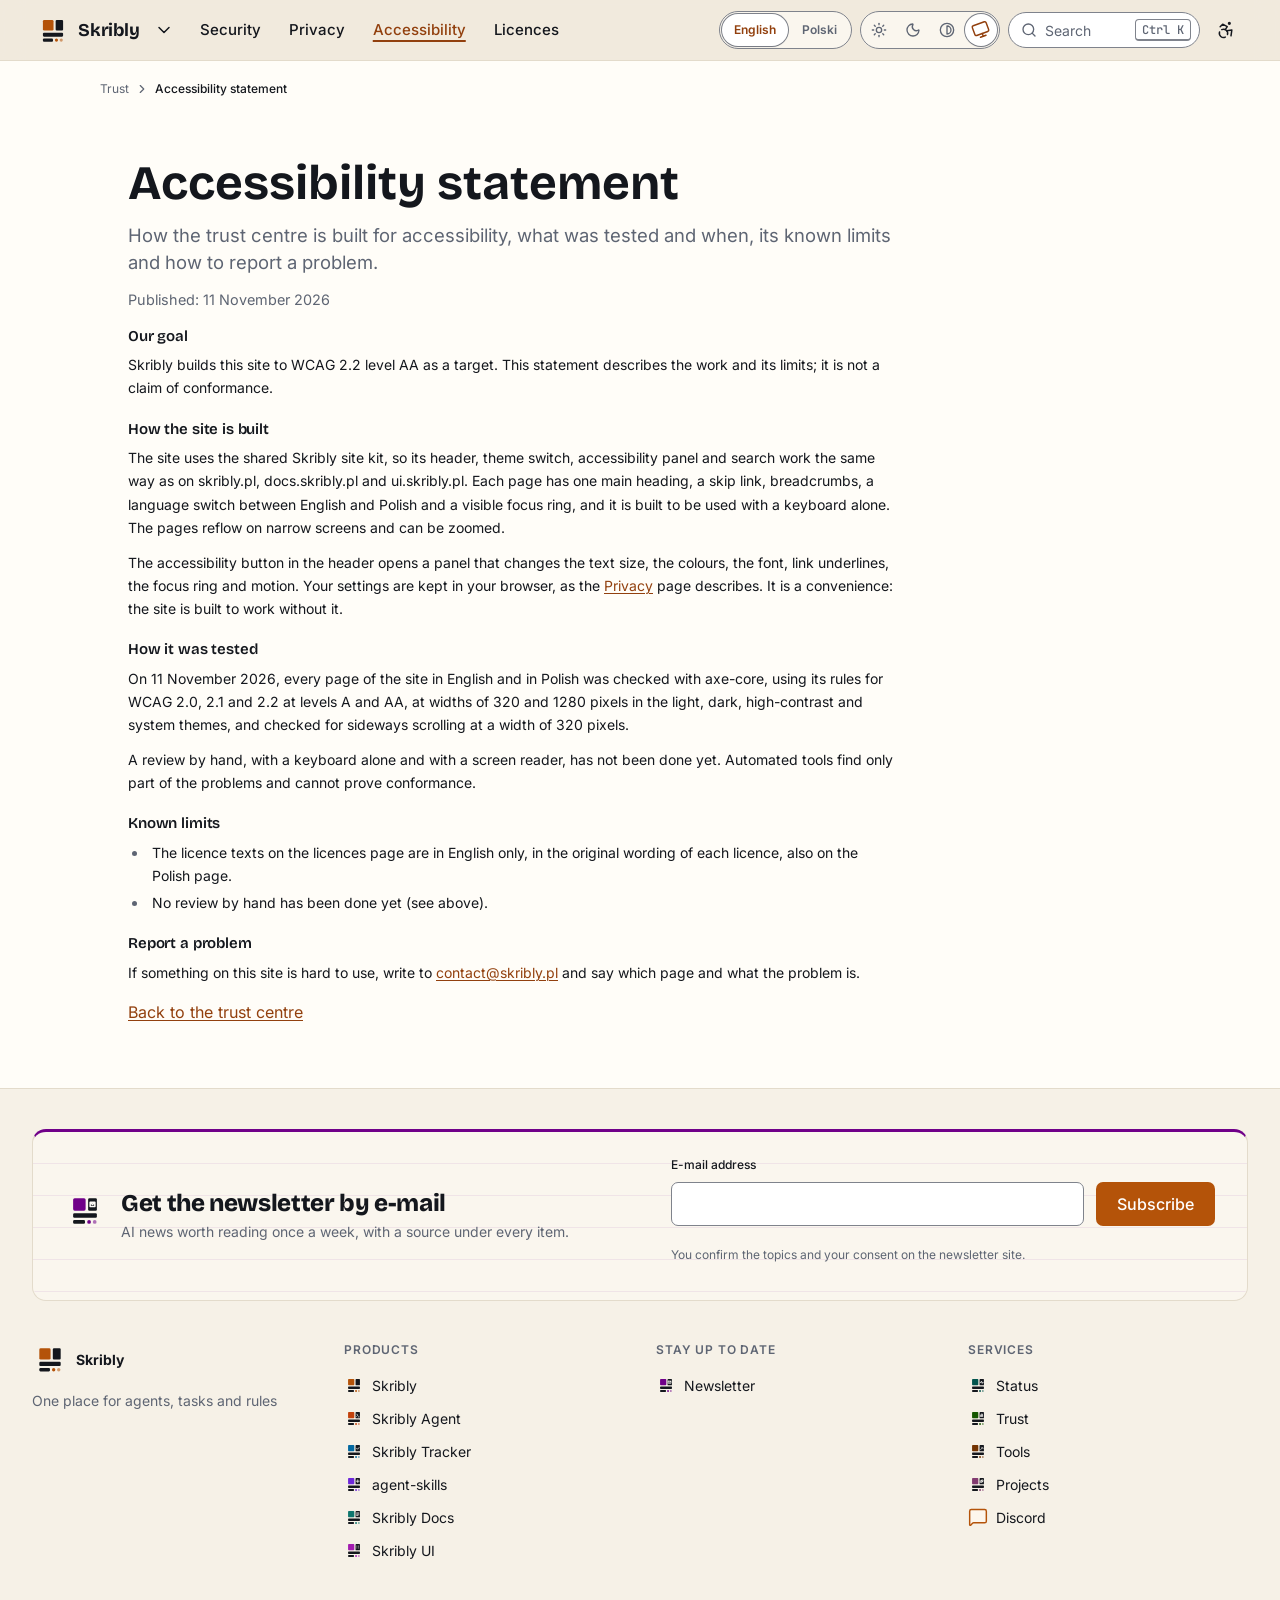
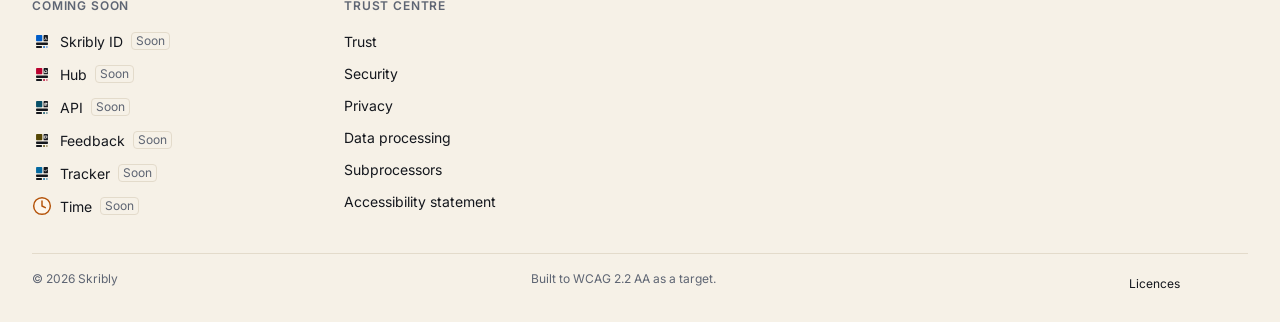
==== accessibility/index.html @ 5bcbd811 "publish: page widths and kit sync" ====
<!DOCTYPE html><html lang="en" dir="ltr"><head><meta charset="utf-8"><meta name="viewport" content="width=device-width, initial-scale=1"><title>Accessibility statement | Skribly</title><meta name="description" content="How the trust centre is built for accessibility, what was tested and when, its known limits and how to report a problem."><link rel="canonical" href="https://trust.skribly.pl/accessibility/"><link rel="alternate" hreflang="en" href="https://trust.skribly.pl/accessibility/"><link rel="alternate" hreflang="pl" href="https://trust.skribly.pl/pl/dostepnosc/"><link rel="alternate" hreflang="x-default" href="https://trust.skribly.pl/accessibility/"><script src="/_astro/prepaint.iife.DfruCCWJ.js"></script><meta name="color-scheme" content="light dark"><meta name="theme-color" media="(prefers-color-scheme: light)" content="#fffdf8"><meta name="theme-color" media="(prefers-color-scheme: dark)" content="#111318"><meta name="referrer" content="strict-origin-when-cross-origin"><link rel="preload" href="/_astro/inter-latin-wght-normal.Dx4kXJAl.woff2" as="font" type="font/woff2" crossorigin><link rel="preload" href="/_astro/bricolage-grotesque-latin-wght-normal.DLoelf7F.woff2" as="font" type="font/woff2" crossorigin><link rel="icon" href="/_astro/skribly.Zs_Yda3L.svg" type="image/svg+xml"><meta property="og:type" content="website"><meta property="og:site_name" content="Skribly"><meta property="og:locale" content="en_GB"><meta property="og:url" content="https://trust.skribly.pl/accessibility/"><meta property="og:title" content="Accessibility statement | Skribly"><meta property="og:description" content="How the trust centre is built for accessibility, what was tested and when, its known limits and how to report a problem."><meta name="twitter:card" content="summary"><meta name="twitter:title" content="Accessibility statement | Skribly"><meta name="twitter:description" content="How the trust centre is built for accessibility, what was tested and when, its known limits and how to report a problem."><script type="application/ld+json">{"@context":"https://schema.org","@graph":[{"@type":"Organization","@id":"https://skribly.pl/#organization","name":"Skribly","url":"https://skribly.pl/","logo":"https://skribly.pl/img/icons/icon-512.png","sameAs":["https://docs.skribly.pl/","https://ui.skribly.pl/"]},{"@type":"WebSite","@id":"https://trust.skribly.pl/#website","name":"Skribly","url":"https://trust.skribly.pl/","inLanguage":"en","description":"How the trust centre is built for accessibility, what was tested and when, its known limits and how to report a problem.","publisher":{"@id":"https://skribly.pl/#organization"}},{"@type":"WebPage","@id":"https://trust.skribly.pl/accessibility/#page","url":"https://trust.skribly.pl/accessibility/","name":"Accessibility statement | Skribly","description":"How the trust centre is built for accessibility, what was tested and when, its known limits and how to report a problem.","inLanguage":"en","isPartOf":{"@id":"https://trust.skribly.pl/#website"},"publisher":{"@id":"https://skribly.pl/#organization"}},{"@type":"BreadcrumbList","itemListElement":[{"@type":"ListItem","position":1,"name":"Trust","item":"https://trust.skribly.pl/"},{"@type":"ListItem","position":2,"name":"Accessibility statement","item":"https://trust.skribly.pl/accessibility/"}]}]}</script><meta http-equiv="Content-Security-Policy" content="default-src 'none'; connect-src 'self'; script-src 'self' 'wasm-unsafe-eval'; style-src 'self'; img-src 'self' data:; font-src 'self'; manifest-src 'self'; media-src 'self'; base-uri 'none'; form-action https://newsletter.skribly.pl; upgrade-insecure-requests"><link rel="stylesheet" href="/_astro/Page.hckXxE3s.css"></head><body class="sk-page"><a class="sk-skip-link" href="#content">Skip to content</a><header class="sk-site-header sk-product--skribly" data-sk-header><div class="sk-container sk-container--wide sk-site-header__bar"><div class="sk-site-header__brand"><a class="sk-site-header__home" href="/" aria-label="Skribly, home page"><svg class="sk-logo sk-logo--skribly" viewBox="0 0 64 64" width="2.125rem" height="2.125rem" focusable="false" aria-hidden="true"><rect x="13" y="13" width="20" height="20" rx="2.5" fill="var(--sk-accent)"/><rect x="37" y="13" width="14" height="20" rx="2" fill="currentColor"/><rect x="13" y="37" width="38" height="7.5" rx="2" fill="currentColor"/><rect x="13" y="48" width="19" height="6" rx="2" fill="currentColor"/><circle cx="38.5" cy="51" r="3" fill="var(--sk-accent)"/><circle cx="47.5" cy="51" r="3" fill="var(--sk-accent)" opacity="0.55"/></svg><span class="sk-site-header__name">Skribly</span></a><details class="sk-dropdown sk-ecosystem"><summary class="sk-icon-button sk-ecosystem__toggle" aria-label="Switch product" title="Switch product"><svg class="sk-icon sk-dropdown__chevron" viewBox="0 0 24 24" focusable="false" data-icon="chevron.down" aria-hidden="true"><path d="m6 9 6 6 6-6"></path></svg></summary><div class="sk-dropdown__panel"><p class="sk-ecosystem__title" id="sk-ecosystem-skribly">Skribly products</p><ul class="sk-ecosystem__list" aria-labelledby="sk-ecosystem-skribly"><li><a class="sk-ecosystem__item sk-product--skribly" href="https://skribly.pl/" aria-current="true"><svg class="sk-logo sk-logo--skribly" viewBox="0 0 64 64" width="2.25rem" height="2.25rem" focusable="false" aria-hidden="true"><rect x="13" y="13" width="20" height="20" rx="2.5" fill="var(--sk-accent)"/><rect x="37" y="13" width="14" height="20" rx="2" fill="currentColor"/><rect x="13" y="37" width="38" height="7.5" rx="2" fill="currentColor"/><rect x="13" y="48" width="19" height="6" rx="2" fill="currentColor"/><circle cx="38.5" cy="51" r="3" fill="var(--sk-accent)"/><circle cx="47.5" cy="51" r="3" fill="var(--sk-accent)" opacity="0.55"/></svg><span><strong>Skribly</strong><span>One place for agents, tasks and rules</span></span><span class="sk-ecosystem__here">You are here</span></a></li><li><a class="sk-ecosystem__item sk-product--agent" href="https://agent.skribly.pl/"><svg class="sk-logo sk-logo--agent" viewBox="0 0 64 64" width="2.25rem" height="2.25rem" focusable="false" aria-hidden="true"><rect x="13" y="13" width="20" height="20" rx="2.5" fill="var(--sk-tool-agent)"/><rect x="37" y="13" width="14" height="20" rx="2" fill="currentColor"/><path d="M40.6 19.4l3.6 3.6-3.6 3.6M45.6 28.4h2.6" fill="none" stroke="var(--sk-bg)" stroke-width="2.4" stroke-linecap="round" stroke-linejoin="round"/><rect x="13" y="37" width="38" height="7.5" rx="2" fill="currentColor"/><rect x="13" y="48" width="19" height="6" rx="2" fill="currentColor"/><circle cx="38.5" cy="51" r="3" fill="var(--sk-tool-agent)"/><circle cx="47.5" cy="51" r="3" fill="var(--sk-tool-agent)" opacity="0.55"/></svg><span><strong>Skribly Agent</strong><span>Where agents work</span></span></a></li><li><a class="sk-ecosystem__item sk-product--tracker" href="https://skribly.pl/apps/skribly-tracker/"><svg class="sk-logo sk-logo--tracker" viewBox="0 0 64 64" width="2.25rem" height="2.25rem" focusable="false" aria-hidden="true"><rect x="13" y="13" width="20" height="20" rx="2.5" fill="var(--sk-tool-tracker)"/><rect x="37" y="13" width="14" height="20" rx="2" fill="currentColor"/><path d="M40.4 23.6l2.8 2.8 4.8-5.4" fill="none" stroke="var(--sk-bg)" stroke-width="2.4" stroke-linecap="round" stroke-linejoin="round"/><rect x="13" y="37" width="38" height="7.5" rx="2" fill="currentColor"/><rect x="13" y="48" width="19" height="6" rx="2" fill="currentColor"/><circle cx="38.5" cy="51" r="3" fill="var(--sk-tool-tracker)"/><circle cx="47.5" cy="51" r="3" fill="var(--sk-tool-tracker)" opacity="0.55"/></svg><span><strong>Skribly Tracker</strong><span>Where tasks begin</span></span></a></li><li><a class="sk-ecosystem__item sk-product--skills" href="https://skribly.pl/apps/agent-skills/"><svg class="sk-logo sk-logo--skills" viewBox="0 0 64 64" width="2.25rem" height="2.25rem" focusable="false" aria-hidden="true"><rect x="13" y="13" width="20" height="20" rx="2.5" fill="var(--sk-tool-skills)"/><rect x="37" y="13" width="14" height="20" rx="2" fill="currentColor"/><path d="M44 18.6v8.8M39.6 23h8.8" fill="none" stroke="var(--sk-bg)" stroke-width="2.4" stroke-linecap="round" stroke-linejoin="round"/><rect x="13" y="37" width="38" height="7.5" rx="2" fill="currentColor"/><rect x="13" y="48" width="19" height="6" rx="2" fill="currentColor"/><circle cx="38.5" cy="51" r="3" fill="var(--sk-tool-skills)"/><circle cx="47.5" cy="51" r="3" fill="var(--sk-tool-skills)" opacity="0.55"/></svg><span><strong>agent-skills</strong><span>Where the rules live</span></span></a></li><li><a class="sk-ecosystem__item sk-product--docs" href="https://docs.skribly.pl/"><svg class="sk-logo sk-logo--docs" viewBox="0 0 64 64" width="2.25rem" height="2.25rem" focusable="false" aria-hidden="true"><rect x="13" y="13" width="20" height="20" rx="2.5" fill="var(--sk-tool-docs)"/><rect x="37" y="13" width="14" height="20" rx="2" fill="currentColor"/><path d="M40.4 19h7.2M40.4 23h7.2M40.4 27h4.4" fill="none" stroke="var(--sk-bg)" stroke-width="2.4" stroke-linecap="round" stroke-linejoin="round"/><rect x="13" y="37" width="38" height="7.5" rx="2" fill="currentColor"/><rect x="13" y="48" width="19" height="6" rx="2" fill="currentColor"/><circle cx="38.5" cy="51" r="3" fill="var(--sk-tool-docs)"/><circle cx="47.5" cy="51" r="3" fill="var(--sk-tool-docs)" opacity="0.55"/></svg><span><strong>Skribly Docs</strong><span>Guides and reference</span></span></a></li><li><a class="sk-ecosystem__item sk-product--ui" href="https://ui.skribly.pl/"><svg class="sk-logo sk-logo--ui" viewBox="0 0 64 64" width="2.25rem" height="2.25rem" focusable="false" aria-hidden="true"><rect x="13" y="13" width="20" height="20" rx="2.5" fill="var(--sk-tool-ui)"/><rect x="37" y="13" width="14" height="20" rx="2" fill="currentColor"/><path d="M41.2 19.6h.01M46.8 19.6h.01M41.2 25.4h.01M46.8 25.4h.01" fill="none" stroke="var(--sk-bg)" stroke-width="2.4" stroke-linecap="round" stroke-linejoin="round"/><rect x="13" y="37" width="38" height="7.5" rx="2" fill="currentColor"/><rect x="13" y="48" width="19" height="6" rx="2" fill="currentColor"/><circle cx="38.5" cy="51" r="3" fill="var(--sk-tool-ui)"/><circle cx="47.5" cy="51" r="3" fill="var(--sk-tool-ui)" opacity="0.55"/></svg><span><strong>Skribly UI</strong><span>Tokens and components</span></span></a></li></ul><p class="sk-ecosystem__title" id="sk-ecosystem-skribly-channels">Stay up to date</p><ul class="sk-ecosystem__list" aria-labelledby="sk-ecosystem-skribly-channels"><li><a class="sk-ecosystem__item sk-product--newsletter" href="https://newsletter.skribly.pl/"><svg class="sk-logo sk-logo--newsletter" viewBox="0 0 64 64" width="2.25rem" height="2.25rem" focusable="false" aria-hidden="true"><rect x="13" y="13" width="20" height="20" rx="2.5" fill="var(--sk-tool-newsletter)"/><rect x="37" y="13" width="14" height="20" rx="2" fill="currentColor"/><path d="M40.2 19.6h7.6v6.8h-7.6zM40.6 20.2l3.4 2.8 3.4-2.8" fill="none" stroke="var(--sk-bg)" stroke-width="2.4" stroke-linecap="round" stroke-linejoin="round"/><rect x="13" y="37" width="38" height="7.5" rx="2" fill="currentColor"/><rect x="13" y="48" width="19" height="6" rx="2" fill="currentColor"/><circle cx="38.5" cy="51" r="3" fill="var(--sk-tool-newsletter)"/><circle cx="47.5" cy="51" r="3" fill="var(--sk-tool-newsletter)" opacity="0.55"/></svg><span><strong>Skribly Newsletter</strong><span>AI news every week, each with its source</span></span></a></li></ul><p class="sk-ecosystem__title" id="sk-ecosystem-skribly-services">Services</p><ul class="sk-ecosystem__list" aria-labelledby="sk-ecosystem-skribly-services"><li><a class="sk-ecosystem__item sk-product--status" href="https://status.skribly.pl/"><svg class="sk-logo sk-logo--status" viewBox="0 0 64 64" width="2.25rem" height="2.25rem" focusable="false" aria-hidden="true"><rect x="13" y="13" width="20" height="20" rx="2.5" fill="var(--sk-tool-status)"/><rect x="37" y="13" width="14" height="20" rx="2" fill="currentColor"/><path d="M39.6 23.6h2.2l1.4-3.6 2.4 6.8 1.4-3.2h1.4" fill="none" stroke="var(--sk-bg)" stroke-width="2.4" stroke-linecap="round" stroke-linejoin="round"/><rect x="13" y="37" width="38" height="7.5" rx="2" fill="currentColor"/><rect x="13" y="48" width="19" height="6" rx="2" fill="currentColor"/><circle cx="38.5" cy="51" r="3" fill="var(--sk-tool-status)"/><circle cx="47.5" cy="51" r="3" fill="var(--sk-tool-status)" opacity="0.55"/></svg><span><strong>Skribly Status</strong><span>Is every service up</span></span></a></li><li><a class="sk-ecosystem__item sk-product--trust" href="https://trust.skribly.pl/"><svg class="sk-logo sk-logo--trust" viewBox="0 0 64 64" width="2.25rem" height="2.25rem" focusable="false" aria-hidden="true"><rect x="13" y="13" width="20" height="20" rx="2.5" fill="var(--sk-tool-trust)"/><rect x="37" y="13" width="14" height="20" rx="2" fill="currentColor"/><path d="M41.8 22.6v-3h4.4v3M40.8 24.2h6.4v2.8h-6.4z" fill="none" stroke="var(--sk-bg)" stroke-width="2.4" stroke-linecap="round" stroke-linejoin="round"/><rect x="13" y="37" width="38" height="7.5" rx="2" fill="currentColor"/><rect x="13" y="48" width="19" height="6" rx="2" fill="currentColor"/><circle cx="38.5" cy="51" r="3" fill="var(--sk-tool-trust)"/><circle cx="47.5" cy="51" r="3" fill="var(--sk-tool-trust)" opacity="0.55"/></svg><span><strong>Skribly Trust</strong><span>Security, privacy and accessibility</span></span></a></li><li><a class="sk-ecosystem__item sk-product--tools" href="https://tools.skribly.pl/"><svg class="sk-logo sk-logo--tools" viewBox="0 0 64 64" width="2.25rem" height="2.25rem" focusable="false" aria-hidden="true"><rect x="13" y="13" width="20" height="20" rx="2.5" fill="var(--sk-tool-tools)"/><rect x="37" y="13" width="14" height="20" rx="2" fill="currentColor"/><path d="M40.8 27.2L46 22M43.8 19.8l4.4 4.4" fill="none" stroke="var(--sk-bg)" stroke-width="2.4" stroke-linecap="round" stroke-linejoin="round"/><rect x="13" y="37" width="38" height="7.5" rx="2" fill="currentColor"/><rect x="13" y="48" width="19" height="6" rx="2" fill="currentColor"/><circle cx="38.5" cy="51" r="3" fill="var(--sk-tool-tools)"/><circle cx="47.5" cy="51" r="3" fill="var(--sk-tool-tools)" opacity="0.55"/></svg><span><strong>Skribly Tools</strong><span>Small tools in the browser</span></span></a></li><li><a class="sk-ecosystem__item sk-product--projects" href="https://projects.skribly.pl/"><svg class="sk-logo sk-logo--projects" viewBox="0 0 64 64" width="2.25rem" height="2.25rem" focusable="false" aria-hidden="true"><rect x="13" y="13" width="20" height="20" rx="2.5" fill="var(--sk-tool-projects)"/><rect x="37" y="13" width="14" height="20" rx="2" fill="currentColor"/><path d="M40.4 21.8h4.8v4.8h-4.8zM43 21.8v-2.6h4.8v4.8h-2.6" fill="none" stroke="var(--sk-bg)" stroke-width="2.4" stroke-linecap="round" stroke-linejoin="round"/><rect x="13" y="37" width="38" height="7.5" rx="2" fill="currentColor"/><rect x="13" y="48" width="19" height="6" rx="2" fill="currentColor"/><circle cx="38.5" cy="51" r="3" fill="var(--sk-tool-projects)"/><circle cx="47.5" cy="51" r="3" fill="var(--sk-tool-projects)" opacity="0.55"/></svg><span><strong>Skribly Projects</strong><span>Every part and how far it is</span></span></a></li><li><a class="sk-ecosystem__item sk-product--discord" href="https://dc.skribly.pl/"><svg class="sk-icon sk-icon--duo sk-ecosystem__icon" viewBox="0 0 24 24" focusable="false" data-icon="content.comment" aria-hidden="true"><g class="sk-icon__fill"><path d="M22 17a2 2 0 0 1-2 2H6.828a2 2 0 0 0-1.414.586l-2.202 2.202A.71.71 0 0 1 2 21.286V5a2 2 0 0 1 2-2h16a2 2 0 0 1 2 2z"></path></g><path d="M22 17a2 2 0 0 1-2 2H6.828a2 2 0 0 0-1.414.586l-2.202 2.202A.71.71 0 0 1 2 21.286V5a2 2 0 0 1 2-2h16a2 2 0 0 1 2 2z"></path></svg><span><strong>Discord</strong><span>Talk with the people who build Skribly</span></span></a></li></ul></div></details></div><div class="sk-site-header__quick"><button class="sk-search-button sk-site-header__wide" type="button" data-sk-search-open data-sk-needs-js aria-haspopup="dialog" aria-controls="sk-search" aria-keyshortcuts="Control+K /"><svg class="sk-icon" viewBox="0 0 24 24" focusable="false" data-icon="action.search" aria-hidden="true"><g class="sk-icon__fill"><circle cx="11" cy="11" r="8"></circle></g><path d="m21 21-4.34-4.34"></path><circle cx="11" cy="11" r="8"></circle></svg><span>Search</span><kbd class="sk-kbd" aria-hidden="true">Ctrl K</kbd></button><button class="sk-icon-button sk-site-header__narrow" type="button" data-sk-search-open data-sk-needs-js aria-label="Search" aria-haspopup="dialog" aria-controls="sk-search" aria-keyshortcuts="Control+K /"><svg class="sk-icon" viewBox="0 0 24 24" focusable="false" data-icon="action.search" aria-hidden="true"><g class="sk-icon__fill"><circle cx="11" cy="11" r="8"></circle></g><path d="m21 21-4.34-4.34"></path><circle cx="11" cy="11" r="8"></circle></svg></button><button class="sk-icon-button" type="button" data-sk-a11y-open data-sk-needs-js aria-controls="sk-a11y-panel" aria-expanded="false" aria-label="Accessibility" title="Open accessibility settings"><svg class="sk-icon" viewBox="0 0 24 24" focusable="false" data-icon="nav.accessibility" aria-hidden="true"><g class="sk-icon__fill"><circle cx="16" cy="4" r="1"></circle></g><circle cx="16" cy="4" r="1"></circle><path d="m18 19 1-7-6 1"></path><path d="m5 8 3-3 5.5 3-2.36 3.5"></path><path d="M4.24 14.5a5 5 0 0 0 6.88 6"></path><path d="M13.76 17.5a5 5 0 0 0-6.88-6"></path></svg></button><button class="sk-icon-button sk-site-header__menu-toggle" type="button" data-sk-menu-toggle data-sk-needs-js aria-expanded="false" aria-controls="sk-site-drawer-skribly" aria-label="Menu" data-open="Menu" data-close="Close menu"><span class="sk-burger" aria-hidden="true"><span></span><span></span><span></span></span></button></div><div class="sk-site-header__drawer" id="sk-site-drawer-skribly"><nav class="sk-site-nav" aria-label="Main navigation"><ul class="sk-site-nav__list"><li><a class="sk-site-nav__link" href="/security/">Security</a></li><li><a class="sk-site-nav__link" href="/privacy/">Privacy</a></li><li><a class="sk-site-nav__link" href="/accessibility/" aria-current="page">Accessibility</a></li><li><a class="sk-site-nav__link" href="/licenses/">Licences</a></li></ul></nav><div class="sk-site-header__tools"><nav class="sk-language-switch" aria-label="Language"><ul><li><span lang="en" aria-current="true">English</span></li><li><a href="/pl/dostepnosc/" lang="pl" hreflang="pl">Polski</a></li></ul></nav><fieldset class="sk-theme-switch" data-sk-theme-switch><legend class="sk-visually-hidden">Theme</legend><label title="Light"><input type="radio" name="sk-theme-gf67l8" value="light"><svg class="sk-icon" viewBox="0 0 24 24" focusable="false" data-icon="theme.light" aria-hidden="true"><g class="sk-icon__fill"><circle cx="12" cy="12" r="4"></circle></g><circle cx="12" cy="12" r="4"></circle><path d="M12 2v2"></path><path d="M12 20v2"></path><path d="m4.93 4.93 1.41 1.41"></path><path d="m17.66 17.66 1.41 1.41"></path><path d="M2 12h2"></path><path d="M20 12h2"></path><path d="m6.34 17.66-1.41 1.41"></path><path d="m19.07 4.93-1.41 1.41"></path></svg><span class="sk-visually-hidden">Light</span></label><label title="Dark"><input type="radio" name="sk-theme-gf67l8" value="dark"><svg class="sk-icon" viewBox="0 0 24 24" focusable="false" data-icon="theme.dark" aria-hidden="true"><g class="sk-icon__fill"><path d="M20.985 12.486a9 9 0 1 1-9.473-9.472c.405-.022.617.46.402.803a6 6 0 0 0 8.268 8.268c.344-.215.825-.004.803.401"></path></g><path d="M20.985 12.486a9 9 0 1 1-9.473-9.472c.405-.022.617.46.402.803a6 6 0 0 0 8.268 8.268c.344-.215.825-.004.803.401"></path></svg><span class="sk-visually-hidden">Dark</span></label><label title="High contrast"><input type="radio" name="sk-theme-gf67l8" value="contrast"><svg class="sk-icon" viewBox="0 0 24 24" focusable="false" data-icon="theme.contrast" aria-hidden="true"><g class="sk-icon__fill"><circle cx="12" cy="12" r="10"></circle><path d="M12 18a6 6 0 0 0 0-12v12z"></path></g><circle cx="12" cy="12" r="10"></circle><path d="M12 18a6 6 0 0 0 0-12v12z"></path></svg><span class="sk-visually-hidden">High contrast</span></label><label title="System"><input type="radio" name="sk-theme-gf67l8" value="system" checked><svg class="sk-icon" viewBox="0 0 24 24" focusable="false" data-icon="theme.system" aria-hidden="true"><g class="sk-icon__fill"><rect rx="2" x="2" y="3" width="20" height="14"></rect></g><rect rx="2" x="2" y="3" width="20" height="14"></rect><line x1="8" y1="21" x2="16" y2="21"></line><line x1="12" y1="17" x2="12" y2="21"></line></svg><span class="sk-visually-hidden">System</span></label></fieldset><script type="module" src="/_astro/ThemeSwitch.astro_astro_type_script_index_0_lang.CFWxGLRv.js"></script></div></div></div></header><script type="module" src="/_astro/SiteHeader.astro_astro_type_script_index_0_lang.C7ESqmu-.js"></script><main class="sk-page__main sk-page__main--default" id="content" tabindex="-1" data-pagefind-body><nav class="sk-breadcrumbs" aria-label="Breadcrumb" data-pagefind-ignore><ol><li><a href="/">Trust</a></li><li><span aria-current="page">Accessibility statement</span></li></ol></nav><div class="site-main" data-pagefind-body><article class="sk-container page-measure page-section"><header class="entry-head"><h1>Accessibility statement</h1><p class="page-lead">How the trust centre is built for accessibility, what was tested and when, its known limits and how to report a problem.</p><p class="entry-dates">Published: <time datetime="2026-11-11T00:00:00.000Z">11 November 2026</time></p></header><div class="sk-prose entry-body"><h2>Our goal</h2>
<p>Skribly builds this site to WCAG 2.2 level AA as a target. This statement describes the work and its limits; it is not a claim of conformance.</p>
<h2>How the site is built</h2>
<p>The site uses the shared Skribly site kit, so its header, theme switch, accessibility panel and search work the same way as on skribly.pl, docs.skribly.pl and ui.skribly.pl. Each page has one main heading, a skip link, breadcrumbs, a language switch between English and Polish and a visible focus ring, and it is built to be used with a keyboard alone. The pages reflow on narrow screens and can be zoomed.</p>
<p>The accessibility button in the header opens a panel that changes the text size, the colours, the font, link underlines, the focus ring and motion. Your settings are kept in your browser, as the <a href="/privacy/">Privacy</a> page describes. It is a convenience: the site is built to work without it.</p>
<h2>How it was tested</h2>
<p>On 11 November 2026, every page of the site in English and in Polish was checked with axe-core, using its rules for WCAG 2.0, 2.1 and 2.2 at levels A and AA, at widths of 320 and 1280 pixels in the light, dark, high-contrast and system themes, and checked for sideways scrolling at a width of 320 pixels.</p>
<p>A review by hand, with a keyboard alone and with a screen reader, has not been done yet. Automated tools find only part of the problems and cannot prove conformance.</p>
<h2>Known limits</h2>
<ul>
<li>The licence texts on the licences page are in English only, in the original wording of each licence, also on the Polish page.</li>
<li>No review by hand has been done yet (see above).</li>
</ul>
<h2>Report a problem</h2>
<p>If something on this site is hard to use, write to <a href="mailto:contact@skribly.pl">contact@skribly.pl</a> and say which page and what the problem is.</p></div><p><a class="sk-link" href="/">Back to the trust centre</a></p></article></div></main><footer class="sk-site-footer sk-product--skribly"><div class="sk-container sk-container--wide"><section aria-labelledby="sk-footer-newsletter-title" class="sk-band sk-band--sunken sk-pattern sk-pattern--ruled sk-product--newsletter sk-newsletter-signup sk-newsletter-signup--footer"><div class="sk-newsletter-signup__text"><svg class="sk-logo sk-logo--newsletter" viewBox="0 0 64 64" width="2.5rem" height="2.5rem" focusable="false" aria-hidden="true"><rect x="13" y="13" width="20" height="20" rx="2.5" fill="var(--sk-tool-newsletter)"/><rect x="37" y="13" width="14" height="20" rx="2" fill="currentColor"/><path d="M40.2 19.6h7.6v6.8h-7.6zM40.6 20.2l3.4 2.8 3.4-2.8" fill="none" stroke="var(--sk-bg)" stroke-width="2.4" stroke-linecap="round" stroke-linejoin="round"/><rect x="13" y="37" width="38" height="7.5" rx="2" fill="currentColor"/><rect x="13" y="48" width="19" height="6" rx="2" fill="currentColor"/><circle cx="38.5" cy="51" r="3" fill="var(--sk-tool-newsletter)"/><circle cx="47.5" cy="51" r="3" fill="var(--sk-tool-newsletter)" opacity="0.55"/></svg><h2 class="sk-newsletter-signup__title" id="sk-footer-newsletter-title">Get the newsletter by e-mail</h2><p class="sk-newsletter-signup__lead">AI news worth reading once a week, with a source under every item.</p></div><form class="sk-newsletter-signup__form" method="get" action="https://newsletter.skribly.pl/#signup" aria-labelledby="sk-footer-newsletter-title"><label class="sk-label" for="sk-footer-newsletter-email">E-mail address</label><div class="sk-newsletter-signup__row"><input class="sk-input sk-newsletter-signup__input" type="email" id="sk-footer-newsletter-email" name="email" autocomplete="email" inputmode="email" spellcheck="false" maxlength="254" required aria-describedby="sk-footer-newsletter-hint"><button class="sk-button" type="submit">Subscribe</button></div><p class="sk-hint" id="sk-footer-newsletter-hint">You confirm the topics and your consent on the newsletter site.</p></form></section><div class="sk-site-footer__grid"><div class="sk-site-footer__brand"><a href="https://skribly.pl/" aria-label="Skribly, home page"><svg class="sk-logo sk-logo--skribly" viewBox="0 0 64 64" width="2.25rem" height="2.25rem" focusable="false" aria-hidden="true"><rect x="13" y="13" width="20" height="20" rx="2.5" fill="var(--sk-accent)"/><rect x="37" y="13" width="14" height="20" rx="2" fill="currentColor"/><rect x="13" y="37" width="38" height="7.5" rx="2" fill="currentColor"/><rect x="13" y="48" width="19" height="6" rx="2" fill="currentColor"/><circle cx="38.5" cy="51" r="3" fill="var(--sk-accent)"/><circle cx="47.5" cy="51" r="3" fill="var(--sk-accent)" opacity="0.55"/></svg><strong>Skribly</strong></a><p>One place for agents, tasks and rules</p></div><nav aria-labelledby="sk-footer-products-skribly"><h2 id="sk-footer-products-skribly">Products</h2><ul><li><a href="https://skribly.pl/" aria-current="true"><svg class="sk-logo sk-logo--skribly" viewBox="0 0 64 64" width="1.25rem" height="1.25rem" focusable="false" aria-hidden="true"><rect x="13" y="13" width="20" height="20" rx="2.5" fill="var(--sk-accent)"/><rect x="37" y="13" width="14" height="20" rx="2" fill="currentColor"/><rect x="13" y="37" width="38" height="7.5" rx="2" fill="currentColor"/><rect x="13" y="48" width="19" height="6" rx="2" fill="currentColor"/><circle cx="38.5" cy="51" r="3" fill="var(--sk-accent)"/><circle cx="47.5" cy="51" r="3" fill="var(--sk-accent)" opacity="0.55"/></svg>Skribly</a></li><li><a href="https://agent.skribly.pl/"><svg class="sk-logo sk-logo--agent" viewBox="0 0 64 64" width="1.25rem" height="1.25rem" focusable="false" aria-hidden="true"><rect x="13" y="13" width="20" height="20" rx="2.5" fill="var(--sk-tool-agent)"/><rect x="37" y="13" width="14" height="20" rx="2" fill="currentColor"/><path d="M40.6 19.4l3.6 3.6-3.6 3.6M45.6 28.4h2.6" fill="none" stroke="var(--sk-bg)" stroke-width="2.4" stroke-linecap="round" stroke-linejoin="round"/><rect x="13" y="37" width="38" height="7.5" rx="2" fill="currentColor"/><rect x="13" y="48" width="19" height="6" rx="2" fill="currentColor"/><circle cx="38.5" cy="51" r="3" fill="var(--sk-tool-agent)"/><circle cx="47.5" cy="51" r="3" fill="var(--sk-tool-agent)" opacity="0.55"/></svg>Skribly Agent</a></li><li><a href="https://skribly.pl/apps/skribly-tracker/"><svg class="sk-logo sk-logo--tracker" viewBox="0 0 64 64" width="1.25rem" height="1.25rem" focusable="false" aria-hidden="true"><rect x="13" y="13" width="20" height="20" rx="2.5" fill="var(--sk-tool-tracker)"/><rect x="37" y="13" width="14" height="20" rx="2" fill="currentColor"/><path d="M40.4 23.6l2.8 2.8 4.8-5.4" fill="none" stroke="var(--sk-bg)" stroke-width="2.4" stroke-linecap="round" stroke-linejoin="round"/><rect x="13" y="37" width="38" height="7.5" rx="2" fill="currentColor"/><rect x="13" y="48" width="19" height="6" rx="2" fill="currentColor"/><circle cx="38.5" cy="51" r="3" fill="var(--sk-tool-tracker)"/><circle cx="47.5" cy="51" r="3" fill="var(--sk-tool-tracker)" opacity="0.55"/></svg>Skribly Tracker</a></li><li><a href="https://skribly.pl/apps/agent-skills/"><svg class="sk-logo sk-logo--skills" viewBox="0 0 64 64" width="1.25rem" height="1.25rem" focusable="false" aria-hidden="true"><rect x="13" y="13" width="20" height="20" rx="2.5" fill="var(--sk-tool-skills)"/><rect x="37" y="13" width="14" height="20" rx="2" fill="currentColor"/><path d="M44 18.6v8.8M39.6 23h8.8" fill="none" stroke="var(--sk-bg)" stroke-width="2.4" stroke-linecap="round" stroke-linejoin="round"/><rect x="13" y="37" width="38" height="7.5" rx="2" fill="currentColor"/><rect x="13" y="48" width="19" height="6" rx="2" fill="currentColor"/><circle cx="38.5" cy="51" r="3" fill="var(--sk-tool-skills)"/><circle cx="47.5" cy="51" r="3" fill="var(--sk-tool-skills)" opacity="0.55"/></svg>agent-skills</a></li><li><a href="https://docs.skribly.pl/"><svg class="sk-logo sk-logo--docs" viewBox="0 0 64 64" width="1.25rem" height="1.25rem" focusable="false" aria-hidden="true"><rect x="13" y="13" width="20" height="20" rx="2.5" fill="var(--sk-tool-docs)"/><rect x="37" y="13" width="14" height="20" rx="2" fill="currentColor"/><path d="M40.4 19h7.2M40.4 23h7.2M40.4 27h4.4" fill="none" stroke="var(--sk-bg)" stroke-width="2.4" stroke-linecap="round" stroke-linejoin="round"/><rect x="13" y="37" width="38" height="7.5" rx="2" fill="currentColor"/><rect x="13" y="48" width="19" height="6" rx="2" fill="currentColor"/><circle cx="38.5" cy="51" r="3" fill="var(--sk-tool-docs)"/><circle cx="47.5" cy="51" r="3" fill="var(--sk-tool-docs)" opacity="0.55"/></svg>Skribly Docs</a></li><li><a href="https://ui.skribly.pl/"><svg class="sk-logo sk-logo--ui" viewBox="0 0 64 64" width="1.25rem" height="1.25rem" focusable="false" aria-hidden="true"><rect x="13" y="13" width="20" height="20" rx="2.5" fill="var(--sk-tool-ui)"/><rect x="37" y="13" width="14" height="20" rx="2" fill="currentColor"/><path d="M41.2 19.6h.01M46.8 19.6h.01M41.2 25.4h.01M46.8 25.4h.01" fill="none" stroke="var(--sk-bg)" stroke-width="2.4" stroke-linecap="round" stroke-linejoin="round"/><rect x="13" y="37" width="38" height="7.5" rx="2" fill="currentColor"/><rect x="13" y="48" width="19" height="6" rx="2" fill="currentColor"/><circle cx="38.5" cy="51" r="3" fill="var(--sk-tool-ui)"/><circle cx="47.5" cy="51" r="3" fill="var(--sk-tool-ui)" opacity="0.55"/></svg>Skribly UI</a></li></ul></nav><nav aria-labelledby="sk-footer-channels-skribly"><h2 id="sk-footer-channels-skribly">Stay up to date</h2><ul><li><a href="https://newsletter.skribly.pl/"><svg class="sk-logo sk-logo--newsletter" viewBox="0 0 64 64" width="1.25rem" height="1.25rem" focusable="false" aria-hidden="true"><rect x="13" y="13" width="20" height="20" rx="2.5" fill="var(--sk-tool-newsletter)"/><rect x="37" y="13" width="14" height="20" rx="2" fill="currentColor"/><path d="M40.2 19.6h7.6v6.8h-7.6zM40.6 20.2l3.4 2.8 3.4-2.8" fill="none" stroke="var(--sk-bg)" stroke-width="2.4" stroke-linecap="round" stroke-linejoin="round"/><rect x="13" y="37" width="38" height="7.5" rx="2" fill="currentColor"/><rect x="13" y="48" width="19" height="6" rx="2" fill="currentColor"/><circle cx="38.5" cy="51" r="3" fill="var(--sk-tool-newsletter)"/><circle cx="47.5" cy="51" r="3" fill="var(--sk-tool-newsletter)" opacity="0.55"/></svg>Newsletter</a></li></ul></nav><nav aria-labelledby="sk-footer-services-skribly"><h2 id="sk-footer-services-skribly">Services</h2><ul><li><a href="https://status.skribly.pl/"><svg class="sk-logo sk-logo--status" viewBox="0 0 64 64" width="1.25rem" height="1.25rem" focusable="false" aria-hidden="true"><rect x="13" y="13" width="20" height="20" rx="2.5" fill="var(--sk-tool-status)"/><rect x="37" y="13" width="14" height="20" rx="2" fill="currentColor"/><path d="M39.6 23.6h2.2l1.4-3.6 2.4 6.8 1.4-3.2h1.4" fill="none" stroke="var(--sk-bg)" stroke-width="2.4" stroke-linecap="round" stroke-linejoin="round"/><rect x="13" y="37" width="38" height="7.5" rx="2" fill="currentColor"/><rect x="13" y="48" width="19" height="6" rx="2" fill="currentColor"/><circle cx="38.5" cy="51" r="3" fill="var(--sk-tool-status)"/><circle cx="47.5" cy="51" r="3" fill="var(--sk-tool-status)" opacity="0.55"/></svg>Status</a></li><li><a href="https://trust.skribly.pl/"><svg class="sk-logo sk-logo--trust" viewBox="0 0 64 64" width="1.25rem" height="1.25rem" focusable="false" aria-hidden="true"><rect x="13" y="13" width="20" height="20" rx="2.5" fill="var(--sk-tool-trust)"/><rect x="37" y="13" width="14" height="20" rx="2" fill="currentColor"/><path d="M41.8 22.6v-3h4.4v3M40.8 24.2h6.4v2.8h-6.4z" fill="none" stroke="var(--sk-bg)" stroke-width="2.4" stroke-linecap="round" stroke-linejoin="round"/><rect x="13" y="37" width="38" height="7.5" rx="2" fill="currentColor"/><rect x="13" y="48" width="19" height="6" rx="2" fill="currentColor"/><circle cx="38.5" cy="51" r="3" fill="var(--sk-tool-trust)"/><circle cx="47.5" cy="51" r="3" fill="var(--sk-tool-trust)" opacity="0.55"/></svg>Trust</a></li><li><a href="https://tools.skribly.pl/"><svg class="sk-logo sk-logo--tools" viewBox="0 0 64 64" width="1.25rem" height="1.25rem" focusable="false" aria-hidden="true"><rect x="13" y="13" width="20" height="20" rx="2.5" fill="var(--sk-tool-tools)"/><rect x="37" y="13" width="14" height="20" rx="2" fill="currentColor"/><path d="M40.8 27.2L46 22M43.8 19.8l4.4 4.4" fill="none" stroke="var(--sk-bg)" stroke-width="2.4" stroke-linecap="round" stroke-linejoin="round"/><rect x="13" y="37" width="38" height="7.5" rx="2" fill="currentColor"/><rect x="13" y="48" width="19" height="6" rx="2" fill="currentColor"/><circle cx="38.5" cy="51" r="3" fill="var(--sk-tool-tools)"/><circle cx="47.5" cy="51" r="3" fill="var(--sk-tool-tools)" opacity="0.55"/></svg>Tools</a></li><li><a href="https://projects.skribly.pl/"><svg class="sk-logo sk-logo--projects" viewBox="0 0 64 64" width="1.25rem" height="1.25rem" focusable="false" aria-hidden="true"><rect x="13" y="13" width="20" height="20" rx="2.5" fill="var(--sk-tool-projects)"/><rect x="37" y="13" width="14" height="20" rx="2" fill="currentColor"/><path d="M40.4 21.8h4.8v4.8h-4.8zM43 21.8v-2.6h4.8v4.8h-2.6" fill="none" stroke="var(--sk-bg)" stroke-width="2.4" stroke-linecap="round" stroke-linejoin="round"/><rect x="13" y="37" width="38" height="7.5" rx="2" fill="currentColor"/><rect x="13" y="48" width="19" height="6" rx="2" fill="currentColor"/><circle cx="38.5" cy="51" r="3" fill="var(--sk-tool-projects)"/><circle cx="47.5" cy="51" r="3" fill="var(--sk-tool-projects)" opacity="0.55"/></svg>Projects</a></li><li><a href="https://dc.skribly.pl/"><svg class="sk-icon sk-icon--duo sk-site-footer__icon" viewBox="0 0 24 24" focusable="false" data-icon="content.comment" aria-hidden="true"><g class="sk-icon__fill"><path d="M22 17a2 2 0 0 1-2 2H6.828a2 2 0 0 0-1.414.586l-2.202 2.202A.71.71 0 0 1 2 21.286V5a2 2 0 0 1 2-2h16a2 2 0 0 1 2 2z"></path></g><path d="M22 17a2 2 0 0 1-2 2H6.828a2 2 0 0 0-1.414.586l-2.202 2.202A.71.71 0 0 1 2 21.286V5a2 2 0 0 1 2-2h16a2 2 0 0 1 2 2z"></path></svg>Discord</a></li></ul></nav><nav aria-labelledby="sk-footer-soon-skribly"><h2 id="sk-footer-soon-skribly">Coming soon</h2><ul><li><a href="https://id.skribly.pl/"><svg class="sk-logo sk-logo--id" viewBox="0 0 64 64" width="1.25rem" height="1.25rem" focusable="false" aria-hidden="true"><rect x="13" y="13" width="20" height="20" rx="2.5" fill="var(--sk-tool-id)"/><rect x="37" y="13" width="14" height="20" rx="2" fill="currentColor"/><path d="M44 20.2h.01M40.8 27.2l1.4-2.6h3.6l1.4 2.6" fill="none" stroke="var(--sk-bg)" stroke-width="2.4" stroke-linecap="round" stroke-linejoin="round"/><rect x="13" y="37" width="38" height="7.5" rx="2" fill="currentColor"/><rect x="13" y="48" width="19" height="6" rx="2" fill="currentColor"/><circle cx="38.5" cy="51" r="3" fill="var(--sk-tool-id)"/><circle cx="47.5" cy="51" r="3" fill="var(--sk-tool-id)" opacity="0.55"/></svg>Skribly ID <span class="sk-site-footer__soon">Soon</span></a></li><li><a href="https://hub.skribly.pl/"><svg class="sk-logo sk-logo--hub" viewBox="0 0 64 64" width="1.25rem" height="1.25rem" focusable="false" aria-hidden="true"><rect x="13" y="13" width="20" height="20" rx="2.5" fill="var(--sk-tool-hub)"/><rect x="37" y="13" width="14" height="20" rx="2" fill="currentColor"/><path d="M40.4 22.6l3.6-3.6 3.6 3.6v4.8h-7.2z" fill="none" stroke="var(--sk-bg)" stroke-width="2.4" stroke-linecap="round" stroke-linejoin="round"/><rect x="13" y="37" width="38" height="7.5" rx="2" fill="currentColor"/><rect x="13" y="48" width="19" height="6" rx="2" fill="currentColor"/><circle cx="38.5" cy="51" r="3" fill="var(--sk-tool-hub)"/><circle cx="47.5" cy="51" r="3" fill="var(--sk-tool-hub)" opacity="0.55"/></svg>Hub <span class="sk-site-footer__soon">Soon</span></a></li><li><a href="https://api.skribly.pl/"><svg class="sk-logo sk-logo--api" viewBox="0 0 64 64" width="1.25rem" height="1.25rem" focusable="false" aria-hidden="true"><rect x="13" y="13" width="20" height="20" rx="2.5" fill="var(--sk-tool-api)"/><rect x="37" y="13" width="14" height="20" rx="2" fill="currentColor"/><path d="M40.4 20.6h7.2M45.6 18.6l2 2-2 2M47.6 25.4h-7.2M42.4 23.4l-2 2 2 2" fill="none" stroke="var(--sk-bg)" stroke-width="2.4" stroke-linecap="round" stroke-linejoin="round"/><rect x="13" y="37" width="38" height="7.5" rx="2" fill="currentColor"/><rect x="13" y="48" width="19" height="6" rx="2" fill="currentColor"/><circle cx="38.5" cy="51" r="3" fill="var(--sk-tool-api)"/><circle cx="47.5" cy="51" r="3" fill="var(--sk-tool-api)" opacity="0.55"/></svg>API <span class="sk-site-footer__soon">Soon</span></a></li><li><a href="https://feedback.skribly.pl/"><svg class="sk-logo sk-logo--feedback" viewBox="0 0 64 64" width="1.25rem" height="1.25rem" focusable="false" aria-hidden="true"><rect x="13" y="13" width="20" height="20" rx="2.5" fill="var(--sk-tool-feedback)"/><rect x="37" y="13" width="14" height="20" rx="2" fill="currentColor"/><path d="M40.4 19.2h7.2v5.6h-3.2l-2.6 2.6v-2.6h-1.4z" fill="none" stroke="var(--sk-bg)" stroke-width="2.4" stroke-linecap="round" stroke-linejoin="round"/><rect x="13" y="37" width="38" height="7.5" rx="2" fill="currentColor"/><rect x="13" y="48" width="19" height="6" rx="2" fill="currentColor"/><circle cx="38.5" cy="51" r="3" fill="var(--sk-tool-feedback)"/><circle cx="47.5" cy="51" r="3" fill="var(--sk-tool-feedback)" opacity="0.55"/></svg>Feedback <span class="sk-site-footer__soon">Soon</span></a></li><li><a href="https://tracker.skribly.pl/"><svg class="sk-logo sk-logo--tracker" viewBox="0 0 64 64" width="1.25rem" height="1.25rem" focusable="false" aria-hidden="true"><rect x="13" y="13" width="20" height="20" rx="2.5" fill="var(--sk-tool-tracker)"/><rect x="37" y="13" width="14" height="20" rx="2" fill="currentColor"/><path d="M40.4 23.6l2.8 2.8 4.8-5.4" fill="none" stroke="var(--sk-bg)" stroke-width="2.4" stroke-linecap="round" stroke-linejoin="round"/><rect x="13" y="37" width="38" height="7.5" rx="2" fill="currentColor"/><rect x="13" y="48" width="19" height="6" rx="2" fill="currentColor"/><circle cx="38.5" cy="51" r="3" fill="var(--sk-tool-tracker)"/><circle cx="47.5" cy="51" r="3" fill="var(--sk-tool-tracker)" opacity="0.55"/></svg>Tracker <span class="sk-site-footer__soon">Soon</span></a></li><li><a href="https://time.skribly.pl/"><svg class="sk-icon sk-icon--duo sk-site-footer__icon" viewBox="0 0 24 24" focusable="false" data-icon="time.clock" aria-hidden="true"><g class="sk-icon__fill"><circle cx="12" cy="12" r="10"></circle></g><circle cx="12" cy="12" r="10"></circle><path d="M12 6v6l4 2"></path></svg>Time <span class="sk-site-footer__soon">Soon</span></a></li></ul></nav><nav aria-labelledby="sk-footer-skribly-0"><h2 id="sk-footer-skribly-0">Trust centre</h2><ul><li><a href="/">Trust</a></li><li><a href="/security/">Security</a></li><li><a href="/privacy/">Privacy</a></li><li><a href="/data-processing/">Data processing</a></li><li><a href="/subprocessors/">Subprocessors</a></li><li><a href="/accessibility/">Accessibility statement</a></li></ul></nav></div><div class="sk-site-footer__bottom"><p>© 2026 Skribly</p><p>Built to WCAG 2.2 AA as a target.</p><p><a href="/licenses/">Licences</a></p></div></div></footer><section class="sk-a11y" id="sk-a11y-panel" aria-labelledby="sk-a11y-title" hidden data-sk-a11y-panel><div class="sk-a11y__head"><h2 class="sk-a11y__title" id="sk-a11y-title" tabindex="-1" data-sk-a11y-title>Accessibility</h2><button class="sk-icon-button" type="button" data-sk-a11y-close aria-label="Close accessibility settings"><svg class="sk-icon" viewBox="0 0 24 24" focusable="false" data-icon="action.close" aria-hidden="true"><path d="M18 6 6 18"></path><path d="m6 6 12 12"></path></svg></button></div><p class="sk-a11y__note">These settings stay on this device and apply on every Skribly site.</p><p class="sk-a11y__label" id="sk-a11y-size-label">Text size</p><div class="sk-a11y__size" role="group" aria-labelledby="sk-a11y-size-label"><button class="sk-a11y__step" type="button" data-sk-a11y-step="-1" aria-label="Smaller text">A−</button><output class="sk-a11y__value" data-sk-a11y-size aria-live="polite">100%</output><button class="sk-a11y__step" type="button" data-sk-a11y-step="1" aria-label="Larger text">A+</button></div><p class="sk-a11y__label" id="sk-a11y-display">Display</p><div class="sk-a11y__grid" role="group" aria-labelledby="sk-a11y-display"><button class="sk-a11y__option" type="button" data-sk-a11y-option="grayscale" aria-pressed="false">Grayscale</button><button class="sk-a11y__option" type="button" data-sk-a11y-option="contrast" aria-pressed="false">High contrast</button><button class="sk-a11y__option" type="button" data-sk-a11y-option="invert" aria-pressed="false">Inverted colours</button><button class="sk-a11y__option" type="button" data-sk-a11y-option="light" aria-pressed="false">Light background</button></div><p class="sk-a11y__label" id="sk-a11y-reading">Reading</p><div class="sk-a11y__grid" role="group" aria-labelledby="sk-a11y-reading"><button class="sk-a11y__option" type="button" data-sk-a11y-option="links" aria-pressed="false">Underline links</button><button class="sk-a11y__option" type="button" data-sk-a11y-option="font" aria-pressed="false">Readable font</button><button class="sk-a11y__option" type="button" data-sk-a11y-option="motion" aria-pressed="false">Stop animations</button><button class="sk-a11y__option" type="button" data-sk-a11y-option="focus" aria-pressed="false">Strong focus</button></div><button class="sk-a11y__reset" type="button" data-sk-a11y-reset>Reset all settings</button></section><script type="module" src="/_astro/AccessibilityPanel.astro_astro_type_script_index_0_lang.DPpuBYC_.js"></script><button class="sk-icon-button sk-back-to-top" type="button" data-sk-back-to-top data-sk-needs-js aria-label="Back to top" title="Back to top"><svg class="sk-icon" viewBox="0 0 24 24" focusable="false" data-icon="arrow.up" aria-hidden="true"><path d="m5 12 7-7 7 7"></path><path d="M12 19V5"></path></svg></button><script type="module" src="/_astro/BackToTop.astro_astro_type_script_index_0_lang.RMRvh-Dh.js"></script><script type="module" src="/_astro/SwipeRows.astro_astro_type_script_index_0_lang.BkJYorMU.js"></script><script type="module" src="/_astro/TableScroll.astro_astro_type_script_index_0_lang.Cq6gMylq.js"></script><script type="module" src="/_astro/Lightbox.astro_astro_type_script_index_0_lang.BR4-BFJL.js"></script><dialog class="sk-search" id="sk-search" aria-labelledby="sk-search-title" data-sk-search data-pagefind="/pagefind/pagefind.js" data-search-loading="Searching…" data-search-empty="Nothing found. Try another word." data-search-offline="Search works on the published site, after the build has made its index." data-search-one="result" data-search-few="results" data-search-many="results"><h2 class="sk-visually-hidden" id="sk-search-title">Search this site</h2><div class="sk-search__head"><svg class="sk-icon" viewBox="0 0 24 24" focusable="false" data-icon="action.search" aria-hidden="true"><g class="sk-icon__fill"><circle cx="11" cy="11" r="8"></circle></g><path d="m21 21-4.34-4.34"></path><circle cx="11" cy="11" r="8"></circle></svg><input class="sk-search__input" type="search" data-sk-search-input aria-label="Search this site" aria-describedby="sk-search-hint" placeholder="Search pages and sections" autocomplete="off" spellcheck="false" enterkeyhint="search"><button class="sk-icon-button" type="button" data-sk-search-close aria-label="Close"><svg class="sk-icon" viewBox="0 0 24 24" focusable="false" data-icon="action.close" aria-hidden="true"><path d="M18 6 6 18"></path><path d="m6 6 12 12"></path></svg></button></div><div class="sk-search__body"><p class="sk-search__status" role="status" data-sk-search-status></p><ul class="sk-search__list" aria-label="Search results" data-sk-search-results></ul></div><p class="sk-search__foot" id="sk-search-hint">Arrows move through the results, Enter opens one, Esc closes. <kbd class="sk-kbd">Ctrl K</kbd> <kbd class="sk-kbd">/</kbd></p></dialog><script type="module" src="/_astro/SearchDialog.astro_astro_type_script_index_0_lang.DG58a4iB.js"></script></body></html>
---- _astro/Page.hckXxE3s.css ----
@layer theme{:root{--sk-font-sans:"Inter", ui-sans-serif, system-ui, -apple-system, "Segoe UI", Roboto, "Helvetica Neue", Arial, sans-serif;--sk-font-mono:"JetBrains Mono", "SF Mono", ui-monospace, Menlo, Consolas, "Liberation Mono", monospace;--sk-font-display:"Bricolage Grotesque", "Inter", "Arial Narrow", Arial, sans-serif;--sk-text-label:.75rem;--sk-text-caption:.75rem;--sk-text-body:.875rem;--sk-text-title:.9375rem;--sk-text-heading:1.25rem;--sk-text-page:1.5rem;--sk-text-display:1.75rem;--sk-leading-tight:1.25;--sk-leading-body:1.5;--sk-leading-prose:1.65;--sk-tracking-tight:-.01em;--sk-tracking-label:.07em;--sk-space-1:.25rem;--sk-space-2:.5rem;--sk-space-3:.75rem;--sk-space-4:1rem;--sk-space-5:1.25rem;--sk-space-6:1.5rem;--sk-space-8:2rem;--sk-space-10:2.5rem;--sk-space-12:3rem;--sk-control-sm:2rem;--sk-control-md:2.25rem;--sk-control-lg:2.75rem;--sk-radius-sm:.25rem;--sk-radius-md:.4375rem;--sk-radius-lg:.625rem;--sk-radius-xl:.875rem;--sk-radius-full:999px;--sk-duration-fast:.12s;--sk-duration-hover:.18s;--sk-duration-base:.16s;--sk-duration-slow:.25s;--sk-ease-out:cubic-bezier(.22, 1, .36, 1);--sk-ease-in-out:cubic-bezier(.65, 0, .35, 1);--sk-focus-width:2px;--sk-focus-offset:2px;--sk-z-sticky:10;--sk-z-sidebar:40;--sk-z-modal:100;--sk-z-toast:200;--sk-z-tour:300}[data-density=compact]{--sk-control-sm:1.625rem;--sk-control-md:1.875rem;--sk-text-body:.8125rem}:root,[data-theme=light]{--sk-bg:#fffdf8;--sk-surface:#fff;--sk-sunken:#faf6ee;--sk-side:#f6f1e7;--sk-bar:#efe8da;--sk-input:#fff;--sk-hover:#f1eadb;--sk-selected:#f3e2c7;--sk-fg:#14171d;--sk-muted:#5e6573;--sk-border:#e3dbcb;--sk-border-strong:#7f838c;--sk-accent:#b45309;--sk-accent-strong:#92400e;--sk-accent-fg:#fff;--sk-accent-text:#92400e;--sk-accent-soft:#fdf6ec;--sk-accent-ring:#b4530938;--sk-danger:#b42318;--sk-danger-fg:#fff;--sk-danger-soft:#fdecea;--sk-warn:#a84207;--sk-warn-fg:#fff;--sk-warn-soft:#fef3e6;--sk-ok:#067647;--sk-ok-fg:#fff;--sk-ok-soft:#e6f4ed;--sk-info:#1d4ed8;--sk-info-fg:#fff;--sk-info-soft:#e8eefc;--sk-nav:#14171d;--sk-nav-fg:#d6d8dd;--sk-nav-muted:#a2a8b3;--sk-nav-hover:#ffffff0d;--sk-nav-active:#ffffff1a;--sk-nav-accent:#f5b653;--sk-scrim:#00000059;--sk-focus:#b45309;--sk-tool-agent:#c2410c;--sk-tool-tracker:#0369a1;--sk-tool-skills:#6d28d9;--sk-tool-docs:#0f766e;--sk-tool-ui:#a21caf;--sk-tool-core:#252fb1;--sk-tool-id:#005dc9;--sk-tool-hub:#ba022f;--sk-tool-api:#074f67;--sk-tool-status:#01544d;--sk-tool-trust:#155700;--sk-tool-tools:#733301;--sk-tool-extension:#5e6b04;--sk-tool-newsletter:#700089;--sk-tool-feedback:#554704;--sk-tool-recommend:#b1056f;--sk-tool-bot:#86013c;--sk-tool-projects:#823b70;--sk-shadow-sm:0 1px 2px #14171d14;--sk-shadow-md:0 1px 2px #14171d14, 0 6px 16px #14171d14;--sk-shadow-lg:0 2px 6px #14171d1a, 0 18px 48px #14171d33;color-scheme:light}@media (prefers-color-scheme:dark){:root:not([data-theme]){--sk-bg:#111318;--sk-surface:#16191f;--sk-sunken:#0f1115;--sk-side:#0d0f13;--sk-bar:#0a0c0f;--sk-input:#16191f;--sk-hover:#1a1d23;--sk-selected:#2a2215;--sk-fg:#ecedf0;--sk-muted:#9aa1ad;--sk-border:#252a33;--sk-border-strong:#6b7280;--sk-accent:#f5b653;--sk-accent-strong:#f8c97a;--sk-accent-fg:#14171d;--sk-accent-text:#f5b653;--sk-accent-soft:#2a2215;--sk-accent-ring:#f5b65347;--sk-danger:#f97066;--sk-danger-fg:#14171d;--sk-danger-soft:#331715;--sk-warn:#fdb022;--sk-warn-fg:#14171d;--sk-warn-soft:#2e2410;--sk-ok:#47cd89;--sk-ok-fg:#14171d;--sk-ok-soft:#122a1f;--sk-info:#7ca9ff;--sk-info-fg:#14171d;--sk-info-soft:#18233a;--sk-nav:#0a0c0f;--sk-nav-fg:#d6d8dd;--sk-nav-muted:#a2a8b3;--sk-nav-hover:#ffffff0d;--sk-nav-active:#ffffff1a;--sk-nav-accent:#f5b653;--sk-scrim:#0000008c;--sk-focus:#f5b653;--sk-tool-agent:#fb923c;--sk-tool-tracker:#38bdf8;--sk-tool-skills:#a78bfa;--sk-tool-docs:#2dd4bf;--sk-tool-ui:#e879f9;--sk-tool-core:#4157fd;--sk-tool-id:#5e9efd;--sk-tool-hub:#fe626c;--sk-tool-api:#0a7da1;--sk-tool-status:#009387;--sk-tool-trust:#298805;--sk-tool-tools:#b25201;--sk-tool-extension:#96ab0e;--sk-tool-newsletter:#a337c0;--sk-tool-feedback:#86700a;--sk-tool-recommend:#fd54ad;--sk-tool-bot:#ca1e61;--sk-tool-projects:#b669a1;--sk-shadow-sm:0 1px 2px #0006;--sk-shadow-md:0 1px 2px #0006, 0 6px 16px #00000059;--sk-shadow-lg:0 2px 6px #00000080, 0 18px 48px #0009;color-scheme:dark}}[data-theme=dark]{--sk-bg:#111318;--sk-surface:#16191f;--sk-sunken:#0f1115;--sk-side:#0d0f13;--sk-bar:#0a0c0f;--sk-input:#16191f;--sk-hover:#1a1d23;--sk-selected:#2a2215;--sk-fg:#ecedf0;--sk-muted:#9aa1ad;--sk-border:#252a33;--sk-border-strong:#6b7280;--sk-accent:#f5b653;--sk-accent-strong:#f8c97a;--sk-accent-fg:#14171d;--sk-accent-text:#f5b653;--sk-accent-soft:#2a2215;--sk-accent-ring:#f5b65347;--sk-danger:#f97066;--sk-danger-fg:#14171d;--sk-danger-soft:#331715;--sk-warn:#fdb022;--sk-warn-fg:#14171d;--sk-warn-soft:#2e2410;--sk-ok:#47cd89;--sk-ok-fg:#14171d;--sk-ok-soft:#122a1f;--sk-info:#7ca9ff;--sk-info-fg:#14171d;--sk-info-soft:#18233a;--sk-nav:#0a0c0f;--sk-nav-fg:#d6d8dd;--sk-nav-muted:#a2a8b3;--sk-nav-hover:#ffffff0d;--sk-nav-active:#ffffff1a;--sk-nav-accent:#f5b653;--sk-scrim:#0000008c;--sk-focus:#f5b653;--sk-tool-agent:#fb923c;--sk-tool-tracker:#38bdf8;--sk-tool-skills:#a78bfa;--sk-tool-docs:#2dd4bf;--sk-tool-ui:#e879f9;--sk-tool-core:#4157fd;--sk-tool-id:#5e9efd;--sk-tool-hub:#fe626c;--sk-tool-api:#0a7da1;--sk-tool-status:#009387;--sk-tool-trust:#298805;--sk-tool-tools:#b25201;--sk-tool-extension:#96ab0e;--sk-tool-newsletter:#a337c0;--sk-tool-feedback:#86700a;--sk-tool-recommend:#fd54ad;--sk-tool-bot:#ca1e61;--sk-tool-projects:#b669a1;--sk-shadow-sm:0 1px 2px #0006;--sk-shadow-md:0 1px 2px #0006, 0 6px 16px #00000059;--sk-shadow-lg:0 2px 6px #00000080, 0 18px 48px #0009;color-scheme:dark}@media (prefers-contrast:more){:root:not([data-theme]){--sk-bg:#000;--sk-surface:#000;--sk-sunken:#000;--sk-side:#000;--sk-bar:#000;--sk-input:#000;--sk-hover:#1a1a1a;--sk-selected:#3d3200;--sk-fg:#fff;--sk-muted:#e6e6e6;--sk-border:#fff;--sk-border-strong:#fff;--sk-accent:#ffd60a;--sk-accent-strong:#ffe566;--sk-accent-fg:#000;--sk-accent-text:#ffd60a;--sk-accent-soft:#3d3200;--sk-accent-ring:#ffd60a99;--sk-danger:#ff8a8a;--sk-danger-fg:#000;--sk-danger-soft:#1a1a1a;--sk-warn:#ffc247;--sk-warn-fg:#000;--sk-warn-soft:#1a1a1a;--sk-ok:#6fe3a8;--sk-ok-fg:#000;--sk-ok-soft:#1a1a1a;--sk-info:#a4c4ff;--sk-info-fg:#000;--sk-info-soft:#1a1a1a;--sk-nav:#000;--sk-nav-fg:#fff;--sk-nav-muted:#e6e6e6;--sk-nav-hover:#1a1a1a;--sk-nav-active:#3d3200;--sk-nav-accent:#ffd60a;--sk-scrim:#000c;--sk-focus:#ffd60a;--sk-tool-agent:#fdba74;--sk-tool-tracker:#7dd3fc;--sk-tool-skills:#c4b5fd;--sk-tool-docs:#5eead4;--sk-tool-ui:#f0abfc;--sk-tool-core:#6180fe;--sk-tool-id:#8bb9fd;--sk-tool-hub:#fd9696;--sk-tool-api:#009ac7;--sk-tool-status:#12a195;--sk-tool-trust:#33a803;--sk-tool-tools:#d8670e;--sk-tool-extension:#aec50a;--sk-tool-newsletter:#c44de6;--sk-tool-feedback:#a58a07;--sk-tool-recommend:#ff8cc1;--sk-tool-bot:#f2357a;--sk-tool-projects:#bf72aa;--sk-shadow-sm:0 0 0 1px #fff;--sk-shadow-md:0 0 0 1px #fff;--sk-shadow-lg:0 0 0 2px #fff;color-scheme:dark}}[data-theme=contrast]{--sk-bg:#000;--sk-surface:#000;--sk-sunken:#000;--sk-side:#000;--sk-bar:#000;--sk-input:#000;--sk-hover:#1a1a1a;--sk-selected:#3d3200;--sk-fg:#fff;--sk-muted:#e6e6e6;--sk-border:#fff;--sk-border-strong:#fff;--sk-accent:#ffd60a;--sk-accent-strong:#ffe566;--sk-accent-fg:#000;--sk-accent-text:#ffd60a;--sk-accent-soft:#3d3200;--sk-accent-ring:#ffd60a99;--sk-danger:#ff8a8a;--sk-danger-fg:#000;--sk-danger-soft:#1a1a1a;--sk-warn:#ffc247;--sk-warn-fg:#000;--sk-warn-soft:#1a1a1a;--sk-ok:#6fe3a8;--sk-ok-fg:#000;--sk-ok-soft:#1a1a1a;--sk-info:#a4c4ff;--sk-info-fg:#000;--sk-info-soft:#1a1a1a;--sk-nav:#000;--sk-nav-fg:#fff;--sk-nav-muted:#e6e6e6;--sk-nav-hover:#1a1a1a;--sk-nav-active:#3d3200;--sk-nav-accent:#ffd60a;--sk-scrim:#000c;--sk-focus:#ffd60a;--sk-tool-agent:#fdba74;--sk-tool-tracker:#7dd3fc;--sk-tool-skills:#c4b5fd;--sk-tool-docs:#5eead4;--sk-tool-ui:#f0abfc;--sk-tool-core:#6180fe;--sk-tool-id:#8bb9fd;--sk-tool-hub:#fd9696;--sk-tool-api:#009ac7;--sk-tool-status:#12a195;--sk-tool-trust:#33a803;--sk-tool-tools:#d8670e;--sk-tool-extension:#aec50a;--sk-tool-newsletter:#c44de6;--sk-tool-feedback:#a58a07;--sk-tool-recommend:#ff8cc1;--sk-tool-bot:#f2357a;--sk-tool-projects:#bf72aa;--sk-shadow-sm:0 0 0 1px #fff;--sk-shadow-md:0 0 0 1px #fff;--sk-shadow-lg:0 0 0 2px #fff;color-scheme:dark}@media (prefers-reduced-motion:reduce){:root{--sk-duration-fast:.01ms;--sk-duration-hover:.01ms;--sk-duration-base:.01ms;--sk-duration-slow:.01ms}}.a11y-reduce-motion{--sk-duration-fast:.01ms;--sk-duration-hover:.01ms;--sk-duration-base:.01ms;--sk-duration-slow:.01ms}.a11y-strong-focus{--sk-focus-width:3px}}@layer base{html{background:var(--sk-bg);color:var(--sk-fg);font-family:var(--sk-font-sans);-webkit-text-size-adjust:100%}[data-theme]{background:var(--sk-bg);color:var(--sk-fg)}::selection{background:var(--sk-selected)}:focus-visible{outline:var(--sk-focus-width) solid var(--sk-focus);outline-offset:var(--sk-focus-offset)}:focus:not(:focus-visible),:is([tabindex="-1"],dialog,[role=dialog],[role=alertdialog]):focus{outline:none!important}.sk-focus-inset:focus-visible,.sk-focus-inset [data-focus-visible],.sk-focus-inset :focus-visible{outline-offset:calc(var(--sk-focus-width) * -1)!important}:where(a,button,summary,select,input,textarea,[role=button],[role=tab],[role=link],[role=option],[role=menuitem],[role=switch],[role=checkbox],[role=radio],[class*=hover\:],:is(a,button) :is(img,svg)){transition-property:color,background-color,border-color,outline-color,text-decoration-color,text-decoration-thickness,box-shadow,opacity;transition-duration:var(--sk-duration-hover);transition-timing-function:var(--sk-ease-out)}code,kbd,pre,samp{font-family:var(--sk-font-mono)}}@layer site{.page-section{gap:var(--sk-space-4);padding-block:var(--sk-space-8) var(--sk-space-4);display:grid}.page-section h1{font-family:var(--sk-font-display);margin:0;font-size:clamp(2rem,5vw,3rem);line-height:1.1}.page-section h2{font-family:var(--sk-font-display);margin:0}.page-section p{margin:0}.page-lead{color:var(--sk-muted);font-size:1.15rem}.entry-list{gap:var(--sk-space-4);margin:0;padding:0;list-style:none;display:grid}.entry-list__item{gap:var(--sk-space-2);display:grid}.entry-list__title{margin:0;font-size:1.25rem}.entry-list__date,.entry-dates{color:var(--sk-muted);font-size:.9rem}.entry-head{gap:var(--sk-space-3);display:grid}.error-other{border-top:1px solid var(--sk-border);gap:var(--sk-space-2);margin-top:var(--sk-space-6);padding-top:var(--sk-space-6);display:grid}.page-measure>:where(h1,h2,h3,p,ul,ol,dl,blockquote,header,.sk-prose):not([class*=banner]){max-width:48rem}}@layer components{:root{--sk-glyph-check:url("data:image/svg+xml,%3Csvg xmlns='http://www.w3.org/2000/svg' viewBox='0 0 24 24' fill='none' stroke='black' stroke-width='3.5' stroke-linecap='round' stroke-linejoin='round'%3E%3Cpath d='M20 6 9 17l-5-5'/%3E%3C/svg%3E");--sk-glyph-minus:url("data:image/svg+xml,%3Csvg xmlns='http://www.w3.org/2000/svg' viewBox='0 0 24 24' fill='none' stroke='black' stroke-width='3.5' stroke-linecap='round' stroke-linejoin='round'%3E%3Cpath d='M5 12h14'/%3E%3C/svg%3E");--sk-glyph-chevron-down:url("data:image/svg+xml,%3Csvg xmlns='http://www.w3.org/2000/svg' viewBox='0 0 24 24' fill='none' stroke='black' stroke-width='2' stroke-linecap='round' stroke-linejoin='round'%3E%3Cpath d='m6 9 6 6 6-6'/%3E%3C/svg%3E");--sk-glyph-chevron-right:url("data:image/svg+xml,%3Csvg xmlns='http://www.w3.org/2000/svg' viewBox='0 0 24 24' fill='none' stroke='black' stroke-width='2' stroke-linecap='round' stroke-linejoin='round'%3E%3Cpath d='m9 18 6-6-6-6'/%3E%3C/svg%3E");--sk-glyph-sort:url("data:image/svg+xml,%3Csvg xmlns='http://www.w3.org/2000/svg' viewBox='0 0 24 24' fill='none' stroke='black' stroke-width='2' stroke-linecap='round' stroke-linejoin='round'%3E%3Cpath d='m7 15 5 5 5-5'/%3E%3Cpath d='m7 9 5-5 5 5'/%3E%3C/svg%3E");--sk-glyph-sort-up:url("data:image/svg+xml,%3Csvg xmlns='http://www.w3.org/2000/svg' viewBox='0 0 24 24' fill='none' stroke='black' stroke-width='2' stroke-linecap='round' stroke-linejoin='round'%3E%3Cpath d='m5 12 7-7 7 7'/%3E%3Cpath d='M12 19V5'/%3E%3C/svg%3E");--sk-glyph-sort-down:url("data:image/svg+xml,%3Csvg xmlns='http://www.w3.org/2000/svg' viewBox='0 0 24 24' fill='none' stroke='black' stroke-width='2' stroke-linecap='round' stroke-linejoin='round'%3E%3Cpath d='M12 5v14'/%3E%3Cpath d='m19 12-7 7-7-7'/%3E%3C/svg%3E");--sk-glyph-ok:url("data:image/svg+xml,%3Csvg xmlns='http://www.w3.org/2000/svg' viewBox='0 0 24 24' fill='none' stroke='black' stroke-width='2' stroke-linecap='round' stroke-linejoin='round'%3E%3Ccircle cx='12' cy='12' r='10'/%3E%3Cpath d='m16 9-5.5 5.5L8 12'/%3E%3C/svg%3E");--sk-glyph-info:url("data:image/svg+xml,%3Csvg xmlns='http://www.w3.org/2000/svg' viewBox='0 0 24 24' fill='none' stroke='black' stroke-width='2' stroke-linecap='round' stroke-linejoin='round'%3E%3Ccircle cx='12' cy='12' r='10'/%3E%3Cpath d='M12 16v-4'/%3E%3Cpath d='M12 8h.01'/%3E%3C/svg%3E");--sk-glyph-warn:url("data:image/svg+xml,%3Csvg xmlns='http://www.w3.org/2000/svg' viewBox='0 0 24 24' fill='none' stroke='black' stroke-width='2' stroke-linecap='round' stroke-linejoin='round'%3E%3Cpath d='m21.73 18-8-14a2 2 0 0 0-3.48 0l-8 14A2 2 0 0 0 4 21h16a2 2 0 0 0 1.73-3'/%3E%3Cpath d='M12 9v4'/%3E%3Cpath d='M12 17h.01'/%3E%3C/svg%3E");--sk-glyph-danger:url("data:image/svg+xml,%3Csvg xmlns='http://www.w3.org/2000/svg' viewBox='0 0 24 24' fill='none' stroke='black' stroke-width='2' stroke-linecap='round' stroke-linejoin='round'%3E%3Cpath d='M12 16h.01'/%3E%3Cpath d='M12 8v4'/%3E%3Cpath d='M15.312 2a2 2 0 0 1 1.414.586l4.688 4.688A2 2 0 0 1 22 8.688v6.624a2 2 0 0 1-.586 1.414l-4.688 4.688a2 2 0 0 1-1.414.586H8.688a2 2 0 0 1-1.414-.586l-4.688-4.688A2 2 0 0 1 2 15.312V8.688a2 2 0 0 1 .586-1.414l4.688-4.688A2 2 0 0 1 8.688 2z'/%3E%3C/svg%3E");--sk-glyph-error:url("data:image/svg+xml,%3Csvg xmlns='http://www.w3.org/2000/svg' viewBox='0 0 24 24' fill='none' stroke='black' stroke-width='2' stroke-linecap='round' stroke-linejoin='round'%3E%3Ccircle cx='12' cy='12' r='10'/%3E%3Cline x1='12' y1='8' x2='12' y2='12'/%3E%3Cline x1='12' y1='16' x2='12.01' y2='16'/%3E%3C/svg%3E");--sk-glyph-tip:url("data:image/svg+xml,%3Csvg xmlns='http://www.w3.org/2000/svg' viewBox='0 0 24 24' fill='none' stroke='black' stroke-width='2' stroke-linecap='round' stroke-linejoin='round'%3E%3Cpath d='M15 14c.2-1 .7-1.7 1.5-2.5 1-.9 1.5-2.2 1.5-3.5A6 6 0 0 0 6 8c0 1 .2 2.2 1.5 3.5.7.7 1.3 1.5 1.5 2.5'/%3E%3Cpath d='M9 18h6'/%3E%3Cpath d='M10 22h4'/%3E%3C/svg%3E")}:root:has(.sk-dialog:modal){overflow:hidden}.sk-button{justify-content:center;align-items:center;gap:var(--sk-space-2);box-sizing:border-box;max-width:100%;min-height:var(--sk-control-md);padding-block:var(--sk-space-1);padding-inline:var(--sk-space-3);border-radius:var(--sk-radius-md);background:var(--sk-accent);color:var(--sk-accent-fg);font:inherit;font-size:var(--sk-text-body);font-weight:500;line-height:var(--sk-leading-tight);text-align:center;overflow-wrap:break-word;cursor:pointer;user-select:none;transition:background-color var(--sk-duration-fast) var(--sk-ease-out), border-color var(--sk-duration-fast) var(--sk-ease-out), color var(--sk-duration-fast) var(--sk-ease-out), transform var(--sk-duration-fast) var(--sk-ease-out);border:1px solid #0000;text-decoration:none;display:inline-flex;position:relative}.sk-button:hover{background:var(--sk-accent-strong)}.sk-button:active:not(:disabled,[aria-disabled=true]){transform:translateY(1px)}.sk-button:disabled,.sk-button[aria-disabled=true]{cursor:not-allowed;opacity:.5}.sk-button[aria-busy=true]{cursor:progress}.sk-button[aria-busy=true]:before{content:"";box-sizing:border-box;border-radius:var(--sk-radius-full);border:2px solid;border-inline-end-color:#0000;flex:none;width:1em;height:1em;animation:.8s linear infinite sk-spin}.sk-button svg{flex:none;width:1rem;height:1rem}.sk-button--outline{border:1px solid var(--sk-border-strong);background:var(--sk-surface);color:var(--sk-fg)}.sk-button--outline:hover{background:var(--sk-hover)}.sk-button--ghost{color:var(--sk-fg);background:0 0}.sk-button--ghost:hover{background:var(--sk-hover)}:is(.sk-button--outline,.sk-button--ghost)[aria-pressed=true],:is(.sk-button--outline,.sk-button--ghost)[aria-expanded=true]{background:var(--sk-selected)}.sk-button--danger{background:var(--sk-danger);color:var(--sk-danger-fg)}.sk-button--danger:hover{background:var(--sk-danger);opacity:.9}.sk-button--sm{min-height:var(--sk-control-sm);padding-inline:var(--sk-space-2);font-size:var(--sk-text-caption)}.sk-button--lg{min-height:var(--sk-control-lg);padding-inline:var(--sk-space-4)}.sk-button--icon{width:var(--sk-control-md);padding:0}.sk-button--icon.sk-button--sm{width:var(--sk-control-sm)}.sk-button--icon.sk-button--lg{width:var(--sk-control-lg)}.sk-link{border-radius:var(--sk-radius-sm);color:var(--sk-accent-text);text-underline-offset:.15em;text-decoration:underline 1px}.sk-link:hover{text-decoration-thickness:2px}.sk-link[aria-current]:not([aria-current=false]){font-weight:600;text-decoration:none}.sk-field{gap:var(--sk-space-1);flex-direction:column;min-width:0;display:flex}.sk-field>*{margin-block:0}.sk-label{color:var(--sk-fg);font-size:var(--sk-text-caption);font-weight:500}.sk-required{color:var(--sk-danger);margin-inline-start:.125rem}.sk-optional{color:var(--sk-muted);margin-inline-start:var(--sk-space-1);font-weight:400}.sk-hint{color:var(--sk-muted);font-size:var(--sk-text-caption)}.sk-input{height:var(--sk-control-md);padding-inline:var(--sk-space-2);border:1px solid var(--sk-border-strong);border-radius:var(--sk-radius-md);background:var(--sk-input);color:var(--sk-fg);font:inherit;font-size:var(--sk-text-body)}.sk-input[aria-invalid=true]{border-color:var(--sk-danger)}.sk-input,.sk-textarea,.sk-select{box-sizing:border-box;border:1px solid var(--sk-border-strong);border-radius:var(--sk-radius-md);background-color:var(--sk-input);width:100%;min-width:0;color:var(--sk-fg);font:inherit;font-size:var(--sk-text-body);transition:border-color var(--sk-duration-fast) var(--sk-ease-out), background-color var(--sk-duration-fast) var(--sk-ease-out);margin:0}:is(.sk-input,.sk-textarea)::placeholder{color:var(--sk-muted);opacity:1}:is(.sk-input,.sk-textarea,.sk-select):hover:not(:is(:disabled,[aria-invalid=true],:user-invalid)){border-color:var(--sk-muted)}:is(.sk-input,.sk-textarea,.sk-select):is([aria-invalid=true],:user-invalid){border-color:var(--sk-danger)}:is(.sk-input,.sk-textarea):read-only:not(:disabled){background-color:var(--sk-sunken)}:is(.sk-input,.sk-textarea,.sk-select):disabled{border-color:var(--sk-border);background-color:var(--sk-sunken);color:var(--sk-muted);cursor:not-allowed}.sk-textarea{min-height:5rem;padding:var(--sk-space-2) .625rem;line-height:var(--sk-leading-prose);resize:vertical;display:block}.sk-textarea--mono{font-family:var(--sk-font-mono)}.sk-select{height:var(--sk-control-md);appearance:none;background-image:linear-gradient(45deg, transparent 50%, var(--sk-muted) 50%), linear-gradient(135deg, var(--sk-muted) 50%, transparent 50%);cursor:pointer;background-position:calc(100% - 1rem),calc(100% - .6875rem);background-repeat:no-repeat;background-size:.3125rem .3125rem;padding-block:0;padding-inline:.625rem 2rem}.sk-select:dir(rtl){background-position:.375rem,.6875rem}.sk-select:is([multiple],[size]:not([size="1"])){height:auto;padding:var(--sk-space-1);background-image:none}.sk-select option{background-color:var(--sk-surface);color:var(--sk-fg)}@media (width<=40rem){.sk-input,.sk-textarea,.sk-select{font-size:1rem}}.sk-fieldset{gap:var(--sk-space-2);border:0;flex-direction:column;min-width:0;margin:0;padding:0;display:flex}.sk-fieldset>legend{color:var(--sk-fg);font-size:var(--sk-text-caption);margin-block-end:var(--sk-space-2);padding:0;font-weight:500}.sk-checkbox,.sk-radio,.sk-switch{box-sizing:border-box;width:fit-content;max-width:100%;min-height:1.5rem;color:var(--sk-fg);font-size:var(--sk-text-body);line-height:var(--sk-leading-body);overflow-wrap:anywhere;cursor:pointer;align-items:flex-start;gap:.625rem;padding-block:.125rem;display:flex}.sk-switch{align-items:center}:is(.sk-checkbox,.sk-radio,.sk-switch):has(input:disabled){color:var(--sk-muted);cursor:not-allowed}:is(.sk-checkbox,.sk-radio,.sk-switch)>input{box-sizing:border-box;border:1px solid var(--sk-border-strong);appearance:none;cursor:inherit;transition:border-color var(--sk-duration-fast) var(--sk-ease-out), background-color var(--sk-duration-fast) var(--sk-ease-out), transform var(--sk-duration-fast) var(--sk-ease-out);flex:none;margin:0}:is(.sk-checkbox,.sk-radio)>input{background-color:var(--sk-input);place-items:center;width:1rem;height:1rem;margin-block-start:max(0px,.5lh - .5rem);display:inline-grid}:is(.sk-checkbox,.sk-radio,.sk-switch):hover>input:not(:disabled,:checked,:indeterminate,[aria-invalid=true]){border-color:var(--sk-muted)}:is(.sk-checkbox,.sk-radio,.sk-switch)>input[aria-invalid=true]{border-color:var(--sk-danger)}.sk-checkbox>input{border-radius:var(--sk-radius-sm)}.sk-checkbox>input:before{content:"";background:var(--sk-accent-fg);width:.75rem;height:.75rem;-webkit-mask:var(--sk-glyph-check) center / contain no-repeat;mask:var(--sk-glyph-check) center / contain no-repeat;transition:transform var(--sk-duration-fast) var(--sk-ease-out);transform:scale(0)}.sk-checkbox>input:is(:checked,:indeterminate){border-color:var(--sk-accent);background-color:var(--sk-accent)}.sk-checkbox>input:is(:checked,:indeterminate):before{transform:scale(1)}.sk-checkbox>input:indeterminate:before{-webkit-mask-image:var(--sk-glyph-minus);mask-image:var(--sk-glyph-minus)}.sk-checkbox>input:active:not(:disabled){transform:scale(.95)}.sk-radio>input{border-radius:var(--sk-radius-full)}.sk-radio>input:before{content:"";border-radius:var(--sk-radius-full);background:var(--sk-accent);width:.5rem;height:.5rem;transition:transform var(--sk-duration-fast) var(--sk-ease-out);transform:scale(0)}.sk-radio>input:checked{border-color:var(--sk-accent)}.sk-radio>input:checked:before{transform:scale(1)}:is(.sk-checkbox,.sk-radio)>input:disabled{border-color:var(--sk-border-strong);background-color:var(--sk-sunken);opacity:.6}.sk-checkbox>input:disabled:before,.sk-radio>input:disabled:before{background:var(--sk-muted)}.sk-switch>input{border-radius:var(--sk-radius-full);background-color:var(--sk-sunken);align-items:center;width:2.25rem;height:1.25rem;padding:.125rem;display:inline-flex;position:relative}.sk-switch>input:before{content:"";border-radius:var(--sk-radius-full);background:var(--sk-muted);width:.875rem;height:.875rem;box-shadow:var(--sk-shadow-sm);transition:margin-inline-start var(--sk-duration-base) var(--sk-ease-out), background-color var(--sk-duration-base) var(--sk-ease-out), transform var(--sk-duration-fast) var(--sk-ease-out);flex:none}.sk-switch>input:after{content:"";background:var(--sk-accent);width:.625rem;height:.625rem;-webkit-mask:var(--sk-glyph-check) center / contain no-repeat;mask:var(--sk-glyph-check) center / contain no-repeat;visibility:hidden;margin-block:auto;position:absolute;inset-block:0;inset-inline-start:1.25rem}.sk-switch>input:checked{border-color:var(--sk-accent);background-color:var(--sk-accent)}.sk-switch>input:checked:before{background:var(--sk-accent-fg);margin-inline-start:1rem}.sk-switch>input:checked:after{visibility:visible}.sk-switch>input:active:not(:disabled):before{transform:scale(.9)}.sk-switch>input:disabled{border-color:var(--sk-border);opacity:.6}.sk-field>:is(.sk-checkbox,.sk-radio)~:is(.sk-hint,.sk-error,.sk-status){padding-inline-start:1.625rem}.sk-field>.sk-switch~:is(.sk-hint,.sk-error,.sk-status){padding-inline-start:2.875rem}.sk-error,.sk-status{--sk-tone:var(--sk-danger);--sk-glyph:var(--sk-glyph-error);color:var(--sk-tone);font-size:var(--sk-text-caption);font-weight:500;line-height:var(--sk-leading-body);overflow-wrap:anywhere;align-items:flex-start;gap:.375rem;margin:0;display:flex}.sk-status{--sk-tone:var(--sk-info);--sk-glyph:var(--sk-glyph-info)}.sk-status--ok{--sk-tone:var(--sk-ok);--sk-glyph:var(--sk-glyph-ok)}.sk-status--warn{--sk-tone:var(--sk-warn);--sk-glyph:var(--sk-glyph-warn)}.sk-status--info{--sk-tone:var(--sk-info);--sk-glyph:var(--sk-glyph-info)}:is(.sk-error,.sk-status):before{content:"";background:var(--sk-tone);width:.875rem;height:.875rem;-webkit-mask:var(--sk-glyph) center / contain no-repeat;mask:var(--sk-glyph) center / contain no-repeat;flex:none;margin-block-start:max(0px,.5lh - .4375rem)}:is(.sk-error,.sk-status):empty{display:none}.sk-card{padding:var(--sk-space-4);border:1px solid var(--sk-border);border-radius:var(--sk-radius-lg);background:var(--sk-surface);color:var(--sk-fg);box-shadow:var(--sk-shadow-sm)}.sk-card--link{transition:border-color var(--sk-duration-fast) var(--sk-ease-out), box-shadow var(--sk-duration-fast) var(--sk-ease-out);position:relative}.sk-card--link:hover{border-color:var(--sk-border-strong);box-shadow:var(--sk-shadow-md)}.sk-card__link:after{content:"";border-radius:inherit;position:absolute;inset:0}.sk-card__link:focus-visible{outline:none}.sk-card--link:has(.sk-card__link:focus-visible){outline:var(--sk-focus-width) solid var(--sk-focus);outline-offset:var(--sk-focus-offset)}.sk-badge{align-items:center;gap:var(--sk-space-1);padding:.125rem var(--sk-space-2);border-radius:var(--sk-radius-full);background:var(--sk-sunken);color:var(--sk-fg);font-size:var(--sk-text-caption);font-weight:500;line-height:var(--sk-leading-body);white-space:nowrap;border:1px solid #0000;display:inline-flex}.sk-badge--accent{background:var(--sk-accent-soft);color:var(--sk-accent-text)}.sk-badge--ok{background:var(--sk-ok-soft);color:var(--sk-ok)}.sk-badge--warn{background:var(--sk-warn-soft);color:var(--sk-warn)}.sk-badge--danger{background:var(--sk-danger-soft);color:var(--sk-danger)}.sk-badge--info{background:var(--sk-info-soft);color:var(--sk-info)}.sk-alert{--sk-tone:var(--sk-info);--sk-glyph:var(--sk-glyph-info);padding:var(--sk-space-3);border:1px solid var(--sk-info);border-left:4px solid var(--sk-info);border-radius:var(--sk-radius-md);background:var(--sk-info-soft);color:var(--sk-fg);font-size:var(--sk-text-body);line-height:var(--sk-leading-body);overflow-wrap:anywhere;padding-inline-start:calc(var(--sk-space-3) * 2 + 1rem);position:relative}.sk-alert--info{--sk-tone:var(--sk-info);--sk-glyph:var(--sk-glyph-info)}.sk-alert--ok{--sk-tone:var(--sk-ok);--sk-glyph:var(--sk-glyph-ok);border-color:var(--sk-ok);background:var(--sk-ok-soft)}.sk-alert--warn{--sk-tone:var(--sk-warn);--sk-glyph:var(--sk-glyph-warn);border-color:var(--sk-warn);background:var(--sk-warn-soft)}.sk-alert--danger{--sk-tone:var(--sk-danger);--sk-glyph:var(--sk-glyph-danger);border-color:var(--sk-danger);background:var(--sk-danger-soft)}.sk-alert:dir(rtl){border-left-width:1px;border-right-width:4px}.sk-callout{--sk-tone:var(--sk-info);--sk-glyph:var(--sk-glyph-info);padding:var(--sk-space-3) var(--sk-space-4);border:1px solid var(--sk-border);border-inline-start:4px solid var(--sk-tone);border-radius:var(--sk-radius-md);background:var(--sk-sunken);color:var(--sk-fg);font-size:var(--sk-text-body);line-height:var(--sk-leading-prose);overflow-wrap:anywhere;padding-inline-start:calc(var(--sk-space-4) + 1rem + var(--sk-space-3));position:relative}.sk-callout--info{--sk-tone:var(--sk-info);--sk-glyph:var(--sk-glyph-info)}.sk-callout--tip{--sk-tone:var(--sk-accent-text);--sk-glyph:var(--sk-glyph-tip)}.sk-callout--ok{--sk-tone:var(--sk-ok);--sk-glyph:var(--sk-glyph-ok)}.sk-callout--warn{--sk-tone:var(--sk-warn);--sk-glyph:var(--sk-glyph-warn)}.sk-callout--danger{--sk-tone:var(--sk-danger);--sk-glyph:var(--sk-glyph-danger)}.sk-callout__title{color:var(--sk-tone);font-weight:600;display:block}:is(.sk-alert,.sk-callout):before{content:"";background:var(--sk-tone);width:1rem;height:1rem;-webkit-mask:var(--sk-glyph) center / contain no-repeat;mask:var(--sk-glyph) center / contain no-repeat;inset-block-start:calc(var(--sk-space-3) + .125rem);position:absolute;inset-block-start:calc(var(--sk-space-3) + max(0px, (1lh - 1rem) / 2))}.sk-alert:before{inset-inline-start:var(--sk-space-3)}.sk-callout:before{inset-inline-start:var(--sk-space-4)}.sk-alert__title{font-weight:600;display:block}:is(.sk-alert,.sk-callout)>*{margin-block:0}:is(.sk-alert,.sk-callout)>*+*{margin-block-start:var(--sk-space-1)}:is(.sk-alert,.sk-callout) a:not([class]){color:inherit;font-weight:500;text-decoration:underline}:is(.sk-alert,.sk-callout) :is(ul,ol){padding-inline-start:var(--sk-space-5)}.sk-alert__actions,.sk-callout__actions{align-items:center;gap:var(--sk-space-2);flex-wrap:wrap;display:flex}:is(.sk-alert,.sk-callout)>:is(.sk-alert__actions,.sk-callout__actions){margin-block-start:var(--sk-space-3)}.sk-table-wrap{border:1px solid var(--sk-border);border-radius:var(--sk-radius-lg);background:var(--sk-surface);overscroll-behavior-inline:contain;scrollbar-width:thin;scrollbar-color:var(--sk-border-strong) var(--sk-sunken);max-width:100%;position:relative;overflow-x:auto;container-type:inline-size}.sk-table:not(.sk-table--stack) :is(th,td){min-width:7rem}.sk-table-scroll{border:1px solid var(--sk-border);border-radius:var(--sk-radius-lg);background:var(--sk-surface);min-width:0;max-width:100%;position:relative;overflow:hidden}.sk-table-scroll:before,.sk-table-scroll:after{content:"";z-index:3;pointer-events:none;opacity:0;width:1.25rem;transition:opacity var(--sk-duration-fast,.12s) ease;position:absolute;inset-block:0}.sk-table-scroll:before{background:linear-gradient(to right, color-mix(in oklab, var(--sk-fg) 24%, transparent), transparent);inset-inline-start:0}.sk-table-scroll:after{background:linear-gradient(to left, color-mix(in oklab, var(--sk-fg) 24%, transparent), transparent);inset-inline-end:0}.sk-table-scroll:dir(rtl):before{background:linear-gradient(to left, color-mix(in oklab, var(--sk-fg) 24%, transparent), transparent)}.sk-table-scroll:dir(rtl):after{background:linear-gradient(to right, color-mix(in oklab, var(--sk-fg) 24%, transparent), transparent)}.sk-table-scroll[data-sk-table-start]:before,.sk-table-scroll[data-sk-table-end]:after{opacity:1}.sk-table-scroll>.sk-table-scroll__box{overscroll-behavior-inline:contain;scrollbar-width:thin;scrollbar-color:var(--sk-border-strong) var(--sk-sunken);background:0 0;border:0;border-radius:0;max-width:100%;margin:0;position:relative;overflow-x:auto}.sk-table-scroll__box>table{border-collapse:separate;border-spacing:0;width:100%;margin:0}.sk-table-scroll__box :is(th,td){overflow-wrap:normal;min-width:7rem}.sk-table-scroll__box td:has(>.sk-badge,>.sk-status,>time),.sk-table-scroll__box th>a{white-space:nowrap}.sk-table-scroll__box>table:not([class]) :is(th,td){padding:var(--sk-space-3) var(--sk-space-4);border-bottom:1px solid var(--sk-border);text-align:start;vertical-align:top}.sk-table-scroll__box>table>:last-child>tr:last-child>*{border-bottom:0}.sk-table-scroll__box>table[data-sk-table-sticky]>:is(thead,tbody,tfoot)>tr>:first-child{z-index:2;background:var(--sk-surface);position:sticky;inset-inline-start:0}.sk-table-scroll__box>table[data-sk-table-sticky]>thead>tr>:first-child{background:var(--sk-sunken)}.sk-table-scroll[data-sk-table-start]>.sk-table-scroll__box>table[data-sk-table-sticky]>:is(thead,tbody,tfoot)>tr>:first-child{box-shadow:1px 0 0 var(--sk-border-strong)}.sk-table-scroll__hint{margin:0 0 var(--sk-space-2);color:var(--sk-muted);font-size:var(--sk-text-caption)}.sk-table-scroll__hint[hidden]{display:none}@media (hover:hover) and (pointer:fine){.sk-table-scroll__hint{display:none}}.sk-table{border-collapse:separate;border-spacing:0;width:100%;color:var(--sk-fg);font-size:var(--sk-text-body);line-height:var(--sk-leading-body);text-align:start}.sk-table>caption{padding:var(--sk-space-3) var(--sk-space-4);border-bottom:1px solid var(--sk-border);font-size:var(--sk-text-title);text-align:start;font-weight:600}.sk-table :is(th,td){padding:var(--sk-space-3) var(--sk-space-4);border-bottom:1px solid var(--sk-border);text-align:start;vertical-align:middle;overflow-wrap:anywhere}.sk-table>thead th{background:var(--sk-sunken);color:var(--sk-muted);font-size:var(--sk-text-label);letter-spacing:var(--sk-tracking-label);text-transform:uppercase;vertical-align:bottom;overflow-wrap:normal;padding-block:.625rem;font-weight:600}.sk-table>tbody th{font-weight:500}.sk-table>tbody>tr{transition:background-color var(--sk-duration-fast) var(--sk-ease-out)}.sk-table>tbody>tr:hover{background:var(--sk-hover)}.sk-table>tbody>tr:is([aria-selected=true],[aria-current]:not([aria-current=false])){background:var(--sk-selected)}.sk-table>tbody>tr:last-child>*{border-bottom:0}.sk-table>tfoot>tr>*{border-top:1px solid var(--sk-border-strong);border-bottom:0;font-weight:600}.sk-table :is(th,td).sk-table__num{font-variant-numeric:tabular-nums;text-align:end}.sk-table :is(th,td).sk-table__actions{white-space:nowrap;text-align:end;width:1px}.sk-table--compact :is(th,td){padding-block:var(--sk-space-2)}.sk-table th[aria-sort]>button{align-items:center;gap:var(--sk-space-1);margin:calc(var(--sk-space-1) * -1);padding:var(--sk-space-1);border-radius:var(--sk-radius-sm);color:inherit;font:inherit;letter-spacing:inherit;text-transform:inherit;cursor:pointer;background:0 0;border:0;display:inline-flex}.sk-table th[aria-sort]>button:hover{background:var(--sk-hover);color:var(--sk-fg)}.sk-table th[aria-sort]>button:focus-visible{outline:var(--sk-focus-width) solid var(--sk-focus);outline-offset:calc(var(--sk-focus-width) * -1)}.sk-table th[aria-sort]>button:after{content:"";width:.875rem;height:.875rem;-webkit-mask:var(--sk-glyph-sort) center / contain no-repeat;mask:var(--sk-glyph-sort) center / contain no-repeat;opacity:.6;background:currentColor;flex:none}.sk-table th[aria-sort=ascending],.sk-table th[aria-sort=descending]{color:var(--sk-fg)}.sk-table th[aria-sort=ascending]>button:after{-webkit-mask-image:var(--sk-glyph-sort-up);mask-image:var(--sk-glyph-sort-up);opacity:1}.sk-table th[aria-sort=descending]>button:after{-webkit-mask-image:var(--sk-glyph-sort-down);mask-image:var(--sk-glyph-sort-down);opacity:1}@container (width<=40rem){.sk-table--stack,.sk-table--stack>:is(thead,tbody,tfoot),.sk-table--stack>:is(tbody,tfoot)>tr,.sk-table--stack>caption{display:block}.sk-table--stack>thead{clip-path:inset(50%);white-space:nowrap;width:1px;height:1px;position:absolute;overflow:hidden}.sk-table--stack>:is(tbody,tfoot)>tr{padding:var(--sk-space-2) var(--sk-space-4);border-bottom:1px solid var(--sk-border)}.sk-table--stack>:is(tbody,tfoot)>tr:last-child{border-bottom:0}.sk-table--stack>:is(tbody,tfoot)>tr>*{gap:var(--sk-space-3);text-align:start;border:0;grid-template-columns:minmax(0,2fr) minmax(0,3fr);padding:.375rem 0;display:grid}.sk-table--stack>:is(tbody,tfoot)>tr>.sk-table__num{text-align:start}.sk-table--stack>:is(tbody,tfoot)>tr>:not([data-label]){display:block}.sk-table--stack>:is(tbody,tfoot)>tr>[data-label]:before{content:attr(data-label);content:attr(data-label) / "";color:var(--sk-muted);font-size:var(--sk-text-caption);font-weight:500}.sk-table--stack>:is(tbody,tfoot)>tr>.sk-table__actions{justify-content:flex-end;width:auto;display:flex}}.sk-tabs{gap:var(--sk-space-1);overscroll-behavior-x:contain;border-bottom:1px solid var(--sk-border);scrollbar-width:thin;min-width:0;max-width:100%;margin:0;padding:0;list-style:none;display:flex;overflow-x:auto}.sk-tabs>li{flex:none;display:flex}.sk-tabs :is(a,button,[role=tab]){align-items:center;gap:var(--sk-space-2);box-sizing:border-box;min-width:1.5rem;height:var(--sk-control-md);padding-inline:var(--sk-space-3);border-radius:var(--sk-radius-md) var(--sk-radius-md) 0 0;color:var(--sk-muted);font:inherit;font-size:var(--sk-text-body);white-space:nowrap;cursor:pointer;transition:color var(--sk-duration-fast) var(--sk-ease-out), background-color var(--sk-duration-fast) var(--sk-ease-out);background:0 0;border:0;flex:none;margin:0;font-weight:500;text-decoration:none;display:inline-flex;position:relative}.sk-tabs :is(a,button,[role=tab]):hover{background:var(--sk-hover);color:var(--sk-fg)}.sk-tabs :is(a,button,[role=tab]):active{background:var(--sk-sunken)}.sk-tabs :is(a,button,[role=tab]):focus-visible{outline:var(--sk-focus-width) solid var(--sk-focus);outline-offset:calc(var(--sk-focus-width) * -1)}.sk-tabs :is([aria-selected=true],[aria-current]:not([aria-current=false])){color:var(--sk-fg)}.sk-tabs :is([aria-selected=true],[aria-current]:not([aria-current=false])):after{content:"";inset-inline:var(--sk-space-2);border-radius:var(--sk-radius-full);background:var(--sk-accent);height:2px;position:absolute;bottom:0}.sk-tabs :is(a,button,[role=tab]):is(:disabled,[aria-disabled=true]){color:var(--sk-muted);cursor:not-allowed;opacity:.5;background:0 0}.sk-tabs svg{flex:none;width:1rem;height:1rem}.sk-tabs--vertical{border-bottom:0;border-inline-start:1px solid var(--sk-border);flex-direction:column;gap:.125rem;overflow:visible}.sk-tabs--vertical :is(a,button,[role=tab]){width:100%;height:auto;min-height:var(--sk-control-md);text-align:start;white-space:normal;border-radius:0;border-start-end-radius:var(--sk-radius-md);border-end-end-radius:var(--sk-radius-md);justify-content:flex-start;padding-block:.375rem}.sk-tabs--vertical :is([aria-selected=true],[aria-current]:not([aria-current=false])):after{inset-block:.375rem;inset-inline:-1px auto;width:2px;height:auto;bottom:.375rem}.sk-rail{z-index:var(--sk-z-sidebar);block-size:100%;color:var(--sk-fg);font-size:var(--sk-text-body);line-height:var(--sk-leading-tight);flex-shrink:0;display:flex;position:relative}.sk-rail[data-desktop=mac]{--sk-title-bar:52px}.sk-rail:is([data-desktop=windows],[data-desktop=linux]){--sk-title-bar:32px}.sk-rail :is(ul,ol),dialog[data-rail=drawer] :is(ul,ol){margin:0;padding:0;list-style:none}.sk-rail [data-rail=drag],dialog[data-rail=drawer] [data-rail=drag]{block-size:var(--sk-title-bar);-webkit-app-region:drag;app-region:drag;flex-shrink:0}.sk-rail [data-rail=bar]{box-sizing:border-box;block-size:100%;inline-size:4.5rem;padding-block:var(--sk-space-2);border-inline-end:1px solid var(--sk-border);background:var(--sk-sunken);flex-direction:column;display:flex}.sk-rail[data-desktop] [data-rail=bar]{padding-block-start:0}.sk-rail [data-rail=top]{flex-shrink:0;justify-content:center;padding-block-end:var(--sk-space-2);padding-inline:.375rem;display:flex}.sk-rail [data-rail=nav]{min-block-size:0;padding-block:var(--sk-space-1);overscroll-behavior:contain;scrollbar-width:thin;flex:1;overflow-y:auto}.sk-rail [data-rail=nav]>ul{padding-inline:var(--sk-space-1);flex-direction:column;align-items:stretch;gap:.125rem;display:flex}.sk-rail [data-rail=bottom]{align-items:center;gap:var(--sk-space-1);border-block-start:1px solid var(--sk-border);flex-direction:column;flex-shrink:0;padding-block-start:var(--sk-space-2);padding-inline:.375rem;display:flex}.sk-rail [data-rail-item]{box-sizing:border-box;min-block-size:2.75rem;inline-size:100%;padding:var(--sk-space-1) .125rem;border-radius:var(--sk-radius-lg);color:inherit;font:inherit;cursor:pointer;background:0 0;border:0;flex-direction:column;justify-content:center;align-items:center;gap:.125rem;text-decoration:none;display:flex}.sk-rail [data-rail-item] [data-rail=icon]{border-radius:var(--sk-radius-lg);block-size:2.25rem;inline-size:2.25rem;color:var(--sk-accent-text);transition:background-color var(--sk-duration-hover) var(--sk-ease-out);flex-shrink:0;justify-content:center;align-items:center;display:flex;position:relative}.sk-rail [data-rail=icon]>svg{block-size:1.25rem;inline-size:1.25rem}.sk-rail [data-rail-item]:hover [data-rail=icon],.sk-rail [data-rail-item][aria-expanded=true] [data-rail=icon]{background:var(--sk-hover)}.sk-rail [data-rail-item][data-current] [data-rail=icon]{background:var(--sk-accent-soft);color:var(--sk-accent);box-shadow:0 0 0 1px var(--sk-accent)}.sk-rail [data-rail-item][data-current] [data-rail=icon] .sk-icon{--sk-icon-fill:var(--sk-icon-soft,var(--sk-accent-soft))}.sk-rail [data-rail=label]{max-inline-size:100%;color:var(--sk-muted);font-size:var(--sk-text-label);font-weight:500;line-height:var(--sk-leading-tight);text-align:center;overflow-wrap:break-word;hyphens:auto}.sk-rail [data-rail-item]:hover [data-rail=label]{color:var(--sk-fg)}.sk-rail [data-rail-item][data-current] [data-rail=label]{color:var(--sk-fg);font-weight:600}.sk-rail [data-rail=count]{box-sizing:border-box;block-size:1rem;min-inline-size:1rem;padding-inline:var(--sk-space-1);border-radius:var(--sk-radius-full);background:var(--sk-accent);box-shadow:0 0 0 2px var(--sk-sunken);color:var(--sk-accent-fg);font-variant-numeric:tabular-nums;justify-content:center;align-items:center;font-size:.625rem;font-weight:600;line-height:1;display:inline-flex;position:absolute;inset-block-start:-.25rem;inset-inline-end:-.375rem}.sk-rail [data-rail=dock]{block-size:100%;inline-size:0;transition:inline-size var(--sk-duration-hover) ease-out;flex-shrink:0}.sk-rail[data-docked=true]:not([data-open=""]) [data-rail=dock]{inline-size:15rem}.sk-rail [data-rail=panel]{box-sizing:border-box;border:1px solid var(--sk-border);background:var(--sk-surface);min-block-size:0;inline-size:15rem;box-shadow:var(--sk-shadow-lg);visibility:visible;opacity:1;transition:opacity var(--sk-duration-hover) ease-out, translate var(--sk-duration-hover) ease-out, visibility var(--sk-duration-hover) ease-out, box-shadow var(--sk-duration-hover) ease-out, inset-block var(--sk-duration-hover) ease-out, border-radius var(--sk-duration-hover) ease-out;border-start-end-radius:var(--sk-radius-xl);border-end-end-radius:var(--sk-radius-xl);flex-direction:column;display:flex;position:absolute;inset-block:.5rem;inset-inline-start:calc(4.5rem - 1px);translate:0}.sk-rail [data-rail=panel][hidden]{display:none}.sk-rail[data-docked=true] [data-rail=panel]{box-shadow:none;border-block:0;border-inline-start:0;border-radius:0;inset-block:0}.sk-rail[data-open=""] [data-rail=panel]{visibility:hidden;opacity:0;translate:-.5rem}.sk-rail[data-open=""]:dir(rtl) [data-rail=panel]{translate:.5rem}.sk-rail [data-rail=edge]{z-index:2;border:1px solid var(--sk-border);background:var(--sk-surface);block-size:1.5rem;inline-size:1.5rem;color:var(--sk-muted);box-shadow:var(--sk-shadow-sm);cursor:pointer;transition:inset-inline-start var(--sk-duration-hover) ease-out, color var(--sk-duration-fast) ease-out;border-radius:999px;justify-content:center;align-items:center;padding:0;display:flex;position:absolute;inset-block-start:1rem;inset-inline-start:3.75rem}.sk-rail [data-rail=edge]:before{content:"";position:absolute;inset:-.625rem}.sk-rail [data-rail=edge]:hover{color:var(--sk-fg)}.sk-rail:not([data-open=""]) [data-rail=edge]{inset-inline-start:18.75rem}.sk-rail [data-rail=edge][aria-expanded=true]>*,.sk-rail:dir(rtl) [data-rail=edge]>*{rotate:180deg}.sk-rail:dir(rtl) [data-rail=edge][aria-expanded=true]>*{rotate:0deg}.sk-rail[data-desktop] [data-rail=panel]{padding-block-start:0}.sk-rail [data-rail=panel]>:has(>[data-rail=title]),dialog[data-rail=drawer] [data-rail=drawer-screen]>:has(>[data-rail=title]){align-items:center;gap:var(--sk-space-2);padding-block:var(--sk-space-3) var(--sk-space-2);padding-inline:var(--sk-space-3);display:flex}dialog[data-rail=drawer] [data-rail=drawer-screen]>:has(>[data-rail=title]){padding-block-start:var(--sk-space-1)}.sk-rail [data-rail=title],dialog[data-rail=drawer] [data-rail=title]{min-inline-size:0;color:var(--sk-fg);font-size:var(--sk-text-title);overflow-wrap:anywhere;flex:1;margin:0;padding-inline-start:var(--sk-space-1);font-weight:600}.sk-rail [data-rail=pin],dialog[data-rail=drawer] [data-rail=pin],dialog[data-rail=drawer] [data-rail=close],dialog[data-rail=drawer] [data-rail=back]{box-sizing:border-box;border-radius:var(--sk-radius-md);color:var(--sk-muted);font:inherit;cursor:pointer;background:0 0;border:1px solid #0000;flex-shrink:0;justify-content:center;align-items:center;display:inline-flex}.sk-rail [data-rail=pin],dialog[data-rail=drawer] [data-rail=pin]{inline-size:var(--sk-control-sm);block-size:var(--sk-control-sm)}.sk-rail [data-rail=pin]:hover,dialog[data-rail=drawer] [data-rail=pin]:hover,dialog[data-rail=drawer] [data-rail=close]:hover,dialog[data-rail=drawer] [data-rail=back]:hover{background:var(--sk-hover);color:var(--sk-fg)}.sk-rail [data-rail=pin][aria-pressed=true],dialog[data-rail=drawer] [data-rail=pin][aria-pressed=true]{border-color:var(--sk-border);background:var(--sk-selected);color:var(--sk-accent-text)}.sk-rail [data-rail=filter],dialog[data-rail=drawer] [data-rail=filter]{box-sizing:border-box;block-size:var(--sk-control-sm);margin-inline:var(--sk-space-3);padding-inline:var(--sk-space-2);border:1px solid var(--sk-border);border-radius:var(--sk-radius-md);background:var(--sk-input);color:var(--sk-fg);align-items:center;gap:.375rem;margin-block-end:var(--sk-space-2);display:flex}.sk-rail [data-rail=filter]:has(input:focus-visible),dialog[data-rail=drawer] [data-rail=filter]:has(input:focus-visible){outline:var(--sk-focus-width) solid var(--sk-focus);outline-offset:var(--sk-focus-offset)}.sk-rail [data-rail=filter]>svg,dialog[data-rail=drawer] [data-rail=filter]>svg{block-size:.875rem;inline-size:.875rem;color:var(--sk-muted);flex-shrink:0}.sk-rail [data-rail=filter] input,dialog[data-rail=drawer] [data-rail=filter] input{block-size:100%;min-inline-size:0;color:var(--sk-fg);font:inherit;font-size:var(--sk-text-body);appearance:none;background:0 0;border:0;flex:1;padding:0}.sk-rail [data-rail=filter] input:focus-visible,dialog[data-rail=drawer] [data-rail=filter] input:focus-visible{outline:none}.sk-rail [data-rail=filter] input::placeholder,dialog[data-rail=drawer] [data-rail=filter] input::placeholder{color:var(--sk-muted)}.sk-rail [data-rail=filter] input::-webkit-search-cancel-button,dialog[data-rail=drawer] [data-rail=filter] input::-webkit-search-cancel-button{display:none}.sk-rail [data-rail=links],dialog[data-rail=drawer] [data-rail=links]{min-block-size:0;padding-inline:var(--sk-space-2);padding-block:var(--sk-space-1) var(--sk-space-3);overscroll-behavior:contain;flex:1;overflow-y:auto}.sk-rail [data-rail=links] ul,dialog[data-rail=drawer] [data-rail=links] ul,.sk-rail [data-rail=flyout-links],dialog[data-rail=drawer] [data-rail=flyout-links],dialog[data-rail=drawer] [data-rail=drawer-screen] nav ul{flex-direction:column;gap:.125rem;display:flex}.sk-rail [data-rail=links]>div,dialog[data-rail=drawer] [data-rail=links]>div{gap:var(--sk-space-3);flex-direction:column;display:flex}.sk-rail [data-rail=links]>p,dialog[data-rail=drawer] [data-rail=links]>p{padding:var(--sk-space-2) var(--sk-space-3);color:var(--sk-muted);margin:0}.sk-rail [data-rail=heading],dialog[data-rail=drawer] [data-rail=heading]{padding-block-end:var(--sk-space-1);padding-inline:var(--sk-space-3);color:var(--sk-muted);font-size:var(--sk-text-label);letter-spacing:.09em;text-transform:uppercase;align-items:center;gap:.375rem;margin:0;font-weight:600;display:flex}.sk-rail [data-rail=heading]:has(~ul :is([aria-current=page],[data-current-path])),dialog[data-rail=drawer] [data-rail=heading]:has(~ul :is([aria-current=page],[data-current-path])){color:var(--sk-accent-text)}.sk-rail [data-rail=heading]:has(~ul :is([aria-current=page],[data-current-path])):before,dialog[data-rail=drawer] [data-rail=heading]:has(~ul :is([aria-current=page],[data-current-path])):before{content:"";border-radius:var(--sk-radius-full);background:var(--sk-accent);flex-shrink:0;block-size:.375rem;inline-size:.375rem}.sk-rail [data-rail=links] a,.sk-rail [data-rail=flyout-links] a,.sk-rail [data-rail=parent],.sk-rail a[data-rail=flyout-title],dialog[data-rail=drawer] [data-rail=links] a,dialog[data-rail=drawer] [data-rail=flyout-links] a,dialog[data-rail=drawer] [data-rail=parent],dialog[data-rail=drawer] a[data-rail=flyout-title],dialog[data-rail=drawer] [data-rail=drawer-screen] nav a,dialog[data-rail=drawer] [data-drawer-item]{box-sizing:border-box;min-block-size:2.75rem;inline-size:100%;padding:.375rem var(--sk-space-3);align-items:center;gap:var(--sk-space-3);border-radius:var(--sk-radius-lg);color:var(--sk-fg);font:inherit;text-align:start;cursor:pointer;transition:color var(--sk-duration-fast) var(--sk-ease-out), background-color var(--sk-duration-fast) var(--sk-ease-out);background:0 0;border:0;text-decoration:none;display:flex;position:relative}.sk-rail [data-rail=links] a:hover,.sk-rail [data-rail=flyout-links] a:hover,.sk-rail [data-rail=parent]:hover,.sk-rail a[data-rail=flyout-title]:hover,dialog[data-rail=drawer] [data-rail=links] a:hover,dialog[data-rail=drawer] [data-rail=flyout-links] a:hover,dialog[data-rail=drawer] [data-rail=parent]:hover,dialog[data-rail=drawer] a[data-rail=flyout-title]:hover,dialog[data-rail=drawer] [data-rail=drawer-screen] nav a:hover,dialog[data-rail=drawer] [data-drawer-item]:hover,.sk-rail [data-rail=parent][aria-expanded=true],dialog[data-rail=drawer] [data-rail=parent][aria-expanded=true]{background:var(--sk-hover);color:var(--sk-fg)}.sk-rail [data-rail=links] a:active,.sk-rail [data-rail=flyout-links] a:active,.sk-rail [data-rail=parent]:active,.sk-rail a[data-rail=flyout-title]:active,dialog[data-rail=drawer] [data-rail=links] a:active,dialog[data-rail=drawer] [data-rail=flyout-links] a:active,dialog[data-rail=drawer] [data-rail=parent]:active,dialog[data-rail=drawer] a[data-rail=flyout-title]:active,dialog[data-rail=drawer] [data-rail=drawer-screen] nav a:active,dialog[data-rail=drawer] [data-drawer-item]:active{background:var(--sk-selected)}.sk-rail [data-rail=links] a[aria-current=page],.sk-rail [data-rail=flyout-links] a[aria-current=page],.sk-rail [data-rail=parent][aria-current=page],.sk-rail a[data-rail=flyout-title][aria-current=page],dialog[data-rail=drawer] [data-rail=links] a[aria-current=page],dialog[data-rail=drawer] [data-rail=flyout-links] a[aria-current=page],dialog[data-rail=drawer] [data-rail=parent][aria-current=page],dialog[data-rail=drawer] a[data-rail=flyout-title][aria-current=page],dialog[data-rail=drawer] [data-rail=drawer-screen] nav a[aria-current=page],dialog[data-rail=drawer] [data-drawer-item][aria-current=page]{background:var(--sk-accent-soft);color:var(--sk-accent-text);font-weight:500}.sk-rail [data-rail=links] a[aria-current=page]:active,.sk-rail [data-rail=flyout-links] a[aria-current=page]:active,.sk-rail [data-rail=parent][aria-current=page]:active,.sk-rail a[data-rail=flyout-title][aria-current=page]:active,dialog[data-rail=drawer] [data-rail=links] a[aria-current=page]:active,dialog[data-rail=drawer] [data-rail=flyout-links] a[aria-current=page]:active,dialog[data-rail=drawer] [data-rail=parent][aria-current=page]:active,dialog[data-rail=drawer] a[data-rail=flyout-title][aria-current=page]:active,dialog[data-rail=drawer] [data-rail=drawer-screen] nav a[aria-current=page]:active,dialog[data-rail=drawer] [data-drawer-item][aria-current=page]:active{background:var(--sk-accent-soft)}.sk-rail [data-rail=parent][data-current-path],dialog[data-rail=drawer] [data-rail=parent][data-current-path]{color:var(--sk-accent-text);font-weight:500}.sk-rail [data-rail=links] a>svg,.sk-rail [data-rail=flyout-links] a>svg,.sk-rail [data-rail=parent]>svg,.sk-rail a[data-rail=flyout-title]>svg,dialog[data-rail=drawer] [data-rail=links] a>svg,dialog[data-rail=drawer] [data-rail=flyout-links] a>svg,dialog[data-rail=drawer] [data-rail=parent]>svg,dialog[data-rail=drawer] a[data-rail=flyout-title]>svg,dialog[data-rail=drawer] [data-rail=drawer-screen] nav a>svg,dialog[data-rail=drawer] [data-drawer-item]>svg{block-size:1.125rem;inline-size:1.125rem;color:var(--sk-muted);flex-shrink:0}.sk-rail [data-rail=links] a:hover>svg,.sk-rail [data-rail=flyout-links] a:hover>svg,.sk-rail [data-rail=parent]:hover>svg,.sk-rail a[data-rail=flyout-title]:hover>svg,dialog[data-rail=drawer] [data-rail=links] a:hover>svg,dialog[data-rail=drawer] [data-rail=flyout-links] a:hover>svg,dialog[data-rail=drawer] [data-rail=parent]:hover>svg,dialog[data-rail=drawer] a[data-rail=flyout-title]:hover>svg,dialog[data-rail=drawer] [data-rail=drawer-screen] nav a:hover>svg,dialog[data-rail=drawer] [data-drawer-item]:hover>svg{color:var(--sk-fg)}.sk-rail [data-rail=links] a[aria-current=page]>svg,.sk-rail [data-rail=flyout-links] a[aria-current=page]>svg,.sk-rail [data-rail=parent][aria-current=page]>svg,.sk-rail a[data-rail=flyout-title][aria-current=page]>svg,dialog[data-rail=drawer] [data-rail=links] a[aria-current=page]>svg,dialog[data-rail=drawer] [data-rail=flyout-links] a[aria-current=page]>svg,dialog[data-rail=drawer] [data-rail=parent][aria-current=page]>svg,dialog[data-rail=drawer] a[data-rail=flyout-title][aria-current=page]>svg,dialog[data-rail=drawer] [data-rail=drawer-screen] nav a[aria-current=page]>svg,dialog[data-rail=drawer] [data-drawer-item][aria-current=page]>svg,.sk-rail [data-rail=parent][data-current-path]>svg,dialog[data-rail=drawer] [data-rail=parent][data-current-path]>svg{color:var(--sk-accent)}.sk-rail [data-rail=links] a .sk-badge,dialog[data-rail=drawer] [data-rail=links] a .sk-badge,.sk-rail [data-rail=flyout-links] a .sk-badge,dialog[data-rail=drawer] [data-rail=flyout-links] a .sk-badge,.sk-rail [data-rail=parent] .sk-badge,dialog[data-rail=drawer] [data-rail=parent] .sk-badge,dialog[data-rail=drawer] [data-rail=drawer-screen] nav a .sk-badge{box-sizing:border-box;border-radius:var(--sk-radius-full);background:var(--sk-sunken);block-size:1.25rem;min-inline-size:1.25rem;color:var(--sk-muted);font-size:var(--sk-text-label);font-variant-numeric:tabular-nums;border:0;flex-shrink:0;justify-content:center;align-items:center;margin-inline-start:auto;padding-inline:.375rem;font-weight:600;display:inline-flex}.sk-rail [data-rail=links] a[aria-current=page] .sk-badge,dialog[data-rail=drawer] [data-rail=links] a[aria-current=page] .sk-badge,.sk-rail [data-rail=flyout-links] a[aria-current=page] .sk-badge,dialog[data-rail=drawer] [data-rail=flyout-links] a[aria-current=page] .sk-badge,dialog[data-rail=drawer] [data-rail=drawer-screen] nav a[aria-current=page] .sk-badge{background:var(--sk-surface);color:var(--sk-accent-text)}.sk-rail [data-rail=links] a small,dialog[data-rail=drawer] [data-rail=links] a small,.sk-rail [data-rail=flyout-links] a small,dialog[data-rail=drawer] [data-rail=flyout-links] a small{color:var(--sk-muted);font-size:var(--sk-text-caption);margin-inline-start:.375rem;font-weight:400}.sk-rail [data-rail=chevron],dialog[data-rail=drawer] [data-rail=chevron]{color:var(--sk-muted);flex-shrink:0;margin-inline-start:auto;display:flex}.sk-rail [data-rail=chevron]:dir(rtl),dialog[data-rail=drawer] [data-rail=chevron]:dir(rtl){scale:-1 1}.sk-rail [data-rail=chevron]>svg,dialog[data-rail=drawer] [data-rail=chevron]>svg{block-size:1rem;inline-size:1rem}.sk-rail .sk-badge+[data-rail=chevron],dialog[data-rail=drawer] .sk-badge+[data-rail=chevron]{margin-inline-start:0}.sk-rail [data-rail=flyout]{z-index:1;box-sizing:border-box;overscroll-behavior:contain;scrollbar-width:thin;border:1px solid var(--sk-border);background:var(--sk-surface);max-block-size:calc(100% - 1rem);inline-size:15rem;box-shadow:var(--sk-shadow-lg);transition:opacity var(--sk-duration-hover) ease-out, translate var(--sk-duration-hover) ease-out;border-start-end-radius:var(--sk-radius-xl);border-end-end-radius:var(--sk-radius-xl);flex-direction:column;padding-block-end:var(--sk-space-2);display:flex;position:absolute;inset-block-start:.5rem;inset-inline-start:calc(19.5rem - 2px);overflow-y:auto}.sk-rail [data-rail=flyout][data-level="3"]{inset-inline-start:calc(34.5rem - 3px)}.sk-rail [data-rail=flyout][hidden]{display:none}@starting-style{.sk-rail [data-rail=flyout]{opacity:0;translate:-.5rem}}@starting-style{.sk-rail:dir(rtl) [data-rail=flyout]{translate:.5rem}}.sk-rail [data-rail=flyout]>:has(>[data-rail=flyout-title]),dialog[data-rail=drawer] [data-rail=drawer-screen]>:has(>[data-rail=flyout-title]){padding-block:var(--sk-space-2) var(--sk-space-1);padding-inline:var(--sk-space-2)}dialog[data-rail=drawer] [data-rail=drawer-screen]>:has(>[data-rail=flyout-title]){padding-block-start:0}.sk-rail p[data-rail=flyout-title],dialog[data-rail=drawer] p[data-rail=flyout-title]{padding:var(--sk-space-2) var(--sk-space-3);color:var(--sk-fg);margin:0;font-weight:600}.sk-rail a[data-rail=flyout-title],dialog[data-rail=drawer] a[data-rail=flyout-title]{font-weight:600}dialog[data-rail=drawer] [data-rail=flyout-title]{font-size:var(--sk-text-title)}.sk-rail [data-rail=flyout-links]{padding-inline:var(--sk-space-2)}dialog[data-rail=drawer]{box-sizing:border-box;border:0;border-inline-end:1px solid var(--sk-border);background:var(--sk-sunken);block-size:100dvh;max-block-size:none;inline-size:20rem;max-inline-size:calc(100% - 3rem);color:var(--sk-fg);box-shadow:var(--sk-shadow-lg);font-size:var(--sk-text-body);line-height:var(--sk-leading-tight);margin:0;padding:0;position:fixed;inset-block:0;inset-inline:0 auto;overflow:hidden}dialog[data-rail=drawer][open]{animation:sk-rail-slide var(--sk-duration-base) var(--sk-ease-out);flex-direction:column;display:flex}dialog[data-rail=drawer]::backdrop{background:var(--sk-scrim);animation:sk-fade var(--sk-duration-base) var(--sk-ease-out)}dialog[data-rail=drawer]>div{flex-direction:column;flex:1;min-block-size:0;display:flex;position:relative}dialog[data-rail=drawer] [data-rail=drawer-screen]{flex-direction:column;min-block-size:0;display:flex}dialog[data-rail=drawer] [data-rail=drawer-screen][hidden]{display:none}dialog[data-rail=drawer] [data-rail=drawer-screen][data-level="0"]{block-size:100%}dialog[data-rail=drawer] [data-rail=drawer-screen]:not([data-level="0"]){background:var(--sk-surface);transition:translate var(--sk-duration-hover) ease-out;position:absolute;inset:0}@starting-style{dialog[data-rail=drawer] [data-rail=drawer-screen]:not([data-level="0"]){translate:100%}}@starting-style{dialog[data-rail=drawer]:dir(rtl) [data-rail=drawer-screen]:not([data-level="0"]){translate:-100%}}dialog[data-rail=drawer] [data-rail=drawer-screen]>nav{min-block-size:0;padding-inline:var(--sk-space-2);padding-block:var(--sk-space-1) var(--sk-space-3);overscroll-behavior:contain;flex:1;overflow-y:auto}dialog[data-rail=drawer] [data-rail=drawer-screen]>p{padding:0 var(--sk-space-4) var(--sk-space-2);color:var(--sk-fg);font-size:var(--sk-text-title);margin:0;font-weight:600}dialog[data-rail=drawer] [data-rail=drawer-screen][data-level="0"]>:not(nav){align-items:center;gap:var(--sk-space-2);padding:var(--sk-space-2) var(--sk-space-3);flex-shrink:0;display:flex}dialog[data-rail=drawer] [data-rail=drawer-screen][data-level="0"]>:last-child:not(nav){border-block-start:1px solid var(--sk-border)}dialog[data-rail=drawer] [data-rail=drawer-screen][data-level="0"]>:first-child>:first-child:not([data-rail=close]){flex:1;min-inline-size:0}dialog[data-rail=drawer] [data-drawer-item] [data-rail=icon]{border-radius:var(--sk-radius-lg);block-size:2rem;inline-size:2rem;color:var(--sk-accent-text);flex-shrink:0;justify-content:center;align-items:center;display:flex}dialog[data-rail=drawer] [data-drawer-item] [data-rail=icon]>svg{block-size:1.25rem;inline-size:1.25rem}dialog[data-rail=drawer] [data-drawer-item][data-current] [data-rail=icon]{background:var(--sk-accent-soft);color:var(--sk-accent)}dialog[data-rail=drawer] [data-drawer-item] [data-rail=label]{min-inline-size:0;color:inherit;font-size:inherit;font-weight:inherit;text-align:start;overflow-wrap:anywhere;flex:1}dialog[data-rail=drawer] [data-drawer-item][data-current] [data-rail=label]{font-weight:600}dialog[data-rail=drawer] [data-drawer-item] [data-rail=count]{border-radius:var(--sk-radius-full);background:var(--sk-accent);block-size:1.25rem;min-inline-size:1.25rem;color:var(--sk-accent-fg);font-size:var(--sk-text-label);font-variant-numeric:tabular-nums;justify-content:center;align-items:center;padding-inline:.375rem;font-weight:600;display:inline-flex}dialog[data-rail=drawer] [data-drawer-item] [data-rail=count]+[data-rail=chevron]{margin-inline-start:0}dialog[data-rail=drawer] [data-rail=drawer-screen]>:has(>[data-rail=back]){align-items:center;gap:var(--sk-space-1);padding:var(--sk-space-2) var(--sk-space-1);flex-shrink:0;display:flex}dialog[data-rail=drawer] [data-rail=back]{gap:var(--sk-space-1);min-block-size:2.75rem;padding-inline:var(--sk-space-2);font-size:var(--sk-text-body)}dialog[data-rail=drawer] [data-rail=back]>svg:first-child{flex-shrink:0}dialog[data-rail=drawer] [data-rail=back]:dir(rtl)>svg:first-child{rotate:180deg}dialog[data-rail=drawer] [data-rail=close]{block-size:2.75rem;inline-size:2.75rem}dialog[data-rail=drawer] [data-rail=drawer-screen] [data-rail=filter]{block-size:2.75rem}@keyframes sk-rail-slide{0%{translate:-100%}to{translate:0}}@media (width<=47.999rem){.sk-rail{display:none}}@media (width>=48rem){dialog[data-rail=drawer]{display:none}}@media (prefers-reduced-motion:reduce){.sk-rail [data-rail=icon],.sk-rail [data-rail=dock],.sk-rail [data-rail=edge],.sk-rail [data-rail=panel],.sk-rail [data-rail=flyout],dialog[data-rail=drawer] [data-rail=drawer-screen]{transition:none}dialog[data-rail=drawer][open],dialog[data-rail=drawer]::backdrop{animation:none}}.sk-rail:where(.a11y-reduce-motion *) [data-rail=icon],.sk-rail:where(.a11y-reduce-motion *) [data-rail=dock],.sk-rail:where(.a11y-reduce-motion *) [data-rail=edge],.sk-rail:where(.a11y-reduce-motion *) [data-rail=panel],.sk-rail:where(.a11y-reduce-motion *) [data-rail=flyout],dialog[data-rail=drawer]:where(.a11y-reduce-motion *) [data-rail=drawer-screen]{transition:none}dialog[data-rail=drawer]:where(.a11y-reduce-motion *)[open],dialog[data-rail=drawer]:where(.a11y-reduce-motion *)::backdrop{animation:none}@media (forced-colors:active){.sk-rail [data-rail=bar],.sk-rail [data-rail=edge],.sk-rail [data-rail=panel],.sk-rail [data-rail=flyout],dialog[data-rail=drawer]{border-color:canvastext}.sk-rail [data-rail=flyout]{box-shadow:none}.sk-rail [data-rail-item][data-current] [data-rail=icon]{box-shadow:none;outline-offset:-2px;outline:2px solid highlight}.sk-rail [data-rail=count]{box-shadow:none;border:1px solid canvastext}.sk-rail [data-rail=pin][aria-pressed=true],dialog[data-rail=drawer] [data-rail=pin][aria-pressed=true]{border-color:highlight}.sk-rail [data-rail=links] a[aria-current=page],.sk-rail [data-rail=flyout-links] a[aria-current=page],.sk-rail [data-rail=parent][aria-current=page],.sk-rail a[data-rail=flyout-title][aria-current=page],dialog[data-rail=drawer] [data-rail=links] a[aria-current=page],dialog[data-rail=drawer] [data-rail=flyout-links] a[aria-current=page],dialog[data-rail=drawer] [data-rail=parent][aria-current=page],dialog[data-rail=drawer] a[data-rail=flyout-title][aria-current=page],dialog[data-rail=drawer] [data-rail=drawer-screen] nav a[aria-current=page],dialog[data-rail=drawer] [data-drawer-item][aria-current=page]{color:highlighttext;background:highlight}.sk-rail [data-rail=links] a[aria-current=page]>svg,.sk-rail [data-rail=flyout-links] a[aria-current=page]>svg,.sk-rail [data-rail=parent][aria-current=page]>svg,.sk-rail a[data-rail=flyout-title][aria-current=page]>svg,dialog[data-rail=drawer] [data-rail=links] a[aria-current=page]>svg,dialog[data-rail=drawer] [data-rail=flyout-links] a[aria-current=page]>svg,dialog[data-rail=drawer] [data-rail=parent][aria-current=page]>svg,dialog[data-rail=drawer] a[data-rail=flyout-title][aria-current=page]>svg,dialog[data-rail=drawer] [data-rail=drawer-screen] nav a[aria-current=page]>svg,dialog[data-rail=drawer] [data-drawer-item][aria-current=page]>svg,.sk-rail [data-rail=links] a[aria-current=page] .sk-badge,dialog[data-rail=drawer] [data-rail=links] a[aria-current=page] .sk-badge,.sk-rail [data-rail=flyout-links] a[aria-current=page] .sk-badge,dialog[data-rail=drawer] [data-rail=flyout-links] a[aria-current=page] .sk-badge,dialog[data-rail=drawer] [data-rail=drawer-screen] nav a[aria-current=page] .sk-badge{color:highlighttext}.sk-rail [data-rail=parent][data-current-path],dialog[data-rail=drawer] [data-rail=parent][data-current-path]{text-decoration:underline}.sk-rail [data-rail=heading]:has(~ul :is([aria-current=page],[data-current-path])):before,dialog[data-rail=drawer] [data-rail=heading]:has(~ul :is([aria-current=page],[data-current-path])):before{forced-color-adjust:none;background:highlight}}.sk-flynav{z-index:calc(var(--sk-z-sidebar) + 1);min-inline-size:0;font-size:var(--sk-text-body);line-height:var(--sk-leading-tight);position:relative}@media (width>=64rem) and (height>=46rem){.sk-flynav{align-self:start;position:sticky;inset-block-start:5rem}}@media (width<=63.99rem){.sk-flynav{overflow-x:clip}}.sk-flynav :is(ul,p){margin:0;padding:0;list-style:none}.sk-flynav [data-fly=heading]{padding-inline:var(--sk-space-3);color:var(--sk-muted);font-size:var(--sk-text-label);text-transform:uppercase;margin-block-end:var(--sk-space-2);font-weight:600}.sk-flynav [data-fly=list]{flex-direction:column;gap:1px;display:flex}.sk-flynav [data-fly-item]{align-items:center;min-inline-size:0;display:flex}.sk-flynav :is([data-fly=link],[data-fly=toggle],[data-fly=back],[data-fly=title],[data-fly=panel] li a){box-sizing:border-box;align-items:center;gap:var(--sk-space-2);border-radius:var(--sk-radius-md);min-block-size:2rem;color:var(--sk-muted);font:inherit;text-align:start;cursor:pointer;transition:color var(--sk-duration-fast) var(--sk-ease-out), background-color var(--sk-duration-fast) var(--sk-ease-out);background:0 0;border:0;text-decoration:none;display:flex;position:relative}@media (pointer:coarse),(width<=63.99rem){.sk-flynav :is([data-fly=link],[data-fly=toggle],[data-fly=back],[data-fly=title],[data-fly=panel] li a){min-block-size:2.75rem}}.sk-flynav :is([data-fly=link],[data-fly=title],[data-fly=panel] li a){min-inline-size:0;padding:.25rem var(--sk-space-3);flex:1}.sk-flynav :is([data-fly=link],[data-fly=toggle],[data-fly=back],[data-fly=title],[data-fly=panel] li a):hover,.sk-flynav [data-fly-item][data-open]>:is([data-fly=link],[data-fly=toggle]){background:var(--sk-hover);color:var(--sk-fg)}.sk-flynav :is([data-fly=link],[data-fly=title],[data-fly=panel] li a):active{background:var(--sk-selected)}.sk-flynav [data-fly=link][data-current-path]{color:var(--sk-accent-text);font-weight:500}.sk-flynav :is([data-fly=link],[data-fly=title],[data-fly=panel] li a)[aria-current=page]{background:var(--sk-accent-soft);color:var(--sk-accent-text);font-weight:600}.sk-flynav :is([data-fly=link],[data-fly=panel] li a):is([aria-current=page],[data-current-path]):before{content:"";border-radius:var(--sk-radius-full);background:var(--sk-accent);inline-size:.1875rem;position:absolute;inset-block:.375rem;inset-inline-start:0}.sk-flynav [data-fly=name]{text-overflow:ellipsis;white-space:nowrap;flex:1;min-inline-size:0;overflow:hidden}.sk-flynav [data-fly=panel] li a{overflow-wrap:anywhere}.sk-flynav [data-fly=count]{color:var(--sk-muted);font-size:var(--sk-text-caption);font-variant-numeric:tabular-nums}.sk-flynav [data-fly=toggle]{flex-shrink:0;justify-content:center;inline-size:2rem;padding:0}@media (pointer:coarse),(width<=63.99rem){.sk-flynav [data-fly=toggle]{inline-size:2.75rem}}.sk-flynav [data-fly=toggle]>svg,.sk-flynav [data-fly=back]>svg{fill:none;stroke:currentColor;stroke-width:2px;stroke-linecap:round;stroke-linejoin:round;flex-shrink:0;block-size:1rem;inline-size:1rem}.sk-flynav :is([data-fly=toggle],[data-fly=back])>svg:dir(rtl){scale:-1 1}.sk-flynav [data-fly=panel]{z-index:calc(var(--sk-z-sidebar) + 1);box-sizing:border-box;max-block-size:calc(100dvh - 4.75rem);inline-size:16.5rem;padding:var(--sk-space-2);overscroll-behavior:contain;scrollbar-width:thin;border:1px solid var(--sk-border);background:var(--sk-surface);box-shadow:var(--sk-shadow-lg);visibility:hidden;opacity:0;transition:opacity var(--sk-duration-hover) ease-out, translate var(--sk-duration-hover) ease-out, visibility var(--sk-duration-hover) ease-out;border-start-end-radius:var(--sk-radius-xl);border-end-end-radius:var(--sk-radius-xl);flex-direction:column;display:flex;position:absolute;inset-block-start:var(--sk-fly-top,0);inset-inline-start:calc(100% + .5rem);overflow-y:auto;translate:-.5rem}.sk-flynav [data-fly-item][data-open]>[data-fly=panel]{visibility:visible;opacity:1;transition:opacity var(--sk-duration-hover) ease-out, translate var(--sk-duration-hover) ease-out, visibility 0s;translate:0}.sk-flynav:dir(rtl) [data-fly=panel]{translate:.5rem}.sk-flynav:dir(rtl) [data-fly-item][data-open]>[data-fly=panel]{translate:0}.sk-flynav [data-fly=panel]>ul{flex-direction:column;gap:1px;display:flex}.sk-flynav [data-fly=panel]>[data-fly=title]{color:var(--sk-fg);flex:none;margin-block-end:var(--sk-space-1);font-weight:600}.sk-flynav [data-fly=panel]>[data-fly=back]{padding-inline:var(--sk-space-2) var(--sk-space-3);display:none}@media (width<=63.99rem){.sk-flynav [data-fly=panel]{border-radius:var(--sk-radius-lg);min-block-size:100%;max-block-size:none;inline-size:auto;box-shadow:none;border-inline:0;inset-block-start:0;inset-inline:0;overflow-y:visible;translate:100%}.sk-flynav:dir(rtl) [data-fly=panel]{translate:-100%}.sk-flynav [data-fly=panel]>[data-fly=back]{display:flex}.sk-flynav [data-fly-item][data-open]>:is([data-fly=link],[data-fly=toggle]),.sk-flynav[data-screen]>[data-fly=heading],.sk-flynav[data-screen] [data-fly-item]:not([data-open]){visibility:hidden}}@media (prefers-reduced-motion:reduce){.sk-flynav [data-fly=panel],.sk-flynav [data-fly-item][data-open]>[data-fly=panel]{transition:none}}.sk-flynav:where(.a11y-reduce-motion *) [data-fly=panel],.sk-flynav:where(.a11y-reduce-motion *) [data-fly-item][data-open]>[data-fly=panel]{transition:none}@media (forced-colors:active){.sk-flynav [data-fly=panel]{box-shadow:none;border-color:canvastext}.sk-flynav :is([data-fly=link],[data-fly=title],[data-fly=panel] li a)[aria-current=page]{color:highlighttext;background:highlight}.sk-flynav [data-fly=link][data-current-path]{text-decoration:underline}.sk-flynav :is([data-fly=link],[data-fly=panel] li a):is([aria-current=page],[data-current-path]):before{forced-color-adjust:none;background:highlight}.sk-flynav :is([data-fly=link],[data-fly=panel] li a)[aria-current=page]:before{background:highlighttext}}.sk-nav{min-width:0;font-size:var(--sk-text-body)}.sk-nav :is(ul,ol){gap:var(--sk-space-1);flex-wrap:wrap;margin:0;padding:0;list-style:none;display:flex}.sk-nav a{align-items:center;gap:var(--sk-space-2);box-sizing:border-box;min-height:var(--sk-control-md);padding:.375rem var(--sk-space-3);border-radius:var(--sk-radius-md);color:var(--sk-muted);transition:color var(--sk-duration-fast) var(--sk-ease-out), background-color var(--sk-duration-fast) var(--sk-ease-out);font-weight:500;text-decoration:none;display:flex;position:relative}.sk-nav a:hover{background:var(--sk-hover);color:var(--sk-fg)}.sk-nav a:focus-visible{outline:var(--sk-focus-width) solid var(--sk-focus);outline-offset:calc(var(--sk-focus-width) * -1)}.sk-nav a[aria-current]:not([aria-current=false]){color:var(--sk-fg)}.sk-nav a[aria-current]:not([aria-current=false]):after{content:"";inset-inline:var(--sk-space-3);border-radius:var(--sk-radius-full);background:var(--sk-accent);height:2px;position:absolute;bottom:0}.sk-nav a[aria-disabled=true]{cursor:not-allowed;opacity:.5;background:0 0}.sk-nav svg{flex:none;width:1.125rem;height:1.125rem}.sk-nav--vertical :is(ul,ol){flex-flow:column;gap:.125rem}.sk-nav--vertical a[aria-current]:not([aria-current=false]){background:var(--sk-selected)}.sk-nav--vertical a[aria-current]:not([aria-current=false]):after{inset-block:var(--sk-space-1);inset-inline:0 auto;bottom:var(--sk-space-1);width:3px;height:auto}.sk-nav--dark{padding:var(--sk-space-2);background:var(--sk-nav);color:var(--sk-nav-fg)}.sk-nav--dark a{color:var(--sk-nav-fg)}.sk-nav--dark a:hover{background:var(--sk-nav-hover);color:var(--sk-nav-fg)}.sk-nav--dark a[aria-current]:not([aria-current=false]){background:var(--sk-nav-active);color:var(--sk-nav-fg)}.sk-nav--dark a[aria-current]:not([aria-current=false]):after{background:var(--sk-nav-accent)}.sk-breadcrumbs{min-width:0;font-size:var(--sk-text-caption)}.sk-breadcrumbs :is(ol,ul){align-items:center;row-gap:var(--sk-space-1);flex-wrap:wrap;margin:0;padding:0;list-style:none;display:flex}.sk-breadcrumbs li{align-items:center;min-width:0;display:flex}.sk-breadcrumbs li+li:before{content:"";background:var(--sk-muted);width:.875rem;height:.875rem;-webkit-mask:var(--sk-glyph-chevron-right) center / contain no-repeat;mask:var(--sk-glyph-chevron-right) center / contain no-repeat;flex:none;margin-inline:.125rem}.sk-breadcrumbs li+li:dir(rtl):before{transform:scaleX(-1)}.sk-breadcrumbs :is(a,[aria-current=page]){max-width:min(16rem,100%);padding-inline:var(--sk-space-1);border-radius:var(--sk-radius-sm);color:var(--sk-muted);text-overflow:ellipsis;text-underline-offset:2px;white-space:nowrap;vertical-align:middle;transition:color var(--sk-duration-fast) var(--sk-ease-out);line-height:1.5rem;text-decoration:none;display:inline-block;overflow:hidden}.sk-breadcrumbs a:hover{color:var(--sk-fg);text-decoration:underline}.sk-breadcrumbs [aria-current=page]{color:var(--sk-fg);cursor:default;font-weight:500;text-decoration:none}.sk-pagination{justify-content:space-between;align-items:center;gap:var(--sk-space-2) var(--sk-space-4);min-width:0;font-size:var(--sk-text-caption);flex-wrap:wrap;display:flex;container-type:inline-size}.sk-pagination :is(ul,ol){align-items:center;gap:var(--sk-space-1);flex-wrap:wrap;margin:0;padding:0;list-style:none;display:flex}.sk-pagination li{display:flex}.sk-pagination :is(a,button){justify-content:center;align-items:center;gap:var(--sk-space-1);box-sizing:border-box;min-width:var(--sk-control-sm);height:var(--sk-control-sm);padding-inline:var(--sk-space-2);border:1px solid var(--sk-border-strong);border-radius:var(--sk-radius-md);background:var(--sk-surface);color:var(--sk-fg);font:inherit;font-variant-numeric:tabular-nums;cursor:pointer;transition:background-color var(--sk-duration-fast) var(--sk-ease-out), border-color var(--sk-duration-fast) var(--sk-ease-out);margin:0;font-weight:500;text-decoration:none;display:inline-flex}.sk-pagination :is(a,button):hover:not(:disabled,[aria-disabled=true],[aria-current=page]){background:var(--sk-hover)}.sk-pagination :is(a,button):active:not(:disabled,[aria-disabled=true],[aria-current=page]){background:var(--sk-sunken)}.sk-pagination [aria-current=page]{border-color:var(--sk-accent);background:var(--sk-accent);color:var(--sk-accent-fg);font-weight:600}.sk-pagination :is(a,button):is(:disabled,[aria-disabled=true]){cursor:not-allowed;opacity:.5}.sk-pagination [rel=prev]:before,.sk-pagination [rel=next]:after{content:"";width:1rem;height:1rem;-webkit-mask:var(--sk-glyph-chevron-right) center / contain no-repeat;mask:var(--sk-glyph-chevron-right) center / contain no-repeat;background:currentColor;flex:none}.sk-pagination [rel=prev]:before{transform:scaleX(-1)}.sk-pagination [rel=prev]:dir(rtl):before{transform:none}.sk-pagination [rel=next]:dir(rtl):after{transform:scaleX(-1)}.sk-pagination__gap{min-width:1.5rem;color:var(--sk-muted);place-items:center;display:inline-grid}.sk-pagination__summary{color:var(--sk-muted);margin:0}@container (width<=30rem){.sk-pagination li:not(:has(>[aria-current=page],>[rel=prev],>[rel=next])){display:none}}.sk-pagination li.sk-pagination__narrow{display:none}@container (width<=30rem){.sk-pagination.sk-pagination--ends li{display:flex}.sk-pagination.sk-pagination--ends li.sk-pagination__wide{display:none}}@container (width<=24rem){.sk-pagination__word{clip-path:inset(50%);white-space:nowrap;width:1px;height:1px;position:absolute;overflow:hidden}}@media (pointer:coarse){.sk-pagination :is(a,button){min-width:44px;height:44px}}.sk-kbd{box-sizing:border-box;border:1px solid var(--sk-border-strong);border-radius:var(--sk-radius-sm);background:var(--sk-surface);min-width:1.375rem;height:1.375rem;color:var(--sk-muted);font-family:var(--sk-font-mono);font-size:var(--sk-text-caption);white-space:nowrap;vertical-align:middle;border-bottom-width:2px;flex:none;justify-content:center;align-items:center;padding-inline:.375rem;font-weight:500;line-height:1;display:inline-flex}.sk-kbd+.sk-kbd{margin-inline-start:var(--sk-space-1)}.sk-divider{box-sizing:border-box;border:0;border-top:1px solid var(--sk-border);flex:none;width:100%;height:0;margin:0}.sk-divider--vertical{width:0;height:auto;min-height:1em;margin-inline:var(--sk-space-1);border-top:0;border-inline-start:1px solid var(--sk-border);align-self:stretch}.sk-divider--label{align-items:center;gap:var(--sk-space-3);height:auto;color:var(--sk-muted);font-size:var(--sk-text-label);letter-spacing:var(--sk-tracking-label);text-align:center;text-transform:uppercase;border-top:0;font-weight:600;display:flex}.sk-divider--label:before,.sk-divider--label:after{content:"";border-top:1px solid var(--sk-border);flex:1 1 0;min-width:1rem}.sk-skip-link{z-index:var(--sk-z-tour);box-sizing:border-box;min-height:var(--sk-control-lg);padding:var(--sk-space-2) var(--sk-space-4);border:2px solid var(--sk-accent);border-radius:var(--sk-radius-md);background:var(--sk-surface);color:var(--sk-fg);font-size:var(--sk-text-body);box-shadow:var(--sk-shadow-lg);align-items:center;font-weight:600;text-decoration:none;display:inline-flex;position:fixed;inset-block-start:var(--sk-space-3);inset-inline-start:var(--sk-space-3)}.sk-skip-link:not(:focus,:focus-within),.sk-visually-hidden:not(.sk-visually-hidden--focusable:focus-within){clip-path:inset(50%);white-space:nowrap;border:0;width:1px;height:1px;margin:-1px;padding:0;position:absolute;overflow:hidden}.sk-tooltip{vertical-align:middle;display:inline-flex;position:relative}.sk-tooltip__content{bottom:calc(100% + var(--sk-space-2));z-index:var(--sk-z-toast);box-sizing:border-box;border:1px solid var(--sk-border);border-radius:var(--sk-radius-md);background:var(--sk-surface);width:max-content;max-width:min(18rem,100vw - 1.5rem);color:var(--sk-fg);box-shadow:var(--sk-shadow-md);font-size:var(--sk-text-caption);font-weight:500;line-height:var(--sk-leading-body);text-align:start;white-space:normal;overflow-wrap:anywhere;opacity:0;visibility:hidden;transition:opacity var(--sk-duration-base) var(--sk-ease-out), translate var(--sk-duration-base) var(--sk-ease-out), visibility 0s linear var(--sk-duration-base);padding:.375rem .625rem;position:absolute;left:50%;translate:-50% .25rem}.sk-tooltip__content:before{content:"";border:solid var(--sk-border);background:var(--sk-surface);border-width:0 1px 1px 0;width:.5rem;height:.5rem;position:absolute;top:100%;left:50%;transform:translate(-50%,-50%)rotate(45deg)}.sk-tooltip__content:after{content:"";height:var(--sk-space-2);top:100%;position:absolute;inset-inline:0}.sk-tooltip:hover>.sk-tooltip__content,.sk-tooltip:focus-within>.sk-tooltip__content{opacity:1;visibility:visible;transition:opacity var(--sk-duration-base) var(--sk-ease-out) .3s, translate var(--sk-duration-base) var(--sk-ease-out) .3s, visibility 0s linear .3s;translate:-50%}.sk-tooltip:focus-within>.sk-tooltip__content{transition-delay:0s}.sk-tooltip[data-dismissed]>.sk-tooltip__content{opacity:0;visibility:hidden}.sk-tooltip--bottom>.sk-tooltip__content{top:calc(100% + var(--sk-space-2));bottom:auto;translate:-50% -.25rem}.sk-tooltip--bottom>.sk-tooltip__content:before{border-width:1px 0 0 1px;top:auto;bottom:100%;transform:translate(-50%,50%)rotate(45deg)}.sk-tooltip--bottom>.sk-tooltip__content:after{top:auto;bottom:100%}.sk-dialog{box-sizing:border-box;width:min(40rem, calc(100% - var(--sk-space-8)));max-width:100%;max-height:min(80dvh, calc(100% - var(--sk-space-8)));border:1px solid var(--sk-border);border-radius:var(--sk-radius-xl);background:var(--sk-surface);color:var(--sk-fg);box-shadow:var(--sk-shadow-lg);font-size:var(--sk-text-body);line-height:var(--sk-leading-body);overflow-wrap:anywhere;margin:10vh auto auto;padding:0;overflow:hidden}.sk-dialog[open]{animation:sk-rise var(--sk-duration-base) var(--sk-ease-out);flex-direction:column;display:flex}.sk-dialog::backdrop{background:var(--sk-scrim);animation:sk-fade var(--sk-duration-base) var(--sk-ease-out)}.sk-dialog--sm{width:min(28rem, calc(100% - var(--sk-space-8)))}.sk-dialog--lg{width:min(56rem, calc(100% - var(--sk-space-8)))}.sk-dialog__header{align-items:flex-start;gap:var(--sk-space-3);padding:var(--sk-space-4) var(--sk-space-5) var(--sk-space-3);flex:none;display:flex}.sk-dialog__header>:first-child{flex:1;min-width:0}.sk-dialog__title{color:var(--sk-fg);font-size:var(--sk-text-title);font-weight:600;line-height:var(--sk-leading-tight);margin:0}.sk-dialog__description{margin:var(--sk-space-1) 0 0;color:var(--sk-muted)}.sk-dialog__close{flex:none;margin-block-start:calc(var(--sk-space-1) * -1);margin-inline-end:calc(var(--sk-space-1) * -1)}.sk-dialog__body{gap:var(--sk-space-3);min-height:0;padding:0 var(--sk-space-5) var(--sk-space-4);flex-direction:column;flex:1;display:flex;overflow-y:auto}.sk-dialog__body>*{margin-block:0}.sk-dialog__footer{justify-content:flex-end;gap:var(--sk-space-2);padding:var(--sk-space-3) var(--sk-space-5);border-top:1px solid var(--sk-border);background:var(--sk-sunken);flex-wrap:wrap;flex:none;display:flex}.sk-dialog>form{display:contents}@media (width<=40rem){.sk-dialog,.sk-dialog--sm,.sk-dialog--lg{border-radius:var(--sk-radius-xl) var(--sk-radius-xl) 0 0;border-bottom:0;width:100%;max-height:92dvh;margin:auto 0 0}.sk-dialog__header,.sk-dialog__body{padding-inline:var(--sk-space-4)}.sk-dialog__footer{padding-inline:var(--sk-space-4);padding-bottom:max(var(--sk-space-3), env(safe-area-inset-bottom));flex-direction:column-reverse}.sk-dialog__footer>*{width:100%}}.sk-details{border:1px solid var(--sk-border);border-radius:var(--sk-radius-lg);background:var(--sk-surface);color:var(--sk-fg)}.sk-details+.sk-details{margin-block-start:var(--sk-space-2)}.sk-details>summary{justify-content:space-between;align-items:center;gap:var(--sk-space-3);box-sizing:border-box;min-height:var(--sk-control-lg);padding:var(--sk-space-2) var(--sk-space-4);border-radius:calc(var(--sk-radius-lg) - 1px);font-size:var(--sk-text-body);cursor:pointer;transition:background-color var(--sk-duration-fast) var(--sk-ease-out);font-weight:600;list-style:none;display:flex}.sk-details>summary::-webkit-details-marker{display:none}.sk-details>summary:after{content:"";background:var(--sk-muted);width:1rem;height:1rem;-webkit-mask:var(--sk-glyph-chevron-down) center / contain no-repeat;mask:var(--sk-glyph-chevron-down) center / contain no-repeat;transition:rotate var(--sk-duration-base) var(--sk-ease-out);flex:none}.sk-details>summary:hover{background:var(--sk-hover)}.sk-details>summary:focus-visible{outline:var(--sk-focus-width) solid var(--sk-focus);outline-offset:calc(var(--sk-focus-width) * -1)}.sk-details[open]>summary{border-bottom:1px solid var(--sk-border);border-end-end-radius:0;border-end-start-radius:0}.sk-details[open]>summary:after{rotate:180deg}.sk-details__body{padding:var(--sk-space-3) var(--sk-space-4) var(--sk-space-4);font-size:var(--sk-text-body);line-height:var(--sk-leading-prose)}.sk-details__body>*{margin-block:0}.sk-details__body>*+*{margin-block-start:var(--sk-space-3)}@supports (interpolate-size:allow-keywords){.sk-details{interpolate-size:allow-keywords}.sk-details::details-content{height:0;transition:height var(--sk-duration-base) var(--sk-ease-out), content-visibility var(--sk-duration-base) allow-discrete;overflow:clip}.sk-details[open]::details-content{height:auto}}.sk-code{padding:.0625rem var(--sk-space-1);border:1px solid var(--sk-border);border-radius:var(--sk-radius-sm);background:var(--sk-sunken);color:var(--sk-fg);font-family:var(--sk-font-mono);overflow-wrap:anywhere;font-size:.875em}pre.sk-code{max-width:100%;padding:var(--sk-space-3);border-radius:var(--sk-radius-lg);font-size:var(--sk-text-caption);white-space:pre;overflow-wrap:normal;tab-size:2;margin:0;line-height:1.625;display:block;overflow:auto}pre.sk-code>code{color:inherit;font:inherit;background:0 0;border:0;padding:0}.sk-code--wrap,pre.sk-code--wrap{white-space:pre-wrap;overflow-wrap:anywhere}.sk-prose{min-width:0;color:var(--sk-fg);font-size:var(--sk-text-body);line-height:var(--sk-leading-prose);overflow-wrap:anywhere}:where(.sk-prose)>*{margin-block:0}:where(.sk-prose)>*+*{margin-block-start:var(--sk-space-3)}:where(.sk-prose) :is(h1,h2,h3,h4,h5,h6){color:var(--sk-fg);font-weight:600;line-height:var(--sk-leading-tight);letter-spacing:var(--sk-tracking-tight);text-wrap:balance;scroll-margin-block-start:var(--sk-space-12)}:where(.sk-prose)>:is(h1,h2,h3,h4,h5,h6){margin-block-start:var(--sk-space-5)}:where(.sk-prose)>:is(h1,h2,h3,h4,h5,h6)+*{margin-block-start:var(--sk-space-2)}:where(.sk-prose)>:first-child{margin-block-start:0}:where(.sk-prose) h1{font-size:var(--sk-text-heading)}:where(.sk-prose) h2{font-size:var(--sk-text-title)}:where(.sk-prose) :is(h3,h4,h5,h6){font-size:var(--sk-text-body)}.sk-prose--lg{font-size:var(--sk-text-title)}:where(.sk-prose--lg) h1{font-size:var(--sk-text-page)}:where(.sk-prose--lg) h2{font-size:var(--sk-text-heading)}:where(.sk-prose--lg) h3{font-size:var(--sk-text-title)}:where(.sk-prose) :is(strong,b){font-weight:600}:where(.sk-prose) a{border-radius:var(--sk-radius-sm);color:var(--sk-accent-text);text-underline-offset:2px;text-decoration:underline 1px}:where(.sk-prose) a:hover{text-decoration-thickness:2px}:where(.sk-prose) :is(ul,ol){padding-inline-start:var(--sk-space-5)}:where(.sk-prose) ul{list-style:outside}:where(.sk-prose) ol{list-style:decimal}:where(.sk-prose) li{padding-inline-start:var(--sk-space-1)}:where(.sk-prose) li+li,:where(.sk-prose) li>:is(ul,ol){margin-block-start:var(--sk-space-1)}:where(.sk-prose) li>p{margin-block:0}:where(.sk-prose) li>p+p{margin-block-start:var(--sk-space-2)}:where(.sk-prose) li::marker{color:var(--sk-muted)}:where(.sk-prose) input[type=checkbox]{width:1rem;height:1rem;accent-color:var(--sk-accent);vertical-align:-.125rem;margin:0;margin-inline-end:var(--sk-space-2)}:where(.sk-prose) blockquote{border-inline-start:4px solid var(--sk-border-strong);color:var(--sk-muted);margin-inline:0;padding-inline-start:var(--sk-space-3)}:where(.sk-prose) blockquote>*{margin-block:0}:where(.sk-prose) blockquote>*+*{margin-block-start:var(--sk-space-2)}:where(.sk-prose) :not(pre)>code{padding:.0625rem var(--sk-space-1);border:1px solid var(--sk-border);border-radius:var(--sk-radius-sm);background:var(--sk-sunken);font-family:var(--sk-font-mono);font-size:.875em}:where(.sk-prose) pre{max-width:100%;padding:var(--sk-space-3);border:1px solid var(--sk-border);border-radius:var(--sk-radius-md);background:var(--sk-sunken);font-family:var(--sk-font-mono);font-size:var(--sk-text-caption);white-space:pre;overflow-wrap:normal;line-height:1.625;overflow-x:auto}:where(.sk-prose) pre>code{font:inherit}:where(.sk-prose) kbd{padding-inline:var(--sk-space-1);border:1px solid var(--sk-border-strong);border-radius:var(--sk-radius-sm);background:var(--sk-surface);box-shadow:var(--sk-shadow-sm);font-family:var(--sk-font-mono);font-size:.8125em}:where(.sk-prose) :is([data-scroll],.sk-table-wrap){border:1px solid var(--sk-border);border-radius:var(--sk-radius-md);max-width:100%;overflow-x:auto}:where(.sk-prose) table{border-collapse:collapse;text-align:start;overflow-wrap:normal;width:100%}:where(.sk-prose) :is(th,td){padding:.375rem var(--sk-space-3);border-bottom:1px solid var(--sk-border);text-align:start;vertical-align:top}:where(.sk-prose) th{background:var(--sk-sunken);font-weight:600}:where(.sk-prose) tr:last-child>td{border-bottom:0}:where(.sk-prose)>table{border:1px solid var(--sk-border)}:where(.sk-prose) hr{margin-block:var(--sk-space-5);border:0;border-top:1px solid var(--sk-border)}:where(.sk-prose) :is(img,video,svg){max-width:100%;height:auto}:where(.sk-prose) :is(img,video){border-radius:var(--sk-radius-md)}:where(.sk-prose) figure{margin-inline:0}:where(.sk-prose) figcaption{color:var(--sk-muted);font-size:var(--sk-text-caption);margin-block-start:var(--sk-space-2)}:where(.sk-prose) mark{border-radius:var(--sk-radius-sm);background:var(--sk-accent-soft);color:var(--sk-fg);padding-inline:.125rem}:where(.sk-prose) dt{font-weight:600}:where(.sk-prose) dd{margin-inline-start:var(--sk-space-4)}:where(.sk-prose) abbr[title]{cursor:help;text-decoration:underline dotted}:where(.sk-prose) small{font-size:var(--sk-text-caption)}.sk-container{box-sizing:border-box;width:100%;max-width:72rem;padding-inline:clamp(var(--sk-space-4), 4vw, var(--sk-space-8));margin-inline:auto}.sk-container--narrow{max-width:45rem}.sk-container--wide{max-width:90rem}.sk-stack{gap:var(--sk-space-4);flex-direction:column;min-width:0;display:flex}.sk-stack>*{margin-block:0}.sk-stack--sm{gap:var(--sk-space-2)}.sk-stack--lg{gap:var(--sk-space-6)}.sk-stack--xl{gap:var(--sk-space-10)}.sk-cluster{align-items:center;gap:var(--sk-space-2);flex-wrap:wrap;min-width:0;display:flex}.sk-cluster>*{margin:0}.sk-cluster--lg{gap:var(--sk-space-4)}.sk-cluster--between{justify-content:space-between}.sk-cluster--end{justify-content:flex-end}.sk-grid{--sk-grid-min:16rem;--sk-grid-cols:12;--sk-grid-gap:var(--sk-space-4);grid-template-columns:repeat(auto-fit, minmax(min(100%, max(var(--sk-grid-min), (100% - (var(--sk-grid-cols) - 1) * var(--sk-grid-gap)) / var(--sk-grid-cols))), 1fr));gap:var(--sk-grid-gap);min-width:0;display:grid}.sk-grid--2{--sk-grid-cols:2}.sk-grid--3{--sk-grid-cols:3}.sk-grid--4{--sk-grid-cols:4;--sk-grid-min:12rem}.sk-hero{align-items:center;gap:var(--sk-space-6);box-sizing:border-box;min-width:0;padding:clamp(var(--sk-space-5), 4vw, var(--sk-space-8));border:1px solid var(--sk-border);border-radius:var(--sk-radius-xl);background:linear-gradient(135deg, var(--sk-accent-soft), var(--sk-side) 60%);color:var(--sk-fg);flex-wrap:wrap;display:flex;position:relative;overflow:hidden;container-type:inline-size}.sk-hero__body{flex:20rem;min-width:0}.sk-hero__eyebrow{margin:0 0 var(--sk-space-1);color:var(--sk-muted);font-size:var(--sk-text-caption);font-weight:500}.sk-hero__title{color:var(--sk-fg);font-size:var(--sk-text-page);font-weight:600;line-height:var(--sk-leading-tight);letter-spacing:var(--sk-tracking-tight);text-wrap:balance;overflow-wrap:break-word;margin:0}.sk-hero__lead{max-width:65ch;margin:var(--sk-space-2) 0 0;color:var(--sk-muted);font-size:var(--sk-text-body);line-height:var(--sk-leading-prose)}.sk-hero__actions{align-items:center;gap:var(--sk-space-2);flex-wrap:wrap;margin-block-start:var(--sk-space-5);display:flex}.sk-hero__art{flex:none;display:none}.sk-hero--display .sk-hero__title{font-family:var(--sk-font-display);font-size:clamp(var(--sk-text-display), 4cqi + 1rem, 3.25rem)}.sk-hero--display .sk-hero__lead{font-size:var(--sk-text-title)}@container (width>=32rem){.sk-hero__title{font-size:var(--sk-text-display)}}@container (width>=48rem){.sk-hero__art{display:block}}.sk-spinner{align-items:center;gap:var(--sk-space-2);max-width:100%;color:var(--sk-muted);font-size:var(--sk-text-body);vertical-align:middle;display:inline-flex}.sk-spinner:before{content:"";box-sizing:border-box;border:.125rem solid color-mix(in srgb, var(--sk-accent-text) 25%, transparent);border-top-color:var(--sk-accent-text);border-radius:var(--sk-radius-full);flex:none;width:1rem;height:1rem;animation:.8s linear infinite sk-spin}.sk-spinner--sm:before{width:.875rem;height:.875rem}.sk-spinner--lg:before{border-width:.1875rem;width:1.5rem;height:1.5rem}.sk-progress{box-sizing:border-box;border-radius:var(--sk-radius-full);appearance:none;background:var(--sk-hover);width:100%;height:.5rem;color:var(--sk-accent);border:1px solid #0000;margin:0;display:block;overflow:hidden}.sk-progress::-webkit-progress-bar{background:0 0}.sk-progress::-webkit-progress-value{border-radius:var(--sk-radius-full);transition:width var(--sk-duration-slow) var(--sk-ease-out);background:currentColor}.sk-progress::-moz-progress-bar{border-radius:var(--sk-radius-full);background:currentColor}.sk-progress:indeterminate{background:linear-gradient(90deg, transparent 35%, currentColor 35% 65%, transparent 65%) 0 0 / 250% 100% no-repeat, var(--sk-hover);animation:sk-progress 1.4s var(--sk-ease-in-out) infinite}.sk-progress:indeterminate::-moz-progress-bar{background:0 0}.sk-progress--sm{height:.375rem}.sk-progress--ok{color:var(--sk-ok)}.sk-progress--warn{color:var(--sk-warn)}.sk-progress--danger{color:var(--sk-danger)}.sk-progress--info{color:var(--sk-info)}.sk-avatar{--sk-avatar-color:var(--sk-muted);box-sizing:border-box;border:1px solid var(--sk-avatar-color);border-radius:var(--sk-radius-full);background:color-mix(in srgb, var(--sk-avatar-color) 24%, var(--sk-surface));width:1.5rem;height:1.5rem;color:var(--sk-fg);object-fit:cover;user-select:none;vertical-align:middle;flex:none;place-items:center;font-size:.5625rem;font-weight:700;line-height:1;display:inline-grid;overflow:hidden}.sk-avatar>img{object-fit:cover;width:100%;height:100%}.sk-avatar--xs{width:1.25rem;height:1.25rem;font-size:.5rem}.sk-avatar--md{width:2rem;height:2rem;font-size:.75rem}.sk-avatar--lg{width:2.5rem;height:2.5rem;font-size:.9375rem}.sk-avatar--xl{width:3.5rem;height:3.5rem;font-size:1.3125rem}.sk-avatar--square{border-radius:28%}.sk-avatar--empty{border-style:dashed;border-color:var(--sk-border-strong);background:0 0}@keyframes sk-spin{to{transform:rotate(360deg)}}@keyframes sk-fade{0%{opacity:0}}@keyframes sk-rise{0%{opacity:0;transform:translateY(8px)scale(.98)}}@keyframes sk-progress{0%{background-position:150% 0,0 0}to{background-position:-50% 0,0 0}}@media (prefers-reduced-motion:reduce){.sk-spinner:before,.sk-button[aria-busy=true]:before{animation-duration:2.4s}.sk-progress:indeterminate{background-position:50% 0,0 0;animation:none}}.a11y-reduce-motion .sk-spinner:before,.a11y-reduce-motion .sk-button[aria-busy=true]:before{animation-duration:2.4s}.a11y-reduce-motion .sk-progress:indeterminate{background-position:50% 0,0 0;animation:none}@media (forced-colors:active){.sk-select,.sk-progress{appearance:auto}:is(.sk-checkbox,.sk-radio,.sk-switch)>input,:is(.sk-checkbox,.sk-radio,.sk-switch)>input:before,:is(.sk-checkbox,.sk-radio,.sk-switch)>input:after,:is(.sk-alert,.sk-callout,.sk-error,.sk-status):before,.sk-spinner:before,.sk-tabs :is([aria-selected=true],[aria-current]):after,.sk-nav a[aria-current]:after,.sk-breadcrumbs li+li:before,.sk-pagination [rel=prev]:before,.sk-pagination [rel=next]:after,.sk-details>summary:after,.sk-table th[aria-sort]>button:after{forced-color-adjust:none}:is(.sk-checkbox,.sk-radio,.sk-switch)>input{background-color:canvas;border-color:canvastext}.sk-checkbox>input:is(:checked,:indeterminate),.sk-switch>input:checked{background-color:highlight;border-color:highlight}.sk-checkbox>input:before,.sk-switch>input:checked:before{background:highlighttext}.sk-radio>input:checked{border-color:highlight}.sk-radio>input:before,.sk-switch>input:after{background:highlight}.sk-switch>input:before{background:canvastext}:is(.sk-checkbox,.sk-radio,.sk-switch)>input:disabled{border-color:graytext}:is(.sk-checkbox,.sk-radio)>input:disabled:before{background:graytext}:is(.sk-alert,.sk-callout,.sk-error,.sk-status):before,.sk-breadcrumbs li+li:before,.sk-details>summary:after{background:canvastext}.sk-pagination [rel=prev]:before,.sk-pagination [rel=next]:after,.sk-table th[aria-sort]>button:after{background:buttontext}.sk-spinner:before{border-color:highlight graytext graytext}.sk-tabs :is([aria-selected=true],[aria-current]):after,.sk-nav a[aria-current]:after{background:highlight}.sk-nav a[aria-current]:not([aria-current=false]){text-decoration:underline}.sk-pagination [aria-current=page]{border:2px solid highlight}.sk-button:disabled,.sk-button[aria-disabled=true]{color:graytext;opacity:1;border-color:graytext}}.sk-ai-note{align-items:center;gap:var(--sk-space-1) var(--sk-space-2);color:var(--sk-muted);font-size:var(--sk-text-caption);flex-wrap:wrap;margin:0;display:flex}.sk-ai-note__badge{padding:0 var(--sk-space-2);border:1px solid var(--sk-border-strong);border-radius:var(--sk-radius-full);background:var(--sk-sunken);color:var(--sk-fg);font-weight:600}.sk-ai-note__link{color:var(--sk-accent-text);text-decoration:underline}.sk-icon{fill:none;stroke:currentColor;stroke-width:1.75px;stroke-linecap:round;stroke-linejoin:round;vertical-align:-.25em;flex:none;block-size:1.25em;inline-size:1.25em}.sk-icon__fill{fill:var(--sk-icon-fill,none);stroke:none}.sk-icon--brand,.sk-icon--duo{color:var(--sk-icon-accent,var(--sk-accent))}.sk-icon--duo{--sk-icon-fill:var(--sk-icon-soft,var(--sk-accent-soft))}.sk-icon--sm{block-size:1rem;inline-size:1rem}.sk-icon--md{block-size:1.25rem;inline-size:1.25rem}.sk-icon--lg{block-size:1.5rem;inline-size:1.5rem}@media (forced-colors:active){.sk-icon{--sk-icon-fill:none}}.sk-pattern{--sk-pattern-tint:var(--sk-product,var(--sk-accent));--sk-pattern-alpha:7%;--sk-pattern-alpha-dark:14%;--sk-pattern-size:1.5rem;--sk-pattern-repeat:repeat;--sk-pattern-position:0 0;isolation:isolate;position:relative}.sk-pattern:before{z-index:-1;background-color:light-dark(color-mix(in srgb, var(--sk-pattern-tint) var(--sk-pattern-alpha), transparent),color-mix(in srgb, var(--sk-pattern-tint) var(--sk-pattern-alpha-dark), transparent));content:"";mask-image:var(--sk-pattern-image);mask-position:var(--sk-pattern-position);mask-repeat:var(--sk-pattern-repeat);mask-size:var(--sk-pattern-size);pointer-events:none;position:absolute;inset:0}.sk-pattern--grid{--sk-pattern-size:1.5rem;--sk-pattern-image:url(data:image/svg+xml,%3Csvg%20xmlns%3D%22http%3A%2F%2Fwww.w3.org%2F2000%2Fsvg%22%20viewBox%3D%220%200%2024%2024%22%20width%3D%2224%22%20height%3D%2224%22%3E%3Cpath%20d%3D%22M0%20.5h24M.5%200v24%22%20fill%3D%22none%22%20stroke%3D%22%23000%22%2F%3E%3Crect%20x%3D%220%22%20y%3D%220%22%20width%3D%222%22%20height%3D%222%22%20rx%3D%22.5%22%2F%3E%3C%2Fsvg%3E)}.sk-pattern--dots{--sk-pattern-size:1rem;--sk-pattern-image:url(data:image/svg+xml,%3Csvg%20xmlns%3D%22http%3A%2F%2Fwww.w3.org%2F2000%2Fsvg%22%20viewBox%3D%220%200%2016%2016%22%20width%3D%2216%22%20height%3D%2216%22%3E%3Ccircle%20cx%3D%228%22%20cy%3D%228%22%20r%3D%221.5%22%2F%3E%3C%2Fsvg%3E)}.sk-pattern--dots:before{inline-size:min(100%, var(--sk-pattern-margin,3rem));inset-inline-end:auto}.sk-pattern--mosaic{--sk-pattern-size:8rem;--sk-pattern-image:url(data:image/svg+xml,%3Csvg%20xmlns%3D%22http%3A%2F%2Fwww.w3.org%2F2000%2Fsvg%22%20viewBox%3D%220%200%20128%20128%22%20width%3D%22128%22%20height%3D%22128%22%3E%3Crect%20x%3D%2213%22%20y%3D%2213%22%20width%3D%2220%22%20height%3D%2220%22%20rx%3D%222.5%22%2F%3E%3Crect%20x%3D%2237%22%20y%3D%2213%22%20width%3D%2214%22%20height%3D%2220%22%20rx%3D%222%22%2F%3E%3Crect%20x%3D%2213%22%20y%3D%2237%22%20width%3D%2238%22%20height%3D%227.5%22%20rx%3D%222%22%2F%3E%3Crect%20x%3D%2213%22%20y%3D%2248%22%20width%3D%2219%22%20height%3D%226%22%20rx%3D%222%22%2F%3E%3Ccircle%20cx%3D%2238.5%22%20cy%3D%2251%22%20r%3D%223%22%2F%3E%3Ccircle%20cx%3D%2247.5%22%20cy%3D%2251%22%20r%3D%223%22%20opacity%3D%22.55%22%2F%3E%3Crect%20x%3D%2277%22%20y%3D%2277%22%20width%3D%2214%22%20height%3D%2220%22%20rx%3D%222%22%2F%3E%3Crect%20x%3D%2295%22%20y%3D%2277%22%20width%3D%2220%22%20height%3D%2220%22%20rx%3D%222.5%22%20opacity%3D%22.55%22%2F%3E%3Crect%20x%3D%2277%22%20y%3D%22101%22%20width%3D%2238%22%20height%3D%227.5%22%20rx%3D%222%22%2F%3E%3Ccircle%20cx%3D%2283%22%20cy%3D%22116%22%20r%3D%223%22%2F%3E%3Crect%20x%3D%2277%22%20y%3D%2213%22%20width%3D%2238%22%20height%3D%226%22%20rx%3D%222%22%20opacity%3D%22.55%22%2F%3E%3Ccircle%20cx%3D%2221%22%20cy%3D%22101%22%20r%3D%223%22%2F%3E%3Ccircle%20cx%3D%2230%22%20cy%3D%22101%22%20r%3D%223%22%20opacity%3D%22.55%22%2F%3E%3C%2Fsvg%3E)}.sk-pattern--ruled{--sk-pattern-size:2rem;--sk-pattern-image:url(data:image/svg+xml,%3Csvg%20xmlns%3D%22http%3A%2F%2Fwww.w3.org%2F2000%2Fsvg%22%20viewBox%3D%220%200%2032%2032%22%20width%3D%2232%22%20height%3D%2232%22%3E%3Cpath%20d%3D%22M0%2031.5h32%22%20fill%3D%22none%22%20stroke%3D%22%23000%22%2F%3E%3C%2Fsvg%3E)}.sk-pattern--hero{--sk-pattern-size:16rem;--sk-pattern-image:url(data:image/svg+xml,%3Csvg%20xmlns%3D%22http%3A%2F%2Fwww.w3.org%2F2000%2Fsvg%22%20viewBox%3D%220%200%20256%20256%22%20width%3D%22256%22%20height%3D%22256%22%3E%3Crect%20x%3D%2220%22%20y%3D%2224%22%20width%3D%2220%22%20height%3D%2220%22%20rx%3D%222.5%22%2F%3E%3Crect%20x%3D%2244%22%20y%3D%2224%22%20width%3D%2214%22%20height%3D%2220%22%20rx%3D%222%22%20opacity%3D%22.55%22%2F%3E%3Crect%20x%3D%2220%22%20y%3D%2248%22%20width%3D%2238%22%20height%3D%227.5%22%20rx%3D%222%22%20opacity%3D%22.55%22%2F%3E%3Ccircle%20cx%3D%22150%22%20cy%3D%2240%22%20r%3D%223%22%2F%3E%3Ccircle%20cx%3D%22159%22%20cy%3D%2240%22%20r%3D%223%22%20opacity%3D%22.55%22%2F%3E%3Crect%20x%3D%22176%22%20y%3D%2296%22%20width%3D%2256%22%20height%3D%227.5%22%20rx%3D%222%22%20opacity%3D%22.55%22%2F%3E%3Crect%20x%3D%22176%22%20y%3D%22108%22%20width%3D%2228%22%20height%3D%226%22%20rx%3D%222%22%20opacity%3D%22.55%22%2F%3E%3Crect%20x%3D%2296%22%20y%3D%22150%22%20width%3D%2214%22%20height%3D%2220%22%20rx%3D%222%22%2F%3E%3Ccircle%20cx%3D%2240%22%20cy%3D%22190%22%20r%3D%223%22%20opacity%3D%22.55%22%2F%3E%3Ccircle%20cx%3D%2249%22%20cy%3D%22190%22%20r%3D%223%22%2F%3E%3Crect%20x%3D%22180%22%20y%3D%22200%22%20width%3D%2220%22%20height%3D%2220%22%20rx%3D%222.5%22%20opacity%3D%22.55%22%2F%3E%3Ccircle%20cx%3D%22110%22%20cy%3D%2296%22%20r%3D%223%22%20opacity%3D%22.55%22%2F%3E%3C%2Fsvg%3E)}.sk-pattern--hero:before{mask-image:var(--sk-pattern-image), linear-gradient(to bottom, black 30%, transparent);mask-repeat:repeat,no-repeat;mask-composite:intersect;mask-size:var(--sk-pattern-size), 100% 100%}.sk-pattern--empty{--sk-pattern-alpha:60%;--sk-pattern-alpha-dark:60%;--sk-pattern-size:contain;--sk-pattern-repeat:no-repeat;--sk-pattern-position:center;--sk-pattern-image:url(data:image/svg+xml,%3Csvg%20xmlns%3D%22http%3A%2F%2Fwww.w3.org%2F2000%2Fsvg%22%20viewBox%3D%220%200%20160%20120%22%20width%3D%22160%22%20height%3D%22120%22%3E%3Crect%20x%3D%2224%22%20y%3D%2212%22%20width%3D%22112%22%20height%3D%2296%22%20rx%3D%226%22%20fill%3D%22none%22%20stroke%3D%22%23000%22%20stroke-width%3D%222.4%22%2F%3E%3Cpath%20d%3D%22M80%2012v96%22%20fill%3D%22none%22%20stroke%3D%22%23000%22%20stroke-width%3D%221.2%22%20opacity%3D%22.55%22%2F%3E%3Crect%20x%3D%2234%22%20y%3D%2224%22%20width%3D%2220%22%20height%3D%2220%22%20rx%3D%222.5%22%2F%3E%3Crect%20x%3D%2258%22%20y%3D%2224%22%20width%3D%2214%22%20height%3D%2220%22%20rx%3D%222%22%20opacity%3D%22.55%22%2F%3E%3Crect%20x%3D%2234%22%20y%3D%2252%22%20width%3D%2238%22%20height%3D%226%22%20rx%3D%222%22%20opacity%3D%22.55%22%2F%3E%3Crect%20x%3D%2234%22%20y%3D%2264%22%20width%3D%2230%22%20height%3D%226%22%20rx%3D%222%22%20opacity%3D%22.55%22%2F%3E%3Crect%20x%3D%2234%22%20y%3D%2276%22%20width%3D%2234%22%20height%3D%226%22%20rx%3D%222%22%20opacity%3D%22.55%22%2F%3E%3Cpath%20d%3D%22M90%2030h36M90%2044h36M90%2058h36M90%2072h36M90%2086h24%22%20fill%3D%22none%22%20stroke%3D%22%23000%22%20stroke-width%3D%221.2%22%20stroke-dasharray%3D%221%205%22%20stroke-linecap%3D%22round%22%2F%3E%3Ccircle%20cx%3D%2241%22%20cy%3D%2296%22%20r%3D%223%22%2F%3E%3Ccircle%20cx%3D%2250%22%20cy%3D%2296%22%20r%3D%223%22%20opacity%3D%22.55%22%2F%3E%3C%2Fsvg%3E);aspect-ratio:4/3;inline-size:min(100%,10rem);margin-inline:auto;display:block}@media (forced-colors:active){.sk-pattern:before{display:none}}@media print{.sk-pattern:before{display:none}}:root{--sk-frame:90rem;--sk-gutter:clamp(var(--sk-space-4), 4vw, var(--sk-space-8));--sk-frame-inset:max(var(--sk-gutter), calc((100vw - var(--sk-frame)) / 2 + var(--sk-gutter)))}:root,[data-theme=light]{--sk-sky-sun:1;--sk-sky-moon:0}@media (prefers-color-scheme:dark){:root:not([data-theme]){--sk-sky-sun:0;--sk-sky-moon:1}}@media (prefers-contrast:more){:root:not([data-theme]){--sk-sky-sun:0;--sk-sky-moon:1}}[data-theme=dark],[data-theme=contrast]{--sk-sky-sun:0;--sk-sky-moon:1}.sk-sky{pointer-events:none;display:block;overflow:visible}.sk-sky__sun,.sk-sky__moon{transition:opacity .5s var(--sk-ease-out), translate .7s var(--sk-ease-out)}.sk-sky__sun{opacity:var(--sk-sky-sun);translate:0 calc((1 - var(--sk-sky-sun)) * .75rem)}.sk-sky__moon{opacity:var(--sk-sky-moon);translate:0 calc((1 - var(--sk-sky-moon)) * .75rem)}.sk-sky__disc{fill:var(--sk-nav-accent)}.sk-sky__halo{fill:color-mix(in oklab, var(--sk-nav-accent) 14%, transparent)}.sk-sky__glow{fill:color-mix(in oklab, var(--sk-info) 12%, transparent)}.sk-sky__crescent{fill:color-mix(in oklab, var(--sk-fg) 90%, var(--sk-bg))}.sk-sky__stars{fill:var(--sk-fg)}.sk-hero__backdrop{z-index:-1;pointer-events:none;position:absolute;inset:0;overflow:hidden}.sk-hero.sk-hero--notebook:after{z-index:-2}.sk-hero-ground.sk-pattern{position:absolute;inset:0}.sk-hero-sky{block-size:3.5rem;inline-size:3.5rem;position:absolute;inset-block-start:var(--sk-hero-pad,var(--sk-space-6));inset-inline-end:0}.sk-hero-code{display:none}@media (width>=48rem){.sk-hero--notebook .sk-hero-sky{inline-size:calc(var(--sk-hero-margin) - var(--sk-space-4));block-size:5.5rem;inset-block-start:calc(var(--sk-hero-pad) + 6rem);inset-inline:0 auto}.sk-hero--notebook .sk-hero-code{inset-block:calc(var(--sk-hero-pad) + 13rem) var(--sk-space-4);inline-size:calc(var(--sk-hero-margin) - var(--sk-space-4) - 2 * var(--sk-space-3));display:block;position:absolute;inset-inline-start:var(--sk-space-3);mask-image:linear-gradient(#0000,#000 22% 78%,#0000)}}.sk-code-page{overflow:hidden}.sk-code-page__sheet{block-size:auto;inline-size:100%;max-inline-size:none;display:block}.sk-code-page__ink{fill:color-mix(in oklab, var(--sk-fg) 15%, transparent)}.sk-code-page__rubric{fill:color-mix(in oklab, var(--sk-product,var(--sk-accent)) 78%, transparent)}.sk-agents-stage{min-block-size:clamp(16rem,30vw,24rem);position:relative}.sk-agents-stage>.sk-code-page{position:absolute;inset:0;mask-image:linear-gradient(90deg,#0000,#000 30%)}.sk-agents-stage>.sk-agents{inline-size:min(17rem,92%);position:absolute;inset-block-start:12%;inset-inline-end:4%}.sk-agents-stage>.sk-motion-toggle{position:absolute;inset-block-end:0;inset-inline-start:0}.sk-agents{color:var(--sk-fg);font-family:var(--sk-font-display)}.sk-agents__title{align-items:center;gap:var(--sk-space-2);margin:0;font-weight:700;display:flex}.sk-agents__list{margin:0;padding:0;list-style:none}.sk-agents__row{justify-content:space-between;align-items:center;gap:var(--sk-space-2);font-weight:600;display:flex}.sk-agents__states{flex:none;display:inline-grid}.sk-agents__state{min-block-size:1.5rem;padding-inline:var(--sk-space-2);border-radius:var(--sk-radius-full);font-size:var(--sk-text-body);opacity:0;grid-area:1/1;justify-content:center;align-items:center;display:inline-flex}.sk-agents__state--k0{opacity:1}.sk-agents__state--0{background:var(--sk-fg);color:var(--sk-bg)}.sk-agents__state--1{background:var(--sk-accent-strong);color:var(--sk-accent-fg)}.sk-agents__state--2{box-shadow:inset 0 0 0 2px var(--sk-fg);color:var(--sk-fg)}.sk-agents--panel{box-sizing:border-box;padding:var(--sk-space-3) var(--sk-space-4);border:2px solid var(--sk-fg);border-radius:var(--sk-radius-lg);background:var(--sk-bg);box-shadow:var(--sk-shadow-lg)}.sk-agents--panel .sk-agents__title{margin-block-end:var(--sk-space-2);font-size:1rem}.sk-agents--panel .sk-agents__row{padding-block:var(--sk-space-2);border-block-start:1px solid var(--sk-border-strong);font-size:.9375rem}.sk-agents--strip{align-items:center;gap:var(--sk-space-2) var(--sk-space-4);padding:var(--sk-space-2) var(--sk-space-3);border:1px solid var(--sk-border);border-radius:var(--sk-radius-lg);background:var(--sk-surface);font-size:var(--sk-text-body);flex-wrap:wrap;display:flex}.sk-agents--strip .sk-agents__list{gap:var(--sk-space-2) var(--sk-space-4);flex-wrap:wrap;display:flex}.sk-agents-line{align-items:center;gap:var(--sk-space-3);flex-wrap:wrap;flex:100%;margin-block-start:var(--sk-space-2);display:flex}.sk-motion-toggle{align-items:center;gap:var(--sk-space-2);box-sizing:border-box;min-block-size:var(--sk-control-lg);padding:0 var(--sk-space-4);border:1px solid var(--sk-border-strong);border-radius:var(--sk-radius-full);background:var(--sk-bg);color:var(--sk-fg);font:inherit;font-size:var(--sk-text-body);cursor:pointer;font-weight:600;display:inline-flex}.sk-motion-toggle:is(:hover,:focus-visible){border-color:var(--sk-fg);background:var(--sk-hover)}.sk-motion-toggle__icon{box-sizing:border-box;border-inline:.25rem solid;block-size:.75rem;inline-size:.75rem}.sk-motion-toggle__labels{display:inline-grid}.sk-motion-toggle__labels>*{grid-area:1/1}.sk-motion-toggle__play,[data-sk-motion=paused] .sk-motion-toggle__pause{visibility:hidden}[data-sk-motion=paused] .sk-motion-toggle__play{visibility:visible}[data-sk-motion=paused] .sk-motion-toggle__icon{border-block:.375rem solid #0000;border-inline-width:.75rem 0}html.a11y-reduce-motion .sk-motion-toggle{visibility:hidden}@media (prefers-reduced-motion:reduce){.sk-motion-toggle{visibility:hidden}}@media (prefers-reduced-motion:no-preference){html.sk-js:not(.a11y-reduce-motion) .sk-code-page__sheet{animation:48s linear infinite sk-code-scroll}html.sk-js:not(.a11y-reduce-motion) .sk-agents--panel{animation:sk-agents-float 7s var(--sk-ease-in-out) infinite}html.sk-js:not(.a11y-reduce-motion) .sk-agents__state{animation:9s step-end infinite sk-agents-state}html.sk-js:not(.a11y-reduce-motion) .sk-agents__state--k1{animation-delay:-3s}html.sk-js:not(.a11y-reduce-motion) .sk-agents__state--k2{animation-delay:-6s}}html[data-sk-motion=paused] :is(.sk-code-page__sheet,.sk-agents--panel,.sk-agents__state,.sk-site-hero__logo .sk-logo){animation-play-state:paused}@keyframes sk-code-scroll{to{transform:translateY(-50%)}}@keyframes sk-agents-float{50%{transform:translateY(-.5rem)}}@keyframes sk-agents-state{0%{opacity:1}33.333%,to{opacity:0}}.sk-band{isolation:isolate;box-sizing:border-box;padding:clamp(var(--sk-space-6), 4vw, var(--sk-space-10));border:1px solid var(--sk-border);border-block-start:3px solid var(--sk-product,var(--sk-accent));border-radius:var(--sk-radius-xl);position:relative}.sk-newsletter-signup{gap:var(--sk-space-6) clamp(var(--sk-space-6), 4vw, var(--sk-space-12));align-items:center;display:grid}.sk-newsletter-signup__text{gap:var(--sk-space-3);justify-items:start;display:grid}.sk-newsletter-signup__title{font-family:var(--sk-font-display);letter-spacing:-.02em;text-wrap:balance;margin:0;font-size:clamp(1.5rem,3vw,2.25rem);font-weight:800;line-height:1.1}.sk-newsletter-signup__lead{max-width:36rem;color:var(--sk-muted);margin:0;font-size:1.0625rem}.sk-newsletter-signup__form{gap:var(--sk-space-2);min-width:0;display:grid}.sk-newsletter-signup__row{gap:var(--sk-space-3);flex-wrap:wrap;display:flex}.sk-newsletter-signup__input{min-block-size:3.5rem;min-inline-size:0;padding-inline:var(--sk-space-4);flex:15rem;font-size:1.125rem}.sk-newsletter-signup__row .sk-button{flex:none;min-block-size:3.5rem}@media (width>=48rem){.sk-newsletter-signup{grid-template-columns:minmax(0,1fr) minmax(0,1.1fr)}}.sk-newsletter-signup--footer{gap:var(--sk-space-4) clamp(var(--sk-space-6), 4vw, var(--sk-space-10));padding:clamp(var(--sk-space-4), 3vw, var(--sk-space-6)) clamp(var(--sk-space-4), 3vw, var(--sk-space-8));background-color:var(--sk-surface);margin-block-end:var(--sk-space-10)}.sk-newsletter-signup--footer .sk-newsletter-signup__text{gap:var(--sk-space-1) var(--sk-space-4);grid-template-columns:auto minmax(0,1fr);align-items:center}.sk-newsletter-signup--footer .sk-newsletter-signup__text>svg{grid-row:span 2;align-self:start}.sk-site-footer .sk-newsletter-signup--footer .sk-newsletter-signup__title,.sk-newsletter-signup--footer .sk-newsletter-signup__title{color:var(--sk-fg);font-family:var(--sk-font-display);letter-spacing:-.015em;text-transform:none;margin:0;font-size:clamp(1.25rem,2.2vw,1.5rem);font-weight:800;line-height:1.15}.sk-newsletter-signup--footer .sk-newsletter-signup__lead{max-width:42rem;font-size:var(--sk-text-body)}.sk-newsletter-signup--footer .sk-newsletter-signup__row{flex-wrap:nowrap}.sk-newsletter-signup--footer .sk-newsletter-signup__input,.sk-newsletter-signup--footer .sk-newsletter-signup__row .sk-button{min-block-size:var(--sk-control-lg);font-size:1rem}.sk-newsletter-signup--footer .sk-newsletter-signup__row .sk-button{padding-inline:var(--sk-space-5)}@media (width>=64rem){.sk-newsletter-signup--footer{grid-template-columns:minmax(0,1fr) minmax(24rem,34rem)}}@media (width<=29.99rem){.sk-newsletter-signup--footer .sk-newsletter-signup__row{grid-template-columns:minmax(0,1fr);display:grid}.sk-newsletter-signup--footer .sk-newsletter-signup__row .sk-button{inline-size:100%}}@media (prefers-reduced-motion:reduce){.sk-newsletter-signup :is(.sk-input,.sk-button){transition:none}}html.a11y-reduce-motion .sk-newsletter-signup :is(.sk-input,.sk-button){transition:none}.sk-band--sunken{background-color:var(--sk-sunken)}.sk-band.sk-pattern:before{border-radius:inherit}.sk-band.sk-pattern--dots:before{inline-size:auto;inset-inline-end:0}.sk-hero.sk-hero--page.sk-pattern{isolation:isolate;position:relative}.sk-hero--page.sk-pattern:before{mask-image:var(--sk-pattern-image), linear-gradient(to right, transparent, black 65%);mask-repeat:repeat,no-repeat;mask-composite:intersect;mask-size:var(--sk-pattern-size), 100% 100%;inset-inline-start:35%}[data-theme=contrast] :is(.sk-band,.sk-hero--page):before,[data-theme=contrast] :is(.sk-hero-ground,.sk-code-page,.sk-sky__halo,.sk-sky__glow){display:none}[data-theme=contrast] :is(.sk-sky__disc,.sk-sky__crescent){fill:none;stroke:var(--sk-fg);stroke-width:2.5px}@media (prefers-contrast:more){:root:not([data-theme]) :is(.sk-band,.sk-hero--page):before,:root:not([data-theme]) :is(.sk-hero-ground,.sk-code-page,.sk-sky__halo,.sk-sky__glow){display:none}:root:not([data-theme]) :is(.sk-sky__disc,.sk-sky__crescent){fill:none;stroke:var(--sk-fg);stroke-width:2.5px}}@media (forced-colors:active){:is(.sk-hero-ground,.sk-code-page,.sk-hero--notebook .sk-hero-code,.sk-sky__halo,.sk-sky__glow){display:none}:is(.sk-sky__disc,.sk-sky__crescent){fill:none;stroke:canvastext;stroke-width:2.5px}.sk-sky__stars{fill:canvastext}.sk-band{border-color:canvastext}}@media print{:is(.sk-hero__backdrop,.sk-agents-stage,.sk-agents-line,.sk-motion-toggle){display:none!important}}.sk-corner-link{z-index:var(--sk-z-sidebar);position:fixed;inset-block-end:calc(max(var(--sk-space-4), env(safe-area-inset-bottom)) + var(--sk-float-lift,0px) + var(--sk-control-lg) + var(--sk-space-2));inset-inline-end:max(var(--sk-space-4), env(safe-area-inset-right))}.sk-corner-link--static{display:inline-block;position:relative;inset:auto}.sk-corner-link__link{box-sizing:border-box;border:2px solid var(--sk-accent-strong);border-radius:var(--sk-radius-md);background:var(--sk-accent-strong);block-size:2.75rem;inline-size:2.75rem;box-shadow:var(--sk-shadow-lg);color:var(--sk-accent-fg);place-items:center;padding:0;text-decoration:none;display:inline-grid;position:relative}.sk-corner-link__link .sk-icon{block-size:1.375rem;inline-size:1.375rem}.sk-corner-link__link{transition-property:color,background-color,border-color,box-shadow,transform;transition-duration:var(--sk-duration-hover);transition-timing-function:var(--sk-ease-out)}.sk-corner-link__link:is(:hover,:focus-visible){border-color:var(--sk-fg);transform:translateY(-2px)}.sk-corner-link__tip{clip-path:inset(50%);white-space:nowrap;border:0;block-size:1px;inline-size:1px;margin:-1px;padding:0;position:absolute;overflow:hidden}.sk-corner-link:not([data-sk-tip=off]) .sk-corner-link__link:is(:hover,:focus-visible) .sk-corner-link__tip{block-size:auto;inline-size:auto;padding:var(--sk-space-1) var(--sk-space-3);border-radius:var(--sk-radius-md);background:var(--sk-fg);box-shadow:var(--sk-shadow-md);color:var(--sk-bg);clip-path:none;font-size:var(--sk-text-label);border:1px solid #0000;margin:0;font-weight:600;line-height:1.4;inset-block-start:50%;inset-inline-end:calc(100% + var(--sk-space-3));overflow:visible;translate:0 -50%}.sk-corner-link__close{box-sizing:border-box;border:1px solid var(--sk-border-strong);border-radius:var(--sk-radius-full);background:var(--sk-bg);block-size:1.5rem;inline-size:1.5rem;color:var(--sk-fg);cursor:pointer;place-items:center;padding:0;display:grid;position:absolute;inset-block-start:calc(-1 * var(--sk-space-3));inset-inline-start:calc(-1 * var(--sk-space-3))}.sk-corner-link__close .sk-icon{block-size:.875rem;inline-size:.875rem}[data-sk-corner=hidden] .sk-corner-link:not(.sk-corner-link--static){display:none}@media (width<=47.99rem){body:has(>.sk-back-to-top) .sk-site-footer{padding-block-end:calc(var(--sk-space-6) + 2.75rem + var(--sk-space-4))}body:has(>.sk-corner-link:not(.sk-corner-link--static)) .sk-site-footer{padding-block-end:calc(var(--sk-space-6) + 2 * 2.75rem + var(--sk-space-2) + var(--sk-space-4))}[data-sk-corner=hidden] body:has(>.sk-corner-link) .sk-site-footer{padding-block-end:calc(var(--sk-space-6) + 2.75rem + var(--sk-space-4))}}@media (width>=48rem){body:has(>:is(.sk-back-to-top,.sk-corner-link:not(.sk-corner-link--static))) .sk-site-footer__bottom{padding-inline-end:calc(2.75rem + var(--sk-space-6))}}@media (prefers-reduced-motion:no-preference){html:not(.a11y-reduce-motion) .sk-corner-link:not(.sk-corner-link--static){animation:sk-corner-in var(--sk-duration-slow) var(--sk-ease-out) .4s both}}@keyframes sk-corner-in{0%{opacity:0;transform:translateY(var(--sk-space-2))}}@media print{.sk-corner-link{display:none!important}}.sk-hero.sk-hero--specimen[data-sk-reinked]{box-shadow:0 0 0 var(--sk-space-4) var(--sk-bg);padding-inline-end:0}.sk-specimen .sk-specimen__choices span,.sk-specimen .sk-specimen__choices input:checked+span{font-weight:600}.sk-a11y .sk-a11y__option[aria-pressed]:before{content:"✓ ";content:"✓ " / "";visibility:hidden}.sk-a11y .sk-a11y__option[aria-pressed=true]:before{visibility:visible}html.a11y-reduce-motion::view-transition-group(*),html.a11y-reduce-motion::view-transition-old(*),html.a11y-reduce-motion::view-transition-new(*){animation:none}::view-transition-old(root),::view-transition-new(root){animation-duration:var(--sk-duration-slow)}html.sk-theme-switching::view-transition-old(root),html.sk-theme-switching::view-transition-new(root){mix-blend-mode:normal;animation:none}.sk-page{background:var(--sk-bg);min-height:100dvh;color:var(--sk-fg);font-family:var(--sk-font-sans);font-size:1rem;line-height:var(--sk-leading-body);flex-direction:column;margin:0;display:flex}.sk-page__main{box-sizing:border-box;width:100%;min-width:0;max-width:72rem;padding-block:var(--sk-space-6) var(--sk-space-12);padding-inline:clamp(var(--sk-space-4), 4vw, var(--sk-space-8));flex:1 0 auto;margin-inline:auto}.sk-page__main--narrow{max-width:45rem}.sk-page__main--wide{max-width:90rem}.sk-page__main--full{max-width:none;padding-inline:0}.sk-page__main:has(>.sk-breadcrumbs){padding-block-start:var(--sk-space-4)}.sk-page__main>.sk-breadcrumbs{margin-block-end:var(--sk-space-6)}.sk-page__main--full>.sk-breadcrumbs{box-sizing:border-box;width:100%;max-width:72rem;padding-inline:clamp(var(--sk-space-4), 4vw, var(--sk-space-8));margin-inline:auto}.sk-hero--page{padding:0 0 var(--sk-space-8);border:0;border-block-end:1px solid var(--sk-border);background:0 0;border-radius:0;margin-block-end:var(--sk-space-10);display:block;overflow:visible}.sk-hero--page .sk-hero__eyebrow{color:var(--sk-accent-text);font-size:var(--sk-text-label);text-transform:uppercase;margin-block-end:var(--sk-space-3);font-weight:600}.sk-hero--page .sk-hero__title{font-family:var(--sk-font-display);overflow-wrap:anywhere;font-size:clamp(2rem,5vw,2.875rem);font-weight:700;line-height:1.05}.sk-hero--page .sk-hero__lead{max-width:62ch;margin-block-start:var(--sk-space-4);font-size:1.0625rem}.sk-hero--page .sk-site-hero__logo{margin-block-end:var(--sk-space-3)}:root{--sk-scroll-offset:calc(3.75rem + var(--sk-space-4))}:is([id],a[href],button,input,select,textarea,summary,[tabindex]){scroll-margin-block-start:var(--sk-scroll-offset)}@media (prefers-reduced-motion:no-preference){html:not(.a11y-reduce-motion,.sk-a11y-motion){scroll-behavior:smooth}}.sk-site-header{z-index:var(--sk-z-sticky);border-block-end:1px solid var(--sk-border);background:color-mix(in oklab, var(--sk-bar) 88%, transparent);backdrop-filter:saturate(1.4)blur(12px);view-transition-name:sk-site-header;transition:box-shadow var(--sk-duration-base) var(--sk-ease-out);position:sticky;inset-block-start:0}.sk-site-header[data-scrolled]{box-shadow:var(--sk-shadow-md)}.sk-site-header__bar{align-items:center;column-gap:var(--sk-space-2);flex-wrap:wrap;row-gap:0;min-height:3.75rem;display:flex}.sk-site-header__brand{align-items:center;gap:var(--sk-space-1);flex:0 auto;min-width:0;min-height:3.75rem;display:flex}.sk-site-header__name{text-overflow:ellipsis;min-width:0;overflow:hidden}@media (width<=23.75rem){.sk-site-header__name{clip-path:inset(50%);white-space:nowrap;width:1px;height:1px;position:absolute;overflow:hidden}}@media (width<=27rem){.sk-site-header--long-name .sk-site-header__prefix{display:none}}.sk-site-header__home{align-items:center;gap:var(--sk-space-2);min-height:var(--sk-control-lg);padding-inline:var(--sk-space-1);border-radius:var(--sk-radius-md);color:var(--sk-fg);font-family:var(--sk-font-display);letter-spacing:var(--sk-tracking-tight);white-space:nowrap;min-width:0;font-size:1.125rem;font-weight:700;text-decoration:none;display:inline-flex}.sk-site-header__home:hover .sk-logo{transform:rotate(-6deg)scale(1.06)}.sk-site-header__home .sk-logo{transition:transform var(--sk-duration-base) var(--sk-ease-out)}.sk-site-header__quick{align-items:center;gap:var(--sk-space-1);flex:none;min-height:3.75rem;margin-inline-start:auto;display:flex}@media (width<=63.999rem){.sk-site-header[data-open],html:not(.sk-js) .sk-site-header{background:var(--sk-bar);backdrop-filter:none}}.sk-site-header__drawer{display:none}.sk-site-header[data-open] .sk-site-header__drawer,html:not(.sk-js) .sk-site-header__drawer{gap:var(--sk-space-4);max-height:calc(100dvh - 3.75rem);padding-block:var(--sk-space-4) var(--sk-space-6);border-block-start:1px solid var(--sk-border);animation:sk-site-drop var(--sk-duration-base) var(--sk-ease-out);flex-direction:column;flex:1 0 100%;display:flex;overflow-y:auto}.sk-site-header__tools{align-items:center;gap:var(--sk-space-2);flex-wrap:wrap;display:flex}.sk-site-header .sk-site-header__wide{display:none}@media (width>=64rem){.sk-site-header__bar{flex-wrap:nowrap}.sk-site-header__drawer,.sk-site-header[data-open] .sk-site-header__drawer,html:not(.sk-js) .sk-site-header__drawer{align-items:center;gap:var(--sk-space-3);border:0;flex-direction:row;flex:auto;min-width:0;max-height:none;padding:0;animation:none;display:flex;overflow:visible}.sk-site-header__drawer>nav{flex:auto;min-width:0}.sk-site-header__quick{order:3;margin-inline-start:0}.sk-site-header .sk-site-header__menu-toggle,.sk-site-header .sk-site-header__narrow{display:none}.sk-site-header .sk-site-header__wide{display:inline-flex}}@keyframes sk-site-drop{0%{opacity:0;transform:translateY(-.5rem)}}.sk-icon-button{box-sizing:border-box;width:var(--sk-control-lg);height:var(--sk-control-lg);border-radius:var(--sk-radius-md);color:var(--sk-fg);cursor:pointer;transition:background-color var(--sk-duration-fast) var(--sk-ease-out), border-color var(--sk-duration-fast) var(--sk-ease-out);background:0 0;border:1px solid #0000;place-items:center;padding:0;display:inline-grid}.sk-icon-button:hover,.sk-icon-button[aria-expanded=true]{border-color:var(--sk-border);background:var(--sk-hover)}.sk-icon-button svg{fill:none;stroke:currentColor;stroke-width:1.8px;stroke-linecap:round;stroke-linejoin:round;width:1.25rem;height:1.25rem}.sk-icon-button svg.sk-icon--fill{fill:currentColor;stroke:none}html:not(.sk-js) [data-sk-needs-js]{display:none}html:has(.sk-assistant-button){--sk-float-lift:calc(var(--sk-control-lg) + var(--sk-space-2))}.sk-swipe-bar{display:none}@media (width<=47.99rem){[data-sk-swipe-ready]{gap:var(--sk-space-3);box-sizing:border-box;max-width:100%;padding-block:var(--sk-space-1);overscroll-behavior-inline:contain;scroll-snap-type:x mandatory;scrollbar-width:none;margin-block:0;padding-inline:0;scroll-padding-inline:0;list-style:none;flex-wrap:nowrap!important;display:flex!important;overflow-x:auto!important}[data-sk-swipe-ready]::-webkit-scrollbar{display:none}[data-sk-swipe-ready]>*{scroll-snap-align:start;min-width:0;max-width:min(85%,22rem);flex:0 0 min(85%,22rem)!important}.sk-swipe-bar{justify-content:flex-end;align-items:center;gap:var(--sk-space-1);flex-wrap:wrap;margin-block-start:var(--sk-space-2);display:flex}.sk-swipe-bar .sk-icon-button{border-color:var(--sk-border);background:var(--sk-surface)}.sk-swipe-bar .sk-icon-button:hover:not(:disabled){background:var(--sk-hover)}.sk-swipe-bar .sk-icon-button:disabled{opacity:.4;cursor:default}.sk-swipe-bar__previous svg,.sk-swipe-bar:dir(rtl) .sk-swipe-bar__next svg{rotate:180deg}.sk-swipe-bar:dir(rtl) .sk-swipe-bar__previous svg{rotate:0deg}.sk-swipe-bar__position{min-width:3.5rem;color:var(--sk-muted);font-size:var(--sk-text-caption);font-variant-numeric:tabular-nums;text-align:center}.sk-swipe-bar__hint{color:var(--sk-muted);font-size:var(--sk-text-caption);flex:auto;order:-1;margin:0}.sk-swipe-bar[data-sk-swipe-moved] .sk-swipe-bar__hint{visibility:hidden}}@media (width<=47.99rem) and (prefers-reduced-motion:no-preference){[data-sk-swipe-ready]{scroll-behavior:smooth}}:where(.a11y-reduce-motion) [data-sk-swipe-ready]{scroll-behavior:auto}.sk-back-to-top{z-index:var(--sk-z-sidebar);border-color:var(--sk-border-strong);background:var(--sk-surface);box-shadow:var(--sk-shadow-md);position:fixed;inset-block-end:calc(max(var(--sk-space-4), env(safe-area-inset-bottom)) + var(--sk-float-lift,0px));inset-inline-end:max(var(--sk-space-4), env(safe-area-inset-right))}.sk-back-to-top:not([data-visible]){visibility:hidden;opacity:0;transform:translateY(var(--sk-space-2))}.sk-back-to-top:hover{border-color:var(--sk-fg)}@media (prefers-reduced-motion:no-preference){html:not(.a11y-reduce-motion) .sk-back-to-top{transition:opacity var(--sk-duration-base) var(--sk-ease-out), transform var(--sk-duration-base) var(--sk-ease-out), visibility var(--sk-duration-base) var(--sk-ease-out), background-color var(--sk-duration-fast) var(--sk-ease-out), border-color var(--sk-duration-fast) var(--sk-ease-out)}}.sk-burger{width:1.125rem;height:.875rem;display:block;position:relative}.sk-burger span{border-radius:var(--sk-radius-full);height:2px;transition:transform var(--sk-duration-base) var(--sk-ease-out), opacity var(--sk-duration-fast) linear;background:currentColor;position:absolute;inset-inline:0}.sk-burger span:first-child{inset-block-start:0}.sk-burger span:nth-child(2){inset-block-start:calc(50% - 1px)}.sk-burger span:nth-child(3){inset-block-end:0}[aria-expanded=true]>.sk-burger span:first-child{transform:translateY(.375rem)rotate(45deg)}[aria-expanded=true]>.sk-burger span:nth-child(2){opacity:0}[aria-expanded=true]>.sk-burger span:nth-child(3){transform:translateY(-.375rem)rotate(-45deg)}.sk-dropdown{position:relative}.sk-dropdown>summary{cursor:pointer;list-style:none}.sk-dropdown>summary::-webkit-details-marker{display:none}.sk-dropdown__chevron{fill:none;stroke:currentColor;stroke-width:2px;stroke-linecap:round;stroke-linejoin:round;width:.875rem;height:.875rem;transition:transform var(--sk-duration-base) var(--sk-ease-out)}.sk-dropdown[open]>summary .sk-dropdown__chevron{transform:rotate(180deg)}.sk-dropdown__panel{box-sizing:border-box;padding:var(--sk-space-2);border:1px solid var(--sk-border);border-radius:var(--sk-radius-lg);background:var(--sk-surface);color:var(--sk-fg);box-shadow:var(--sk-shadow-lg)}.sk-dropdown[open]>.sk-dropdown__panel{animation:sk-site-drop var(--sk-duration-base) var(--sk-ease-out)}@media (width>=64rem){.sk-dropdown__panel{z-index:var(--sk-z-modal);width:max-content;max-width:min(40rem,100vw - 2rem);position:absolute;inset-block-start:calc(100% + var(--sk-space-2));inset-inline-start:0}.sk-dropdown__panel--end{inset-inline:auto 0}}.sk-ecosystem__toggle{width:2rem}.sk-ecosystem .sk-dropdown__panel{z-index:var(--sk-z-modal);width:min(36rem,100vw - 2rem);max-height:calc(100dvh - 5rem);position:absolute;inset-block-start:calc(100% + var(--sk-space-2));inset-inline-start:0;overflow-y:auto}@media (width<=40rem){.sk-ecosystem{position:static}.sk-ecosystem .sk-dropdown__panel{inset-block-start:4rem;inset-inline:var(--sk-space-4);width:auto;max-height:calc(100dvh - 5rem);position:fixed;overflow-y:auto}}.sk-ecosystem__title{margin:var(--sk-space-1) var(--sk-space-2) var(--sk-space-2);color:var(--sk-muted);font-size:var(--sk-text-label);letter-spacing:var(--sk-tracking-label);text-transform:uppercase;font-weight:600}.sk-ecosystem__list+.sk-ecosystem__title{margin-block-start:var(--sk-space-4)}.sk-ecosystem__list{gap:var(--sk-space-1);grid-template-columns:repeat(auto-fill,minmax(min(100%,15rem),1fr));margin:0;padding:0;list-style:none;display:grid}.sk-ecosystem__item{--sk-product:var(--sk-accent);align-items:center;gap:var(--sk-space-3);min-height:3.5rem;padding:var(--sk-space-2) var(--sk-space-3);border-radius:var(--sk-radius-md);color:var(--sk-fg);transition:background-color var(--sk-duration-fast) var(--sk-ease-out), border-color var(--sk-duration-fast) var(--sk-ease-out), transform var(--sk-duration-fast) var(--sk-ease-out);border:1px solid #0000;text-decoration:none;display:flex;position:relative}.sk-ecosystem__item:hover{border-color:var(--sk-product);background:var(--sk-hover);transform:translateY(-1px)}.sk-ecosystem__item[aria-current=true]{border-color:var(--sk-border);background:var(--sk-sunken)}.sk-ecosystem__item strong{font-size:var(--sk-text-title);line-height:var(--sk-leading-tight);display:block}.sk-ecosystem__item span span{color:var(--sk-muted);font-size:var(--sk-text-caption);display:block}.sk-ecosystem__here{padding:0 var(--sk-space-2);border:1px solid var(--sk-border-strong);border-radius:var(--sk-radius-full);color:var(--sk-fg);font-size:var(--sk-text-label);white-space:nowrap;margin-inline-start:auto;font-weight:600}.sk-product--skribly{--sk-product:var(--sk-accent)}.sk-product--agent{--sk-product:var(--sk-tool-agent)}.sk-product--tracker{--sk-product:var(--sk-tool-tracker)}.sk-product--skills{--sk-product:var(--sk-tool-skills)}.sk-product--docs{--sk-product:var(--sk-tool-docs)}.sk-product--ui{--sk-product:var(--sk-tool-ui)}.sk-product--core{--sk-product:var(--sk-tool-core)}.sk-product--id{--sk-product:var(--sk-tool-id)}.sk-product--hub{--sk-product:var(--sk-tool-hub)}.sk-product--api{--sk-product:var(--sk-tool-api)}.sk-product--status{--sk-product:var(--sk-tool-status)}.sk-product--trust{--sk-product:var(--sk-tool-trust)}.sk-product--tools{--sk-product:var(--sk-tool-tools)}.sk-product--extension{--sk-product:var(--sk-tool-extension)}.sk-product--newsletter{--sk-product:var(--sk-tool-newsletter)}.sk-product--feedback{--sk-product:var(--sk-tool-feedback)}.sk-product--recommend{--sk-product:var(--sk-tool-recommend)}.sk-product--bot{--sk-product:var(--sk-tool-bot)}.sk-product--projects{--sk-product:var(--sk-tool-projects)}.sk-site-nav__list{gap:var(--sk-space-1);flex-direction:column;margin:0;padding:0;list-style:none;display:flex}.sk-site-nav__link,.sk-site-nav .sk-dropdown>summary{align-items:center;gap:var(--sk-space-1);box-sizing:border-box;min-height:var(--sk-control-lg);padding:var(--sk-space-1) var(--sk-space-3);border-radius:var(--sk-radius-md);color:var(--sk-fg);font-size:var(--sk-text-title);transition:background-color var(--sk-duration-fast) var(--sk-ease-out);font-weight:500;text-decoration:none;display:flex}.sk-site-nav__link:hover,.sk-site-nav .sk-dropdown>summary:hover{background:var(--sk-hover)}.sk-site-nav__link[aria-current=page],.sk-site-nav .sk-dropdown>summary[data-current]{color:var(--sk-accent-text);text-underline-offset:.35em;text-decoration:underline 2px}.sk-site-nav__sub{gap:var(--sk-space-1);margin:0;padding:0;list-style:none;display:grid}.sk-site-nav__sub a{padding:var(--sk-space-2) var(--sk-space-3);border-radius:var(--sk-radius-md);color:var(--sk-fg);text-decoration:none;display:block}.sk-site-nav__sub a:hover{background:var(--sk-hover)}.sk-site-nav__sub a[aria-current=page]{background:var(--sk-selected)}.sk-site-nav__sub strong{font-size:var(--sk-text-body);display:block}.sk-site-nav__sub span{color:var(--sk-muted);font-size:var(--sk-text-caption);display:block}.sk-site-nav__all{margin:var(--sk-space-2) 0 0;padding-top:var(--sk-space-2);border-top:1px solid var(--sk-border)}.sk-site-nav__all a{align-items:center;gap:var(--sk-space-2);padding:var(--sk-space-2) var(--sk-space-3);border-radius:var(--sk-radius-md);color:var(--sk-accent-text);font-size:var(--sk-text-body);font-weight:600;text-decoration:none;display:flex}.sk-site-nav__all a:hover{background:var(--sk-hover)}.sk-site-nav__all a[aria-current=page]{background:var(--sk-selected)}.sk-site-nav__all-hint{color:var(--sk-muted);font-size:var(--sk-text-caption);margin-inline-start:auto;font-weight:500}.sk-site-nav__all svg{fill:none;stroke:currentColor;stroke-width:1.75px;stroke-linecap:round;stroke-linejoin:round;flex:none;width:1.125rem;height:1.125rem}@media (width>=64rem){.sk-site-nav__list{flex-flow:wrap;align-items:center}.sk-site-nav__sub--cols{grid-template-columns:repeat(2,minmax(14rem,1fr))}}.sk-search-button{align-items:center;gap:var(--sk-space-2);box-sizing:border-box;min-width:12rem;min-height:var(--sk-control-md);padding:0 var(--sk-space-2) 0 var(--sk-space-3);border:1px solid var(--sk-border-strong);border-radius:var(--sk-radius-full);background:var(--sk-input);color:var(--sk-muted);font:inherit;font-size:var(--sk-text-body);cursor:pointer;transition:border-color var(--sk-duration-fast) var(--sk-ease-out);display:inline-flex}.sk-search-button:hover{border-color:var(--sk-accent);color:var(--sk-fg)}.sk-search-button svg{fill:none;stroke:currentColor;stroke-width:2px;stroke-linecap:round;width:1rem;height:1rem}.sk-search-button .sk-kbd{margin-inline-start:auto}.sk-theme-switch{border:1px solid var(--sk-border-strong);border-radius:var(--sk-radius-full);background:var(--sk-sunken);gap:2px;margin:0;padding:2px;display:inline-flex}.sk-theme-switch legend{padding:0}.sk-theme-switch label{border-radius:var(--sk-radius-full);width:2rem;height:2rem;color:var(--sk-muted);cursor:pointer;transition:background-color var(--sk-duration-fast) var(--sk-ease-out), color var(--sk-duration-fast) var(--sk-ease-out);place-items:center;display:inline-grid;position:relative}.sk-theme-switch label:hover{color:var(--sk-fg)}.sk-theme-switch input{opacity:0;cursor:pointer;width:100%;height:100%;margin:0;position:absolute;inset:0}.sk-theme-switch label:has(input:checked){background:var(--sk-surface);color:var(--sk-accent-text);box-shadow:var(--sk-shadow-sm), 0 0 0 1px var(--sk-border-strong)}.sk-theme-switch label:has(input:focus-visible){outline:var(--sk-focus-width) solid var(--sk-focus);outline-offset:var(--sk-focus-offset)}.sk-theme-switch svg{fill:none;stroke:currentColor;stroke-width:2px;stroke-linecap:round;stroke-linejoin:round;width:1rem;height:1rem;transition:transform var(--sk-duration-base) var(--sk-ease-out)}.sk-theme-switch label:has(input:checked) svg{transform:rotate(-20deg)scale(1.1)}.sk-theme-switch--labelled label{width:auto;padding-inline:var(--sk-space-3);gap:var(--sk-space-1);font-size:var(--sk-text-caption);grid-auto-flow:column;font-weight:600}.sk-language-switch ul{border:1px solid var(--sk-border-strong);border-radius:var(--sk-radius-full);background:var(--sk-sunken);gap:2px;margin:0;padding:2px;list-style:none;display:inline-flex}.sk-language-switch :is(a,span){box-sizing:border-box;min-width:2.5rem;min-height:2rem;padding-inline:var(--sk-space-3);border-radius:var(--sk-radius-full);color:var(--sk-muted);font-size:var(--sk-text-caption);justify-content:center;align-items:center;font-weight:600;text-decoration:none;display:inline-flex}.sk-language-switch a:hover{background:var(--sk-hover);color:var(--sk-fg)}.sk-language-switch [aria-current]{background:var(--sk-surface);color:var(--sk-accent-text);box-shadow:var(--sk-shadow-sm), 0 0 0 1px var(--sk-border-strong)}.sk-a11y{z-index:var(--sk-z-modal);box-sizing:border-box;width:min(22rem,100vw - 2rem);max-height:calc(100dvh - 5.5rem);padding:var(--sk-space-4);border:1px solid var(--sk-border-strong);border-radius:var(--sk-radius-lg);background:var(--sk-surface);color:var(--sk-fg);font-family:var(--sk-font-sans);box-shadow:var(--sk-shadow-lg);animation:sk-site-drop var(--sk-duration-base) var(--sk-ease-out);font-size:1rem;position:fixed;inset-block-start:4.25rem;inset-inline-end:var(--sk-space-4);overflow-y:auto}.sk-a11y[hidden]{display:none}.sk-a11y__head{justify-content:space-between;align-items:center;gap:var(--sk-space-2);display:flex}.sk-a11y__title{font-size:var(--sk-text-heading);font-weight:700;line-height:var(--sk-leading-tight);margin:0}.sk-a11y__note{margin:var(--sk-space-1) 0 var(--sk-space-2);color:var(--sk-muted);font-size:var(--sk-text-body)}.sk-a11y__label{margin:var(--sk-space-3) 0 var(--sk-space-2);font-size:var(--sk-text-body);font-weight:700}.sk-a11y__size{align-items:center;gap:var(--sk-space-2);grid-template-columns:3.5rem 1fr 3.5rem;display:grid}.sk-a11y__value{text-align:center;font-weight:700}.sk-a11y__grid{gap:var(--sk-space-2);grid-template-columns:repeat(2,minmax(0,1fr));display:grid}.sk-a11y__option,.sk-a11y__step,.sk-a11y__reset{box-sizing:border-box;min-height:2.75rem;padding:var(--sk-space-1) var(--sk-space-2);border:2px solid var(--sk-border-strong);border-radius:var(--sk-radius-md);background:var(--sk-surface);color:var(--sk-fg);font:inherit;font-size:var(--sk-text-body);cursor:pointer;transition:background-color var(--sk-duration-fast) var(--sk-ease-out), border-color var(--sk-duration-fast) var(--sk-ease-out);font-weight:600}.sk-a11y__option:hover,.sk-a11y__step:not(:disabled):hover,.sk-a11y__reset:hover{border-color:var(--sk-accent);background:var(--sk-hover)}.sk-a11y__option[aria-pressed=true]{border-color:var(--sk-accent-strong);background:var(--sk-accent-strong);color:var(--sk-accent-fg)}.sk-a11y__option[aria-pressed=true]:before{content:"✓ "}.sk-a11y__step:disabled{border-color:var(--sk-border);color:var(--sk-muted);cursor:not-allowed}.sk-a11y__reset{width:100%;margin-block-start:var(--sk-space-4)}.sk-search{box-sizing:border-box;border:1px solid var(--sk-border-strong);border-radius:var(--sk-radius-xl);background:var(--sk-surface);width:min(40rem,100vw - 2rem);max-height:min(36rem,100dvh - 4rem);color:var(--sk-fg);box-shadow:var(--sk-shadow-lg);margin:10vh auto auto;padding:0;overflow:hidden}.sk-search[open]{animation:sk-rise var(--sk-duration-base) var(--sk-ease-out);flex-direction:column;display:flex}.sk-search::backdrop{background:var(--sk-scrim);backdrop-filter:blur(2px)}.sk-search__head{align-items:center;gap:var(--sk-space-2);padding:var(--sk-space-3);border-block-end:1px solid var(--sk-border);display:flex}.sk-search__head svg{fill:none;width:1.25rem;height:1.25rem;stroke:var(--sk-muted);stroke-width:2px;stroke-linecap:round;flex:none}.sk-search__input{min-width:0;min-height:var(--sk-control-lg);color:var(--sk-fg);font:inherit;background:0 0;border:0;flex:auto;font-size:1.0625rem}.sk-search__input:focus{outline:none}.sk-search__input::-webkit-search-cancel-button{appearance:none}.sk-search__head:focus-within{box-shadow:inset 0 -2px 0 var(--sk-focus)}.sk-search__body{padding:var(--sk-space-2);flex:auto;overflow-y:auto}.sk-search__status{margin:var(--sk-space-1) var(--sk-space-2);color:var(--sk-muted);font-size:var(--sk-text-caption)}.sk-search__status:empty{display:none}.sk-search__list{gap:var(--sk-space-1);margin:0;padding:0;list-style:none;display:grid}.sk-search__hit{padding:var(--sk-space-2) var(--sk-space-3);border-radius:var(--sk-radius-md);color:var(--sk-fg);border:1px solid #0000;text-decoration:none;display:block}.sk-search__hit:hover,.sk-search__hit:focus-visible{border-color:var(--sk-accent);background:var(--sk-hover)}.sk-search__title{font-weight:600;display:block}.sk-search__excerpt{color:var(--sk-muted);font-size:var(--sk-text-body);display:block}.sk-search__excerpt mark{background:var(--sk-accent-soft);color:var(--sk-accent-text);font-weight:600}.sk-search__foot{padding:var(--sk-space-2) var(--sk-space-4);border-block-start:1px solid var(--sk-border);color:var(--sk-muted);font-size:var(--sk-text-caption);margin:0}.sk-site-footer{padding-block:var(--sk-space-10) var(--sk-space-6);border-block-start:1px solid var(--sk-border);background:var(--sk-side);color:var(--sk-fg);font-size:var(--sk-text-body);margin-block-start:auto}.sk-site-footer__grid{gap:var(--sk-space-8);grid-template-columns:repeat(auto-fit,minmax(min(100%,14rem),1fr));display:grid}@media (width>=22.5rem) and (width<=47.99rem){.sk-site-footer__grid{gap:var(--sk-space-6) var(--sk-space-4);grid-template-columns:repeat(2,minmax(0,1fr))}.sk-site-footer__brand{grid-column:1/-1}.sk-site-footer a{overflow-wrap:anywhere;min-width:0}}.sk-site-footer__brand p{max-width:32ch;margin:var(--sk-space-2) 0 0;color:var(--sk-muted)}.sk-site-footer h2{margin:0 0 var(--sk-space-3);color:var(--sk-muted);font-size:var(--sk-text-label);letter-spacing:var(--sk-tracking-label);text-transform:uppercase;font-weight:600}.sk-site-footer ul{gap:var(--sk-space-1);margin:0;padding:0;list-style:none;display:grid}.sk-site-footer a{align-items:center;gap:var(--sk-space-2);min-height:1.75rem;color:var(--sk-fg);text-decoration:none;display:inline-flex}.sk-site-footer a:hover{color:var(--sk-accent-text);text-underline-offset:.25em;text-decoration:underline}.sk-site-footer__icon{flex:none;width:1.25rem;height:1.25rem}.sk-site-footer__soon{padding:0 var(--sk-space-1);border:1px solid var(--sk-border);border-radius:var(--sk-radius-sm);color:var(--sk-muted);font-size:var(--sk-text-caption);line-height:1.4}.sk-site-footer__bottom{justify-content:space-between;gap:var(--sk-space-2) var(--sk-space-6);border-block-start:1px solid var(--sk-border);color:var(--sk-muted);font-size:var(--sk-text-caption);flex-wrap:wrap;margin-block-start:var(--sk-space-8);padding-block-start:var(--sk-space-4);display:flex}.sk-site-footer__bottom p{margin:0}.sk-licenses__list{gap:var(--sk-space-4);margin:var(--sk-space-6) 0 0;padding:0;list-style:none;display:grid}.sk-licenses>.sk-pagination{margin-block-start:var(--sk-space-8)}.sk-licenses__item{border-block-end:1px solid var(--sk-border);padding-block-end:var(--sk-space-4)}.sk-licenses__item h2{font-size:var(--sk-text-body);overflow-wrap:anywhere;margin:0}.sk-licenses__item p{margin:var(--sk-space-1) 0;color:var(--sk-muted)}.sk-licenses__item summary{cursor:pointer}.sk-licenses__item h3{margin:var(--sk-space-3) 0 var(--sk-space-1);font-size:var(--sk-text-caption)}.sk-licenses__item pre{max-height:24rem;padding:var(--sk-space-3);border:1px solid var(--sk-border);border-radius:var(--sk-radius-md);background:var(--sk-side);font-size:var(--sk-text-caption);white-space:pre-wrap;overflow-wrap:anywhere;margin:0;overflow:auto}:where(.sk-site-hero){--sk-product:var(--sk-accent)}.sk-site-hero{isolation:isolate;background:radial-gradient(60rem 24rem at 100% 0%, color-mix(in oklab, var(--sk-product) 18%, transparent), transparent 70%), linear-gradient(135deg, var(--sk-accent-soft), var(--sk-side) 60%)}.sk-site-hero__logo{color:var(--sk-fg);margin-block-end:var(--sk-space-3);display:inline-flex}.sk-site-hero .sk-hero__art{flex:22rem;min-width:0;display:block}.sk-site-hero .sk-hero__body>*{animation:sk-rise var(--sk-duration-slow) var(--sk-ease-out) both}.sk-site-hero .sk-hero__body>:nth-child(2){animation-delay:60ms}.sk-site-hero .sk-hero__body>:nth-child(3){animation-delay:.12s}.sk-site-hero .sk-hero__body>:nth-child(n+4){animation-delay:.18s}.sk-site-hero__logo .sk-logo{animation:sk-site-float 6s var(--sk-ease-in-out) infinite}@keyframes sk-site-float{50%{transform:translateY(-4px)rotate(-3deg)}}html.a11y-reduce-motion .sk-site-hero .sk-hero__body>*,html.a11y-reduce-motion .sk-site-hero__logo .sk-logo,html.a11y-reduce-motion [data-sk-reveal]{animation:none!important}@media (prefers-reduced-motion:reduce){.sk-site-hero .sk-hero__body>*,.sk-site-hero__logo .sk-logo,[data-sk-reveal]{animation:none!important}}.sk-hero--themed{--sk-hero-gap:clamp(var(--sk-space-6), 4vw, var(--sk-space-12));--sk-hero-margin:var(--sk-space-4);--sk-hero-pad:clamp(var(--sk-space-6), 6vw, var(--sk-space-12));align-items:start;gap:var(--sk-space-8) var(--sk-hero-gap);isolation:isolate;padding:var(--sk-hero-pad) 0;background:0 0;border:0;border-radius:0;grid-template-columns:minmax(0,1fr);display:grid;overflow:visible}.sk-hero--themed .sk-hero__body,.sk-hero--themed .sk-hero__art{min-width:0}.sk-hero--themed .sk-hero__art{display:block}.sk-hero--themed .sk-site-hero__logo{color:var(--sk-fg);margin-block-end:var(--sk-space-4);display:inline-flex}.sk-hero--themed .sk-hero__eyebrow{color:var(--sk-fg);font-family:var(--sk-font-display);font-size:var(--sk-text-heading);font-weight:700;line-height:var(--sk-leading-tight);margin-block-end:var(--sk-space-3)}.sk-hero--themed .sk-hero__title{max-width:20ch;font-family:var(--sk-font-display);letter-spacing:-.025em;font-size:clamp(2.125rem,1.25rem + 3.2vw,3.75rem);font-weight:700;line-height:1.04}.sk-hero--themed .sk-hero__lead{text-wrap:pretty;max-width:58ch;margin-block-start:var(--sk-space-5);font-size:clamp(1rem,.94rem + .3vw,1.125rem)}.sk-hero--themed .sk-hero__actions{gap:var(--sk-space-3) var(--sk-space-6);margin-block-start:var(--sk-space-8)}.sk-hero--themed .sk-hero__actions a:not(.sk-button){min-height:var(--sk-control-lg);color:var(--sk-fg);text-decoration:underline;text-decoration-color:var(--sk-product,var(--sk-accent));text-underline-offset:.3em;align-items:center;font-weight:600;text-decoration-thickness:2px;display:inline-flex}.sk-hero--themed .sk-hero__actions a:not(.sk-button):hover{text-decoration-thickness:3px}.sk-hero--notebook{padding-inline-start:calc(var(--sk-hero-margin) + 2px + var(--sk-hero-gap))}.sk-hero--notebook:before{background:var(--sk-product,var(--sk-accent));content:"";transform-origin:top;width:2px;animation:sk-hero-rule .6s var(--sk-ease-out) both;position:absolute;inset-block:0;inset-inline-start:var(--sk-hero-margin)}@media (width>=48rem){.sk-hero--notebook{--sk-hero-margin:8.5rem}.sk-hero--notebook:after{z-index:-1;width:calc(var(--sk-hero-margin) - var(--sk-space-4));background-image:radial-gradient(circle, color-mix(in oklab, var(--sk-border) 70%, var(--sk-bg)) 1px, transparent 1.5px);content:"";background-size:1rem 1rem;position:absolute;inset-block:0;inset-inline-start:0}.sk-hero--notebook .sk-site-hero__logo{box-sizing:border-box;width:calc(var(--sk-hero-margin) - var(--sk-space-4));padding-block:var(--sk-space-2);background:var(--sk-bg);justify-content:center;margin:0;position:absolute;inset-block-start:var(--sk-hero-pad);inset-inline-start:0}}@media (width>=64rem){.sk-hero--themed{grid-template-columns:minmax(0,6fr) minmax(0,5fr)}.sk-hero--notebook{align-items:center}}.sk-hero--ink{--sk-ink-pad:clamp(var(--sk-space-5), 4vw, var(--sk-space-10));--sk-ink-square:clamp(2.5rem, 7vw, 5rem)}.sk-hero--ink .sk-hero__body{--sk-ink-paper:var(--sk-bg);--sk-ink-ink:var(--sk-fg);--sk-focus:var(--sk-bg);isolation:isolate;padding:var(--sk-ink-pad) calc(var(--sk-ink-square) + var(--sk-space-4)) var(--sk-ink-pad) var(--sk-ink-pad);border-radius:var(--sk-radius-lg);background:var(--sk-fg);color:var(--sk-bg);position:relative}.sk-hero--ink .sk-hero__body:after{width:var(--sk-ink-square);aspect-ratio:1;background:var(--sk-product,var(--sk-accent));content:"";transform-origin:100% 0;animation:sk-hero-square .5s .15s var(--sk-ease-out) both;border-start-end-radius:var(--sk-radius-lg);border-end-start-radius:var(--sk-radius-lg);position:absolute;inset-block-start:0;inset-inline-end:0}.sk-hero--ink :is(.sk-site-hero__logo,.sk-hero__eyebrow,.sk-hero__title,.sk-hero__lead){color:var(--sk-ink-paper)}.sk-hero--ink .sk-site-hero__logo .sk-logo{--sk-bg:var(--sk-ink-ink);color:var(--sk-ink-paper)}.sk-hero--ink .sk-hero__actions :is(a:not(.sk-button),.sk-button--outline){border-color:var(--sk-ink-paper);color:var(--sk-ink-paper);background:0 0}.sk-hero--ink .sk-hero__actions .sk-button--outline:hover{background:color-mix(in oklab, var(--sk-ink-paper) 14%, transparent)}.sk-hero--specimen[data-sk-reinked]{border-radius:var(--sk-radius-xl);background:var(--sk-bg);color:var(--sk-fg);padding-inline-end:clamp(var(--sk-space-4), 3vw, var(--sk-space-8))}@keyframes sk-hero-rule{0%{transform:scaleY(0)}}@keyframes sk-hero-square{0%{transform:scale(.4)}}@keyframes sk-hero-type{0%{clip-path:inset(0 100% 0 0)}}.sk-specimen{gap:var(--sk-space-4);min-width:0;display:grid;container-type:inline-size}.sk-specimen__figure{margin:0}.sk-specimen__board{gap:var(--sk-space-5);padding:var(--sk-space-5);border:1px solid var(--sk-border);border-radius:var(--sk-radius-lg);background:var(--sk-surface);color:var(--sk-fg);grid-template-columns:minmax(0,1fr) minmax(0,1fr);display:grid}.sk-specimen__type{justify-content:space-between;align-items:baseline;gap:var(--sk-space-3);border-block-end:1px solid var(--sk-border);font-family:var(--sk-font-display);flex-wrap:wrap;grid-column:1/-1;padding-block-end:var(--sk-space-3);display:flex}.sk-specimen__glyph{letter-spacing:-.04em;font-size:clamp(3.5rem,18cqi,6.5rem);font-weight:800;line-height:.9}.sk-specimen__scale{align-items:baseline;gap:var(--sk-space-3);color:var(--sk-muted);font-weight:700;display:flex}.sk-specimen__scale>:first-child{font-size:var(--sk-text-display)}.sk-specimen__scale>:nth-child(2){font-size:var(--sk-text-heading)}.sk-specimen__scale>:nth-child(3){font-size:var(--sk-text-body)}.sk-specimen__swatches{align-content:start;gap:var(--sk-space-3) var(--sk-space-2);grid-template-columns:repeat(3,minmax(0,1fr));margin:0;padding:0;list-style:none;display:grid}.sk-specimen__swatches li{gap:var(--sk-space-1);min-width:0;color:var(--sk-muted);font-size:var(--sk-text-caption);flex-direction:column;display:flex}.sk-specimen__swatches li:before{border:1px solid var(--sk-border);border-radius:var(--sk-radius-md);background:var(--sk-swatch);content:"";height:2.25rem;display:block}.sk-specimen__swatches code{font-family:var(--sk-font-mono);overflow-wrap:anywhere}.sk-specimen__swatch--accent{--sk-swatch:var(--sk-accent)}.sk-specimen__swatch--product{--sk-swatch:var(--sk-product,var(--sk-accent))}.sk-specimen__swatch--fg{--sk-swatch:var(--sk-fg)}.sk-specimen__swatch--muted{--sk-swatch:var(--sk-muted)}.sk-specimen__swatch--ok{--sk-swatch:var(--sk-ok)}.sk-specimen__swatch--danger{--sk-swatch:var(--sk-danger)}.sk-specimen__parts{align-content:start;gap:var(--sk-space-3);min-width:0;display:grid}.sk-specimen__row{align-items:center;gap:var(--sk-space-2) var(--sk-space-3);flex-wrap:wrap;margin:0;display:flex}.sk-specimen__parts .sk-progress{width:100%}.sk-specimen__caption{color:var(--sk-muted);font-size:var(--sk-text-caption);margin-block-start:var(--sk-space-2)}.sk-specimen__controls{align-items:end;gap:var(--sk-space-3) var(--sk-space-6);font-size:var(--sk-text-caption);flex-wrap:wrap;display:flex}.sk-specimen__controls fieldset{border:0;min-width:0;margin:0;padding:0}.sk-specimen__controls legend,.sk-specimen__colour .sk-label{color:var(--sk-muted);font-size:var(--sk-text-caption);margin-block-end:var(--sk-space-1);padding:0;font-weight:600}.sk-specimen__choices{border:1px solid var(--sk-border-strong);border-radius:var(--sk-radius-md);background:var(--sk-surface);flex-wrap:wrap;display:inline-flex}.sk-specimen__choices label{display:inline-flex;position:relative}.sk-specimen__choices input{opacity:0;cursor:pointer;width:100%;height:100%;margin:0;position:absolute;inset:0}.sk-specimen__choices span{min-height:var(--sk-control-md);padding:0 var(--sk-space-3);border-radius:var(--sk-radius-sm);color:var(--sk-fg);font-size:var(--sk-text-body);align-items:center;display:inline-flex}.sk-specimen__choices input:checked+span{background:var(--sk-fg);color:var(--sk-bg);font-weight:700}.sk-specimen__choices input:focus-visible+span{outline:var(--sk-focus-width) solid var(--sk-focus);outline-offset:var(--sk-focus-offset)}.sk-specimen__colour{margin:0;display:grid}@container (width<=26rem){.sk-specimen__board{grid-template-columns:minmax(0,1fr)}}.sk-hero-search{min-width:0;position:relative}.sk-hero-search__tabs ul{gap:var(--sk-space-1);padding:0 var(--sk-space-3);flex-wrap:wrap;margin:0;list-style:none;display:flex}.sk-hero-search__tabs a{align-items:center;gap:var(--sk-space-2);min-height:2.5rem;padding:var(--sk-space-1) var(--sk-space-3);border:1px solid var(--sk-border);background:var(--sk-sunken);box-shadow:inset 0 3px 0 var(--sk-product,var(--sk-accent));color:var(--sk-fg);font-size:var(--sk-text-caption);border-block-end:0;border-start-start-radius:var(--sk-radius-md);border-start-end-radius:var(--sk-radius-md);font-weight:600;text-decoration:none;display:inline-flex}.sk-hero-search__tabs a:hover,.sk-hero-search__tabs a[aria-current=page]{background:var(--sk-surface)}.sk-hero-search__tabs a[aria-current=page] span{text-underline-offset:.25em;text-decoration:underline 2px}.sk-hero-search__page{padding:var(--sk-space-5);border:1px solid var(--sk-border);border-radius:var(--sk-radius-lg);background-color:var(--sk-surface);background-image:linear-gradient(to bottom, transparent calc(2rem - 1px), color-mix(in oklab, var(--sk-border) 45%, transparent) calc(2rem - 1px));background-size:100% 2rem}.sk-hero-search__form{position:relative}.sk-hero-search__label{color:var(--sk-fg);font-family:var(--sk-font-display);font-size:var(--sk-text-heading);margin-block-end:var(--sk-space-2);font-weight:700;display:block}.sk-hero-search__row{gap:var(--sk-space-2);flex-wrap:wrap;display:flex}.sk-hero-search__input{min-width:0;min-height:var(--sk-control-lg);flex:14rem;font-size:1.0625rem}.sk-hero-search__status{min-height:1.25rem;margin:var(--sk-space-1) 0 0;color:var(--sk-muted);font-size:var(--sk-text-caption)}.sk-hero-search__results{z-index:5;padding:var(--sk-space-1);border:1px solid var(--sk-border-strong);border-radius:var(--sk-radius-md);background:var(--sk-surface);box-shadow:var(--sk-shadow-lg);margin:0;list-style:none;position:absolute;inset-block-start:100%;inset-inline:0}.sk-hero-search__results[hidden]{display:none}.sk-hero-search__hit{padding:var(--sk-space-2) var(--sk-space-3);border-radius:var(--sk-radius-sm);color:var(--sk-fg);text-decoration:none;display:block}.sk-hero-search__hit:hover,.sk-hero-search__hit:focus-visible{background:var(--sk-hover)}.sk-hero-search__hit-title{font-weight:600;display:block}.sk-hero-search__hit-text{color:var(--sk-muted);font-size:var(--sk-text-caption);display:block}.sk-hero-search__command{gap:var(--sk-space-1);margin:var(--sk-space-4) 0 0;color:var(--sk-muted);font-size:var(--sk-text-caption);display:grid}.sk-hero-search__command-row{align-items:center;gap:var(--sk-space-2);flex-wrap:wrap;display:flex}.sk-hero-search__command code{min-width:0;padding:var(--sk-space-2) var(--sk-space-3);border:1px solid var(--sk-border);border-radius:var(--sk-radius-md);background:var(--sk-sunken);color:var(--sk-fg);font-family:var(--sk-font-mono);font-size:var(--sk-text-body);overflow-wrap:anywhere;flex:14rem}.sk-hero-search__command code>span{display:inline-block}@media (prefers-reduced-motion:no-preference){html.sk-js:not(.a11y-reduce-motion) .sk-hero-search__command code>span{animation:1.2s steps(28,end) .3s both sk-hero-type}}.sk-hero-search__copied{color:var(--sk-fg);font-weight:600}.sk-hero-search__recent{margin-block-start:var(--sk-space-5)}.sk-hero-search__recent-title{margin:0 0 var(--sk-space-1);color:var(--sk-fg);font-family:var(--sk-font-display);font-size:var(--sk-text-title);font-weight:700}.sk-hero-search__recent ul{margin:0;padding:0;list-style:none}.sk-hero-search__recent li{justify-content:space-between;align-items:baseline;gap:0 var(--sk-space-3);padding-block:var(--sk-space-2);border-block-end:1px solid var(--sk-border);flex-wrap:wrap;display:flex}.sk-hero-search__recent a{color:var(--sk-fg);text-decoration-color:var(--sk-product,var(--sk-accent));text-underline-offset:.25em;font-weight:600;text-decoration-thickness:2px}.sk-hero-search__recent time{color:var(--sk-muted);font-size:var(--sk-text-caption);font-variant-numeric:tabular-nums;flex:none}.sk-scene{min-width:0;margin:0;container-type:inline-size}.sk-scene__steps{gap:var(--sk-space-3);padding:var(--sk-space-4);border:1px solid var(--sk-border);border-radius:var(--sk-radius-lg);background-color:var(--sk-sunken);background-image:radial-gradient(circle, color-mix(in oklab, var(--sk-border) 70%, var(--sk-sunken)) 1px, transparent 1.5px);background-size:1rem 1rem;grid-template-columns:repeat(2,minmax(0,1fr));margin:0;list-style:none;display:grid}.sk-scene__step{min-width:0}.sk-scene__step--wide{grid-column:1/-1}.sk-scene__card{gap:var(--sk-space-1);box-sizing:border-box;height:100%;padding:var(--sk-space-3);border:1px solid var(--sk-border);border-block-start:3px solid var(--sk-product,var(--sk-accent));border-radius:var(--sk-radius-md);background:var(--sk-surface);color:var(--sk-fg);transition:border-color var(--sk-duration-hover) var(--sk-ease-out), background-color var(--sk-duration-hover) var(--sk-ease-out), transform var(--sk-duration-hover) var(--sk-ease-out);flex-direction:column;text-decoration:none;display:flex}.sk-scene__name{align-items:center;gap:var(--sk-space-2);color:var(--sk-muted);font-size:var(--sk-text-caption);font-weight:600;display:flex}.sk-scene__name .sk-logo{flex:none}.sk-scene__title{color:var(--sk-fg);font-family:var(--sk-font-mono);font-size:var(--sk-text-caption);overflow-wrap:anywhere;font-weight:600}.sk-scene__lines,.sk-scene__pane{color:var(--sk-muted);font-family:var(--sk-font-mono);font-size:var(--sk-text-caption);line-height:var(--sk-leading-body);overflow-wrap:anywhere;flex-direction:column;display:flex}.sk-scene__panes{gap:var(--sk-space-2);grid-template-columns:repeat(auto-fit,minmax(7rem,1fr));margin-block-start:var(--sk-space-1);display:grid}.sk-scene__pane{padding:var(--sk-space-2);border:1px solid var(--sk-border);border-radius:var(--sk-radius-sm);background:var(--sk-sunken)}.sk-scene__step:is(:hover,:focus-within) .sk-scene__card,.sk-scene[data-sk-at="1"] .sk-scene__step:first-child .sk-scene__card,.sk-scene[data-sk-at="2"] .sk-scene__step:nth-child(2) .sk-scene__card,.sk-scene[data-sk-at="3"] .sk-scene__step:nth-child(3) .sk-scene__card,.sk-scene[data-sk-at="4"] .sk-scene__step:nth-child(4) .sk-scene__card,.sk-scene[data-sk-at="5"] .sk-scene__step:nth-child(5) .sk-scene__card,.sk-scene[data-sk-at="6"] .sk-scene__step:nth-child(6) .sk-scene__card{border-color:var(--sk-product,var(--sk-accent));background:color-mix(in oklab, var(--sk-product,var(--sk-accent)) 8%, var(--sk-surface));transform:translateY(-2px)}.sk-scene__caption{gap:var(--sk-space-1);font-size:var(--sk-text-body);line-height:var(--sk-leading-body);margin-block-start:var(--sk-space-3);display:grid}.sk-scene__label{color:var(--sk-fg);font-weight:600}.sk-scene__tips{color:var(--sk-muted);display:grid}.sk-scene__tip{opacity:0;transition:opacity var(--sk-duration-base) var(--sk-ease-out);grid-area:1/1}.sk-scene__tip:first-child{opacity:1}.sk-scene:has(.sk-scene__step:is(:hover,:focus-within)) .sk-scene__tip:first-child,.sk-scene[data-sk-at] .sk-scene__tip:first-child{opacity:0}.sk-scene:has(.sk-scene__step:first-child:is(:hover,:focus-within)) .sk-scene__tip:nth-child(2),.sk-scene:has(.sk-scene__step:nth-child(2):is(:hover,:focus-within)) .sk-scene__tip:nth-child(3),.sk-scene:has(.sk-scene__step:nth-child(3):is(:hover,:focus-within)) .sk-scene__tip:nth-child(4),.sk-scene:has(.sk-scene__step:nth-child(4):is(:hover,:focus-within)) .sk-scene__tip:nth-child(5),.sk-scene:has(.sk-scene__step:nth-child(5):is(:hover,:focus-within)) .sk-scene__tip:nth-child(6),.sk-scene:has(.sk-scene__step:nth-child(6):is(:hover,:focus-within)) .sk-scene__tip:nth-child(7),.sk-scene[data-sk-at="1"] .sk-scene__tip:nth-child(2),.sk-scene[data-sk-at="2"] .sk-scene__tip:nth-child(3),.sk-scene[data-sk-at="3"] .sk-scene__tip:nth-child(4),.sk-scene[data-sk-at="4"] .sk-scene__tip:nth-child(5),.sk-scene[data-sk-at="5"] .sk-scene__tip:nth-child(6),.sk-scene[data-sk-at="6"] .sk-scene__tip:nth-child(7){opacity:1}@container (width<=22rem){.sk-scene__steps{padding:var(--sk-space-2)}.sk-scene__lines,.sk-scene__panes{display:none}}html.a11y-reduce-motion :is(.sk-hero--themed,.sk-hero--themed *),html.a11y-reduce-motion :is(.sk-hero--themed,.sk-hero--themed *):before,html.a11y-reduce-motion :is(.sk-hero--themed,.sk-hero--themed *):after{transition:none!important;animation:none!important}@media (prefers-reduced-motion:reduce){:is(.sk-hero--themed,.sk-hero--themed *),:is(.sk-hero--themed,.sk-hero--themed *):before,:is(.sk-hero--themed,.sk-hero--themed *):after{transition:none!important;animation:none!important}.sk-scene__step:is(:hover,:focus-within) .sk-scene__card,.sk-scene[data-sk-at] .sk-scene__card{transform:none}}html.a11y-reduce-motion .sk-scene .sk-scene__card{transform:none}@media (forced-colors:active){.sk-hero--notebook:after{display:none}.sk-hero--notebook:before,.sk-hero--ink .sk-hero__body:after{background:canvastext}.sk-hero--ink .sk-hero__body{background:canvas;border:2px solid canvastext}.sk-hero--ink :is(.sk-site-hero__logo,.sk-hero__eyebrow,.sk-hero__title,.sk-hero__lead){color:canvastext}.sk-specimen__choices input:checked+span{forced-color-adjust:none;color:highlighttext;background:highlight}.sk-scene__card{border-block-start-color:canvastext}}.sk-home-hero{--sk-home-gap:clamp(var(--sk-space-6), 4vw, var(--sk-space-12));gap:var(--sk-space-6) var(--sk-home-gap);isolation:isolate;padding-block:clamp(var(--sk-space-6), 6vw, var(--sk-space-12));color:var(--sk-fg);grid-template-columns:minmax(0,1fr);display:grid;position:relative}.sk-home-hero__product{align-items:center;gap:var(--sk-space-3);font-family:var(--sk-font-display);font-size:var(--sk-text-heading);font-weight:700;line-height:var(--sk-leading-tight);letter-spacing:var(--sk-tracking-tight);margin:0;display:flex}.sk-home-hero__product .sk-logo{flex:none}.sk-home-hero__main{min-width:0}.sk-home-hero__title{max-width:20ch;font-family:var(--sk-font-display);letter-spacing:-.025em;text-wrap:balance;overflow-wrap:break-word;margin:0;font-size:clamp(2.125rem,1.25rem + 3.2vw,4rem);font-weight:700;line-height:1.04}.sk-home-hero__lead{max-width:58ch;margin:var(--sk-space-5) 0 0;color:var(--sk-muted);font-size:clamp(1rem,.94rem + .3vw,1.125rem);line-height:var(--sk-leading-prose);text-wrap:pretty}.sk-home-hero__actions{align-items:center;gap:var(--sk-space-3) var(--sk-space-6);margin:var(--sk-space-8) 0 0;flex-wrap:wrap;display:flex}.sk-home-hero__link{min-height:var(--sk-control-lg);color:var(--sk-fg);text-decoration:underline;text-decoration-color:var(--sk-product,var(--sk-accent));text-underline-offset:.3em;align-items:center;font-weight:600;text-decoration-thickness:2px;display:inline-flex}.sk-home-hero__link:hover{text-decoration-thickness:3px}.sk-home-hero__aside{min-width:0}.sk-home-hero__index-title{margin:0 0 var(--sk-space-2);color:var(--sk-fg);font-family:var(--sk-font-display);font-size:var(--sk-text-title);font-weight:700;line-height:var(--sk-leading-tight)}.sk-home-hero__index{margin:0;padding:0;list-style:none}.sk-home-hero__index a{padding-block:var(--sk-space-3);border-block-end:1px solid var(--sk-border);color:var(--sk-fg);text-decoration:none;display:block}.sk-home-hero__index-name{text-underline-offset:.25em;transition:text-decoration-color var(--sk-duration-base) var(--sk-ease-out);font-weight:600;text-decoration:underline 2px #0000;display:block}.sk-home-hero__index a:hover .sk-home-hero__index-name,.sk-home-hero__index a:focus-visible .sk-home-hero__index-name{text-decoration-color:var(--sk-product,var(--sk-accent))}.sk-home-hero__index-text{color:var(--sk-muted);font-size:var(--sk-text-body);line-height:var(--sk-leading-body);margin-block-start:var(--sk-space-1);display:block}.sk-home-hero__command{gap:var(--sk-space-1);margin:var(--sk-space-5) 0 0;color:var(--sk-muted);font-size:var(--sk-text-caption);flex-direction:column;display:flex}.sk-home-hero__command code{padding:var(--sk-space-2) var(--sk-space-3);border:1px solid var(--sk-border);border-radius:var(--sk-radius-md);background:var(--sk-sunken);color:var(--sk-fg);font-family:var(--sk-font-mono);font-size:var(--sk-text-body);white-space:pre-wrap;overflow-wrap:anywhere;display:block}.sk-home-hero--notebook{--sk-home-margin:var(--sk-space-4);padding-inline-start:calc(var(--sk-home-margin) + 2px + var(--sk-home-gap))}.sk-home-hero--notebook .sk-home-hero__block{background:var(--sk-product,var(--sk-accent));transform-origin:top;width:2px;animation:sk-home-rule .6s var(--sk-ease-out) both;position:absolute;inset-block:0;inset-inline-start:var(--sk-home-margin)}.sk-home-hero--notebook .sk-home-hero__aside{border-block-start:2px solid var(--sk-fg);padding-block-start:var(--sk-space-4)}@media (width>=48rem){.sk-home-hero--notebook{--sk-home-margin:8.5rem}.sk-home-hero--notebook:before{z-index:-1;width:calc(var(--sk-home-margin) - var(--sk-space-4));background-image:radial-gradient(circle, color-mix(in oklab, var(--sk-border) 70%, var(--sk-bg)) 1px, transparent 1.5px);content:"";background-size:1rem 1rem;position:absolute;inset-block:0;inset-inline-start:0}.sk-home-hero--notebook .sk-home-hero__product{align-items:flex-start;gap:var(--sk-space-2);box-sizing:border-box;width:calc(var(--sk-home-margin) - var(--sk-space-4));padding-block:var(--sk-space-2);background:var(--sk-bg);font-size:var(--sk-text-title);flex-direction:column;position:absolute;inset-block-start:clamp(var(--sk-space-6), 6vw, var(--sk-space-12));inset-inline-start:0}}@media (width>=64rem){.sk-home-hero--notebook{grid-template-columns:minmax(0,7fr) minmax(16rem,4fr);align-items:end}}.sk-home-hero--ink{--sk-home-pad:clamp(var(--sk-space-5), 4vw, var(--sk-space-10));--sk-home-square:clamp(2.5rem, 7vw, 5.5rem);row-gap:0;padding-block-start:0}.sk-home-hero--ink .sk-home-hero__main{display:contents}.sk-home-hero--ink .sk-home-hero__block{z-index:-1;border-radius:var(--sk-radius-lg);background:var(--sk-fg);grid-area:1/1/span 3;position:relative}.sk-home-hero--ink .sk-home-hero__block:after{width:var(--sk-home-square);aspect-ratio:1;background:var(--sk-product,var(--sk-accent));content:"";transform-origin:100% 0;animation:sk-home-square .5s .15s var(--sk-ease-out) both;border-start-end-radius:var(--sk-radius-lg);border-end-start-radius:var(--sk-radius-lg);position:absolute;inset-block-start:0;inset-inline-end:0}.sk-home-hero--ink .sk-home-hero__product{--sk-home-paper:var(--sk-bg);--sk-home-ink:var(--sk-fg);padding:var(--sk-home-pad) calc(var(--sk-home-square) + var(--sk-space-4)) 0 var(--sk-home-pad);color:var(--sk-bg);grid-area:1/1}.sk-home-hero--ink .sk-home-hero__product .sk-logo{--sk-bg:var(--sk-home-ink);color:var(--sk-home-paper)}.sk-home-hero--ink .sk-home-hero__title{max-width:17ch;padding:var(--sk-space-8) var(--sk-home-pad) 0;color:var(--sk-bg);letter-spacing:-.035em;grid-area:2/1;font-size:clamp(2.25rem,1.1rem + 4.2vw,4.75rem);font-weight:800;line-height:.98}.sk-home-hero--ink .sk-home-hero__lead{max-width:52ch;padding:var(--sk-space-6) var(--sk-home-pad) var(--sk-home-pad);color:var(--sk-bg);grid-area:3/1;margin:0}.sk-home-hero--ink .sk-home-hero__actions{grid-area:4/1;margin-block-start:var(--sk-space-6)}.sk-home-hero--ink .sk-home-hero__aside{border-block-start:2px solid var(--sk-fg);grid-area:5/1;margin-block-start:var(--sk-space-10);padding-block-start:var(--sk-space-3)}@media (width>=48rem){.sk-home-hero--ink .sk-home-hero__index{column-gap:var(--sk-space-6);grid-template-columns:repeat(auto-fit,minmax(13rem,1fr));display:grid}.sk-home-hero--ink .sk-home-hero__index a{box-sizing:border-box;height:100%}.sk-home-hero--ink .sk-home-hero__command{align-items:baseline;gap:var(--sk-space-3);flex-direction:row}}@media (width>=64rem){.sk-home-hero--ink{grid-template-columns:minmax(0,7fr) minmax(0,5fr)}.sk-home-hero--ink .sk-home-hero__block{grid-area:1/1/span 2/-1}.sk-home-hero--ink .sk-home-hero__title{padding-block-end:var(--sk-home-pad)}.sk-home-hero--ink .sk-home-hero__lead{grid-area:2/2;align-self:end;padding-inline-start:0}.sk-home-hero--ink .sk-home-hero__actions{grid-row:3}.sk-home-hero--ink .sk-home-hero__aside{grid-area:4/1/auto/-1}}@keyframes sk-home-rule{0%{transform:scaleY(0)}}@keyframes sk-home-square{0%{transform:scale(.4)}}html.a11y-reduce-motion .sk-home-hero *,html.a11y-reduce-motion .sk-home-hero__block:after{animation:none!important}@media (prefers-reduced-motion:reduce){.sk-home-hero *,.sk-home-hero__block:after{animation:none!important}}@media (forced-colors:active){.sk-home-hero--notebook:before{display:none}.sk-home-hero--ink .sk-home-hero__block{background:canvas;border:2px solid canvastext}.sk-home-hero--ink .sk-home-hero__product,.sk-home-hero--ink .sk-home-hero__title{color:canvastext}}.sk-features{margin:0;padding:0;list-style:none}.sk-feature{--sk-product:var(--sk-accent);gap:var(--sk-space-2);box-sizing:border-box;height:100%;padding:var(--sk-space-5);border:1px solid var(--sk-border);border-radius:var(--sk-radius-lg);background:var(--sk-surface);transition:transform var(--sk-duration-hover) var(--sk-ease-out), border-color var(--sk-duration-hover) var(--sk-ease-out), box-shadow var(--sk-duration-hover) var(--sk-ease-out);flex-direction:column;display:flex;position:relative}.sk-feature:hover,.sk-feature:focus-within{border-color:var(--sk-product);box-shadow:var(--sk-shadow-md);transform:translateY(-2px)}.sk-feature__icon{border-radius:var(--sk-radius-md);background:color-mix(in oklab, var(--sk-product) 14%, var(--sk-surface));width:2.5rem;height:2.5rem;color:var(--sk-fg);place-items:center;display:inline-grid}.sk-feature__title{font-size:var(--sk-text-title);font-weight:650;line-height:var(--sk-leading-tight);margin:0}.sk-feature__text{color:var(--sk-muted);font-size:var(--sk-text-body);line-height:var(--sk-leading-prose);margin:0}.sk-feature__link{color:var(--sk-fg);text-decoration:none}.sk-feature__link:after{content:"";border-radius:inherit;position:absolute;inset:0}.sk-feature__link:focus-visible{outline:none}.sk-feature:has(.sk-feature__link:focus-visible){outline:var(--sk-focus-width) solid var(--sk-focus);outline-offset:var(--sk-focus-offset)}@supports (animation-timeline:view()){@media (prefers-reduced-motion:no-preference){html:not(.a11y-reduce-motion,.sk-a11y-motion) [data-sk-reveal]{animation-name:sk-site-reveal;animation-timing-function:linear;animation-fill-mode:both;animation-timeline:view();animation-range:entry var(--sk-reveal-start,0%) entry calc(var(--sk-reveal-start,0%) + 60%)}}}@keyframes sk-site-reveal{0%{opacity:0;transform:translateY(1.25rem)scale(.98)}}@supports not (animation-timeline:view()){@media (prefers-reduced-motion:no-preference){html:not(.a11y-reduce-motion,.sk-a11y-motion) [data-sk-reveal][data-sk-reveal-state]{transition:opacity var(--sk-duration-slow) var(--sk-ease-out), transform var(--sk-duration-slow) var(--sk-ease-out)}html:not(.a11y-reduce-motion,.sk-a11y-motion) [data-sk-reveal][data-sk-reveal-state=pending]{opacity:0;transform:translateY(1.25rem)scale(.98)}}}.sk-preview{margin:0;position:relative}.sk-preview__frame{border:1px solid var(--sk-border);border-radius:var(--sk-radius-lg);background:var(--sk-sunken);box-shadow:var(--sk-shadow-md);position:relative;overflow:hidden}.sk-preview video{width:100%;height:auto;display:block}.sk-preview__toggle{align-items:center;gap:var(--sk-space-2);min-height:var(--sk-control-md);padding:0 var(--sk-space-3);border:1px solid var(--sk-border-strong);border-radius:var(--sk-radius-full);background:var(--sk-surface);color:var(--sk-fg);font:inherit;font-size:var(--sk-text-caption);cursor:pointer;box-shadow:var(--sk-shadow-sm);font-weight:600;display:inline-flex;position:absolute;inset-block-end:var(--sk-space-3);inset-inline-end:var(--sk-space-3)}.sk-preview__toggle svg{fill:currentColor;width:.875rem;height:.875rem}.sk-preview__toggle .sk-preview__pause,.sk-preview[data-state=paused] .sk-preview__toggle .sk-preview__play{display:inline}.sk-preview__toggle .sk-preview__play,.sk-preview[data-state=paused] .sk-preview__toggle .sk-preview__pause{display:none}.sk-preview figcaption{color:var(--sk-muted);font-size:var(--sk-text-caption);margin-block-start:var(--sk-space-2)}.sk-logo{color:var(--sk-fg);flex:none}.sk-not-found{justify-items:center;gap:var(--sk-space-4);padding-block:var(--sk-space-12);text-align:center;display:grid}.sk-not-found__code{color:var(--sk-accent-text);font-family:var(--sk-font-display);letter-spacing:var(--sk-tracking-tight);margin:0;font-size:clamp(4rem,14vw,8rem);font-weight:800;line-height:1}.sk-not-found h1{font-family:var(--sk-font-display);font-size:var(--sk-text-display);margin:0}.sk-not-found p{max-width:48ch;color:var(--sk-muted);margin:0}html{--sk-a11y-black:#000;--sk-a11y-white:#fff;--sk-a11y-yellow:#ff0;--sk-a11y-link:#0000b8}html.sk-a11y-size-110{font-size:110%}html.sk-a11y-size-120{font-size:120%}html.sk-a11y-size-130{font-size:130%}html.sk-a11y-size-140{font-size:140%}html.sk-a11y-grayscale{filter:grayscale()}html.sk-a11y-invert,html.sk-a11y-invert :is(img,video,picture){filter:invert()hue-rotate(180deg)}html.sk-a11y-contrast body,html.sk-a11y-contrast body :not(svg,svg *,img,video){border-color:var(--sk-a11y-white)!important;background-color:var(--sk-a11y-black)!important;box-shadow:none!important;color:var(--sk-a11y-white)!important;text-shadow:none!important;background-image:none!important}html.sk-a11y-contrast :is(a,a *){color:var(--sk-a11y-yellow)!important}html.sk-a11y-light body,html.sk-a11y-light body :not(svg,svg *,img,video){background-color:var(--sk-a11y-white)!important;color:var(--sk-a11y-black)!important;text-shadow:none!important;background-image:none!important}html.sk-a11y-light :is(a,a *){color:var(--sk-a11y-link)!important}html.sk-a11y-links a{text-underline-offset:3px!important;text-decoration:underline 2px!important}html.sk-a11y-font body,html.sk-a11y-font body :not(svg,svg *){letter-spacing:.02em!important;font-family:Verdana,Arial,Helvetica,sans-serif!important}html.sk-a11y-motion *,html.sk-a11y-motion :before,html.sk-a11y-motion :after{scroll-behavior:auto!important;transition:none!important;animation:none!important}.sk-assistant-button{z-index:var(--sk-z-sidebar);border-color:var(--sk-border-strong);background:var(--sk-surface);box-shadow:var(--sk-shadow-md);position:fixed;inset-block-end:max(var(--sk-space-4), env(safe-area-inset-bottom));inset-inline-end:max(var(--sk-space-4), env(safe-area-inset-right))}.sk-assistant-button:hover{border-color:var(--sk-fg)}.sk-assistant-host--inline .sk-assistant-button{position:static}.sk-assistant{box-sizing:border-box;border:1px solid var(--sk-border-strong);border-radius:var(--sk-radius-xl);background:var(--sk-surface);width:min(26rem,100vw - 2rem);max-height:min(40rem,100dvh - 2rem);color:var(--sk-fg);box-shadow:var(--sk-shadow-lg);margin:auto 1rem 1rem auto;padding:0;overflow:hidden}.sk-assistant[open]{gap:var(--sk-space-3);padding:var(--sk-space-3);flex-direction:column;display:flex}.sk-assistant::backdrop{background:var(--sk-scrim)}.sk-assistant__head{justify-content:space-between;align-items:center;gap:var(--sk-space-2);display:flex}.sk-assistant__title{font-size:var(--sk-text-title);margin:0}.sk-assistant__log{gap:var(--sk-space-3);min-height:6rem;padding:var(--sk-space-2);border:1px solid var(--sk-border);border-radius:var(--sk-radius-md);background:var(--sk-sunken);flex-direction:column;display:flex;overflow-y:auto}.sk-assistant__text{white-space:pre-wrap;margin:0}.sk-assistant__sources{margin:var(--sk-space-1) 0 0;font-size:var(--sk-text-caption);padding-inline-start:var(--sk-space-4)}.sk-assistant__privacy,.sk-assistant__hint,.sk-assistant__status{color:var(--sk-muted);font-size:var(--sk-text-caption);margin:0}.sk-assistant__status:not(:empty){color:var(--sk-fg);font-weight:600}.sk-assistant__form{gap:var(--sk-space-2);flex-direction:column;display:flex}.sk-assistant__label{font-weight:600}.sk-assistant__input{box-sizing:border-box;width:100%;padding:var(--sk-space-2);border:1px solid var(--sk-border-strong);border-radius:var(--sk-radius-md);background:var(--sk-input);color:var(--sk-fg);font:inherit;resize:vertical}.sk-assistant__input[aria-invalid=true]{border-width:2px}.sk-assistant__send{min-height:var(--sk-control-lg);padding:0 var(--sk-space-4);border:1px solid var(--sk-accent);border-radius:var(--sk-radius-md);background:var(--sk-accent);color:var(--sk-accent-fg);font:inherit;cursor:pointer;align-self:flex-end;font-weight:600}.sk-assistant__send[aria-disabled=true]{opacity:.7;cursor:progress}@media (prefers-reduced-motion:no-preference){html:not(.a11y-reduce-motion,.sk-a11y-motion) .sk-assistant[open]{animation:sk-rise var(--sk-duration-base) var(--sk-ease-out)}}img[data-sk-lightbox-ready]{cursor:zoom-in}html.sk-lightbox-open{overflow:hidden}.sk-lightbox{box-sizing:border-box;background:color-mix(in srgb, var(--sk-bg) 94%, transparent);width:100vw;max-width:none;height:100dvh;max-height:none;color:var(--sk-fg);border:0;margin:0;padding:0}.sk-lightbox[open]{flex-direction:column;display:flex}.sk-lightbox::backdrop{background:var(--sk-scrim)}.sk-lightbox__bar{align-items:center;gap:var(--sk-space-2);padding:var(--sk-space-2) var(--sk-space-3);border-block-end:1px solid var(--sk-border);background:var(--sk-surface);padding-block-start:max(var(--sk-space-2), env(safe-area-inset-top));display:flex}.sk-lightbox__position{min-width:0;color:var(--sk-muted);font-variant-numeric:tabular-nums;flex:auto;margin:0}.sk-lightbox__button{border-color:var(--sk-border);background:var(--sk-surface)}.sk-lightbox__button:disabled{opacity:.4;cursor:default}.sk-lightbox__middle{flex:auto;min-height:0;position:relative}.sk-lightbox__stage{touch-action:none;user-select:none;cursor:zoom-in;justify-content:center;align-items:center;display:flex;position:absolute;inset:0;overflow:hidden}.sk-lightbox[data-zoomed] .sk-lightbox__stage{cursor:grab}.sk-lightbox__image{object-fit:contain;will-change:transform;max-width:100%;max-height:100%}.sk-lightbox[data-motion=on] .sk-lightbox__image{transition:transform var(--sk-duration-fast) var(--sk-ease-out)}.sk-lightbox__previous,.sk-lightbox__next{position:absolute;inset-block-start:50%;translate:0 -50%}.sk-lightbox__previous{inset-inline-start:var(--sk-space-2)}.sk-lightbox__next{inset-inline-end:var(--sk-space-2)}.sk-lightbox__caption{padding:var(--sk-space-2) var(--sk-space-4);border-block-start:1px solid var(--sk-border);background:var(--sk-surface);text-align:center;margin:0}.sk-lightbox__thumbs{border-block-start:1px solid var(--sk-border);background:var(--sk-surface);padding-block-end:env(safe-area-inset-bottom)}.sk-lightbox__thumbs ul{gap:var(--sk-space-2);padding:var(--sk-space-2);margin:0;list-style:none;display:flex;overflow-x:auto}.sk-lightbox__thumbs li{flex:none}.sk-lightbox__thumbs button{border:2px solid var(--sk-border);border-radius:var(--sk-radius-md);background:var(--sk-sunken);cursor:pointer;opacity:.8;width:5rem;height:3.5rem;padding:0;display:block;overflow:hidden}.sk-lightbox__thumbs button:hover{opacity:1}.sk-lightbox__thumbs button[aria-current=true]{border-color:var(--sk-accent);opacity:1}.sk-lightbox__thumbs img{object-fit:cover;width:100%;height:100%}@media (prefers-reduced-motion:no-preference){html:not(.a11y-reduce-motion,.sk-a11y-motion) .sk-lightbox[open]{animation:sk-fade var(--sk-duration-base) var(--sk-ease-out)}}@media print{.sk-site-header,.sk-back-to-top,.sk-assistant-button,.sk-assistant,.sk-a11y,.sk-search,.sk-lightbox,.sk-preview__toggle{display:none}}}@media (prefers-reduced-motion:reduce){html{scroll-behavior:auto}}@font-face{font-family:Inter;font-style:normal;font-weight:100 900;font-display:swap;src:url(/_astro/inter-latin-ext-wght-normal.DO1Apj_S.woff2)format("woff2");unicode-range:U+100-2BA,U+2BD-2C5,U+2C7-2CC,U+2CE-2D7,U+2DD-2FF,U+304,U+308,U+329,U+1D00-1DBF,U+1E00-1E9F,U+1EF2-1EFF,U+2020,U+20A0-20AB,U+20AD-20C0,U+2113,U+2C60-2C7F,U+A720-A7FF}@font-face{font-family:Inter;font-style:normal;font-weight:100 900;font-display:swap;src:url(/_astro/inter-latin-wght-normal.Dx4kXJAl.woff2)format("woff2");unicode-range:U+??,U+131,U+152-153,U+2BB-2BC,U+2C6,U+2DA,U+2DC,U+304,U+308,U+329,U+2000-206F,U+20AC,U+2122,U+2191,U+2193,U+2212,U+2215,U+FEFF,U+FFFD}@font-face{font-family:JetBrains Mono;font-style:normal;font-weight:100 800;font-display:swap;src:url(/_astro/jetbrains-mono-latin-ext-wght-normal.DBQx-q_a.woff2)format("woff2");unicode-range:U+100-2BA,U+2BD-2C5,U+2C7-2CC,U+2CE-2D7,U+2DD-2FF,U+304,U+308,U+329,U+1D00-1DBF,U+1E00-1E9F,U+1EF2-1EFF,U+2020,U+20A0-20AB,U+20AD-20C0,U+2113,U+2C60-2C7F,U+A720-A7FF}@font-face{font-family:JetBrains Mono;font-style:normal;font-weight:100 800;font-display:swap;src:url(/_astro/jetbrains-mono-latin-wght-normal.B9CIFXIH.woff2)format("woff2");unicode-range:U+??,U+131,U+152-153,U+2BB-2BC,U+2C6,U+2DA,U+2DC,U+304,U+308,U+329,U+2000-206F,U+20AC,U+2122,U+2191,U+2193,U+2212,U+2215,U+FEFF,U+FFFD}@font-face{font-family:Bricolage Grotesque;font-style:normal;font-weight:200 800;font-display:swap;src:url(/_astro/bricolage-grotesque-latin-ext-wght-normal.CcLUaPy7.woff2)format("woff2");unicode-range:U+100-2BA,U+2BD-2C5,U+2C7-2CC,U+2CE-2D7,U+2DD-2FF,U+304,U+308,U+329,U+1D00-1DBF,U+1E00-1E9F,U+1EF2-1EFF,U+2020,U+20A0-20AB,U+20AD-20C0,U+2113,U+2C60-2C7F,U+A720-A7FF}@font-face{font-family:Bricolage Grotesque;font-style:normal;font-weight:200 800;font-display:swap;src:url(/_astro/bricolage-grotesque-latin-wght-normal.DLoelf7F.woff2)format("woff2");unicode-range:U+??,U+131,U+152-153,U+2BB-2BC,U+2C6,U+2DA,U+2DC,U+304,U+308,U+329,U+2000-206F,U+20AC,U+2122,U+2191,U+2193,U+2212,U+2215,U+FEFF,U+FFFD}@media (prefers-reduced-motion:no-preference){@view-transition{navigation:auto}}
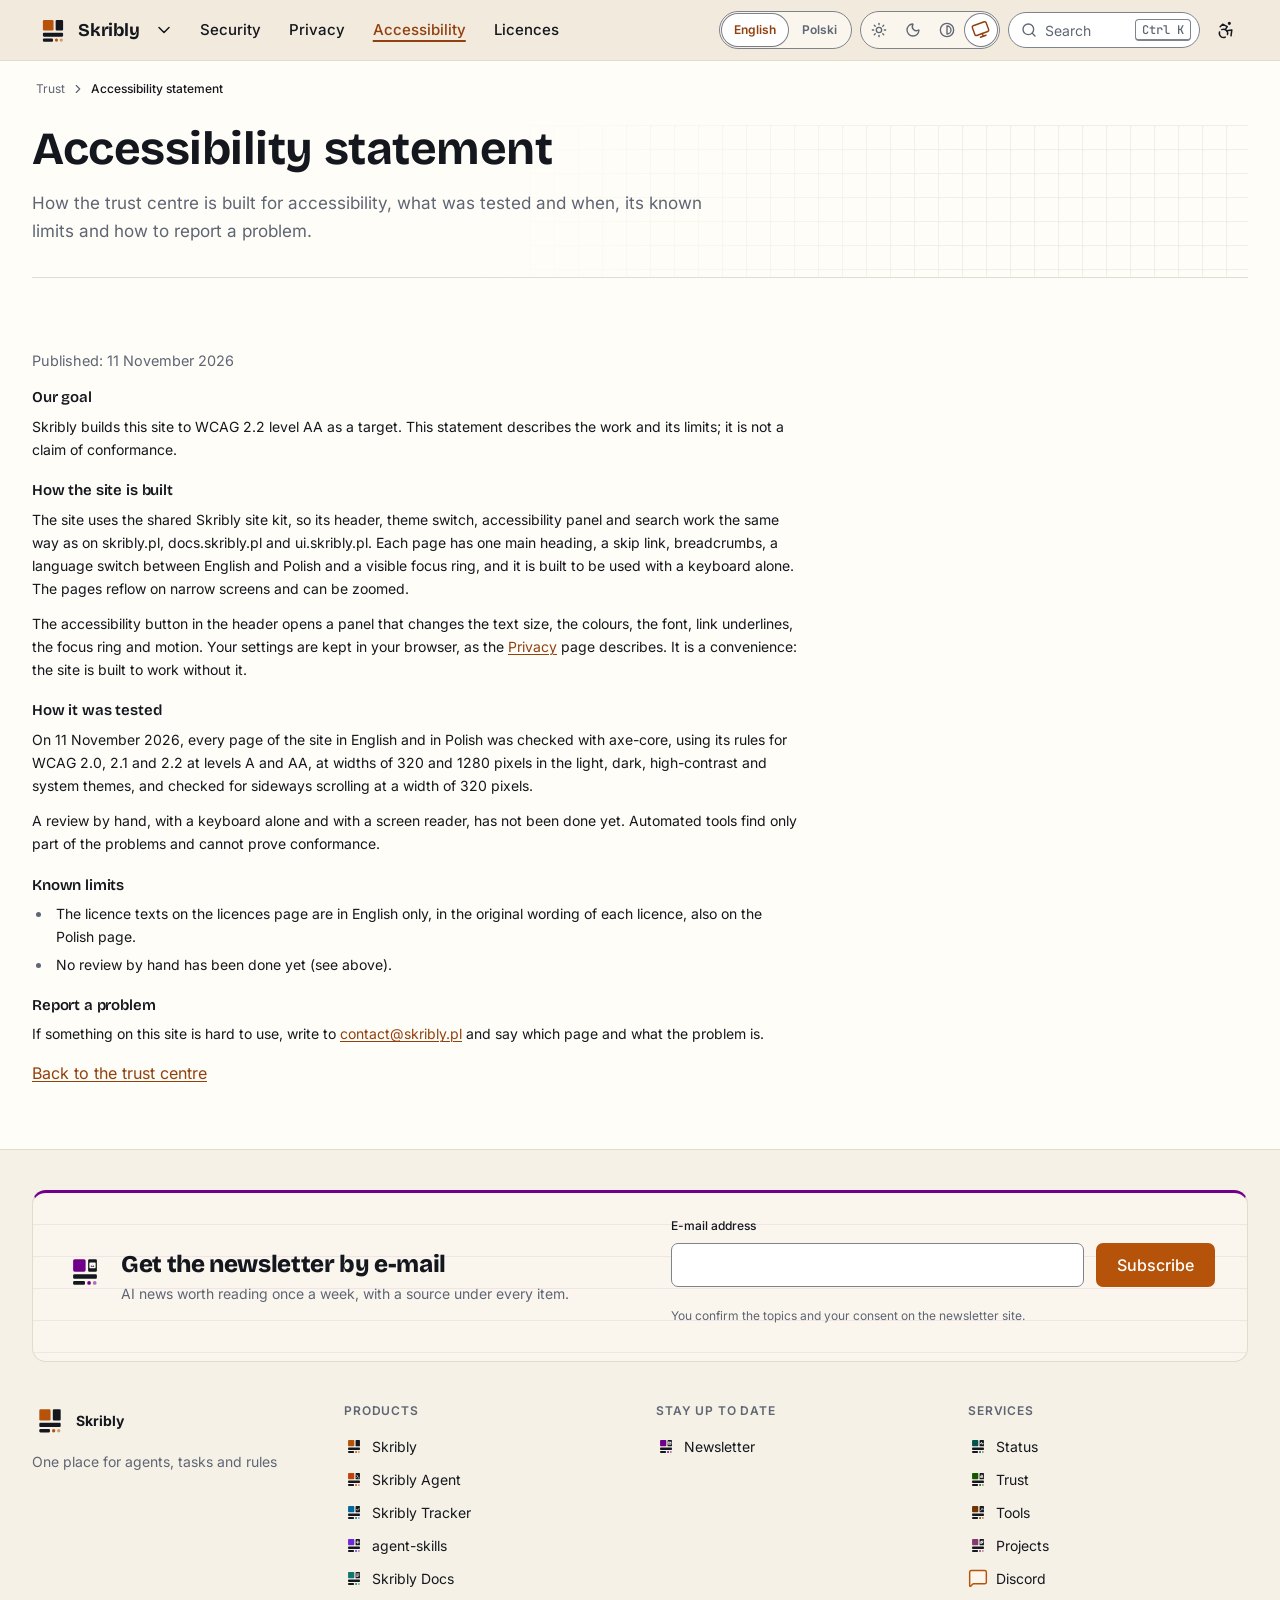
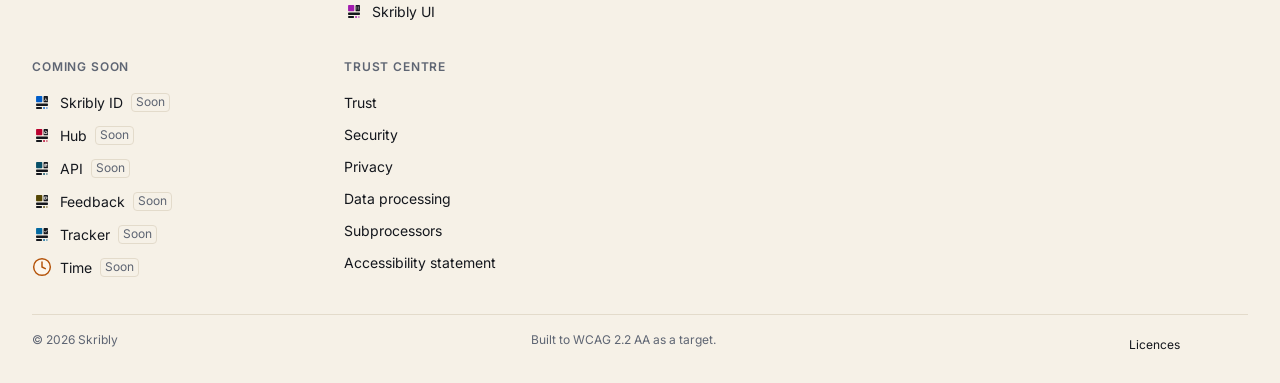
==== commit 3597ae72: "publish: wide layout and page heroes" ====
--- a/accessibility/index.html
+++ b/accessibility/index.html
@@ -1,4 +1,4 @@
-<!DOCTYPE html><html lang="en" dir="ltr"><head><meta charset="utf-8"><meta name="viewport" content="width=device-width, initial-scale=1"><title>Accessibility statement | Skribly</title><meta name="description" content="How the trust centre is built for accessibility, what was tested and when, its known limits and how to report a problem."><link rel="canonical" href="https://trust.skribly.pl/accessibility/"><link rel="alternate" hreflang="en" href="https://trust.skribly.pl/accessibility/"><link rel="alternate" hreflang="pl" href="https://trust.skribly.pl/pl/dostepnosc/"><link rel="alternate" hreflang="x-default" href="https://trust.skribly.pl/accessibility/"><script src="/_astro/prepaint.iife.DfruCCWJ.js"></script><meta name="color-scheme" content="light dark"><meta name="theme-color" media="(prefers-color-scheme: light)" content="#fffdf8"><meta name="theme-color" media="(prefers-color-scheme: dark)" content="#111318"><meta name="referrer" content="strict-origin-when-cross-origin"><link rel="preload" href="/_astro/inter-latin-wght-normal.Dx4kXJAl.woff2" as="font" type="font/woff2" crossorigin><link rel="preload" href="/_astro/bricolage-grotesque-latin-wght-normal.DLoelf7F.woff2" as="font" type="font/woff2" crossorigin><link rel="icon" href="/_astro/skribly.Zs_Yda3L.svg" type="image/svg+xml"><meta property="og:type" content="website"><meta property="og:site_name" content="Skribly"><meta property="og:locale" content="en_GB"><meta property="og:url" content="https://trust.skribly.pl/accessibility/"><meta property="og:title" content="Accessibility statement | Skribly"><meta property="og:description" content="How the trust centre is built for accessibility, what was tested and when, its known limits and how to report a problem."><meta name="twitter:card" content="summary"><meta name="twitter:title" content="Accessibility statement | Skribly"><meta name="twitter:description" content="How the trust centre is built for accessibility, what was tested and when, its known limits and how to report a problem."><script type="application/ld+json">{"@context":"https://schema.org","@graph":[{"@type":"Organization","@id":"https://skribly.pl/#organization","name":"Skribly","url":"https://skribly.pl/","logo":"https://skribly.pl/img/icons/icon-512.png","sameAs":["https://docs.skribly.pl/","https://ui.skribly.pl/"]},{"@type":"WebSite","@id":"https://trust.skribly.pl/#website","name":"Skribly","url":"https://trust.skribly.pl/","inLanguage":"en","description":"How the trust centre is built for accessibility, what was tested and when, its known limits and how to report a problem.","publisher":{"@id":"https://skribly.pl/#organization"}},{"@type":"WebPage","@id":"https://trust.skribly.pl/accessibility/#page","url":"https://trust.skribly.pl/accessibility/","name":"Accessibility statement | Skribly","description":"How the trust centre is built for accessibility, what was tested and when, its known limits and how to report a problem.","inLanguage":"en","isPartOf":{"@id":"https://trust.skribly.pl/#website"},"publisher":{"@id":"https://skribly.pl/#organization"}},{"@type":"BreadcrumbList","itemListElement":[{"@type":"ListItem","position":1,"name":"Trust","item":"https://trust.skribly.pl/"},{"@type":"ListItem","position":2,"name":"Accessibility statement","item":"https://trust.skribly.pl/accessibility/"}]}]}</script><meta http-equiv="Content-Security-Policy" content="default-src 'none'; connect-src 'self'; script-src 'self' 'wasm-unsafe-eval'; style-src 'self'; img-src 'self' data:; font-src 'self'; manifest-src 'self'; media-src 'self'; base-uri 'none'; form-action https://newsletter.skribly.pl; upgrade-insecure-requests"><link rel="stylesheet" href="/_astro/Page.hckXxE3s.css"></head><body class="sk-page"><a class="sk-skip-link" href="#content">Skip to content</a><header class="sk-site-header sk-product--skribly" data-sk-header><div class="sk-container sk-container--wide sk-site-header__bar"><div class="sk-site-header__brand"><a class="sk-site-header__home" href="/" aria-label="Skribly, home page"><svg class="sk-logo sk-logo--skribly" viewBox="0 0 64 64" width="2.125rem" height="2.125rem" focusable="false" aria-hidden="true"><rect x="13" y="13" width="20" height="20" rx="2.5" fill="var(--sk-accent)"/><rect x="37" y="13" width="14" height="20" rx="2" fill="currentColor"/><rect x="13" y="37" width="38" height="7.5" rx="2" fill="currentColor"/><rect x="13" y="48" width="19" height="6" rx="2" fill="currentColor"/><circle cx="38.5" cy="51" r="3" fill="var(--sk-accent)"/><circle cx="47.5" cy="51" r="3" fill="var(--sk-accent)" opacity="0.55"/></svg><span class="sk-site-header__name">Skribly</span></a><details class="sk-dropdown sk-ecosystem"><summary class="sk-icon-button sk-ecosystem__toggle" aria-label="Switch product" title="Switch product"><svg class="sk-icon sk-dropdown__chevron" viewBox="0 0 24 24" focusable="false" data-icon="chevron.down" aria-hidden="true"><path d="m6 9 6 6 6-6"></path></svg></summary><div class="sk-dropdown__panel"><p class="sk-ecosystem__title" id="sk-ecosystem-skribly">Skribly products</p><ul class="sk-ecosystem__list" aria-labelledby="sk-ecosystem-skribly"><li><a class="sk-ecosystem__item sk-product--skribly" href="https://skribly.pl/" aria-current="true"><svg class="sk-logo sk-logo--skribly" viewBox="0 0 64 64" width="2.25rem" height="2.25rem" focusable="false" aria-hidden="true"><rect x="13" y="13" width="20" height="20" rx="2.5" fill="var(--sk-accent)"/><rect x="37" y="13" width="14" height="20" rx="2" fill="currentColor"/><rect x="13" y="37" width="38" height="7.5" rx="2" fill="currentColor"/><rect x="13" y="48" width="19" height="6" rx="2" fill="currentColor"/><circle cx="38.5" cy="51" r="3" fill="var(--sk-accent)"/><circle cx="47.5" cy="51" r="3" fill="var(--sk-accent)" opacity="0.55"/></svg><span><strong>Skribly</strong><span>One place for agents, tasks and rules</span></span><span class="sk-ecosystem__here">You are here</span></a></li><li><a class="sk-ecosystem__item sk-product--agent" href="https://agent.skribly.pl/"><svg class="sk-logo sk-logo--agent" viewBox="0 0 64 64" width="2.25rem" height="2.25rem" focusable="false" aria-hidden="true"><rect x="13" y="13" width="20" height="20" rx="2.5" fill="var(--sk-tool-agent)"/><rect x="37" y="13" width="14" height="20" rx="2" fill="currentColor"/><path d="M40.6 19.4l3.6 3.6-3.6 3.6M45.6 28.4h2.6" fill="none" stroke="var(--sk-bg)" stroke-width="2.4" stroke-linecap="round" stroke-linejoin="round"/><rect x="13" y="37" width="38" height="7.5" rx="2" fill="currentColor"/><rect x="13" y="48" width="19" height="6" rx="2" fill="currentColor"/><circle cx="38.5" cy="51" r="3" fill="var(--sk-tool-agent)"/><circle cx="47.5" cy="51" r="3" fill="var(--sk-tool-agent)" opacity="0.55"/></svg><span><strong>Skribly Agent</strong><span>Where agents work</span></span></a></li><li><a class="sk-ecosystem__item sk-product--tracker" href="https://skribly.pl/apps/skribly-tracker/"><svg class="sk-logo sk-logo--tracker" viewBox="0 0 64 64" width="2.25rem" height="2.25rem" focusable="false" aria-hidden="true"><rect x="13" y="13" width="20" height="20" rx="2.5" fill="var(--sk-tool-tracker)"/><rect x="37" y="13" width="14" height="20" rx="2" fill="currentColor"/><path d="M40.4 23.6l2.8 2.8 4.8-5.4" fill="none" stroke="var(--sk-bg)" stroke-width="2.4" stroke-linecap="round" stroke-linejoin="round"/><rect x="13" y="37" width="38" height="7.5" rx="2" fill="currentColor"/><rect x="13" y="48" width="19" height="6" rx="2" fill="currentColor"/><circle cx="38.5" cy="51" r="3" fill="var(--sk-tool-tracker)"/><circle cx="47.5" cy="51" r="3" fill="var(--sk-tool-tracker)" opacity="0.55"/></svg><span><strong>Skribly Tracker</strong><span>Where tasks begin</span></span></a></li><li><a class="sk-ecosystem__item sk-product--skills" href="https://skribly.pl/apps/agent-skills/"><svg class="sk-logo sk-logo--skills" viewBox="0 0 64 64" width="2.25rem" height="2.25rem" focusable="false" aria-hidden="true"><rect x="13" y="13" width="20" height="20" rx="2.5" fill="var(--sk-tool-skills)"/><rect x="37" y="13" width="14" height="20" rx="2" fill="currentColor"/><path d="M44 18.6v8.8M39.6 23h8.8" fill="none" stroke="var(--sk-bg)" stroke-width="2.4" stroke-linecap="round" stroke-linejoin="round"/><rect x="13" y="37" width="38" height="7.5" rx="2" fill="currentColor"/><rect x="13" y="48" width="19" height="6" rx="2" fill="currentColor"/><circle cx="38.5" cy="51" r="3" fill="var(--sk-tool-skills)"/><circle cx="47.5" cy="51" r="3" fill="var(--sk-tool-skills)" opacity="0.55"/></svg><span><strong>agent-skills</strong><span>Where the rules live</span></span></a></li><li><a class="sk-ecosystem__item sk-product--docs" href="https://docs.skribly.pl/"><svg class="sk-logo sk-logo--docs" viewBox="0 0 64 64" width="2.25rem" height="2.25rem" focusable="false" aria-hidden="true"><rect x="13" y="13" width="20" height="20" rx="2.5" fill="var(--sk-tool-docs)"/><rect x="37" y="13" width="14" height="20" rx="2" fill="currentColor"/><path d="M40.4 19h7.2M40.4 23h7.2M40.4 27h4.4" fill="none" stroke="var(--sk-bg)" stroke-width="2.4" stroke-linecap="round" stroke-linejoin="round"/><rect x="13" y="37" width="38" height="7.5" rx="2" fill="currentColor"/><rect x="13" y="48" width="19" height="6" rx="2" fill="currentColor"/><circle cx="38.5" cy="51" r="3" fill="var(--sk-tool-docs)"/><circle cx="47.5" cy="51" r="3" fill="var(--sk-tool-docs)" opacity="0.55"/></svg><span><strong>Skribly Docs</strong><span>Guides and reference</span></span></a></li><li><a class="sk-ecosystem__item sk-product--ui" href="https://ui.skribly.pl/"><svg class="sk-logo sk-logo--ui" viewBox="0 0 64 64" width="2.25rem" height="2.25rem" focusable="false" aria-hidden="true"><rect x="13" y="13" width="20" height="20" rx="2.5" fill="var(--sk-tool-ui)"/><rect x="37" y="13" width="14" height="20" rx="2" fill="currentColor"/><path d="M41.2 19.6h.01M46.8 19.6h.01M41.2 25.4h.01M46.8 25.4h.01" fill="none" stroke="var(--sk-bg)" stroke-width="2.4" stroke-linecap="round" stroke-linejoin="round"/><rect x="13" y="37" width="38" height="7.5" rx="2" fill="currentColor"/><rect x="13" y="48" width="19" height="6" rx="2" fill="currentColor"/><circle cx="38.5" cy="51" r="3" fill="var(--sk-tool-ui)"/><circle cx="47.5" cy="51" r="3" fill="var(--sk-tool-ui)" opacity="0.55"/></svg><span><strong>Skribly UI</strong><span>Tokens and components</span></span></a></li></ul><p class="sk-ecosystem__title" id="sk-ecosystem-skribly-channels">Stay up to date</p><ul class="sk-ecosystem__list" aria-labelledby="sk-ecosystem-skribly-channels"><li><a class="sk-ecosystem__item sk-product--newsletter" href="https://newsletter.skribly.pl/"><svg class="sk-logo sk-logo--newsletter" viewBox="0 0 64 64" width="2.25rem" height="2.25rem" focusable="false" aria-hidden="true"><rect x="13" y="13" width="20" height="20" rx="2.5" fill="var(--sk-tool-newsletter)"/><rect x="37" y="13" width="14" height="20" rx="2" fill="currentColor"/><path d="M40.2 19.6h7.6v6.8h-7.6zM40.6 20.2l3.4 2.8 3.4-2.8" fill="none" stroke="var(--sk-bg)" stroke-width="2.4" stroke-linecap="round" stroke-linejoin="round"/><rect x="13" y="37" width="38" height="7.5" rx="2" fill="currentColor"/><rect x="13" y="48" width="19" height="6" rx="2" fill="currentColor"/><circle cx="38.5" cy="51" r="3" fill="var(--sk-tool-newsletter)"/><circle cx="47.5" cy="51" r="3" fill="var(--sk-tool-newsletter)" opacity="0.55"/></svg><span><strong>Skribly Newsletter</strong><span>AI news every week, each with its source</span></span></a></li></ul><p class="sk-ecosystem__title" id="sk-ecosystem-skribly-services">Services</p><ul class="sk-ecosystem__list" aria-labelledby="sk-ecosystem-skribly-services"><li><a class="sk-ecosystem__item sk-product--status" href="https://status.skribly.pl/"><svg class="sk-logo sk-logo--status" viewBox="0 0 64 64" width="2.25rem" height="2.25rem" focusable="false" aria-hidden="true"><rect x="13" y="13" width="20" height="20" rx="2.5" fill="var(--sk-tool-status)"/><rect x="37" y="13" width="14" height="20" rx="2" fill="currentColor"/><path d="M39.6 23.6h2.2l1.4-3.6 2.4 6.8 1.4-3.2h1.4" fill="none" stroke="var(--sk-bg)" stroke-width="2.4" stroke-linecap="round" stroke-linejoin="round"/><rect x="13" y="37" width="38" height="7.5" rx="2" fill="currentColor"/><rect x="13" y="48" width="19" height="6" rx="2" fill="currentColor"/><circle cx="38.5" cy="51" r="3" fill="var(--sk-tool-status)"/><circle cx="47.5" cy="51" r="3" fill="var(--sk-tool-status)" opacity="0.55"/></svg><span><strong>Skribly Status</strong><span>Is every service up</span></span></a></li><li><a class="sk-ecosystem__item sk-product--trust" href="https://trust.skribly.pl/"><svg class="sk-logo sk-logo--trust" viewBox="0 0 64 64" width="2.25rem" height="2.25rem" focusable="false" aria-hidden="true"><rect x="13" y="13" width="20" height="20" rx="2.5" fill="var(--sk-tool-trust)"/><rect x="37" y="13" width="14" height="20" rx="2" fill="currentColor"/><path d="M41.8 22.6v-3h4.4v3M40.8 24.2h6.4v2.8h-6.4z" fill="none" stroke="var(--sk-bg)" stroke-width="2.4" stroke-linecap="round" stroke-linejoin="round"/><rect x="13" y="37" width="38" height="7.5" rx="2" fill="currentColor"/><rect x="13" y="48" width="19" height="6" rx="2" fill="currentColor"/><circle cx="38.5" cy="51" r="3" fill="var(--sk-tool-trust)"/><circle cx="47.5" cy="51" r="3" fill="var(--sk-tool-trust)" opacity="0.55"/></svg><span><strong>Skribly Trust</strong><span>Security, privacy and accessibility</span></span></a></li><li><a class="sk-ecosystem__item sk-product--tools" href="https://tools.skribly.pl/"><svg class="sk-logo sk-logo--tools" viewBox="0 0 64 64" width="2.25rem" height="2.25rem" focusable="false" aria-hidden="true"><rect x="13" y="13" width="20" height="20" rx="2.5" fill="var(--sk-tool-tools)"/><rect x="37" y="13" width="14" height="20" rx="2" fill="currentColor"/><path d="M40.8 27.2L46 22M43.8 19.8l4.4 4.4" fill="none" stroke="var(--sk-bg)" stroke-width="2.4" stroke-linecap="round" stroke-linejoin="round"/><rect x="13" y="37" width="38" height="7.5" rx="2" fill="currentColor"/><rect x="13" y="48" width="19" height="6" rx="2" fill="currentColor"/><circle cx="38.5" cy="51" r="3" fill="var(--sk-tool-tools)"/><circle cx="47.5" cy="51" r="3" fill="var(--sk-tool-tools)" opacity="0.55"/></svg><span><strong>Skribly Tools</strong><span>Small tools in the browser</span></span></a></li><li><a class="sk-ecosystem__item sk-product--projects" href="https://projects.skribly.pl/"><svg class="sk-logo sk-logo--projects" viewBox="0 0 64 64" width="2.25rem" height="2.25rem" focusable="false" aria-hidden="true"><rect x="13" y="13" width="20" height="20" rx="2.5" fill="var(--sk-tool-projects)"/><rect x="37" y="13" width="14" height="20" rx="2" fill="currentColor"/><path d="M40.4 21.8h4.8v4.8h-4.8zM43 21.8v-2.6h4.8v4.8h-2.6" fill="none" stroke="var(--sk-bg)" stroke-width="2.4" stroke-linecap="round" stroke-linejoin="round"/><rect x="13" y="37" width="38" height="7.5" rx="2" fill="currentColor"/><rect x="13" y="48" width="19" height="6" rx="2" fill="currentColor"/><circle cx="38.5" cy="51" r="3" fill="var(--sk-tool-projects)"/><circle cx="47.5" cy="51" r="3" fill="var(--sk-tool-projects)" opacity="0.55"/></svg><span><strong>Skribly Projects</strong><span>Every part and how far it is</span></span></a></li><li><a class="sk-ecosystem__item sk-product--discord" href="https://dc.skribly.pl/"><svg class="sk-icon sk-icon--duo sk-ecosystem__icon" viewBox="0 0 24 24" focusable="false" data-icon="content.comment" aria-hidden="true"><g class="sk-icon__fill"><path d="M22 17a2 2 0 0 1-2 2H6.828a2 2 0 0 0-1.414.586l-2.202 2.202A.71.71 0 0 1 2 21.286V5a2 2 0 0 1 2-2h16a2 2 0 0 1 2 2z"></path></g><path d="M22 17a2 2 0 0 1-2 2H6.828a2 2 0 0 0-1.414.586l-2.202 2.202A.71.71 0 0 1 2 21.286V5a2 2 0 0 1 2-2h16a2 2 0 0 1 2 2z"></path></svg><span><strong>Discord</strong><span>Talk with the people who build Skribly</span></span></a></li></ul></div></details></div><div class="sk-site-header__quick"><button class="sk-search-button sk-site-header__wide" type="button" data-sk-search-open data-sk-needs-js aria-haspopup="dialog" aria-controls="sk-search" aria-keyshortcuts="Control+K /"><svg class="sk-icon" viewBox="0 0 24 24" focusable="false" data-icon="action.search" aria-hidden="true"><g class="sk-icon__fill"><circle cx="11" cy="11" r="8"></circle></g><path d="m21 21-4.34-4.34"></path><circle cx="11" cy="11" r="8"></circle></svg><span>Search</span><kbd class="sk-kbd" aria-hidden="true">Ctrl K</kbd></button><button class="sk-icon-button sk-site-header__narrow" type="button" data-sk-search-open data-sk-needs-js aria-label="Search" aria-haspopup="dialog" aria-controls="sk-search" aria-keyshortcuts="Control+K /"><svg class="sk-icon" viewBox="0 0 24 24" focusable="false" data-icon="action.search" aria-hidden="true"><g class="sk-icon__fill"><circle cx="11" cy="11" r="8"></circle></g><path d="m21 21-4.34-4.34"></path><circle cx="11" cy="11" r="8"></circle></svg></button><button class="sk-icon-button" type="button" data-sk-a11y-open data-sk-needs-js aria-controls="sk-a11y-panel" aria-expanded="false" aria-label="Accessibility" title="Open accessibility settings"><svg class="sk-icon" viewBox="0 0 24 24" focusable="false" data-icon="nav.accessibility" aria-hidden="true"><g class="sk-icon__fill"><circle cx="16" cy="4" r="1"></circle></g><circle cx="16" cy="4" r="1"></circle><path d="m18 19 1-7-6 1"></path><path d="m5 8 3-3 5.5 3-2.36 3.5"></path><path d="M4.24 14.5a5 5 0 0 0 6.88 6"></path><path d="M13.76 17.5a5 5 0 0 0-6.88-6"></path></svg></button><button class="sk-icon-button sk-site-header__menu-toggle" type="button" data-sk-menu-toggle data-sk-needs-js aria-expanded="false" aria-controls="sk-site-drawer-skribly" aria-label="Menu" data-open="Menu" data-close="Close menu"><span class="sk-burger" aria-hidden="true"><span></span><span></span><span></span></span></button></div><div class="sk-site-header__drawer" id="sk-site-drawer-skribly"><nav class="sk-site-nav" aria-label="Main navigation"><ul class="sk-site-nav__list"><li><a class="sk-site-nav__link" href="/security/">Security</a></li><li><a class="sk-site-nav__link" href="/privacy/">Privacy</a></li><li><a class="sk-site-nav__link" href="/accessibility/" aria-current="page">Accessibility</a></li><li><a class="sk-site-nav__link" href="/licenses/">Licences</a></li></ul></nav><div class="sk-site-header__tools"><nav class="sk-language-switch" aria-label="Language"><ul><li><span lang="en" aria-current="true">English</span></li><li><a href="/pl/dostepnosc/" lang="pl" hreflang="pl">Polski</a></li></ul></nav><fieldset class="sk-theme-switch" data-sk-theme-switch><legend class="sk-visually-hidden">Theme</legend><label title="Light"><input type="radio" name="sk-theme-gf67l8" value="light"><svg class="sk-icon" viewBox="0 0 24 24" focusable="false" data-icon="theme.light" aria-hidden="true"><g class="sk-icon__fill"><circle cx="12" cy="12" r="4"></circle></g><circle cx="12" cy="12" r="4"></circle><path d="M12 2v2"></path><path d="M12 20v2"></path><path d="m4.93 4.93 1.41 1.41"></path><path d="m17.66 17.66 1.41 1.41"></path><path d="M2 12h2"></path><path d="M20 12h2"></path><path d="m6.34 17.66-1.41 1.41"></path><path d="m19.07 4.93-1.41 1.41"></path></svg><span class="sk-visually-hidden">Light</span></label><label title="Dark"><input type="radio" name="sk-theme-gf67l8" value="dark"><svg class="sk-icon" viewBox="0 0 24 24" focusable="false" data-icon="theme.dark" aria-hidden="true"><g class="sk-icon__fill"><path d="M20.985 12.486a9 9 0 1 1-9.473-9.472c.405-.022.617.46.402.803a6 6 0 0 0 8.268 8.268c.344-.215.825-.004.803.401"></path></g><path d="M20.985 12.486a9 9 0 1 1-9.473-9.472c.405-.022.617.46.402.803a6 6 0 0 0 8.268 8.268c.344-.215.825-.004.803.401"></path></svg><span class="sk-visually-hidden">Dark</span></label><label title="High contrast"><input type="radio" name="sk-theme-gf67l8" value="contrast"><svg class="sk-icon" viewBox="0 0 24 24" focusable="false" data-icon="theme.contrast" aria-hidden="true"><g class="sk-icon__fill"><circle cx="12" cy="12" r="10"></circle><path d="M12 18a6 6 0 0 0 0-12v12z"></path></g><circle cx="12" cy="12" r="10"></circle><path d="M12 18a6 6 0 0 0 0-12v12z"></path></svg><span class="sk-visually-hidden">High contrast</span></label><label title="System"><input type="radio" name="sk-theme-gf67l8" value="system" checked><svg class="sk-icon" viewBox="0 0 24 24" focusable="false" data-icon="theme.system" aria-hidden="true"><g class="sk-icon__fill"><rect rx="2" x="2" y="3" width="20" height="14"></rect></g><rect rx="2" x="2" y="3" width="20" height="14"></rect><line x1="8" y1="21" x2="16" y2="21"></line><line x1="12" y1="17" x2="12" y2="21"></line></svg><span class="sk-visually-hidden">System</span></label></fieldset><script type="module" src="/_astro/ThemeSwitch.astro_astro_type_script_index_0_lang.CFWxGLRv.js"></script></div></div></div></header><script type="module" src="/_astro/SiteHeader.astro_astro_type_script_index_0_lang.C7ESqmu-.js"></script><main class="sk-page__main sk-page__main--default" id="content" tabindex="-1" data-pagefind-body><nav class="sk-breadcrumbs" aria-label="Breadcrumb" data-pagefind-ignore><ol><li><a href="/">Trust</a></li><li><span aria-current="page">Accessibility statement</span></li></ol></nav><div class="site-main" data-pagefind-body><article class="sk-container page-measure page-section"><header class="entry-head"><h1>Accessibility statement</h1><p class="page-lead">How the trust centre is built for accessibility, what was tested and when, its known limits and how to report a problem.</p><p class="entry-dates">Published: <time datetime="2026-11-11T00:00:00.000Z">11 November 2026</time></p></header><div class="sk-prose entry-body"><h2>Our goal</h2>
+<!DOCTYPE html><html lang="en" dir="ltr"><head><meta charset="utf-8"><meta name="viewport" content="width=device-width, initial-scale=1"><title>Accessibility statement | Skribly</title><meta name="description" content="How the trust centre is built for accessibility, what was tested and when, its known limits and how to report a problem."><link rel="canonical" href="https://trust.skribly.pl/accessibility/"><link rel="alternate" hreflang="en" href="https://trust.skribly.pl/accessibility/"><link rel="alternate" hreflang="pl" href="https://trust.skribly.pl/pl/dostepnosc/"><link rel="alternate" hreflang="x-default" href="https://trust.skribly.pl/accessibility/"><script src="/_astro/prepaint.iife.DfruCCWJ.js"></script><meta name="color-scheme" content="light dark"><meta name="theme-color" media="(prefers-color-scheme: light)" content="#fffdf8"><meta name="theme-color" media="(prefers-color-scheme: dark)" content="#111318"><meta name="referrer" content="strict-origin-when-cross-origin"><link rel="preload" href="/_astro/inter-latin-wght-normal.Dx4kXJAl.woff2" as="font" type="font/woff2" crossorigin><link rel="preload" href="/_astro/bricolage-grotesque-latin-wght-normal.DLoelf7F.woff2" as="font" type="font/woff2" crossorigin><link rel="icon" href="/_astro/skribly.Zs_Yda3L.svg" type="image/svg+xml"><meta property="og:type" content="website"><meta property="og:site_name" content="Skribly"><meta property="og:locale" content="en_GB"><meta property="og:url" content="https://trust.skribly.pl/accessibility/"><meta property="og:title" content="Accessibility statement | Skribly"><meta property="og:description" content="How the trust centre is built for accessibility, what was tested and when, its known limits and how to report a problem."><meta name="twitter:card" content="summary"><meta name="twitter:title" content="Accessibility statement | Skribly"><meta name="twitter:description" content="How the trust centre is built for accessibility, what was tested and when, its known limits and how to report a problem."><script type="application/ld+json">{"@context":"https://schema.org","@graph":[{"@type":"Organization","@id":"https://skribly.pl/#organization","name":"Skribly","url":"https://skribly.pl/","logo":"https://skribly.pl/img/icons/icon-512.png","sameAs":["https://docs.skribly.pl/","https://ui.skribly.pl/"]},{"@type":"WebSite","@id":"https://trust.skribly.pl/#website","name":"Skribly","url":"https://trust.skribly.pl/","inLanguage":"en","description":"How the trust centre is built for accessibility, what was tested and when, its known limits and how to report a problem.","publisher":{"@id":"https://skribly.pl/#organization"}},{"@type":"WebPage","@id":"https://trust.skribly.pl/accessibility/#page","url":"https://trust.skribly.pl/accessibility/","name":"Accessibility statement | Skribly","description":"How the trust centre is built for accessibility, what was tested and when, its known limits and how to report a problem.","inLanguage":"en","isPartOf":{"@id":"https://trust.skribly.pl/#website"},"publisher":{"@id":"https://skribly.pl/#organization"}},{"@type":"BreadcrumbList","itemListElement":[{"@type":"ListItem","position":1,"name":"Trust","item":"https://trust.skribly.pl/"},{"@type":"ListItem","position":2,"name":"Accessibility statement","item":"https://trust.skribly.pl/accessibility/"}]}]}</script><meta http-equiv="Content-Security-Policy" content="default-src 'none'; connect-src 'self'; script-src 'self' 'wasm-unsafe-eval'; style-src 'self'; img-src 'self' data:; font-src 'self'; manifest-src 'self'; media-src 'self'; base-uri 'none'; form-action https://newsletter.skribly.pl; upgrade-insecure-requests"><link rel="stylesheet" href="/_astro/Page.DNO8GTjF.css"></head><body class="sk-page"><a class="sk-skip-link" href="#content">Skip to content</a><header class="sk-site-header sk-product--skribly" data-sk-header><div class="sk-container sk-container--wide sk-site-header__bar"><div class="sk-site-header__brand"><a class="sk-site-header__home" href="/" aria-label="Skribly, home page"><svg class="sk-logo sk-logo--skribly" viewBox="0 0 64 64" width="2.125rem" height="2.125rem" focusable="false" aria-hidden="true"><rect x="13" y="13" width="20" height="20" rx="2.5" fill="var(--sk-accent)"/><rect x="37" y="13" width="14" height="20" rx="2" fill="currentColor"/><rect x="13" y="37" width="38" height="7.5" rx="2" fill="currentColor"/><rect x="13" y="48" width="19" height="6" rx="2" fill="currentColor"/><circle cx="38.5" cy="51" r="3" fill="var(--sk-accent)"/><circle cx="47.5" cy="51" r="3" fill="var(--sk-accent)" opacity="0.55"/></svg><span class="sk-site-header__name">Skribly</span></a><details class="sk-dropdown sk-ecosystem"><summary class="sk-icon-button sk-ecosystem__toggle" aria-label="Switch product" title="Switch product"><svg class="sk-icon sk-dropdown__chevron" viewBox="0 0 24 24" focusable="false" data-icon="chevron.down" aria-hidden="true"><path d="m6 9 6 6 6-6"></path></svg></summary><div class="sk-dropdown__panel"><p class="sk-ecosystem__title" id="sk-ecosystem-skribly">Skribly products</p><ul class="sk-ecosystem__list" aria-labelledby="sk-ecosystem-skribly"><li><a class="sk-ecosystem__item sk-product--skribly" href="https://skribly.pl/" aria-current="true"><svg class="sk-logo sk-logo--skribly" viewBox="0 0 64 64" width="2.25rem" height="2.25rem" focusable="false" aria-hidden="true"><rect x="13" y="13" width="20" height="20" rx="2.5" fill="var(--sk-accent)"/><rect x="37" y="13" width="14" height="20" rx="2" fill="currentColor"/><rect x="13" y="37" width="38" height="7.5" rx="2" fill="currentColor"/><rect x="13" y="48" width="19" height="6" rx="2" fill="currentColor"/><circle cx="38.5" cy="51" r="3" fill="var(--sk-accent)"/><circle cx="47.5" cy="51" r="3" fill="var(--sk-accent)" opacity="0.55"/></svg><span><strong>Skribly</strong><span>One place for agents, tasks and rules</span></span><span class="sk-ecosystem__here">You are here</span></a></li><li><a class="sk-ecosystem__item sk-product--agent" href="https://agent.skribly.pl/"><svg class="sk-logo sk-logo--agent" viewBox="0 0 64 64" width="2.25rem" height="2.25rem" focusable="false" aria-hidden="true"><rect x="13" y="13" width="20" height="20" rx="2.5" fill="var(--sk-tool-agent)"/><rect x="37" y="13" width="14" height="20" rx="2" fill="currentColor"/><path d="M40.6 19.4l3.6 3.6-3.6 3.6M45.6 28.4h2.6" fill="none" stroke="var(--sk-bg)" stroke-width="2.4" stroke-linecap="round" stroke-linejoin="round"/><rect x="13" y="37" width="38" height="7.5" rx="2" fill="currentColor"/><rect x="13" y="48" width="19" height="6" rx="2" fill="currentColor"/><circle cx="38.5" cy="51" r="3" fill="var(--sk-tool-agent)"/><circle cx="47.5" cy="51" r="3" fill="var(--sk-tool-agent)" opacity="0.55"/></svg><span><strong>Skribly Agent</strong><span>Where agents work</span></span></a></li><li><a class="sk-ecosystem__item sk-product--tracker" href="https://skribly.pl/apps/skribly-tracker/"><svg class="sk-logo sk-logo--tracker" viewBox="0 0 64 64" width="2.25rem" height="2.25rem" focusable="false" aria-hidden="true"><rect x="13" y="13" width="20" height="20" rx="2.5" fill="var(--sk-tool-tracker)"/><rect x="37" y="13" width="14" height="20" rx="2" fill="currentColor"/><path d="M40.4 23.6l2.8 2.8 4.8-5.4" fill="none" stroke="var(--sk-bg)" stroke-width="2.4" stroke-linecap="round" stroke-linejoin="round"/><rect x="13" y="37" width="38" height="7.5" rx="2" fill="currentColor"/><rect x="13" y="48" width="19" height="6" rx="2" fill="currentColor"/><circle cx="38.5" cy="51" r="3" fill="var(--sk-tool-tracker)"/><circle cx="47.5" cy="51" r="3" fill="var(--sk-tool-tracker)" opacity="0.55"/></svg><span><strong>Skribly Tracker</strong><span>Where tasks begin</span></span></a></li><li><a class="sk-ecosystem__item sk-product--skills" href="https://skribly.pl/apps/agent-skills/"><svg class="sk-logo sk-logo--skills" viewBox="0 0 64 64" width="2.25rem" height="2.25rem" focusable="false" aria-hidden="true"><rect x="13" y="13" width="20" height="20" rx="2.5" fill="var(--sk-tool-skills)"/><rect x="37" y="13" width="14" height="20" rx="2" fill="currentColor"/><path d="M44 18.6v8.8M39.6 23h8.8" fill="none" stroke="var(--sk-bg)" stroke-width="2.4" stroke-linecap="round" stroke-linejoin="round"/><rect x="13" y="37" width="38" height="7.5" rx="2" fill="currentColor"/><rect x="13" y="48" width="19" height="6" rx="2" fill="currentColor"/><circle cx="38.5" cy="51" r="3" fill="var(--sk-tool-skills)"/><circle cx="47.5" cy="51" r="3" fill="var(--sk-tool-skills)" opacity="0.55"/></svg><span><strong>agent-skills</strong><span>Where the rules live</span></span></a></li><li><a class="sk-ecosystem__item sk-product--docs" href="https://docs.skribly.pl/"><svg class="sk-logo sk-logo--docs" viewBox="0 0 64 64" width="2.25rem" height="2.25rem" focusable="false" aria-hidden="true"><rect x="13" y="13" width="20" height="20" rx="2.5" fill="var(--sk-tool-docs)"/><rect x="37" y="13" width="14" height="20" rx="2" fill="currentColor"/><path d="M40.4 19h7.2M40.4 23h7.2M40.4 27h4.4" fill="none" stroke="var(--sk-bg)" stroke-width="2.4" stroke-linecap="round" stroke-linejoin="round"/><rect x="13" y="37" width="38" height="7.5" rx="2" fill="currentColor"/><rect x="13" y="48" width="19" height="6" rx="2" fill="currentColor"/><circle cx="38.5" cy="51" r="3" fill="var(--sk-tool-docs)"/><circle cx="47.5" cy="51" r="3" fill="var(--sk-tool-docs)" opacity="0.55"/></svg><span><strong>Skribly Docs</strong><span>Guides and reference</span></span></a></li><li><a class="sk-ecosystem__item sk-product--ui" href="https://ui.skribly.pl/"><svg class="sk-logo sk-logo--ui" viewBox="0 0 64 64" width="2.25rem" height="2.25rem" focusable="false" aria-hidden="true"><rect x="13" y="13" width="20" height="20" rx="2.5" fill="var(--sk-tool-ui)"/><rect x="37" y="13" width="14" height="20" rx="2" fill="currentColor"/><path d="M41.2 19.6h.01M46.8 19.6h.01M41.2 25.4h.01M46.8 25.4h.01" fill="none" stroke="var(--sk-bg)" stroke-width="2.4" stroke-linecap="round" stroke-linejoin="round"/><rect x="13" y="37" width="38" height="7.5" rx="2" fill="currentColor"/><rect x="13" y="48" width="19" height="6" rx="2" fill="currentColor"/><circle cx="38.5" cy="51" r="3" fill="var(--sk-tool-ui)"/><circle cx="47.5" cy="51" r="3" fill="var(--sk-tool-ui)" opacity="0.55"/></svg><span><strong>Skribly UI</strong><span>Tokens and components</span></span></a></li></ul><p class="sk-ecosystem__title" id="sk-ecosystem-skribly-channels">Stay up to date</p><ul class="sk-ecosystem__list" aria-labelledby="sk-ecosystem-skribly-channels"><li><a class="sk-ecosystem__item sk-product--newsletter" href="https://newsletter.skribly.pl/"><svg class="sk-logo sk-logo--newsletter" viewBox="0 0 64 64" width="2.25rem" height="2.25rem" focusable="false" aria-hidden="true"><rect x="13" y="13" width="20" height="20" rx="2.5" fill="var(--sk-tool-newsletter)"/><rect x="37" y="13" width="14" height="20" rx="2" fill="currentColor"/><path d="M40.2 19.6h7.6v6.8h-7.6zM40.6 20.2l3.4 2.8 3.4-2.8" fill="none" stroke="var(--sk-bg)" stroke-width="2.4" stroke-linecap="round" stroke-linejoin="round"/><rect x="13" y="37" width="38" height="7.5" rx="2" fill="currentColor"/><rect x="13" y="48" width="19" height="6" rx="2" fill="currentColor"/><circle cx="38.5" cy="51" r="3" fill="var(--sk-tool-newsletter)"/><circle cx="47.5" cy="51" r="3" fill="var(--sk-tool-newsletter)" opacity="0.55"/></svg><span><strong>Skribly Newsletter</strong><span>AI news every week, each with its source</span></span></a></li></ul><p class="sk-ecosystem__title" id="sk-ecosystem-skribly-services">Services</p><ul class="sk-ecosystem__list" aria-labelledby="sk-ecosystem-skribly-services"><li><a class="sk-ecosystem__item sk-product--status" href="https://status.skribly.pl/"><svg class="sk-logo sk-logo--status" viewBox="0 0 64 64" width="2.25rem" height="2.25rem" focusable="false" aria-hidden="true"><rect x="13" y="13" width="20" height="20" rx="2.5" fill="var(--sk-tool-status)"/><rect x="37" y="13" width="14" height="20" rx="2" fill="currentColor"/><path d="M39.6 23.6h2.2l1.4-3.6 2.4 6.8 1.4-3.2h1.4" fill="none" stroke="var(--sk-bg)" stroke-width="2.4" stroke-linecap="round" stroke-linejoin="round"/><rect x="13" y="37" width="38" height="7.5" rx="2" fill="currentColor"/><rect x="13" y="48" width="19" height="6" rx="2" fill="currentColor"/><circle cx="38.5" cy="51" r="3" fill="var(--sk-tool-status)"/><circle cx="47.5" cy="51" r="3" fill="var(--sk-tool-status)" opacity="0.55"/></svg><span><strong>Skribly Status</strong><span>Is every service up</span></span></a></li><li><a class="sk-ecosystem__item sk-product--trust" href="https://trust.skribly.pl/"><svg class="sk-logo sk-logo--trust" viewBox="0 0 64 64" width="2.25rem" height="2.25rem" focusable="false" aria-hidden="true"><rect x="13" y="13" width="20" height="20" rx="2.5" fill="var(--sk-tool-trust)"/><rect x="37" y="13" width="14" height="20" rx="2" fill="currentColor"/><path d="M41.8 22.6v-3h4.4v3M40.8 24.2h6.4v2.8h-6.4z" fill="none" stroke="var(--sk-bg)" stroke-width="2.4" stroke-linecap="round" stroke-linejoin="round"/><rect x="13" y="37" width="38" height="7.5" rx="2" fill="currentColor"/><rect x="13" y="48" width="19" height="6" rx="2" fill="currentColor"/><circle cx="38.5" cy="51" r="3" fill="var(--sk-tool-trust)"/><circle cx="47.5" cy="51" r="3" fill="var(--sk-tool-trust)" opacity="0.55"/></svg><span><strong>Skribly Trust</strong><span>Security, privacy and accessibility</span></span></a></li><li><a class="sk-ecosystem__item sk-product--tools" href="https://tools.skribly.pl/"><svg class="sk-logo sk-logo--tools" viewBox="0 0 64 64" width="2.25rem" height="2.25rem" focusable="false" aria-hidden="true"><rect x="13" y="13" width="20" height="20" rx="2.5" fill="var(--sk-tool-tools)"/><rect x="37" y="13" width="14" height="20" rx="2" fill="currentColor"/><path d="M40.8 27.2L46 22M43.8 19.8l4.4 4.4" fill="none" stroke="var(--sk-bg)" stroke-width="2.4" stroke-linecap="round" stroke-linejoin="round"/><rect x="13" y="37" width="38" height="7.5" rx="2" fill="currentColor"/><rect x="13" y="48" width="19" height="6" rx="2" fill="currentColor"/><circle cx="38.5" cy="51" r="3" fill="var(--sk-tool-tools)"/><circle cx="47.5" cy="51" r="3" fill="var(--sk-tool-tools)" opacity="0.55"/></svg><span><strong>Skribly Tools</strong><span>Small tools in the browser</span></span></a></li><li><a class="sk-ecosystem__item sk-product--projects" href="https://projects.skribly.pl/"><svg class="sk-logo sk-logo--projects" viewBox="0 0 64 64" width="2.25rem" height="2.25rem" focusable="false" aria-hidden="true"><rect x="13" y="13" width="20" height="20" rx="2.5" fill="var(--sk-tool-projects)"/><rect x="37" y="13" width="14" height="20" rx="2" fill="currentColor"/><path d="M40.4 21.8h4.8v4.8h-4.8zM43 21.8v-2.6h4.8v4.8h-2.6" fill="none" stroke="var(--sk-bg)" stroke-width="2.4" stroke-linecap="round" stroke-linejoin="round"/><rect x="13" y="37" width="38" height="7.5" rx="2" fill="currentColor"/><rect x="13" y="48" width="19" height="6" rx="2" fill="currentColor"/><circle cx="38.5" cy="51" r="3" fill="var(--sk-tool-projects)"/><circle cx="47.5" cy="51" r="3" fill="var(--sk-tool-projects)" opacity="0.55"/></svg><span><strong>Skribly Projects</strong><span>Every part and how far it is</span></span></a></li><li><a class="sk-ecosystem__item sk-product--discord" href="https://dc.skribly.pl/"><svg class="sk-icon sk-icon--duo sk-ecosystem__icon" viewBox="0 0 24 24" focusable="false" data-icon="content.comment" aria-hidden="true"><g class="sk-icon__fill"><path d="M22 17a2 2 0 0 1-2 2H6.828a2 2 0 0 0-1.414.586l-2.202 2.202A.71.71 0 0 1 2 21.286V5a2 2 0 0 1 2-2h16a2 2 0 0 1 2 2z"></path></g><path d="M22 17a2 2 0 0 1-2 2H6.828a2 2 0 0 0-1.414.586l-2.202 2.202A.71.71 0 0 1 2 21.286V5a2 2 0 0 1 2-2h16a2 2 0 0 1 2 2z"></path></svg><span><strong>Discord</strong><span>Talk with the people who build Skribly</span></span></a></li></ul></div></details></div><div class="sk-site-header__quick"><button class="sk-search-button sk-site-header__wide" type="button" data-sk-search-open data-sk-needs-js aria-haspopup="dialog" aria-controls="sk-search" aria-keyshortcuts="Control+K /"><svg class="sk-icon" viewBox="0 0 24 24" focusable="false" data-icon="action.search" aria-hidden="true"><g class="sk-icon__fill"><circle cx="11" cy="11" r="8"></circle></g><path d="m21 21-4.34-4.34"></path><circle cx="11" cy="11" r="8"></circle></svg><span>Search</span><kbd class="sk-kbd" aria-hidden="true">Ctrl K</kbd></button><button class="sk-icon-button sk-site-header__narrow" type="button" data-sk-search-open data-sk-needs-js aria-label="Search" aria-haspopup="dialog" aria-controls="sk-search" aria-keyshortcuts="Control+K /"><svg class="sk-icon" viewBox="0 0 24 24" focusable="false" data-icon="action.search" aria-hidden="true"><g class="sk-icon__fill"><circle cx="11" cy="11" r="8"></circle></g><path d="m21 21-4.34-4.34"></path><circle cx="11" cy="11" r="8"></circle></svg></button><button class="sk-icon-button" type="button" data-sk-a11y-open data-sk-needs-js aria-controls="sk-a11y-panel" aria-expanded="false" aria-label="Accessibility" title="Open accessibility settings"><svg class="sk-icon" viewBox="0 0 24 24" focusable="false" data-icon="nav.accessibility" aria-hidden="true"><g class="sk-icon__fill"><circle cx="16" cy="4" r="1"></circle></g><circle cx="16" cy="4" r="1"></circle><path d="m18 19 1-7-6 1"></path><path d="m5 8 3-3 5.5 3-2.36 3.5"></path><path d="M4.24 14.5a5 5 0 0 0 6.88 6"></path><path d="M13.76 17.5a5 5 0 0 0-6.88-6"></path></svg></button><button class="sk-icon-button sk-site-header__menu-toggle" type="button" data-sk-menu-toggle data-sk-needs-js aria-expanded="false" aria-controls="sk-site-drawer-skribly" aria-label="Menu" data-open="Menu" data-close="Close menu"><span class="sk-burger" aria-hidden="true"><span></span><span></span><span></span></span></button></div><div class="sk-site-header__drawer" id="sk-site-drawer-skribly"><nav class="sk-site-nav" aria-label="Main navigation"><ul class="sk-site-nav__list"><li><a class="sk-site-nav__link" href="/security/">Security</a></li><li><a class="sk-site-nav__link" href="/privacy/">Privacy</a></li><li><a class="sk-site-nav__link" href="/accessibility/" aria-current="page">Accessibility</a></li><li><a class="sk-site-nav__link" href="/licenses/">Licences</a></li></ul></nav><div class="sk-site-header__tools"><nav class="sk-language-switch" aria-label="Language"><ul><li><span lang="en" aria-current="true">English</span></li><li><a href="/pl/dostepnosc/" lang="pl" hreflang="pl">Polski</a></li></ul></nav><fieldset class="sk-theme-switch" data-sk-theme-switch><legend class="sk-visually-hidden">Theme</legend><label title="Light"><input type="radio" name="sk-theme-84c47c" value="light"><svg class="sk-icon" viewBox="0 0 24 24" focusable="false" data-icon="theme.light" aria-hidden="true"><g class="sk-icon__fill"><circle cx="12" cy="12" r="4"></circle></g><circle cx="12" cy="12" r="4"></circle><path d="M12 2v2"></path><path d="M12 20v2"></path><path d="m4.93 4.93 1.41 1.41"></path><path d="m17.66 17.66 1.41 1.41"></path><path d="M2 12h2"></path><path d="M20 12h2"></path><path d="m6.34 17.66-1.41 1.41"></path><path d="m19.07 4.93-1.41 1.41"></path></svg><span class="sk-visually-hidden">Light</span></label><label title="Dark"><input type="radio" name="sk-theme-84c47c" value="dark"><svg class="sk-icon" viewBox="0 0 24 24" focusable="false" data-icon="theme.dark" aria-hidden="true"><g class="sk-icon__fill"><path d="M20.985 12.486a9 9 0 1 1-9.473-9.472c.405-.022.617.46.402.803a6 6 0 0 0 8.268 8.268c.344-.215.825-.004.803.401"></path></g><path d="M20.985 12.486a9 9 0 1 1-9.473-9.472c.405-.022.617.46.402.803a6 6 0 0 0 8.268 8.268c.344-.215.825-.004.803.401"></path></svg><span class="sk-visually-hidden">Dark</span></label><label title="High contrast"><input type="radio" name="sk-theme-84c47c" value="contrast"><svg class="sk-icon" viewBox="0 0 24 24" focusable="false" data-icon="theme.contrast" aria-hidden="true"><g class="sk-icon__fill"><circle cx="12" cy="12" r="10"></circle><path d="M12 18a6 6 0 0 0 0-12v12z"></path></g><circle cx="12" cy="12" r="10"></circle><path d="M12 18a6 6 0 0 0 0-12v12z"></path></svg><span class="sk-visually-hidden">High contrast</span></label><label title="System"><input type="radio" name="sk-theme-84c47c" value="system" checked><svg class="sk-icon" viewBox="0 0 24 24" focusable="false" data-icon="theme.system" aria-hidden="true"><g class="sk-icon__fill"><rect rx="2" x="2" y="3" width="20" height="14"></rect></g><rect rx="2" x="2" y="3" width="20" height="14"></rect><line x1="8" y1="21" x2="16" y2="21"></line><line x1="12" y1="17" x2="12" y2="21"></line></svg><span class="sk-visually-hidden">System</span></label></fieldset><script type="module" src="/_astro/ThemeSwitch.astro_astro_type_script_index_0_lang.CFWxGLRv.js"></script></div></div></div></header><script type="module" src="/_astro/SiteHeader.astro_astro_type_script_index_0_lang.C7ESqmu-.js"></script><main class="sk-page__main sk-page__main--wide" id="content" tabindex="-1" data-pagefind-body><nav class="sk-breadcrumbs" aria-label="Breadcrumb" data-pagefind-ignore><ol><li><a href="/">Trust</a></li><li><span aria-current="page">Accessibility statement</span></li></ol></nav><div class="site-main" data-pagefind-body><div class="hero-wrap"><header class="sk-hero sk-hero--page sk-pattern sk-pattern--grid sk-product--trust" data-sk-hero="page"><div class="sk-hero__body"><h1 class="sk-hero__title">Accessibility statement</h1><p class="sk-hero__lead">How the trust centre is built for accessibility, what was tested and when, its known limits and how to report a problem.</p></div></header></div><article class="page-measure page-section"><header class="entry-head"><p class="entry-dates">Published: <time datetime="2026-11-11T00:00:00.000Z">11 November 2026</time></p></header><div class="sk-prose entry-body"><h2>Our goal</h2>
 <p>Skribly builds this site to WCAG 2.2 level AA as a target. This statement describes the work and its limits; it is not a claim of conformance.</p>
 <h2>How the site is built</h2>
 <p>The site uses the shared Skribly site kit, so its header, theme switch, accessibility panel and search work the same way as on skribly.pl, docs.skribly.pl and ui.skribly.pl. Each page has one main heading, a skip link, breadcrumbs, a language switch between English and Polish and a visible focus ring, and it is built to be used with a keyboard alone. The pages reflow on narrow screens and can be zoomed.</p>
--- a/_astro/Page.DNO8GTjF.css
+++ b/_astro/Page.DNO8GTjF.css
@@ -0,0 +1 @@
+@layer theme{:root{--sk-font-sans:"Inter", ui-sans-serif, system-ui, -apple-system, "Segoe UI", Roboto, "Helvetica Neue", Arial, sans-serif;--sk-font-mono:"JetBrains Mono", "SF Mono", ui-monospace, Menlo, Consolas, "Liberation Mono", monospace;--sk-font-display:"Bricolage Grotesque", "Inter", "Arial Narrow", Arial, sans-serif;--sk-text-label:.75rem;--sk-text-caption:.75rem;--sk-text-body:.875rem;--sk-text-title:.9375rem;--sk-text-heading:1.25rem;--sk-text-page:1.5rem;--sk-text-display:1.75rem;--sk-leading-tight:1.25;--sk-leading-body:1.5;--sk-leading-prose:1.65;--sk-tracking-tight:-.01em;--sk-tracking-label:.07em;--sk-space-1:.25rem;--sk-space-2:.5rem;--sk-space-3:.75rem;--sk-space-4:1rem;--sk-space-5:1.25rem;--sk-space-6:1.5rem;--sk-space-8:2rem;--sk-space-10:2.5rem;--sk-space-12:3rem;--sk-control-sm:2rem;--sk-control-md:2.25rem;--sk-control-lg:2.75rem;--sk-radius-sm:.25rem;--sk-radius-md:.4375rem;--sk-radius-lg:.625rem;--sk-radius-xl:.875rem;--sk-radius-full:999px;--sk-duration-fast:.12s;--sk-duration-hover:.18s;--sk-duration-base:.16s;--sk-duration-slow:.25s;--sk-ease-out:cubic-bezier(.22, 1, .36, 1);--sk-ease-in-out:cubic-bezier(.65, 0, .35, 1);--sk-focus-width:2px;--sk-focus-offset:2px;--sk-z-sticky:10;--sk-z-sidebar:40;--sk-z-modal:100;--sk-z-toast:200;--sk-z-tour:300}[data-density=compact]{--sk-control-sm:1.625rem;--sk-control-md:1.875rem;--sk-text-body:.8125rem}:root,[data-theme=light]{--sk-bg:#fffdf8;--sk-surface:#fff;--sk-sunken:#faf6ee;--sk-side:#f6f1e7;--sk-bar:#efe8da;--sk-input:#fff;--sk-hover:#f1eadb;--sk-selected:#f3e2c7;--sk-fg:#14171d;--sk-muted:#5e6573;--sk-border:#e3dbcb;--sk-border-strong:#7f838c;--sk-accent:#b45309;--sk-accent-strong:#92400e;--sk-accent-fg:#fff;--sk-accent-text:#92400e;--sk-accent-soft:#fdf6ec;--sk-accent-ring:#b4530938;--sk-danger:#b42318;--sk-danger-fg:#fff;--sk-danger-soft:#fdecea;--sk-warn:#a84207;--sk-warn-fg:#fff;--sk-warn-soft:#fef3e6;--sk-ok:#067647;--sk-ok-fg:#fff;--sk-ok-soft:#e6f4ed;--sk-info:#1d4ed8;--sk-info-fg:#fff;--sk-info-soft:#e8eefc;--sk-nav:#14171d;--sk-nav-fg:#d6d8dd;--sk-nav-muted:#a2a8b3;--sk-nav-hover:#ffffff0d;--sk-nav-active:#ffffff1a;--sk-nav-accent:#f5b653;--sk-scrim:#00000059;--sk-focus:#b45309;--sk-tool-agent:#c2410c;--sk-tool-tracker:#0369a1;--sk-tool-skills:#6d28d9;--sk-tool-docs:#0f766e;--sk-tool-ui:#a21caf;--sk-tool-core:#252fb1;--sk-tool-id:#005dc9;--sk-tool-hub:#ba022f;--sk-tool-api:#074f67;--sk-tool-status:#01544d;--sk-tool-trust:#155700;--sk-tool-tools:#733301;--sk-tool-extension:#5e6b04;--sk-tool-newsletter:#700089;--sk-tool-feedback:#554704;--sk-tool-recommend:#b1056f;--sk-tool-bot:#86013c;--sk-tool-projects:#823b70;--sk-shadow-sm:0 1px 2px #14171d14;--sk-shadow-md:0 1px 2px #14171d14, 0 6px 16px #14171d14;--sk-shadow-lg:0 2px 6px #14171d1a, 0 18px 48px #14171d33;color-scheme:light}@media (prefers-color-scheme:dark){:root:not([data-theme]){--sk-bg:#111318;--sk-surface:#16191f;--sk-sunken:#0f1115;--sk-side:#0d0f13;--sk-bar:#0a0c0f;--sk-input:#16191f;--sk-hover:#1a1d23;--sk-selected:#2a2215;--sk-fg:#ecedf0;--sk-muted:#9aa1ad;--sk-border:#252a33;--sk-border-strong:#6b7280;--sk-accent:#f5b653;--sk-accent-strong:#f8c97a;--sk-accent-fg:#14171d;--sk-accent-text:#f5b653;--sk-accent-soft:#2a2215;--sk-accent-ring:#f5b65347;--sk-danger:#f97066;--sk-danger-fg:#14171d;--sk-danger-soft:#331715;--sk-warn:#fdb022;--sk-warn-fg:#14171d;--sk-warn-soft:#2e2410;--sk-ok:#47cd89;--sk-ok-fg:#14171d;--sk-ok-soft:#122a1f;--sk-info:#7ca9ff;--sk-info-fg:#14171d;--sk-info-soft:#18233a;--sk-nav:#0a0c0f;--sk-nav-fg:#d6d8dd;--sk-nav-muted:#a2a8b3;--sk-nav-hover:#ffffff0d;--sk-nav-active:#ffffff1a;--sk-nav-accent:#f5b653;--sk-scrim:#0000008c;--sk-focus:#f5b653;--sk-tool-agent:#fb923c;--sk-tool-tracker:#38bdf8;--sk-tool-skills:#a78bfa;--sk-tool-docs:#2dd4bf;--sk-tool-ui:#e879f9;--sk-tool-core:#4157fd;--sk-tool-id:#5e9efd;--sk-tool-hub:#fe626c;--sk-tool-api:#0a7da1;--sk-tool-status:#009387;--sk-tool-trust:#298805;--sk-tool-tools:#b25201;--sk-tool-extension:#96ab0e;--sk-tool-newsletter:#a337c0;--sk-tool-feedback:#86700a;--sk-tool-recommend:#fd54ad;--sk-tool-bot:#ca1e61;--sk-tool-projects:#b669a1;--sk-shadow-sm:0 1px 2px #0006;--sk-shadow-md:0 1px 2px #0006, 0 6px 16px #00000059;--sk-shadow-lg:0 2px 6px #00000080, 0 18px 48px #0009;color-scheme:dark}}[data-theme=dark]{--sk-bg:#111318;--sk-surface:#16191f;--sk-sunken:#0f1115;--sk-side:#0d0f13;--sk-bar:#0a0c0f;--sk-input:#16191f;--sk-hover:#1a1d23;--sk-selected:#2a2215;--sk-fg:#ecedf0;--sk-muted:#9aa1ad;--sk-border:#252a33;--sk-border-strong:#6b7280;--sk-accent:#f5b653;--sk-accent-strong:#f8c97a;--sk-accent-fg:#14171d;--sk-accent-text:#f5b653;--sk-accent-soft:#2a2215;--sk-accent-ring:#f5b65347;--sk-danger:#f97066;--sk-danger-fg:#14171d;--sk-danger-soft:#331715;--sk-warn:#fdb022;--sk-warn-fg:#14171d;--sk-warn-soft:#2e2410;--sk-ok:#47cd89;--sk-ok-fg:#14171d;--sk-ok-soft:#122a1f;--sk-info:#7ca9ff;--sk-info-fg:#14171d;--sk-info-soft:#18233a;--sk-nav:#0a0c0f;--sk-nav-fg:#d6d8dd;--sk-nav-muted:#a2a8b3;--sk-nav-hover:#ffffff0d;--sk-nav-active:#ffffff1a;--sk-nav-accent:#f5b653;--sk-scrim:#0000008c;--sk-focus:#f5b653;--sk-tool-agent:#fb923c;--sk-tool-tracker:#38bdf8;--sk-tool-skills:#a78bfa;--sk-tool-docs:#2dd4bf;--sk-tool-ui:#e879f9;--sk-tool-core:#4157fd;--sk-tool-id:#5e9efd;--sk-tool-hub:#fe626c;--sk-tool-api:#0a7da1;--sk-tool-status:#009387;--sk-tool-trust:#298805;--sk-tool-tools:#b25201;--sk-tool-extension:#96ab0e;--sk-tool-newsletter:#a337c0;--sk-tool-feedback:#86700a;--sk-tool-recommend:#fd54ad;--sk-tool-bot:#ca1e61;--sk-tool-projects:#b669a1;--sk-shadow-sm:0 1px 2px #0006;--sk-shadow-md:0 1px 2px #0006, 0 6px 16px #00000059;--sk-shadow-lg:0 2px 6px #00000080, 0 18px 48px #0009;color-scheme:dark}@media (prefers-contrast:more){:root:not([data-theme]){--sk-bg:#000;--sk-surface:#000;--sk-sunken:#000;--sk-side:#000;--sk-bar:#000;--sk-input:#000;--sk-hover:#1a1a1a;--sk-selected:#3d3200;--sk-fg:#fff;--sk-muted:#e6e6e6;--sk-border:#fff;--sk-border-strong:#fff;--sk-accent:#ffd60a;--sk-accent-strong:#ffe566;--sk-accent-fg:#000;--sk-accent-text:#ffd60a;--sk-accent-soft:#3d3200;--sk-accent-ring:#ffd60a99;--sk-danger:#ff8a8a;--sk-danger-fg:#000;--sk-danger-soft:#1a1a1a;--sk-warn:#ffc247;--sk-warn-fg:#000;--sk-warn-soft:#1a1a1a;--sk-ok:#6fe3a8;--sk-ok-fg:#000;--sk-ok-soft:#1a1a1a;--sk-info:#a4c4ff;--sk-info-fg:#000;--sk-info-soft:#1a1a1a;--sk-nav:#000;--sk-nav-fg:#fff;--sk-nav-muted:#e6e6e6;--sk-nav-hover:#1a1a1a;--sk-nav-active:#3d3200;--sk-nav-accent:#ffd60a;--sk-scrim:#000c;--sk-focus:#ffd60a;--sk-tool-agent:#fdba74;--sk-tool-tracker:#7dd3fc;--sk-tool-skills:#c4b5fd;--sk-tool-docs:#5eead4;--sk-tool-ui:#f0abfc;--sk-tool-core:#6180fe;--sk-tool-id:#8bb9fd;--sk-tool-hub:#fd9696;--sk-tool-api:#009ac7;--sk-tool-status:#12a195;--sk-tool-trust:#33a803;--sk-tool-tools:#d8670e;--sk-tool-extension:#aec50a;--sk-tool-newsletter:#c44de6;--sk-tool-feedback:#a58a07;--sk-tool-recommend:#ff8cc1;--sk-tool-bot:#f2357a;--sk-tool-projects:#bf72aa;--sk-shadow-sm:0 0 0 1px #fff;--sk-shadow-md:0 0 0 1px #fff;--sk-shadow-lg:0 0 0 2px #fff;color-scheme:dark}}[data-theme=contrast]{--sk-bg:#000;--sk-surface:#000;--sk-sunken:#000;--sk-side:#000;--sk-bar:#000;--sk-input:#000;--sk-hover:#1a1a1a;--sk-selected:#3d3200;--sk-fg:#fff;--sk-muted:#e6e6e6;--sk-border:#fff;--sk-border-strong:#fff;--sk-accent:#ffd60a;--sk-accent-strong:#ffe566;--sk-accent-fg:#000;--sk-accent-text:#ffd60a;--sk-accent-soft:#3d3200;--sk-accent-ring:#ffd60a99;--sk-danger:#ff8a8a;--sk-danger-fg:#000;--sk-danger-soft:#1a1a1a;--sk-warn:#ffc247;--sk-warn-fg:#000;--sk-warn-soft:#1a1a1a;--sk-ok:#6fe3a8;--sk-ok-fg:#000;--sk-ok-soft:#1a1a1a;--sk-info:#a4c4ff;--sk-info-fg:#000;--sk-info-soft:#1a1a1a;--sk-nav:#000;--sk-nav-fg:#fff;--sk-nav-muted:#e6e6e6;--sk-nav-hover:#1a1a1a;--sk-nav-active:#3d3200;--sk-nav-accent:#ffd60a;--sk-scrim:#000c;--sk-focus:#ffd60a;--sk-tool-agent:#fdba74;--sk-tool-tracker:#7dd3fc;--sk-tool-skills:#c4b5fd;--sk-tool-docs:#5eead4;--sk-tool-ui:#f0abfc;--sk-tool-core:#6180fe;--sk-tool-id:#8bb9fd;--sk-tool-hub:#fd9696;--sk-tool-api:#009ac7;--sk-tool-status:#12a195;--sk-tool-trust:#33a803;--sk-tool-tools:#d8670e;--sk-tool-extension:#aec50a;--sk-tool-newsletter:#c44de6;--sk-tool-feedback:#a58a07;--sk-tool-recommend:#ff8cc1;--sk-tool-bot:#f2357a;--sk-tool-projects:#bf72aa;--sk-shadow-sm:0 0 0 1px #fff;--sk-shadow-md:0 0 0 1px #fff;--sk-shadow-lg:0 0 0 2px #fff;color-scheme:dark}@media (prefers-reduced-motion:reduce){:root{--sk-duration-fast:.01ms;--sk-duration-hover:.01ms;--sk-duration-base:.01ms;--sk-duration-slow:.01ms}}.a11y-reduce-motion{--sk-duration-fast:.01ms;--sk-duration-hover:.01ms;--sk-duration-base:.01ms;--sk-duration-slow:.01ms}.a11y-strong-focus{--sk-focus-width:3px}}@layer base{html{background:var(--sk-bg);color:var(--sk-fg);font-family:var(--sk-font-sans);-webkit-text-size-adjust:100%}[data-theme]{background:var(--sk-bg);color:var(--sk-fg)}::selection{background:var(--sk-selected)}:focus-visible{outline:var(--sk-focus-width) solid var(--sk-focus);outline-offset:var(--sk-focus-offset)}:focus:not(:focus-visible),:is([tabindex="-1"],dialog,[role=dialog],[role=alertdialog]):focus{outline:none!important}.sk-focus-inset:focus-visible,.sk-focus-inset [data-focus-visible],.sk-focus-inset :focus-visible{outline-offset:calc(var(--sk-focus-width) * -1)!important}:where(a,button,summary,select,input,textarea,[role=button],[role=tab],[role=link],[role=option],[role=menuitem],[role=switch],[role=checkbox],[role=radio],[class*=hover\:],:is(a,button) :is(img,svg)){transition-property:color,background-color,border-color,outline-color,text-decoration-color,text-decoration-thickness,box-shadow,opacity;transition-duration:var(--sk-duration-hover);transition-timing-function:var(--sk-ease-out)}code,kbd,pre,samp{font-family:var(--sk-font-mono)}}@layer site{.page-section{gap:var(--sk-space-4);padding-block:var(--sk-space-8) var(--sk-space-4);display:grid}.page-section h1{font-family:var(--sk-font-display);margin:0;font-size:clamp(2rem,5vw,3rem);line-height:1.1}.page-section h2{font-family:var(--sk-font-display);margin:0}.page-section p{margin:0}.page-lead{color:var(--sk-muted);font-size:1.15rem}.entry-list{gap:var(--sk-space-4);grid-template-columns:repeat(auto-fill,minmax(min(100%,22rem),1fr));margin:0;padding:0;list-style:none;display:grid}.entry-list__item{gap:var(--sk-space-2);display:grid}.entry-list__title{margin:0;font-size:1.25rem}.entry-list__date,.entry-dates{color:var(--sk-muted);font-size:.9rem}.entry-head{gap:var(--sk-space-3);display:grid}.error-other{border-top:1px solid var(--sk-border);gap:var(--sk-space-2);margin-top:var(--sk-space-6);padding-top:var(--sk-space-6);display:grid}.page-measure>:where(h1,h2,h3,p,dl,blockquote,header,.sk-prose):not([class*=banner]){max-width:48rem}}@layer components{:root{--sk-glyph-check:url("data:image/svg+xml,%3Csvg xmlns='http://www.w3.org/2000/svg' viewBox='0 0 24 24' fill='none' stroke='black' stroke-width='3.5' stroke-linecap='round' stroke-linejoin='round'%3E%3Cpath d='M20 6 9 17l-5-5'/%3E%3C/svg%3E");--sk-glyph-minus:url("data:image/svg+xml,%3Csvg xmlns='http://www.w3.org/2000/svg' viewBox='0 0 24 24' fill='none' stroke='black' stroke-width='3.5' stroke-linecap='round' stroke-linejoin='round'%3E%3Cpath d='M5 12h14'/%3E%3C/svg%3E");--sk-glyph-chevron-down:url("data:image/svg+xml,%3Csvg xmlns='http://www.w3.org/2000/svg' viewBox='0 0 24 24' fill='none' stroke='black' stroke-width='2' stroke-linecap='round' stroke-linejoin='round'%3E%3Cpath d='m6 9 6 6 6-6'/%3E%3C/svg%3E");--sk-glyph-chevron-right:url("data:image/svg+xml,%3Csvg xmlns='http://www.w3.org/2000/svg' viewBox='0 0 24 24' fill='none' stroke='black' stroke-width='2' stroke-linecap='round' stroke-linejoin='round'%3E%3Cpath d='m9 18 6-6-6-6'/%3E%3C/svg%3E");--sk-glyph-sort:url("data:image/svg+xml,%3Csvg xmlns='http://www.w3.org/2000/svg' viewBox='0 0 24 24' fill='none' stroke='black' stroke-width='2' stroke-linecap='round' stroke-linejoin='round'%3E%3Cpath d='m7 15 5 5 5-5'/%3E%3Cpath d='m7 9 5-5 5 5'/%3E%3C/svg%3E");--sk-glyph-sort-up:url("data:image/svg+xml,%3Csvg xmlns='http://www.w3.org/2000/svg' viewBox='0 0 24 24' fill='none' stroke='black' stroke-width='2' stroke-linecap='round' stroke-linejoin='round'%3E%3Cpath d='m5 12 7-7 7 7'/%3E%3Cpath d='M12 19V5'/%3E%3C/svg%3E");--sk-glyph-sort-down:url("data:image/svg+xml,%3Csvg xmlns='http://www.w3.org/2000/svg' viewBox='0 0 24 24' fill='none' stroke='black' stroke-width='2' stroke-linecap='round' stroke-linejoin='round'%3E%3Cpath d='M12 5v14'/%3E%3Cpath d='m19 12-7 7-7-7'/%3E%3C/svg%3E");--sk-glyph-ok:url("data:image/svg+xml,%3Csvg xmlns='http://www.w3.org/2000/svg' viewBox='0 0 24 24' fill='none' stroke='black' stroke-width='2' stroke-linecap='round' stroke-linejoin='round'%3E%3Ccircle cx='12' cy='12' r='10'/%3E%3Cpath d='m16 9-5.5 5.5L8 12'/%3E%3C/svg%3E");--sk-glyph-info:url("data:image/svg+xml,%3Csvg xmlns='http://www.w3.org/2000/svg' viewBox='0 0 24 24' fill='none' stroke='black' stroke-width='2' stroke-linecap='round' stroke-linejoin='round'%3E%3Ccircle cx='12' cy='12' r='10'/%3E%3Cpath d='M12 16v-4'/%3E%3Cpath d='M12 8h.01'/%3E%3C/svg%3E");--sk-glyph-warn:url("data:image/svg+xml,%3Csvg xmlns='http://www.w3.org/2000/svg' viewBox='0 0 24 24' fill='none' stroke='black' stroke-width='2' stroke-linecap='round' stroke-linejoin='round'%3E%3Cpath d='m21.73 18-8-14a2 2 0 0 0-3.48 0l-8 14A2 2 0 0 0 4 21h16a2 2 0 0 0 1.73-3'/%3E%3Cpath d='M12 9v4'/%3E%3Cpath d='M12 17h.01'/%3E%3C/svg%3E");--sk-glyph-danger:url("data:image/svg+xml,%3Csvg xmlns='http://www.w3.org/2000/svg' viewBox='0 0 24 24' fill='none' stroke='black' stroke-width='2' stroke-linecap='round' stroke-linejoin='round'%3E%3Cpath d='M12 16h.01'/%3E%3Cpath d='M12 8v4'/%3E%3Cpath d='M15.312 2a2 2 0 0 1 1.414.586l4.688 4.688A2 2 0 0 1 22 8.688v6.624a2 2 0 0 1-.586 1.414l-4.688 4.688a2 2 0 0 1-1.414.586H8.688a2 2 0 0 1-1.414-.586l-4.688-4.688A2 2 0 0 1 2 15.312V8.688a2 2 0 0 1 .586-1.414l4.688-4.688A2 2 0 0 1 8.688 2z'/%3E%3C/svg%3E");--sk-glyph-error:url("data:image/svg+xml,%3Csvg xmlns='http://www.w3.org/2000/svg' viewBox='0 0 24 24' fill='none' stroke='black' stroke-width='2' stroke-linecap='round' stroke-linejoin='round'%3E%3Ccircle cx='12' cy='12' r='10'/%3E%3Cline x1='12' y1='8' x2='12' y2='12'/%3E%3Cline x1='12' y1='16' x2='12.01' y2='16'/%3E%3C/svg%3E");--sk-glyph-tip:url("data:image/svg+xml,%3Csvg xmlns='http://www.w3.org/2000/svg' viewBox='0 0 24 24' fill='none' stroke='black' stroke-width='2' stroke-linecap='round' stroke-linejoin='round'%3E%3Cpath d='M15 14c.2-1 .7-1.7 1.5-2.5 1-.9 1.5-2.2 1.5-3.5A6 6 0 0 0 6 8c0 1 .2 2.2 1.5 3.5.7.7 1.3 1.5 1.5 2.5'/%3E%3Cpath d='M9 18h6'/%3E%3Cpath d='M10 22h4'/%3E%3C/svg%3E")}:root:has(.sk-dialog:modal){overflow:hidden}.sk-button{justify-content:center;align-items:center;gap:var(--sk-space-2);box-sizing:border-box;max-width:100%;min-height:var(--sk-control-md);padding-block:var(--sk-space-1);padding-inline:var(--sk-space-3);border-radius:var(--sk-radius-md);background:var(--sk-accent);color:var(--sk-accent-fg);font:inherit;font-size:var(--sk-text-body);font-weight:500;line-height:var(--sk-leading-tight);text-align:center;overflow-wrap:break-word;cursor:pointer;user-select:none;transition:background-color var(--sk-duration-fast) var(--sk-ease-out), border-color var(--sk-duration-fast) var(--sk-ease-out), color var(--sk-duration-fast) var(--sk-ease-out), transform var(--sk-duration-fast) var(--sk-ease-out);border:1px solid #0000;text-decoration:none;display:inline-flex;position:relative}.sk-button:hover{background:var(--sk-accent-strong)}.sk-button:active:not(:disabled,[aria-disabled=true]){transform:translateY(1px)}.sk-button:disabled,.sk-button[aria-disabled=true]{cursor:not-allowed;opacity:.5}.sk-button[aria-busy=true]{cursor:progress}.sk-button[aria-busy=true]:before{content:"";box-sizing:border-box;border-radius:var(--sk-radius-full);border:2px solid;border-inline-end-color:#0000;flex:none;width:1em;height:1em;animation:.8s linear infinite sk-spin}.sk-button svg{flex:none;width:1rem;height:1rem}.sk-button--outline{border:1px solid var(--sk-border-strong);background:var(--sk-surface);color:var(--sk-fg)}.sk-button--outline:hover{background:var(--sk-hover)}.sk-button--ghost{color:var(--sk-fg);background:0 0}.sk-button--ghost:hover{background:var(--sk-hover)}:is(.sk-button--outline,.sk-button--ghost)[aria-pressed=true],:is(.sk-button--outline,.sk-button--ghost)[aria-expanded=true]{background:var(--sk-selected)}.sk-button--danger{background:var(--sk-danger);color:var(--sk-danger-fg)}.sk-button--danger:hover{background:var(--sk-danger);opacity:.9}.sk-button--sm{min-height:var(--sk-control-sm);padding-inline:var(--sk-space-2);font-size:var(--sk-text-caption)}.sk-button--lg{min-height:var(--sk-control-lg);padding-inline:var(--sk-space-4)}.sk-button--icon{width:var(--sk-control-md);padding:0}.sk-button--icon.sk-button--sm{width:var(--sk-control-sm)}.sk-button--icon.sk-button--lg{width:var(--sk-control-lg)}.sk-link{border-radius:var(--sk-radius-sm);color:var(--sk-accent-text);text-underline-offset:.15em;text-decoration:underline 1px}.sk-link:hover{text-decoration-thickness:2px}.sk-link[aria-current]:not([aria-current=false]){font-weight:600;text-decoration:none}.sk-field{gap:var(--sk-space-1);flex-direction:column;min-width:0;display:flex}.sk-field>*{margin-block:0}.sk-label{color:var(--sk-fg);font-size:var(--sk-text-caption);font-weight:500}.sk-required{color:var(--sk-danger);margin-inline-start:.125rem}.sk-optional{color:var(--sk-muted);margin-inline-start:var(--sk-space-1);font-weight:400}.sk-hint{color:var(--sk-muted);font-size:var(--sk-text-caption)}.sk-input{height:var(--sk-control-md);padding-inline:var(--sk-space-2);border:1px solid var(--sk-border-strong);border-radius:var(--sk-radius-md);background:var(--sk-input);color:var(--sk-fg);font:inherit;font-size:var(--sk-text-body)}.sk-input[aria-invalid=true]{border-color:var(--sk-danger)}.sk-input,.sk-textarea,.sk-select{box-sizing:border-box;border:1px solid var(--sk-border-strong);border-radius:var(--sk-radius-md);background-color:var(--sk-input);width:100%;min-width:0;color:var(--sk-fg);font:inherit;font-size:var(--sk-text-body);transition:border-color var(--sk-duration-fast) var(--sk-ease-out), background-color var(--sk-duration-fast) var(--sk-ease-out);margin:0}:is(.sk-input,.sk-textarea)::placeholder{color:var(--sk-muted);opacity:1}:is(.sk-input,.sk-textarea,.sk-select):hover:not(:is(:disabled,[aria-invalid=true],:user-invalid)){border-color:var(--sk-muted)}:is(.sk-input,.sk-textarea,.sk-select):is([aria-invalid=true],:user-invalid){border-color:var(--sk-danger)}:is(.sk-input,.sk-textarea):read-only:not(:disabled){background-color:var(--sk-sunken)}:is(.sk-input,.sk-textarea,.sk-select):disabled{border-color:var(--sk-border);background-color:var(--sk-sunken);color:var(--sk-muted);cursor:not-allowed}.sk-textarea{min-height:5rem;padding:var(--sk-space-2) .625rem;line-height:var(--sk-leading-prose);resize:vertical;display:block}.sk-textarea--mono{font-family:var(--sk-font-mono)}.sk-select{height:var(--sk-control-md);appearance:none;background-image:linear-gradient(45deg, transparent 50%, var(--sk-muted) 50%), linear-gradient(135deg, var(--sk-muted) 50%, transparent 50%);cursor:pointer;background-position:calc(100% - 1rem),calc(100% - .6875rem);background-repeat:no-repeat;background-size:.3125rem .3125rem;padding-block:0;padding-inline:.625rem 2rem}.sk-select:dir(rtl){background-position:.375rem,.6875rem}.sk-select:is([multiple],[size]:not([size="1"])){height:auto;padding:var(--sk-space-1);background-image:none}.sk-select option{background-color:var(--sk-surface);color:var(--sk-fg)}@media (width<=40rem){.sk-input,.sk-textarea,.sk-select{font-size:1rem}}.sk-fieldset{gap:var(--sk-space-2);border:0;flex-direction:column;min-width:0;margin:0;padding:0;display:flex}.sk-fieldset>legend{color:var(--sk-fg);font-size:var(--sk-text-caption);margin-block-end:var(--sk-space-2);padding:0;font-weight:500}.sk-checkbox,.sk-radio,.sk-switch{box-sizing:border-box;width:fit-content;max-width:100%;min-height:1.5rem;color:var(--sk-fg);font-size:var(--sk-text-body);line-height:var(--sk-leading-body);overflow-wrap:anywhere;cursor:pointer;align-items:flex-start;gap:.625rem;padding-block:.125rem;display:flex}.sk-switch{align-items:center}:is(.sk-checkbox,.sk-radio,.sk-switch):has(input:disabled){color:var(--sk-muted);cursor:not-allowed}:is(.sk-checkbox,.sk-radio,.sk-switch)>input{box-sizing:border-box;border:1px solid var(--sk-border-strong);appearance:none;cursor:inherit;transition:border-color var(--sk-duration-fast) var(--sk-ease-out), background-color var(--sk-duration-fast) var(--sk-ease-out), transform var(--sk-duration-fast) var(--sk-ease-out);flex:none;margin:0}:is(.sk-checkbox,.sk-radio)>input{background-color:var(--sk-input);place-items:center;width:1rem;height:1rem;margin-block-start:max(0px,.5lh - .5rem);display:inline-grid}:is(.sk-checkbox,.sk-radio,.sk-switch):hover>input:not(:disabled,:checked,:indeterminate,[aria-invalid=true]){border-color:var(--sk-muted)}:is(.sk-checkbox,.sk-radio,.sk-switch)>input[aria-invalid=true]{border-color:var(--sk-danger)}.sk-checkbox>input{border-radius:var(--sk-radius-sm)}.sk-checkbox>input:before{content:"";background:var(--sk-accent-fg);width:.75rem;height:.75rem;-webkit-mask:var(--sk-glyph-check) center / contain no-repeat;mask:var(--sk-glyph-check) center / contain no-repeat;transition:transform var(--sk-duration-fast) var(--sk-ease-out);transform:scale(0)}.sk-checkbox>input:is(:checked,:indeterminate){border-color:var(--sk-accent);background-color:var(--sk-accent)}.sk-checkbox>input:is(:checked,:indeterminate):before{transform:scale(1)}.sk-checkbox>input:indeterminate:before{-webkit-mask-image:var(--sk-glyph-minus);mask-image:var(--sk-glyph-minus)}.sk-checkbox>input:active:not(:disabled){transform:scale(.95)}.sk-radio>input{border-radius:var(--sk-radius-full)}.sk-radio>input:before{content:"";border-radius:var(--sk-radius-full);background:var(--sk-accent);width:.5rem;height:.5rem;transition:transform var(--sk-duration-fast) var(--sk-ease-out);transform:scale(0)}.sk-radio>input:checked{border-color:var(--sk-accent)}.sk-radio>input:checked:before{transform:scale(1)}:is(.sk-checkbox,.sk-radio)>input:disabled{border-color:var(--sk-border-strong);background-color:var(--sk-sunken);opacity:.6}.sk-checkbox>input:disabled:before,.sk-radio>input:disabled:before{background:var(--sk-muted)}.sk-switch>input{border-radius:var(--sk-radius-full);background-color:var(--sk-sunken);align-items:center;width:2.25rem;height:1.25rem;padding:.125rem;display:inline-flex;position:relative}.sk-switch>input:before{content:"";border-radius:var(--sk-radius-full);background:var(--sk-muted);width:.875rem;height:.875rem;box-shadow:var(--sk-shadow-sm);transition:margin-inline-start var(--sk-duration-base) var(--sk-ease-out), background-color var(--sk-duration-base) var(--sk-ease-out), transform var(--sk-duration-fast) var(--sk-ease-out);flex:none}.sk-switch>input:after{content:"";background:var(--sk-accent);width:.625rem;height:.625rem;-webkit-mask:var(--sk-glyph-check) center / contain no-repeat;mask:var(--sk-glyph-check) center / contain no-repeat;visibility:hidden;margin-block:auto;position:absolute;inset-block:0;inset-inline-start:1.25rem}.sk-switch>input:checked{border-color:var(--sk-accent);background-color:var(--sk-accent)}.sk-switch>input:checked:before{background:var(--sk-accent-fg);margin-inline-start:1rem}.sk-switch>input:checked:after{visibility:visible}.sk-switch>input:active:not(:disabled):before{transform:scale(.9)}.sk-switch>input:disabled{border-color:var(--sk-border);opacity:.6}.sk-field>:is(.sk-checkbox,.sk-radio)~:is(.sk-hint,.sk-error,.sk-status){padding-inline-start:1.625rem}.sk-field>.sk-switch~:is(.sk-hint,.sk-error,.sk-status){padding-inline-start:2.875rem}.sk-error,.sk-status{--sk-tone:var(--sk-danger);--sk-glyph:var(--sk-glyph-error);color:var(--sk-tone);font-size:var(--sk-text-caption);font-weight:500;line-height:var(--sk-leading-body);overflow-wrap:anywhere;align-items:flex-start;gap:.375rem;margin:0;display:flex}.sk-status{--sk-tone:var(--sk-info);--sk-glyph:var(--sk-glyph-info)}.sk-status--ok{--sk-tone:var(--sk-ok);--sk-glyph:var(--sk-glyph-ok)}.sk-status--warn{--sk-tone:var(--sk-warn);--sk-glyph:var(--sk-glyph-warn)}.sk-status--info{--sk-tone:var(--sk-info);--sk-glyph:var(--sk-glyph-info)}:is(.sk-error,.sk-status):before{content:"";background:var(--sk-tone);width:.875rem;height:.875rem;-webkit-mask:var(--sk-glyph) center / contain no-repeat;mask:var(--sk-glyph) center / contain no-repeat;flex:none;margin-block-start:max(0px,.5lh - .4375rem)}:is(.sk-error,.sk-status):empty{display:none}.sk-card{padding:var(--sk-space-4);border:1px solid var(--sk-border);border-radius:var(--sk-radius-lg);background:var(--sk-surface);color:var(--sk-fg);box-shadow:var(--sk-shadow-sm)}.sk-card--link{transition:border-color var(--sk-duration-fast) var(--sk-ease-out), box-shadow var(--sk-duration-fast) var(--sk-ease-out);position:relative}.sk-card--link:hover{border-color:var(--sk-border-strong);box-shadow:var(--sk-shadow-md)}.sk-card__link:after{content:"";border-radius:inherit;position:absolute;inset:0}.sk-card__link:focus-visible{outline:none}.sk-card--link:has(.sk-card__link:focus-visible){outline:var(--sk-focus-width) solid var(--sk-focus);outline-offset:var(--sk-focus-offset)}.sk-badge{align-items:center;gap:var(--sk-space-1);padding:.125rem var(--sk-space-2);border-radius:var(--sk-radius-full);background:var(--sk-sunken);color:var(--sk-fg);font-size:var(--sk-text-caption);font-weight:500;line-height:var(--sk-leading-body);white-space:nowrap;border:1px solid #0000;display:inline-flex}.sk-badge--accent{background:var(--sk-accent-soft);color:var(--sk-accent-text)}.sk-badge--ok{background:var(--sk-ok-soft);color:var(--sk-ok)}.sk-badge--warn{background:var(--sk-warn-soft);color:var(--sk-warn)}.sk-badge--danger{background:var(--sk-danger-soft);color:var(--sk-danger)}.sk-badge--info{background:var(--sk-info-soft);color:var(--sk-info)}.sk-alert{--sk-tone:var(--sk-info);--sk-glyph:var(--sk-glyph-info);padding:var(--sk-space-3);border:1px solid var(--sk-info);border-left:4px solid var(--sk-info);border-radius:var(--sk-radius-md);background:var(--sk-info-soft);color:var(--sk-fg);font-size:var(--sk-text-body);line-height:var(--sk-leading-body);overflow-wrap:anywhere;padding-inline-start:calc(var(--sk-space-3) * 2 + 1rem);position:relative}.sk-alert--info{--sk-tone:var(--sk-info);--sk-glyph:var(--sk-glyph-info)}.sk-alert--ok{--sk-tone:var(--sk-ok);--sk-glyph:var(--sk-glyph-ok);border-color:var(--sk-ok);background:var(--sk-ok-soft)}.sk-alert--warn{--sk-tone:var(--sk-warn);--sk-glyph:var(--sk-glyph-warn);border-color:var(--sk-warn);background:var(--sk-warn-soft)}.sk-alert--danger{--sk-tone:var(--sk-danger);--sk-glyph:var(--sk-glyph-danger);border-color:var(--sk-danger);background:var(--sk-danger-soft)}.sk-alert:dir(rtl){border-left-width:1px;border-right-width:4px}.sk-callout{--sk-tone:var(--sk-info);--sk-glyph:var(--sk-glyph-info);padding:var(--sk-space-3) var(--sk-space-4);border:1px solid var(--sk-border);border-inline-start:4px solid var(--sk-tone);border-radius:var(--sk-radius-md);background:var(--sk-sunken);color:var(--sk-fg);font-size:var(--sk-text-body);line-height:var(--sk-leading-prose);overflow-wrap:anywhere;padding-inline-start:calc(var(--sk-space-4) + 1rem + var(--sk-space-3));position:relative}.sk-callout--info{--sk-tone:var(--sk-info);--sk-glyph:var(--sk-glyph-info)}.sk-callout--tip{--sk-tone:var(--sk-accent-text);--sk-glyph:var(--sk-glyph-tip)}.sk-callout--ok{--sk-tone:var(--sk-ok);--sk-glyph:var(--sk-glyph-ok)}.sk-callout--warn{--sk-tone:var(--sk-warn);--sk-glyph:var(--sk-glyph-warn)}.sk-callout--danger{--sk-tone:var(--sk-danger);--sk-glyph:var(--sk-glyph-danger)}.sk-callout__title{color:var(--sk-tone);font-weight:600;display:block}:is(.sk-alert,.sk-callout):before{content:"";background:var(--sk-tone);width:1rem;height:1rem;-webkit-mask:var(--sk-glyph) center / contain no-repeat;mask:var(--sk-glyph) center / contain no-repeat;inset-block-start:calc(var(--sk-space-3) + .125rem);position:absolute;inset-block-start:calc(var(--sk-space-3) + max(0px, (1lh - 1rem) / 2))}.sk-alert:before{inset-inline-start:var(--sk-space-3)}.sk-callout:before{inset-inline-start:var(--sk-space-4)}.sk-alert__title{font-weight:600;display:block}:is(.sk-alert,.sk-callout)>*{margin-block:0}:is(.sk-alert,.sk-callout)>*+*{margin-block-start:var(--sk-space-1)}:is(.sk-alert,.sk-callout) a:not([class]){color:inherit;font-weight:500;text-decoration:underline}:is(.sk-alert,.sk-callout) :is(ul,ol){padding-inline-start:var(--sk-space-5)}.sk-alert__actions,.sk-callout__actions{align-items:center;gap:var(--sk-space-2);flex-wrap:wrap;display:flex}:is(.sk-alert,.sk-callout)>:is(.sk-alert__actions,.sk-callout__actions){margin-block-start:var(--sk-space-3)}.sk-table-wrap{border:1px solid var(--sk-border);border-radius:var(--sk-radius-lg);background:var(--sk-surface);overscroll-behavior-inline:contain;scrollbar-width:thin;scrollbar-color:var(--sk-border-strong) var(--sk-sunken);max-width:100%;position:relative;overflow-x:auto;container-type:inline-size}.sk-table:not(.sk-table--stack) :is(th,td){min-width:7rem}.sk-table-scroll{border:1px solid var(--sk-border);border-radius:var(--sk-radius-lg);background:var(--sk-surface);min-width:0;max-width:100%;position:relative;overflow:hidden}.sk-table-scroll:before,.sk-table-scroll:after{content:"";z-index:3;pointer-events:none;opacity:0;width:1.25rem;transition:opacity var(--sk-duration-fast,.12s) ease;position:absolute;inset-block:0}.sk-table-scroll:before{background:linear-gradient(to right, color-mix(in oklab, var(--sk-fg) 24%, transparent), transparent);inset-inline-start:0}.sk-table-scroll:after{background:linear-gradient(to left, color-mix(in oklab, var(--sk-fg) 24%, transparent), transparent);inset-inline-end:0}.sk-table-scroll:dir(rtl):before{background:linear-gradient(to left, color-mix(in oklab, var(--sk-fg) 24%, transparent), transparent)}.sk-table-scroll:dir(rtl):after{background:linear-gradient(to right, color-mix(in oklab, var(--sk-fg) 24%, transparent), transparent)}.sk-table-scroll[data-sk-table-start]:before,.sk-table-scroll[data-sk-table-end]:after{opacity:1}.sk-table-scroll>.sk-table-scroll__box{overscroll-behavior-inline:contain;scrollbar-width:thin;scrollbar-color:var(--sk-border-strong) var(--sk-sunken);background:0 0;border:0;border-radius:0;max-width:100%;margin:0;position:relative;overflow-x:auto}.sk-table-scroll__box>table{border-collapse:separate;border-spacing:0;width:100%;margin:0}.sk-table-scroll__box :is(th,td){overflow-wrap:normal;min-width:7rem}.sk-table-scroll__box td:has(>.sk-badge,>.sk-status,>time),.sk-table-scroll__box th>a{white-space:nowrap}.sk-table-scroll__box>table:not([class]) :is(th,td){padding:var(--sk-space-3) var(--sk-space-4);border-bottom:1px solid var(--sk-border);text-align:start;vertical-align:top}.sk-table-scroll__box>table>:last-child>tr:last-child>*{border-bottom:0}.sk-table-scroll__box>table[data-sk-table-sticky]>:is(thead,tbody,tfoot)>tr>:first-child{z-index:2;background:var(--sk-surface);position:sticky;inset-inline-start:0}.sk-table-scroll__box>table[data-sk-table-sticky]>thead>tr>:first-child{background:var(--sk-sunken)}.sk-table-scroll[data-sk-table-start]>.sk-table-scroll__box>table[data-sk-table-sticky]>:is(thead,tbody,tfoot)>tr>:first-child{box-shadow:1px 0 0 var(--sk-border-strong)}.sk-table-scroll__hint{margin:0 0 var(--sk-space-2);color:var(--sk-muted);font-size:var(--sk-text-caption)}.sk-table-scroll__hint[hidden]{display:none}@media (hover:hover) and (pointer:fine){.sk-table-scroll__hint{display:none}}.sk-table{border-collapse:separate;border-spacing:0;width:100%;color:var(--sk-fg);font-size:var(--sk-text-body);line-height:var(--sk-leading-body);text-align:start}.sk-table>caption{padding:var(--sk-space-3) var(--sk-space-4);border-bottom:1px solid var(--sk-border);font-size:var(--sk-text-title);text-align:start;font-weight:600}.sk-table :is(th,td){padding:var(--sk-space-3) var(--sk-space-4);border-bottom:1px solid var(--sk-border);text-align:start;vertical-align:middle;overflow-wrap:anywhere}.sk-table>thead th{background:var(--sk-sunken);color:var(--sk-muted);font-size:var(--sk-text-label);letter-spacing:var(--sk-tracking-label);text-transform:uppercase;vertical-align:bottom;overflow-wrap:normal;padding-block:.625rem;font-weight:600}.sk-table>tbody th{font-weight:500}.sk-table>tbody>tr{transition:background-color var(--sk-duration-fast) var(--sk-ease-out)}.sk-table>tbody>tr:hover{background:var(--sk-hover)}.sk-table>tbody>tr:is([aria-selected=true],[aria-current]:not([aria-current=false])){background:var(--sk-selected)}.sk-table>tbody>tr:last-child>*{border-bottom:0}.sk-table>tfoot>tr>*{border-top:1px solid var(--sk-border-strong);border-bottom:0;font-weight:600}.sk-table :is(th,td).sk-table__num{font-variant-numeric:tabular-nums;text-align:end}.sk-table :is(th,td).sk-table__actions{white-space:nowrap;text-align:end;width:1px}.sk-table--compact :is(th,td){padding-block:var(--sk-space-2)}.sk-table th[aria-sort]>button{align-items:center;gap:var(--sk-space-1);margin:calc(var(--sk-space-1) * -1);padding:var(--sk-space-1);border-radius:var(--sk-radius-sm);color:inherit;font:inherit;letter-spacing:inherit;text-transform:inherit;cursor:pointer;background:0 0;border:0;display:inline-flex}.sk-table th[aria-sort]>button:hover{background:var(--sk-hover);color:var(--sk-fg)}.sk-table th[aria-sort]>button:focus-visible{outline:var(--sk-focus-width) solid var(--sk-focus);outline-offset:calc(var(--sk-focus-width) * -1)}.sk-table th[aria-sort]>button:after{content:"";width:.875rem;height:.875rem;-webkit-mask:var(--sk-glyph-sort) center / contain no-repeat;mask:var(--sk-glyph-sort) center / contain no-repeat;opacity:.6;background:currentColor;flex:none}.sk-table th[aria-sort=ascending],.sk-table th[aria-sort=descending]{color:var(--sk-fg)}.sk-table th[aria-sort=ascending]>button:after{-webkit-mask-image:var(--sk-glyph-sort-up);mask-image:var(--sk-glyph-sort-up);opacity:1}.sk-table th[aria-sort=descending]>button:after{-webkit-mask-image:var(--sk-glyph-sort-down);mask-image:var(--sk-glyph-sort-down);opacity:1}@container (width<=40rem){.sk-table--stack,.sk-table--stack>:is(thead,tbody,tfoot),.sk-table--stack>:is(tbody,tfoot)>tr,.sk-table--stack>caption{display:block}.sk-table--stack>thead{clip-path:inset(50%);white-space:nowrap;width:1px;height:1px;position:absolute;overflow:hidden}.sk-table--stack>:is(tbody,tfoot)>tr{padding:var(--sk-space-2) var(--sk-space-4);border-bottom:1px solid var(--sk-border)}.sk-table--stack>:is(tbody,tfoot)>tr:last-child{border-bottom:0}.sk-table--stack>:is(tbody,tfoot)>tr>*{gap:var(--sk-space-3);text-align:start;border:0;grid-template-columns:minmax(0,2fr) minmax(0,3fr);padding:.375rem 0;display:grid}.sk-table--stack>:is(tbody,tfoot)>tr>.sk-table__num{text-align:start}.sk-table--stack>:is(tbody,tfoot)>tr>:not([data-label]){display:block}.sk-table--stack>:is(tbody,tfoot)>tr>[data-label]:before{content:attr(data-label);content:attr(data-label) / "";color:var(--sk-muted);font-size:var(--sk-text-caption);font-weight:500}.sk-table--stack>:is(tbody,tfoot)>tr>.sk-table__actions{justify-content:flex-end;width:auto;display:flex}}.sk-tabs{gap:var(--sk-space-1);overscroll-behavior-x:contain;border-bottom:1px solid var(--sk-border);scrollbar-width:thin;min-width:0;max-width:100%;margin:0;padding:0;list-style:none;display:flex;overflow-x:auto}.sk-tabs>li{flex:none;display:flex}.sk-tabs :is(a,button,[role=tab]){align-items:center;gap:var(--sk-space-2);box-sizing:border-box;min-width:1.5rem;height:var(--sk-control-md);padding-inline:var(--sk-space-3);border-radius:var(--sk-radius-md) var(--sk-radius-md) 0 0;color:var(--sk-muted);font:inherit;font-size:var(--sk-text-body);white-space:nowrap;cursor:pointer;transition:color var(--sk-duration-fast) var(--sk-ease-out), background-color var(--sk-duration-fast) var(--sk-ease-out);background:0 0;border:0;flex:none;margin:0;font-weight:500;text-decoration:none;display:inline-flex;position:relative}.sk-tabs :is(a,button,[role=tab]):hover{background:var(--sk-hover);color:var(--sk-fg)}.sk-tabs :is(a,button,[role=tab]):active{background:var(--sk-sunken)}.sk-tabs :is(a,button,[role=tab]):focus-visible{outline:var(--sk-focus-width) solid var(--sk-focus);outline-offset:calc(var(--sk-focus-width) * -1)}.sk-tabs :is([aria-selected=true],[aria-current]:not([aria-current=false])){color:var(--sk-fg)}.sk-tabs :is([aria-selected=true],[aria-current]:not([aria-current=false])):after{content:"";inset-inline:var(--sk-space-2);border-radius:var(--sk-radius-full);background:var(--sk-accent);height:2px;position:absolute;bottom:0}.sk-tabs :is(a,button,[role=tab]):is(:disabled,[aria-disabled=true]){color:var(--sk-muted);cursor:not-allowed;opacity:.5;background:0 0}.sk-tabs svg{flex:none;width:1rem;height:1rem}.sk-tabs--vertical{border-bottom:0;border-inline-start:1px solid var(--sk-border);flex-direction:column;gap:.125rem;overflow:visible}.sk-tabs--vertical :is(a,button,[role=tab]){width:100%;height:auto;min-height:var(--sk-control-md);text-align:start;white-space:normal;border-radius:0;border-start-end-radius:var(--sk-radius-md);border-end-end-radius:var(--sk-radius-md);justify-content:flex-start;padding-block:.375rem}.sk-tabs--vertical :is([aria-selected=true],[aria-current]:not([aria-current=false])):after{inset-block:.375rem;inset-inline:-1px auto;width:2px;height:auto;bottom:.375rem}.sk-rail{z-index:var(--sk-z-sidebar);block-size:100%;color:var(--sk-fg);font-size:var(--sk-text-body);line-height:var(--sk-leading-tight);flex-shrink:0;display:flex;position:relative}.sk-rail[data-desktop=mac]{--sk-title-bar:52px}.sk-rail:is([data-desktop=windows],[data-desktop=linux]){--sk-title-bar:32px}.sk-rail :is(ul,ol),dialog[data-rail=drawer] :is(ul,ol){margin:0;padding:0;list-style:none}.sk-rail [data-rail=drag],dialog[data-rail=drawer] [data-rail=drag]{block-size:var(--sk-title-bar);-webkit-app-region:drag;app-region:drag;flex-shrink:0}.sk-rail [data-rail=bar]{box-sizing:border-box;block-size:100%;inline-size:4.5rem;padding-block:var(--sk-space-2);border-inline-end:1px solid var(--sk-border);background:var(--sk-sunken);flex-direction:column;display:flex}.sk-rail[data-desktop] [data-rail=bar]{padding-block-start:0}.sk-rail [data-rail=top]{flex-shrink:0;justify-content:center;padding-block-end:var(--sk-space-2);padding-inline:.375rem;display:flex}.sk-rail [data-rail=nav]{min-block-size:0;padding-block:var(--sk-space-1);overscroll-behavior:contain;scrollbar-width:thin;flex:1;overflow-y:auto}.sk-rail [data-rail=nav]>ul{padding-inline:var(--sk-space-1);flex-direction:column;align-items:stretch;gap:.125rem;display:flex}.sk-rail [data-rail=bottom]{align-items:center;gap:var(--sk-space-1);border-block-start:1px solid var(--sk-border);flex-direction:column;flex-shrink:0;padding-block-start:var(--sk-space-2);padding-inline:.375rem;display:flex}.sk-rail [data-rail-item]{box-sizing:border-box;min-block-size:2.75rem;inline-size:100%;padding:var(--sk-space-1) .125rem;border-radius:var(--sk-radius-lg);color:inherit;font:inherit;cursor:pointer;background:0 0;border:0;flex-direction:column;justify-content:center;align-items:center;gap:.125rem;text-decoration:none;display:flex}.sk-rail [data-rail-item] [data-rail=icon]{border-radius:var(--sk-radius-lg);block-size:2.25rem;inline-size:2.25rem;color:var(--sk-accent-text);transition:background-color var(--sk-duration-hover) var(--sk-ease-out);flex-shrink:0;justify-content:center;align-items:center;display:flex;position:relative}.sk-rail [data-rail=icon]>svg{block-size:1.25rem;inline-size:1.25rem}.sk-rail [data-rail-item]:hover [data-rail=icon],.sk-rail [data-rail-item][aria-expanded=true] [data-rail=icon]{background:var(--sk-hover)}.sk-rail [data-rail-item][data-current] [data-rail=icon]{background:var(--sk-accent-soft);color:var(--sk-accent);box-shadow:0 0 0 1px var(--sk-accent)}.sk-rail [data-rail-item][data-current] [data-rail=icon] .sk-icon{--sk-icon-fill:var(--sk-icon-soft,var(--sk-accent-soft))}.sk-rail [data-rail=label]{max-inline-size:100%;color:var(--sk-muted);font-size:var(--sk-text-label);font-weight:500;line-height:var(--sk-leading-tight);text-align:center;overflow-wrap:break-word;hyphens:auto}.sk-rail [data-rail-item]:hover [data-rail=label]{color:var(--sk-fg)}.sk-rail [data-rail-item][data-current] [data-rail=label]{color:var(--sk-fg);font-weight:600}.sk-rail [data-rail=count]{box-sizing:border-box;block-size:1rem;min-inline-size:1rem;padding-inline:var(--sk-space-1);border-radius:var(--sk-radius-full);background:var(--sk-accent);box-shadow:0 0 0 2px var(--sk-sunken);color:var(--sk-accent-fg);font-variant-numeric:tabular-nums;justify-content:center;align-items:center;font-size:.625rem;font-weight:600;line-height:1;display:inline-flex;position:absolute;inset-block-start:-.25rem;inset-inline-end:-.375rem}.sk-rail [data-rail=dock]{block-size:100%;inline-size:0;transition:inline-size var(--sk-duration-hover) ease-out;flex-shrink:0}.sk-rail[data-docked=true]:not([data-open=""]) [data-rail=dock]{inline-size:15rem}.sk-rail [data-rail=panel]{box-sizing:border-box;border:1px solid var(--sk-border);background:var(--sk-surface);min-block-size:0;inline-size:15rem;box-shadow:var(--sk-shadow-lg);visibility:visible;opacity:1;transition:opacity var(--sk-duration-hover) ease-out, translate var(--sk-duration-hover) ease-out, visibility var(--sk-duration-hover) ease-out, box-shadow var(--sk-duration-hover) ease-out, inset-block var(--sk-duration-hover) ease-out, border-radius var(--sk-duration-hover) ease-out;border-start-end-radius:var(--sk-radius-xl);border-end-end-radius:var(--sk-radius-xl);flex-direction:column;display:flex;position:absolute;inset-block:.5rem;inset-inline-start:calc(4.5rem - 1px);translate:0}.sk-rail [data-rail=panel][hidden]{display:none}.sk-rail[data-docked=true] [data-rail=panel]{box-shadow:none;border-block:0;border-inline-start:0;border-radius:0;inset-block:0}.sk-rail[data-open=""] [data-rail=panel]{visibility:hidden;opacity:0;translate:-.5rem}.sk-rail[data-open=""]:dir(rtl) [data-rail=panel]{translate:.5rem}.sk-rail [data-rail=edge]{z-index:2;border:1px solid var(--sk-border);background:var(--sk-surface);block-size:1.5rem;inline-size:1.5rem;color:var(--sk-muted);box-shadow:var(--sk-shadow-sm);cursor:pointer;transition:inset-inline-start var(--sk-duration-hover) ease-out, color var(--sk-duration-fast) ease-out;border-radius:999px;justify-content:center;align-items:center;padding:0;display:flex;position:absolute;inset-block-start:1rem;inset-inline-start:3.75rem}.sk-rail [data-rail=edge]:before{content:"";position:absolute;inset:-.625rem}.sk-rail [data-rail=edge]:hover{color:var(--sk-fg)}.sk-rail:not([data-open=""]) [data-rail=edge]{inset-inline-start:18.75rem}.sk-rail [data-rail=edge][aria-expanded=true]>*,.sk-rail:dir(rtl) [data-rail=edge]>*{rotate:180deg}.sk-rail:dir(rtl) [data-rail=edge][aria-expanded=true]>*{rotate:0deg}.sk-rail[data-desktop] [data-rail=panel]{padding-block-start:0}.sk-rail [data-rail=panel]>:has(>[data-rail=title]),dialog[data-rail=drawer] [data-rail=drawer-screen]>:has(>[data-rail=title]){align-items:center;gap:var(--sk-space-2);padding-block:var(--sk-space-3) var(--sk-space-2);padding-inline:var(--sk-space-3);display:flex}dialog[data-rail=drawer] [data-rail=drawer-screen]>:has(>[data-rail=title]){padding-block-start:var(--sk-space-1)}.sk-rail [data-rail=title],dialog[data-rail=drawer] [data-rail=title]{min-inline-size:0;color:var(--sk-fg);font-size:var(--sk-text-title);overflow-wrap:anywhere;flex:1;margin:0;padding-inline-start:var(--sk-space-1);font-weight:600}.sk-rail [data-rail=pin],dialog[data-rail=drawer] [data-rail=pin],dialog[data-rail=drawer] [data-rail=close],dialog[data-rail=drawer] [data-rail=back]{box-sizing:border-box;border-radius:var(--sk-radius-md);color:var(--sk-muted);font:inherit;cursor:pointer;background:0 0;border:1px solid #0000;flex-shrink:0;justify-content:center;align-items:center;display:inline-flex}.sk-rail [data-rail=pin],dialog[data-rail=drawer] [data-rail=pin]{inline-size:var(--sk-control-sm);block-size:var(--sk-control-sm)}.sk-rail [data-rail=pin]:hover,dialog[data-rail=drawer] [data-rail=pin]:hover,dialog[data-rail=drawer] [data-rail=close]:hover,dialog[data-rail=drawer] [data-rail=back]:hover{background:var(--sk-hover);color:var(--sk-fg)}.sk-rail [data-rail=pin][aria-pressed=true],dialog[data-rail=drawer] [data-rail=pin][aria-pressed=true]{border-color:var(--sk-border);background:var(--sk-selected);color:var(--sk-accent-text)}.sk-rail [data-rail=filter],dialog[data-rail=drawer] [data-rail=filter]{box-sizing:border-box;block-size:var(--sk-control-sm);margin-inline:var(--sk-space-3);padding-inline:var(--sk-space-2);border:1px solid var(--sk-border);border-radius:var(--sk-radius-md);background:var(--sk-input);color:var(--sk-fg);align-items:center;gap:.375rem;margin-block-end:var(--sk-space-2);display:flex}.sk-rail [data-rail=filter]:has(input:focus-visible),dialog[data-rail=drawer] [data-rail=filter]:has(input:focus-visible){outline:var(--sk-focus-width) solid var(--sk-focus);outline-offset:var(--sk-focus-offset)}.sk-rail [data-rail=filter]>svg,dialog[data-rail=drawer] [data-rail=filter]>svg{block-size:.875rem;inline-size:.875rem;color:var(--sk-muted);flex-shrink:0}.sk-rail [data-rail=filter] input,dialog[data-rail=drawer] [data-rail=filter] input{block-size:100%;min-inline-size:0;color:var(--sk-fg);font:inherit;font-size:var(--sk-text-body);appearance:none;background:0 0;border:0;flex:1;padding:0}.sk-rail [data-rail=filter] input:focus-visible,dialog[data-rail=drawer] [data-rail=filter] input:focus-visible{outline:none}.sk-rail [data-rail=filter] input::placeholder,dialog[data-rail=drawer] [data-rail=filter] input::placeholder{color:var(--sk-muted)}.sk-rail [data-rail=filter] input::-webkit-search-cancel-button,dialog[data-rail=drawer] [data-rail=filter] input::-webkit-search-cancel-button{display:none}.sk-rail [data-rail=links],dialog[data-rail=drawer] [data-rail=links]{min-block-size:0;padding-inline:var(--sk-space-2);padding-block:var(--sk-space-1) var(--sk-space-3);overscroll-behavior:contain;flex:1;overflow-y:auto}.sk-rail [data-rail=links] ul,dialog[data-rail=drawer] [data-rail=links] ul,.sk-rail [data-rail=flyout-links],dialog[data-rail=drawer] [data-rail=flyout-links],dialog[data-rail=drawer] [data-rail=drawer-screen] nav ul{flex-direction:column;gap:.125rem;display:flex}.sk-rail [data-rail=links]>div,dialog[data-rail=drawer] [data-rail=links]>div{gap:var(--sk-space-3);flex-direction:column;display:flex}.sk-rail [data-rail=links]>p,dialog[data-rail=drawer] [data-rail=links]>p{padding:var(--sk-space-2) var(--sk-space-3);color:var(--sk-muted);margin:0}.sk-rail [data-rail=heading],dialog[data-rail=drawer] [data-rail=heading]{padding-block-end:var(--sk-space-1);padding-inline:var(--sk-space-3);color:var(--sk-muted);font-size:var(--sk-text-label);letter-spacing:.09em;text-transform:uppercase;align-items:center;gap:.375rem;margin:0;font-weight:600;display:flex}.sk-rail [data-rail=heading]:has(~ul :is([aria-current=page],[data-current-path])),dialog[data-rail=drawer] [data-rail=heading]:has(~ul :is([aria-current=page],[data-current-path])){color:var(--sk-accent-text)}.sk-rail [data-rail=heading]:has(~ul :is([aria-current=page],[data-current-path])):before,dialog[data-rail=drawer] [data-rail=heading]:has(~ul :is([aria-current=page],[data-current-path])):before{content:"";border-radius:var(--sk-radius-full);background:var(--sk-accent);flex-shrink:0;block-size:.375rem;inline-size:.375rem}.sk-rail [data-rail=links] a,.sk-rail [data-rail=flyout-links] a,.sk-rail [data-rail=parent],.sk-rail a[data-rail=flyout-title],dialog[data-rail=drawer] [data-rail=links] a,dialog[data-rail=drawer] [data-rail=flyout-links] a,dialog[data-rail=drawer] [data-rail=parent],dialog[data-rail=drawer] a[data-rail=flyout-title],dialog[data-rail=drawer] [data-rail=drawer-screen] nav a,dialog[data-rail=drawer] [data-drawer-item]{box-sizing:border-box;min-block-size:2.75rem;inline-size:100%;padding:.375rem var(--sk-space-3);align-items:center;gap:var(--sk-space-3);border-radius:var(--sk-radius-lg);color:var(--sk-fg);font:inherit;text-align:start;cursor:pointer;transition:color var(--sk-duration-fast) var(--sk-ease-out), background-color var(--sk-duration-fast) var(--sk-ease-out);background:0 0;border:0;text-decoration:none;display:flex;position:relative}.sk-rail [data-rail=links] a:hover,.sk-rail [data-rail=flyout-links] a:hover,.sk-rail [data-rail=parent]:hover,.sk-rail a[data-rail=flyout-title]:hover,dialog[data-rail=drawer] [data-rail=links] a:hover,dialog[data-rail=drawer] [data-rail=flyout-links] a:hover,dialog[data-rail=drawer] [data-rail=parent]:hover,dialog[data-rail=drawer] a[data-rail=flyout-title]:hover,dialog[data-rail=drawer] [data-rail=drawer-screen] nav a:hover,dialog[data-rail=drawer] [data-drawer-item]:hover,.sk-rail [data-rail=parent][aria-expanded=true],dialog[data-rail=drawer] [data-rail=parent][aria-expanded=true]{background:var(--sk-hover);color:var(--sk-fg)}.sk-rail [data-rail=links] a:active,.sk-rail [data-rail=flyout-links] a:active,.sk-rail [data-rail=parent]:active,.sk-rail a[data-rail=flyout-title]:active,dialog[data-rail=drawer] [data-rail=links] a:active,dialog[data-rail=drawer] [data-rail=flyout-links] a:active,dialog[data-rail=drawer] [data-rail=parent]:active,dialog[data-rail=drawer] a[data-rail=flyout-title]:active,dialog[data-rail=drawer] [data-rail=drawer-screen] nav a:active,dialog[data-rail=drawer] [data-drawer-item]:active{background:var(--sk-selected)}.sk-rail [data-rail=links] a[aria-current=page],.sk-rail [data-rail=flyout-links] a[aria-current=page],.sk-rail [data-rail=parent][aria-current=page],.sk-rail a[data-rail=flyout-title][aria-current=page],dialog[data-rail=drawer] [data-rail=links] a[aria-current=page],dialog[data-rail=drawer] [data-rail=flyout-links] a[aria-current=page],dialog[data-rail=drawer] [data-rail=parent][aria-current=page],dialog[data-rail=drawer] a[data-rail=flyout-title][aria-current=page],dialog[data-rail=drawer] [data-rail=drawer-screen] nav a[aria-current=page],dialog[data-rail=drawer] [data-drawer-item][aria-current=page]{background:var(--sk-accent-soft);color:var(--sk-accent-text);font-weight:500}.sk-rail [data-rail=links] a[aria-current=page]:active,.sk-rail [data-rail=flyout-links] a[aria-current=page]:active,.sk-rail [data-rail=parent][aria-current=page]:active,.sk-rail a[data-rail=flyout-title][aria-current=page]:active,dialog[data-rail=drawer] [data-rail=links] a[aria-current=page]:active,dialog[data-rail=drawer] [data-rail=flyout-links] a[aria-current=page]:active,dialog[data-rail=drawer] [data-rail=parent][aria-current=page]:active,dialog[data-rail=drawer] a[data-rail=flyout-title][aria-current=page]:active,dialog[data-rail=drawer] [data-rail=drawer-screen] nav a[aria-current=page]:active,dialog[data-rail=drawer] [data-drawer-item][aria-current=page]:active{background:var(--sk-accent-soft)}.sk-rail [data-rail=parent][data-current-path],dialog[data-rail=drawer] [data-rail=parent][data-current-path]{color:var(--sk-accent-text);font-weight:500}.sk-rail [data-rail=links] a>svg,.sk-rail [data-rail=flyout-links] a>svg,.sk-rail [data-rail=parent]>svg,.sk-rail a[data-rail=flyout-title]>svg,dialog[data-rail=drawer] [data-rail=links] a>svg,dialog[data-rail=drawer] [data-rail=flyout-links] a>svg,dialog[data-rail=drawer] [data-rail=parent]>svg,dialog[data-rail=drawer] a[data-rail=flyout-title]>svg,dialog[data-rail=drawer] [data-rail=drawer-screen] nav a>svg,dialog[data-rail=drawer] [data-drawer-item]>svg{block-size:1.125rem;inline-size:1.125rem;color:var(--sk-muted);flex-shrink:0}.sk-rail [data-rail=links] a:hover>svg,.sk-rail [data-rail=flyout-links] a:hover>svg,.sk-rail [data-rail=parent]:hover>svg,.sk-rail a[data-rail=flyout-title]:hover>svg,dialog[data-rail=drawer] [data-rail=links] a:hover>svg,dialog[data-rail=drawer] [data-rail=flyout-links] a:hover>svg,dialog[data-rail=drawer] [data-rail=parent]:hover>svg,dialog[data-rail=drawer] a[data-rail=flyout-title]:hover>svg,dialog[data-rail=drawer] [data-rail=drawer-screen] nav a:hover>svg,dialog[data-rail=drawer] [data-drawer-item]:hover>svg{color:var(--sk-fg)}.sk-rail [data-rail=links] a[aria-current=page]>svg,.sk-rail [data-rail=flyout-links] a[aria-current=page]>svg,.sk-rail [data-rail=parent][aria-current=page]>svg,.sk-rail a[data-rail=flyout-title][aria-current=page]>svg,dialog[data-rail=drawer] [data-rail=links] a[aria-current=page]>svg,dialog[data-rail=drawer] [data-rail=flyout-links] a[aria-current=page]>svg,dialog[data-rail=drawer] [data-rail=parent][aria-current=page]>svg,dialog[data-rail=drawer] a[data-rail=flyout-title][aria-current=page]>svg,dialog[data-rail=drawer] [data-rail=drawer-screen] nav a[aria-current=page]>svg,dialog[data-rail=drawer] [data-drawer-item][aria-current=page]>svg,.sk-rail [data-rail=parent][data-current-path]>svg,dialog[data-rail=drawer] [data-rail=parent][data-current-path]>svg{color:var(--sk-accent)}.sk-rail [data-rail=links] a .sk-badge,dialog[data-rail=drawer] [data-rail=links] a .sk-badge,.sk-rail [data-rail=flyout-links] a .sk-badge,dialog[data-rail=drawer] [data-rail=flyout-links] a .sk-badge,.sk-rail [data-rail=parent] .sk-badge,dialog[data-rail=drawer] [data-rail=parent] .sk-badge,dialog[data-rail=drawer] [data-rail=drawer-screen] nav a .sk-badge{box-sizing:border-box;border-radius:var(--sk-radius-full);background:var(--sk-sunken);block-size:1.25rem;min-inline-size:1.25rem;color:var(--sk-muted);font-size:var(--sk-text-label);font-variant-numeric:tabular-nums;border:0;flex-shrink:0;justify-content:center;align-items:center;margin-inline-start:auto;padding-inline:.375rem;font-weight:600;display:inline-flex}.sk-rail [data-rail=links] a[aria-current=page] .sk-badge,dialog[data-rail=drawer] [data-rail=links] a[aria-current=page] .sk-badge,.sk-rail [data-rail=flyout-links] a[aria-current=page] .sk-badge,dialog[data-rail=drawer] [data-rail=flyout-links] a[aria-current=page] .sk-badge,dialog[data-rail=drawer] [data-rail=drawer-screen] nav a[aria-current=page] .sk-badge{background:var(--sk-surface);color:var(--sk-accent-text)}.sk-rail [data-rail=links] a small,dialog[data-rail=drawer] [data-rail=links] a small,.sk-rail [data-rail=flyout-links] a small,dialog[data-rail=drawer] [data-rail=flyout-links] a small{color:var(--sk-muted);font-size:var(--sk-text-caption);margin-inline-start:.375rem;font-weight:400}.sk-rail [data-rail=chevron],dialog[data-rail=drawer] [data-rail=chevron]{color:var(--sk-muted);flex-shrink:0;margin-inline-start:auto;display:flex}.sk-rail [data-rail=chevron]:dir(rtl),dialog[data-rail=drawer] [data-rail=chevron]:dir(rtl){scale:-1 1}.sk-rail [data-rail=chevron]>svg,dialog[data-rail=drawer] [data-rail=chevron]>svg{block-size:1rem;inline-size:1rem}.sk-rail .sk-badge+[data-rail=chevron],dialog[data-rail=drawer] .sk-badge+[data-rail=chevron]{margin-inline-start:0}.sk-rail [data-rail=flyout]{z-index:1;box-sizing:border-box;overscroll-behavior:contain;scrollbar-width:thin;border:1px solid var(--sk-border);background:var(--sk-surface);max-block-size:calc(100% - 1rem);inline-size:15rem;box-shadow:var(--sk-shadow-lg);transition:opacity var(--sk-duration-hover) ease-out, translate var(--sk-duration-hover) ease-out;border-start-end-radius:var(--sk-radius-xl);border-end-end-radius:var(--sk-radius-xl);flex-direction:column;padding-block-end:var(--sk-space-2);display:flex;position:absolute;inset-block-start:.5rem;inset-inline-start:calc(19.5rem - 2px);overflow-y:auto}.sk-rail [data-rail=flyout][data-level="3"]{inset-inline-start:calc(34.5rem - 3px)}.sk-rail [data-rail=flyout][hidden]{display:none}@starting-style{.sk-rail [data-rail=flyout]{opacity:0;translate:-.5rem}}@starting-style{.sk-rail:dir(rtl) [data-rail=flyout]{translate:.5rem}}.sk-rail [data-rail=flyout]>:has(>[data-rail=flyout-title]),dialog[data-rail=drawer] [data-rail=drawer-screen]>:has(>[data-rail=flyout-title]){padding-block:var(--sk-space-2) var(--sk-space-1);padding-inline:var(--sk-space-2)}dialog[data-rail=drawer] [data-rail=drawer-screen]>:has(>[data-rail=flyout-title]){padding-block-start:0}.sk-rail p[data-rail=flyout-title],dialog[data-rail=drawer] p[data-rail=flyout-title]{padding:var(--sk-space-2) var(--sk-space-3);color:var(--sk-fg);margin:0;font-weight:600}.sk-rail a[data-rail=flyout-title],dialog[data-rail=drawer] a[data-rail=flyout-title]{font-weight:600}dialog[data-rail=drawer] [data-rail=flyout-title]{font-size:var(--sk-text-title)}.sk-rail [data-rail=flyout-links]{padding-inline:var(--sk-space-2)}dialog[data-rail=drawer]{box-sizing:border-box;border:0;border-inline-end:1px solid var(--sk-border);background:var(--sk-sunken);block-size:100dvh;max-block-size:none;inline-size:20rem;max-inline-size:calc(100% - 3rem);color:var(--sk-fg);box-shadow:var(--sk-shadow-lg);font-size:var(--sk-text-body);line-height:var(--sk-leading-tight);margin:0;padding:0;position:fixed;inset-block:0;inset-inline:0 auto;overflow:hidden}dialog[data-rail=drawer][open]{animation:sk-rail-slide var(--sk-duration-base) var(--sk-ease-out);flex-direction:column;display:flex}dialog[data-rail=drawer]::backdrop{background:var(--sk-scrim);animation:sk-fade var(--sk-duration-base) var(--sk-ease-out)}dialog[data-rail=drawer]>div{flex-direction:column;flex:1;min-block-size:0;display:flex;position:relative}dialog[data-rail=drawer] [data-rail=drawer-screen]{flex-direction:column;min-block-size:0;display:flex}dialog[data-rail=drawer] [data-rail=drawer-screen][hidden]{display:none}dialog[data-rail=drawer] [data-rail=drawer-screen][data-level="0"]{block-size:100%}dialog[data-rail=drawer] [data-rail=drawer-screen]:not([data-level="0"]){background:var(--sk-surface);transition:translate var(--sk-duration-hover) ease-out;position:absolute;inset:0}@starting-style{dialog[data-rail=drawer] [data-rail=drawer-screen]:not([data-level="0"]){translate:100%}}@starting-style{dialog[data-rail=drawer]:dir(rtl) [data-rail=drawer-screen]:not([data-level="0"]){translate:-100%}}dialog[data-rail=drawer] [data-rail=drawer-screen]>nav{min-block-size:0;padding-inline:var(--sk-space-2);padding-block:var(--sk-space-1) var(--sk-space-3);overscroll-behavior:contain;flex:1;overflow-y:auto}dialog[data-rail=drawer] [data-rail=drawer-screen]>p{padding:0 var(--sk-space-4) var(--sk-space-2);color:var(--sk-fg);font-size:var(--sk-text-title);margin:0;font-weight:600}dialog[data-rail=drawer] [data-rail=drawer-screen][data-level="0"]>:not(nav){align-items:center;gap:var(--sk-space-2);padding:var(--sk-space-2) var(--sk-space-3);flex-shrink:0;display:flex}dialog[data-rail=drawer] [data-rail=drawer-screen][data-level="0"]>:last-child:not(nav){border-block-start:1px solid var(--sk-border)}dialog[data-rail=drawer] [data-rail=drawer-screen][data-level="0"]>:first-child>:first-child:not([data-rail=close]){flex:1;min-inline-size:0}dialog[data-rail=drawer] [data-drawer-item] [data-rail=icon]{border-radius:var(--sk-radius-lg);block-size:2rem;inline-size:2rem;color:var(--sk-accent-text);flex-shrink:0;justify-content:center;align-items:center;display:flex}dialog[data-rail=drawer] [data-drawer-item] [data-rail=icon]>svg{block-size:1.25rem;inline-size:1.25rem}dialog[data-rail=drawer] [data-drawer-item][data-current] [data-rail=icon]{background:var(--sk-accent-soft);color:var(--sk-accent)}dialog[data-rail=drawer] [data-drawer-item] [data-rail=label]{min-inline-size:0;color:inherit;font-size:inherit;font-weight:inherit;text-align:start;overflow-wrap:anywhere;flex:1}dialog[data-rail=drawer] [data-drawer-item][data-current] [data-rail=label]{font-weight:600}dialog[data-rail=drawer] [data-drawer-item] [data-rail=count]{border-radius:var(--sk-radius-full);background:var(--sk-accent);block-size:1.25rem;min-inline-size:1.25rem;color:var(--sk-accent-fg);font-size:var(--sk-text-label);font-variant-numeric:tabular-nums;justify-content:center;align-items:center;padding-inline:.375rem;font-weight:600;display:inline-flex}dialog[data-rail=drawer] [data-drawer-item] [data-rail=count]+[data-rail=chevron]{margin-inline-start:0}dialog[data-rail=drawer] [data-rail=drawer-screen]>:has(>[data-rail=back]){align-items:center;gap:var(--sk-space-1);padding:var(--sk-space-2) var(--sk-space-1);flex-shrink:0;display:flex}dialog[data-rail=drawer] [data-rail=back]{gap:var(--sk-space-1);min-block-size:2.75rem;padding-inline:var(--sk-space-2);font-size:var(--sk-text-body)}dialog[data-rail=drawer] [data-rail=back]>svg:first-child{flex-shrink:0}dialog[data-rail=drawer] [data-rail=back]:dir(rtl)>svg:first-child{rotate:180deg}dialog[data-rail=drawer] [data-rail=close]{block-size:2.75rem;inline-size:2.75rem}dialog[data-rail=drawer] [data-rail=drawer-screen] [data-rail=filter]{block-size:2.75rem}@keyframes sk-rail-slide{0%{translate:-100%}to{translate:0}}@media (width<=47.999rem){.sk-rail{display:none}}@media (width>=48rem){dialog[data-rail=drawer]{display:none}}@media (prefers-reduced-motion:reduce){.sk-rail [data-rail=icon],.sk-rail [data-rail=dock],.sk-rail [data-rail=edge],.sk-rail [data-rail=panel],.sk-rail [data-rail=flyout],dialog[data-rail=drawer] [data-rail=drawer-screen]{transition:none}dialog[data-rail=drawer][open],dialog[data-rail=drawer]::backdrop{animation:none}}.sk-rail:where(.a11y-reduce-motion *) [data-rail=icon],.sk-rail:where(.a11y-reduce-motion *) [data-rail=dock],.sk-rail:where(.a11y-reduce-motion *) [data-rail=edge],.sk-rail:where(.a11y-reduce-motion *) [data-rail=panel],.sk-rail:where(.a11y-reduce-motion *) [data-rail=flyout],dialog[data-rail=drawer]:where(.a11y-reduce-motion *) [data-rail=drawer-screen]{transition:none}dialog[data-rail=drawer]:where(.a11y-reduce-motion *)[open],dialog[data-rail=drawer]:where(.a11y-reduce-motion *)::backdrop{animation:none}@media (forced-colors:active){.sk-rail [data-rail=bar],.sk-rail [data-rail=edge],.sk-rail [data-rail=panel],.sk-rail [data-rail=flyout],dialog[data-rail=drawer]{border-color:canvastext}.sk-rail [data-rail=flyout]{box-shadow:none}.sk-rail [data-rail-item][data-current] [data-rail=icon]{box-shadow:none;outline-offset:-2px;outline:2px solid highlight}.sk-rail [data-rail=count]{box-shadow:none;border:1px solid canvastext}.sk-rail [data-rail=pin][aria-pressed=true],dialog[data-rail=drawer] [data-rail=pin][aria-pressed=true]{border-color:highlight}.sk-rail [data-rail=links] a[aria-current=page],.sk-rail [data-rail=flyout-links] a[aria-current=page],.sk-rail [data-rail=parent][aria-current=page],.sk-rail a[data-rail=flyout-title][aria-current=page],dialog[data-rail=drawer] [data-rail=links] a[aria-current=page],dialog[data-rail=drawer] [data-rail=flyout-links] a[aria-current=page],dialog[data-rail=drawer] [data-rail=parent][aria-current=page],dialog[data-rail=drawer] a[data-rail=flyout-title][aria-current=page],dialog[data-rail=drawer] [data-rail=drawer-screen] nav a[aria-current=page],dialog[data-rail=drawer] [data-drawer-item][aria-current=page]{color:highlighttext;background:highlight}.sk-rail [data-rail=links] a[aria-current=page]>svg,.sk-rail [data-rail=flyout-links] a[aria-current=page]>svg,.sk-rail [data-rail=parent][aria-current=page]>svg,.sk-rail a[data-rail=flyout-title][aria-current=page]>svg,dialog[data-rail=drawer] [data-rail=links] a[aria-current=page]>svg,dialog[data-rail=drawer] [data-rail=flyout-links] a[aria-current=page]>svg,dialog[data-rail=drawer] [data-rail=parent][aria-current=page]>svg,dialog[data-rail=drawer] a[data-rail=flyout-title][aria-current=page]>svg,dialog[data-rail=drawer] [data-rail=drawer-screen] nav a[aria-current=page]>svg,dialog[data-rail=drawer] [data-drawer-item][aria-current=page]>svg,.sk-rail [data-rail=links] a[aria-current=page] .sk-badge,dialog[data-rail=drawer] [data-rail=links] a[aria-current=page] .sk-badge,.sk-rail [data-rail=flyout-links] a[aria-current=page] .sk-badge,dialog[data-rail=drawer] [data-rail=flyout-links] a[aria-current=page] .sk-badge,dialog[data-rail=drawer] [data-rail=drawer-screen] nav a[aria-current=page] .sk-badge{color:highlighttext}.sk-rail [data-rail=parent][data-current-path],dialog[data-rail=drawer] [data-rail=parent][data-current-path]{text-decoration:underline}.sk-rail [data-rail=heading]:has(~ul :is([aria-current=page],[data-current-path])):before,dialog[data-rail=drawer] [data-rail=heading]:has(~ul :is([aria-current=page],[data-current-path])):before{forced-color-adjust:none;background:highlight}}.sk-flynav{z-index:calc(var(--sk-z-sidebar) + 1);min-inline-size:0;font-size:var(--sk-text-body);line-height:var(--sk-leading-tight);position:relative}@media (width>=64rem) and (height>=46rem){.sk-flynav{align-self:start;position:sticky;inset-block-start:5rem}}@media (width<=63.99rem){.sk-flynav{overflow-x:clip}}.sk-flynav :is(ul,p){margin:0;padding:0;list-style:none}.sk-flynav [data-fly=heading]{padding-inline:var(--sk-space-3);color:var(--sk-muted);font-size:var(--sk-text-label);text-transform:uppercase;margin-block-end:var(--sk-space-2);font-weight:600}.sk-flynav [data-fly=list]{flex-direction:column;gap:1px;display:flex}.sk-flynav [data-fly-item]{align-items:center;min-inline-size:0;display:flex}.sk-flynav :is([data-fly=link],[data-fly=toggle],[data-fly=back],[data-fly=title],[data-fly=panel] li a){box-sizing:border-box;align-items:center;gap:var(--sk-space-2);border-radius:var(--sk-radius-md);min-block-size:2rem;color:var(--sk-muted);font:inherit;text-align:start;cursor:pointer;transition:color var(--sk-duration-fast) var(--sk-ease-out), background-color var(--sk-duration-fast) var(--sk-ease-out);background:0 0;border:0;text-decoration:none;display:flex;position:relative}@media (pointer:coarse),(width<=63.99rem){.sk-flynav :is([data-fly=link],[data-fly=toggle],[data-fly=back],[data-fly=title],[data-fly=panel] li a){min-block-size:2.75rem}}.sk-flynav :is([data-fly=link],[data-fly=title],[data-fly=panel] li a){min-inline-size:0;padding:.25rem var(--sk-space-3);flex:1}.sk-flynav :is([data-fly=link],[data-fly=toggle],[data-fly=back],[data-fly=title],[data-fly=panel] li a):hover,.sk-flynav [data-fly-item][data-open]>:is([data-fly=link],[data-fly=toggle]){background:var(--sk-hover);color:var(--sk-fg)}.sk-flynav :is([data-fly=link],[data-fly=title],[data-fly=panel] li a):active{background:var(--sk-selected)}.sk-flynav [data-fly=link][data-current-path]{color:var(--sk-accent-text);font-weight:500}.sk-flynav :is([data-fly=link],[data-fly=title],[data-fly=panel] li a)[aria-current=page]{background:var(--sk-accent-soft);color:var(--sk-accent-text);font-weight:600}.sk-flynav :is([data-fly=link],[data-fly=panel] li a):is([aria-current=page],[data-current-path]):before{content:"";border-radius:var(--sk-radius-full);background:var(--sk-accent);inline-size:.1875rem;position:absolute;inset-block:.375rem;inset-inline-start:0}.sk-flynav [data-fly=name]{text-overflow:ellipsis;white-space:nowrap;flex:1;min-inline-size:0;overflow:hidden}.sk-flynav [data-fly=panel] li a{overflow-wrap:anywhere}.sk-flynav [data-fly=count]{color:var(--sk-muted);font-size:var(--sk-text-caption);font-variant-numeric:tabular-nums}.sk-flynav [data-fly=toggle]{flex-shrink:0;justify-content:center;inline-size:2rem;padding:0}@media (pointer:coarse),(width<=63.99rem){.sk-flynav [data-fly=toggle]{inline-size:2.75rem}}.sk-flynav [data-fly=toggle]>svg,.sk-flynav [data-fly=back]>svg{fill:none;stroke:currentColor;stroke-width:2px;stroke-linecap:round;stroke-linejoin:round;flex-shrink:0;block-size:1rem;inline-size:1rem}.sk-flynav :is([data-fly=toggle],[data-fly=back])>svg:dir(rtl){scale:-1 1}.sk-flynav [data-fly=panel]{z-index:calc(var(--sk-z-sidebar) + 1);box-sizing:border-box;max-block-size:calc(100dvh - 4.75rem);inline-size:16.5rem;padding:var(--sk-space-2);overscroll-behavior:contain;scrollbar-width:thin;border:1px solid var(--sk-border);background:var(--sk-surface);box-shadow:var(--sk-shadow-lg);visibility:hidden;opacity:0;transition:opacity var(--sk-duration-hover) ease-out, translate var(--sk-duration-hover) ease-out, visibility var(--sk-duration-hover) ease-out;border-start-end-radius:var(--sk-radius-xl);border-end-end-radius:var(--sk-radius-xl);flex-direction:column;display:flex;position:absolute;inset-block-start:var(--sk-fly-top,0);inset-inline-start:calc(100% + .5rem);overflow-y:auto;translate:-.5rem}.sk-flynav [data-fly-item][data-open]>[data-fly=panel]{visibility:visible;opacity:1;transition:opacity var(--sk-duration-hover) ease-out, translate var(--sk-duration-hover) ease-out, visibility 0s;translate:0}.sk-flynav:dir(rtl) [data-fly=panel]{translate:.5rem}.sk-flynav:dir(rtl) [data-fly-item][data-open]>[data-fly=panel]{translate:0}.sk-flynav [data-fly=panel]>ul{flex-direction:column;gap:1px;display:flex}.sk-flynav [data-fly=panel]>[data-fly=title]{color:var(--sk-fg);flex:none;margin-block-end:var(--sk-space-1);font-weight:600}.sk-flynav [data-fly=panel]>[data-fly=back]{padding-inline:var(--sk-space-2) var(--sk-space-3);display:none}@media (width<=63.99rem){.sk-flynav [data-fly=panel]{border-radius:var(--sk-radius-lg);min-block-size:100%;max-block-size:none;inline-size:auto;box-shadow:none;border-inline:0;inset-block-start:0;inset-inline:0;overflow-y:visible;translate:100%}.sk-flynav:dir(rtl) [data-fly=panel]{translate:-100%}.sk-flynav [data-fly=panel]>[data-fly=back]{display:flex}.sk-flynav [data-fly-item][data-open]>:is([data-fly=link],[data-fly=toggle]),.sk-flynav[data-screen]>[data-fly=heading],.sk-flynav[data-screen] [data-fly-item]:not([data-open]){visibility:hidden}}@media (prefers-reduced-motion:reduce){.sk-flynav [data-fly=panel],.sk-flynav [data-fly-item][data-open]>[data-fly=panel]{transition:none}}.sk-flynav:where(.a11y-reduce-motion *) [data-fly=panel],.sk-flynav:where(.a11y-reduce-motion *) [data-fly-item][data-open]>[data-fly=panel]{transition:none}@media (forced-colors:active){.sk-flynav [data-fly=panel]{box-shadow:none;border-color:canvastext}.sk-flynav :is([data-fly=link],[data-fly=title],[data-fly=panel] li a)[aria-current=page]{color:highlighttext;background:highlight}.sk-flynav [data-fly=link][data-current-path]{text-decoration:underline}.sk-flynav :is([data-fly=link],[data-fly=panel] li a):is([aria-current=page],[data-current-path]):before{forced-color-adjust:none;background:highlight}.sk-flynav :is([data-fly=link],[data-fly=panel] li a)[aria-current=page]:before{background:highlighttext}}.sk-nav{min-width:0;font-size:var(--sk-text-body)}.sk-nav :is(ul,ol){gap:var(--sk-space-1);flex-wrap:wrap;margin:0;padding:0;list-style:none;display:flex}.sk-nav a{align-items:center;gap:var(--sk-space-2);box-sizing:border-box;min-height:var(--sk-control-md);padding:.375rem var(--sk-space-3);border-radius:var(--sk-radius-md);color:var(--sk-muted);transition:color var(--sk-duration-fast) var(--sk-ease-out), background-color var(--sk-duration-fast) var(--sk-ease-out);font-weight:500;text-decoration:none;display:flex;position:relative}.sk-nav a:hover{background:var(--sk-hover);color:var(--sk-fg)}.sk-nav a:focus-visible{outline:var(--sk-focus-width) solid var(--sk-focus);outline-offset:calc(var(--sk-focus-width) * -1)}.sk-nav a[aria-current]:not([aria-current=false]){color:var(--sk-fg)}.sk-nav a[aria-current]:not([aria-current=false]):after{content:"";inset-inline:var(--sk-space-3);border-radius:var(--sk-radius-full);background:var(--sk-accent);height:2px;position:absolute;bottom:0}.sk-nav a[aria-disabled=true]{cursor:not-allowed;opacity:.5;background:0 0}.sk-nav svg{flex:none;width:1.125rem;height:1.125rem}.sk-nav--vertical :is(ul,ol){flex-flow:column;gap:.125rem}.sk-nav--vertical a[aria-current]:not([aria-current=false]){background:var(--sk-selected)}.sk-nav--vertical a[aria-current]:not([aria-current=false]):after{inset-block:var(--sk-space-1);inset-inline:0 auto;bottom:var(--sk-space-1);width:3px;height:auto}.sk-nav--dark{padding:var(--sk-space-2);background:var(--sk-nav);color:var(--sk-nav-fg)}.sk-nav--dark a{color:var(--sk-nav-fg)}.sk-nav--dark a:hover{background:var(--sk-nav-hover);color:var(--sk-nav-fg)}.sk-nav--dark a[aria-current]:not([aria-current=false]){background:var(--sk-nav-active);color:var(--sk-nav-fg)}.sk-nav--dark a[aria-current]:not([aria-current=false]):after{background:var(--sk-nav-accent)}.sk-breadcrumbs{min-width:0;font-size:var(--sk-text-caption)}.sk-breadcrumbs :is(ol,ul){align-items:center;row-gap:var(--sk-space-1);flex-wrap:wrap;margin:0;padding:0;list-style:none;display:flex}.sk-breadcrumbs li{align-items:center;min-width:0;display:flex}.sk-breadcrumbs li+li:before{content:"";background:var(--sk-muted);width:.875rem;height:.875rem;-webkit-mask:var(--sk-glyph-chevron-right) center / contain no-repeat;mask:var(--sk-glyph-chevron-right) center / contain no-repeat;flex:none;margin-inline:.125rem}.sk-breadcrumbs li+li:dir(rtl):before{transform:scaleX(-1)}.sk-breadcrumbs :is(a,[aria-current=page]){max-width:min(16rem,100%);padding-inline:var(--sk-space-1);border-radius:var(--sk-radius-sm);color:var(--sk-muted);text-overflow:ellipsis;text-underline-offset:2px;white-space:nowrap;vertical-align:middle;transition:color var(--sk-duration-fast) var(--sk-ease-out);line-height:1.5rem;text-decoration:none;display:inline-block;overflow:hidden}.sk-breadcrumbs a:hover{color:var(--sk-fg);text-decoration:underline}.sk-breadcrumbs [aria-current=page]{color:var(--sk-fg);cursor:default;font-weight:500;text-decoration:none}.sk-pagination{justify-content:space-between;align-items:center;gap:var(--sk-space-2) var(--sk-space-4);min-width:0;font-size:var(--sk-text-caption);flex-wrap:wrap;display:flex;container-type:inline-size}.sk-pagination :is(ul,ol){align-items:center;gap:var(--sk-space-1);flex-wrap:wrap;margin:0;padding:0;list-style:none;display:flex}.sk-pagination li{display:flex}.sk-pagination :is(a,button){justify-content:center;align-items:center;gap:var(--sk-space-1);box-sizing:border-box;min-width:var(--sk-control-sm);height:var(--sk-control-sm);padding-inline:var(--sk-space-2);border:1px solid var(--sk-border-strong);border-radius:var(--sk-radius-md);background:var(--sk-surface);color:var(--sk-fg);font:inherit;font-variant-numeric:tabular-nums;cursor:pointer;transition:background-color var(--sk-duration-fast) var(--sk-ease-out), border-color var(--sk-duration-fast) var(--sk-ease-out);margin:0;font-weight:500;text-decoration:none;display:inline-flex}.sk-pagination :is(a,button):hover:not(:disabled,[aria-disabled=true],[aria-current=page]){background:var(--sk-hover)}.sk-pagination :is(a,button):active:not(:disabled,[aria-disabled=true],[aria-current=page]){background:var(--sk-sunken)}.sk-pagination [aria-current=page]{border-color:var(--sk-accent);background:var(--sk-accent);color:var(--sk-accent-fg);font-weight:600}.sk-pagination :is(a,button):is(:disabled,[aria-disabled=true]){cursor:not-allowed;opacity:.5}.sk-pagination [rel=prev]:before,.sk-pagination [rel=next]:after{content:"";width:1rem;height:1rem;-webkit-mask:var(--sk-glyph-chevron-right) center / contain no-repeat;mask:var(--sk-glyph-chevron-right) center / contain no-repeat;background:currentColor;flex:none}.sk-pagination [rel=prev]:before{transform:scaleX(-1)}.sk-pagination [rel=prev]:dir(rtl):before{transform:none}.sk-pagination [rel=next]:dir(rtl):after{transform:scaleX(-1)}.sk-pagination__gap{min-width:1.5rem;color:var(--sk-muted);place-items:center;display:inline-grid}.sk-pagination__summary{color:var(--sk-muted);margin:0}@container (width<=30rem){.sk-pagination li:not(:has(>[aria-current=page],>[rel=prev],>[rel=next])){display:none}}.sk-pagination li.sk-pagination__narrow{display:none}@container (width<=30rem){.sk-pagination.sk-pagination--ends li{display:flex}.sk-pagination.sk-pagination--ends li.sk-pagination__wide{display:none}}@container (width<=24rem){.sk-pagination__word{clip-path:inset(50%);white-space:nowrap;width:1px;height:1px;position:absolute;overflow:hidden}}@media (pointer:coarse){.sk-pagination :is(a,button){min-width:44px;height:44px}}.sk-kbd{box-sizing:border-box;border:1px solid var(--sk-border-strong);border-radius:var(--sk-radius-sm);background:var(--sk-surface);min-width:1.375rem;height:1.375rem;color:var(--sk-muted);font-family:var(--sk-font-mono);font-size:var(--sk-text-caption);white-space:nowrap;vertical-align:middle;border-bottom-width:2px;flex:none;justify-content:center;align-items:center;padding-inline:.375rem;font-weight:500;line-height:1;display:inline-flex}.sk-kbd+.sk-kbd{margin-inline-start:var(--sk-space-1)}.sk-divider{box-sizing:border-box;border:0;border-top:1px solid var(--sk-border);flex:none;width:100%;height:0;margin:0}.sk-divider--vertical{width:0;height:auto;min-height:1em;margin-inline:var(--sk-space-1);border-top:0;border-inline-start:1px solid var(--sk-border);align-self:stretch}.sk-divider--label{align-items:center;gap:var(--sk-space-3);height:auto;color:var(--sk-muted);font-size:var(--sk-text-label);letter-spacing:var(--sk-tracking-label);text-align:center;text-transform:uppercase;border-top:0;font-weight:600;display:flex}.sk-divider--label:before,.sk-divider--label:after{content:"";border-top:1px solid var(--sk-border);flex:1 1 0;min-width:1rem}.sk-skip-link{z-index:var(--sk-z-tour);box-sizing:border-box;min-height:var(--sk-control-lg);padding:var(--sk-space-2) var(--sk-space-4);border:2px solid var(--sk-accent);border-radius:var(--sk-radius-md);background:var(--sk-surface);color:var(--sk-fg);font-size:var(--sk-text-body);box-shadow:var(--sk-shadow-lg);align-items:center;font-weight:600;text-decoration:none;display:inline-flex;position:fixed;inset-block-start:var(--sk-space-3);inset-inline-start:var(--sk-space-3)}.sk-skip-link:not(:focus,:focus-within),.sk-visually-hidden:not(.sk-visually-hidden--focusable:focus-within){clip-path:inset(50%);white-space:nowrap;border:0;width:1px;height:1px;margin:-1px;padding:0;position:absolute;overflow:hidden}.sk-tooltip{vertical-align:middle;display:inline-flex;position:relative}.sk-tooltip__content{bottom:calc(100% + var(--sk-space-2));z-index:var(--sk-z-toast);box-sizing:border-box;border:1px solid var(--sk-border);border-radius:var(--sk-radius-md);background:var(--sk-surface);width:max-content;max-width:min(18rem,100vw - 1.5rem);color:var(--sk-fg);box-shadow:var(--sk-shadow-md);font-size:var(--sk-text-caption);font-weight:500;line-height:var(--sk-leading-body);text-align:start;white-space:normal;overflow-wrap:anywhere;opacity:0;visibility:hidden;transition:opacity var(--sk-duration-base) var(--sk-ease-out), translate var(--sk-duration-base) var(--sk-ease-out), visibility 0s linear var(--sk-duration-base);padding:.375rem .625rem;position:absolute;left:50%;translate:-50% .25rem}.sk-tooltip__content:before{content:"";border:solid var(--sk-border);background:var(--sk-surface);border-width:0 1px 1px 0;width:.5rem;height:.5rem;position:absolute;top:100%;left:50%;transform:translate(-50%,-50%)rotate(45deg)}.sk-tooltip__content:after{content:"";height:var(--sk-space-2);top:100%;position:absolute;inset-inline:0}.sk-tooltip:hover>.sk-tooltip__content,.sk-tooltip:focus-within>.sk-tooltip__content{opacity:1;visibility:visible;transition:opacity var(--sk-duration-base) var(--sk-ease-out) .3s, translate var(--sk-duration-base) var(--sk-ease-out) .3s, visibility 0s linear .3s;translate:-50%}.sk-tooltip:focus-within>.sk-tooltip__content{transition-delay:0s}.sk-tooltip[data-dismissed]>.sk-tooltip__content{opacity:0;visibility:hidden}.sk-tooltip--bottom>.sk-tooltip__content{top:calc(100% + var(--sk-space-2));bottom:auto;translate:-50% -.25rem}.sk-tooltip--bottom>.sk-tooltip__content:before{border-width:1px 0 0 1px;top:auto;bottom:100%;transform:translate(-50%,50%)rotate(45deg)}.sk-tooltip--bottom>.sk-tooltip__content:after{top:auto;bottom:100%}.sk-dialog{box-sizing:border-box;width:min(40rem, calc(100% - var(--sk-space-8)));max-width:100%;max-height:min(80dvh, calc(100% - var(--sk-space-8)));border:1px solid var(--sk-border);border-radius:var(--sk-radius-xl);background:var(--sk-surface);color:var(--sk-fg);box-shadow:var(--sk-shadow-lg);font-size:var(--sk-text-body);line-height:var(--sk-leading-body);overflow-wrap:anywhere;margin:10vh auto auto;padding:0;overflow:hidden}.sk-dialog[open]{animation:sk-rise var(--sk-duration-base) var(--sk-ease-out);flex-direction:column;display:flex}.sk-dialog::backdrop{background:var(--sk-scrim);animation:sk-fade var(--sk-duration-base) var(--sk-ease-out)}.sk-dialog--sm{width:min(28rem, calc(100% - var(--sk-space-8)))}.sk-dialog--lg{width:min(56rem, calc(100% - var(--sk-space-8)))}.sk-dialog__header{align-items:flex-start;gap:var(--sk-space-3);padding:var(--sk-space-4) var(--sk-space-5) var(--sk-space-3);flex:none;display:flex}.sk-dialog__header>:first-child{flex:1;min-width:0}.sk-dialog__title{color:var(--sk-fg);font-size:var(--sk-text-title);font-weight:600;line-height:var(--sk-leading-tight);margin:0}.sk-dialog__description{margin:var(--sk-space-1) 0 0;color:var(--sk-muted)}.sk-dialog__close{flex:none;margin-block-start:calc(var(--sk-space-1) * -1);margin-inline-end:calc(var(--sk-space-1) * -1)}.sk-dialog__body{gap:var(--sk-space-3);min-height:0;padding:0 var(--sk-space-5) var(--sk-space-4);flex-direction:column;flex:1;display:flex;overflow-y:auto}.sk-dialog__body>*{margin-block:0}.sk-dialog__footer{justify-content:flex-end;gap:var(--sk-space-2);padding:var(--sk-space-3) var(--sk-space-5);border-top:1px solid var(--sk-border);background:var(--sk-sunken);flex-wrap:wrap;flex:none;display:flex}.sk-dialog>form{display:contents}@media (width<=40rem){.sk-dialog,.sk-dialog--sm,.sk-dialog--lg{border-radius:var(--sk-radius-xl) var(--sk-radius-xl) 0 0;border-bottom:0;width:100%;max-height:92dvh;margin:auto 0 0}.sk-dialog__header,.sk-dialog__body{padding-inline:var(--sk-space-4)}.sk-dialog__footer{padding-inline:var(--sk-space-4);padding-bottom:max(var(--sk-space-3), env(safe-area-inset-bottom));flex-direction:column-reverse}.sk-dialog__footer>*{width:100%}}.sk-details{border:1px solid var(--sk-border);border-radius:var(--sk-radius-lg);background:var(--sk-surface);color:var(--sk-fg)}.sk-details+.sk-details{margin-block-start:var(--sk-space-2)}.sk-details>summary{justify-content:space-between;align-items:center;gap:var(--sk-space-3);box-sizing:border-box;min-height:var(--sk-control-lg);padding:var(--sk-space-2) var(--sk-space-4);border-radius:calc(var(--sk-radius-lg) - 1px);font-size:var(--sk-text-body);cursor:pointer;transition:background-color var(--sk-duration-fast) var(--sk-ease-out);font-weight:600;list-style:none;display:flex}.sk-details>summary::-webkit-details-marker{display:none}.sk-details>summary:after{content:"";background:var(--sk-muted);width:1rem;height:1rem;-webkit-mask:var(--sk-glyph-chevron-down) center / contain no-repeat;mask:var(--sk-glyph-chevron-down) center / contain no-repeat;transition:rotate var(--sk-duration-base) var(--sk-ease-out);flex:none}.sk-details>summary:hover{background:var(--sk-hover)}.sk-details>summary:focus-visible{outline:var(--sk-focus-width) solid var(--sk-focus);outline-offset:calc(var(--sk-focus-width) * -1)}.sk-details[open]>summary{border-bottom:1px solid var(--sk-border);border-end-end-radius:0;border-end-start-radius:0}.sk-details[open]>summary:after{rotate:180deg}.sk-details__body{padding:var(--sk-space-3) var(--sk-space-4) var(--sk-space-4);font-size:var(--sk-text-body);line-height:var(--sk-leading-prose)}.sk-details__body>*{margin-block:0}.sk-details__body>*+*{margin-block-start:var(--sk-space-3)}@supports (interpolate-size:allow-keywords){.sk-details{interpolate-size:allow-keywords}.sk-details::details-content{height:0;transition:height var(--sk-duration-base) var(--sk-ease-out), content-visibility var(--sk-duration-base) allow-discrete;overflow:clip}.sk-details[open]::details-content{height:auto}}.sk-code{padding:.0625rem var(--sk-space-1);border:1px solid var(--sk-border);border-radius:var(--sk-radius-sm);background:var(--sk-sunken);color:var(--sk-fg);font-family:var(--sk-font-mono);overflow-wrap:anywhere;font-size:.875em}pre.sk-code{max-width:100%;padding:var(--sk-space-3);border-radius:var(--sk-radius-lg);font-size:var(--sk-text-caption);white-space:pre;overflow-wrap:normal;tab-size:2;margin:0;line-height:1.625;display:block;overflow:auto}pre.sk-code>code{color:inherit;font:inherit;background:0 0;border:0;padding:0}.sk-code--wrap,pre.sk-code--wrap{white-space:pre-wrap;overflow-wrap:anywhere}.sk-prose{min-width:0;color:var(--sk-fg);font-size:var(--sk-text-body);line-height:var(--sk-leading-prose);overflow-wrap:anywhere}:where(.sk-prose)>*{margin-block:0}:where(.sk-prose)>*+*{margin-block-start:var(--sk-space-3)}:where(.sk-prose) :is(h1,h2,h3,h4,h5,h6){color:var(--sk-fg);font-weight:600;line-height:var(--sk-leading-tight);letter-spacing:var(--sk-tracking-tight);text-wrap:balance;scroll-margin-block-start:var(--sk-space-12)}:where(.sk-prose)>:is(h1,h2,h3,h4,h5,h6){margin-block-start:var(--sk-space-5)}:where(.sk-prose)>:is(h1,h2,h3,h4,h5,h6)+*{margin-block-start:var(--sk-space-2)}:where(.sk-prose)>:first-child{margin-block-start:0}:where(.sk-prose) h1{font-size:var(--sk-text-heading)}:where(.sk-prose) h2{font-size:var(--sk-text-title)}:where(.sk-prose) :is(h3,h4,h5,h6){font-size:var(--sk-text-body)}.sk-prose--lg{font-size:var(--sk-text-title)}:where(.sk-prose--lg) h1{font-size:var(--sk-text-page)}:where(.sk-prose--lg) h2{font-size:var(--sk-text-heading)}:where(.sk-prose--lg) h3{font-size:var(--sk-text-title)}:where(.sk-prose) :is(strong,b){font-weight:600}:where(.sk-prose) a{border-radius:var(--sk-radius-sm);color:var(--sk-accent-text);text-underline-offset:2px;text-decoration:underline 1px}:where(.sk-prose) a:hover{text-decoration-thickness:2px}:where(.sk-prose) :is(ul,ol){padding-inline-start:var(--sk-space-5)}:where(.sk-prose) ul{list-style:outside}:where(.sk-prose) ol{list-style:decimal}:where(.sk-prose) li{padding-inline-start:var(--sk-space-1)}:where(.sk-prose) li+li,:where(.sk-prose) li>:is(ul,ol){margin-block-start:var(--sk-space-1)}:where(.sk-prose) li>p{margin-block:0}:where(.sk-prose) li>p+p{margin-block-start:var(--sk-space-2)}:where(.sk-prose) li::marker{color:var(--sk-muted)}:where(.sk-prose) input[type=checkbox]{width:1rem;height:1rem;accent-color:var(--sk-accent);vertical-align:-.125rem;margin:0;margin-inline-end:var(--sk-space-2)}:where(.sk-prose) blockquote{border-inline-start:4px solid var(--sk-border-strong);color:var(--sk-muted);margin-inline:0;padding-inline-start:var(--sk-space-3)}:where(.sk-prose) blockquote>*{margin-block:0}:where(.sk-prose) blockquote>*+*{margin-block-start:var(--sk-space-2)}:where(.sk-prose) :not(pre)>code{padding:.0625rem var(--sk-space-1);border:1px solid var(--sk-border);border-radius:var(--sk-radius-sm);background:var(--sk-sunken);font-family:var(--sk-font-mono);font-size:.875em}:where(.sk-prose) pre{max-width:100%;padding:var(--sk-space-3);border:1px solid var(--sk-border);border-radius:var(--sk-radius-md);background:var(--sk-sunken);font-family:var(--sk-font-mono);font-size:var(--sk-text-caption);white-space:pre;overflow-wrap:normal;line-height:1.625;overflow-x:auto}:where(.sk-prose) pre>code{font:inherit}:where(.sk-prose) kbd{padding-inline:var(--sk-space-1);border:1px solid var(--sk-border-strong);border-radius:var(--sk-radius-sm);background:var(--sk-surface);box-shadow:var(--sk-shadow-sm);font-family:var(--sk-font-mono);font-size:.8125em}:where(.sk-prose) :is([data-scroll],.sk-table-wrap){border:1px solid var(--sk-border);border-radius:var(--sk-radius-md);max-width:100%;overflow-x:auto}:where(.sk-prose) table{border-collapse:collapse;text-align:start;overflow-wrap:normal;width:100%}:where(.sk-prose) :is(th,td){padding:.375rem var(--sk-space-3);border-bottom:1px solid var(--sk-border);text-align:start;vertical-align:top}:where(.sk-prose) th{background:var(--sk-sunken);font-weight:600}:where(.sk-prose) tr:last-child>td{border-bottom:0}:where(.sk-prose)>table{border:1px solid var(--sk-border)}:where(.sk-prose) hr{margin-block:var(--sk-space-5);border:0;border-top:1px solid var(--sk-border)}:where(.sk-prose) :is(img,video,svg){max-width:100%;height:auto}:where(.sk-prose) :is(img,video){border-radius:var(--sk-radius-md)}:where(.sk-prose) figure{margin-inline:0}:where(.sk-prose) figcaption{color:var(--sk-muted);font-size:var(--sk-text-caption);margin-block-start:var(--sk-space-2)}:where(.sk-prose) mark{border-radius:var(--sk-radius-sm);background:var(--sk-accent-soft);color:var(--sk-fg);padding-inline:.125rem}:where(.sk-prose) dt{font-weight:600}:where(.sk-prose) dd{margin-inline-start:var(--sk-space-4)}:where(.sk-prose) abbr[title]{cursor:help;text-decoration:underline dotted}:where(.sk-prose) small{font-size:var(--sk-text-caption)}.sk-container{box-sizing:border-box;width:100%;max-width:72rem;padding-inline:clamp(var(--sk-space-4), 4vw, var(--sk-space-8));margin-inline:auto}.sk-container--narrow{max-width:45rem}.sk-container--wide{max-width:90rem}.sk-stack{gap:var(--sk-space-4);flex-direction:column;min-width:0;display:flex}.sk-stack>*{margin-block:0}.sk-stack--sm{gap:var(--sk-space-2)}.sk-stack--lg{gap:var(--sk-space-6)}.sk-stack--xl{gap:var(--sk-space-10)}.sk-cluster{align-items:center;gap:var(--sk-space-2);flex-wrap:wrap;min-width:0;display:flex}.sk-cluster>*{margin:0}.sk-cluster--lg{gap:var(--sk-space-4)}.sk-cluster--between{justify-content:space-between}.sk-cluster--end{justify-content:flex-end}.sk-grid{--sk-grid-min:16rem;--sk-grid-cols:12;--sk-grid-gap:var(--sk-space-4);grid-template-columns:repeat(auto-fit, minmax(min(100%, max(var(--sk-grid-min), (100% - (var(--sk-grid-cols) - 1) * var(--sk-grid-gap)) / var(--sk-grid-cols))), 1fr));gap:var(--sk-grid-gap);min-width:0;display:grid}.sk-grid--2{--sk-grid-cols:2}.sk-grid--3{--sk-grid-cols:3}.sk-grid--4{--sk-grid-cols:4;--sk-grid-min:12rem}.sk-hero{align-items:center;gap:var(--sk-space-6);box-sizing:border-box;min-width:0;padding:clamp(var(--sk-space-5), 4vw, var(--sk-space-8));border:1px solid var(--sk-border);border-radius:var(--sk-radius-xl);background:linear-gradient(135deg, var(--sk-accent-soft), var(--sk-side) 60%);color:var(--sk-fg);flex-wrap:wrap;display:flex;position:relative;overflow:hidden;container-type:inline-size}.sk-hero__body{flex:20rem;min-width:0}.sk-hero__eyebrow{margin:0 0 var(--sk-space-1);color:var(--sk-muted);font-size:var(--sk-text-caption);font-weight:500}.sk-hero__title{color:var(--sk-fg);font-size:var(--sk-text-page);font-weight:600;line-height:var(--sk-leading-tight);letter-spacing:var(--sk-tracking-tight);text-wrap:balance;overflow-wrap:break-word;margin:0}.sk-hero__lead{max-width:65ch;margin:var(--sk-space-2) 0 0;color:var(--sk-muted);font-size:var(--sk-text-body);line-height:var(--sk-leading-prose)}.sk-hero__actions{align-items:center;gap:var(--sk-space-2);flex-wrap:wrap;margin-block-start:var(--sk-space-5);display:flex}.sk-hero__art{flex:none;display:none}.sk-hero--display .sk-hero__title{font-family:var(--sk-font-display);font-size:clamp(var(--sk-text-display), 4cqi + 1rem, 3.25rem)}.sk-hero--display .sk-hero__lead{font-size:var(--sk-text-title)}@container (width>=32rem){.sk-hero__title{font-size:var(--sk-text-display)}}@container (width>=48rem){.sk-hero__art{display:block}}.sk-spinner{align-items:center;gap:var(--sk-space-2);max-width:100%;color:var(--sk-muted);font-size:var(--sk-text-body);vertical-align:middle;display:inline-flex}.sk-spinner:before{content:"";box-sizing:border-box;border:.125rem solid color-mix(in srgb, var(--sk-accent-text) 25%, transparent);border-top-color:var(--sk-accent-text);border-radius:var(--sk-radius-full);flex:none;width:1rem;height:1rem;animation:.8s linear infinite sk-spin}.sk-spinner--sm:before{width:.875rem;height:.875rem}.sk-spinner--lg:before{border-width:.1875rem;width:1.5rem;height:1.5rem}.sk-progress{box-sizing:border-box;border-radius:var(--sk-radius-full);appearance:none;background:var(--sk-hover);width:100%;height:.5rem;color:var(--sk-accent);border:1px solid #0000;margin:0;display:block;overflow:hidden}.sk-progress::-webkit-progress-bar{background:0 0}.sk-progress::-webkit-progress-value{border-radius:var(--sk-radius-full);transition:width var(--sk-duration-slow) var(--sk-ease-out);background:currentColor}.sk-progress::-moz-progress-bar{border-radius:var(--sk-radius-full);background:currentColor}.sk-progress:indeterminate{background:linear-gradient(90deg, transparent 35%, currentColor 35% 65%, transparent 65%) 0 0 / 250% 100% no-repeat, var(--sk-hover);animation:sk-progress 1.4s var(--sk-ease-in-out) infinite}.sk-progress:indeterminate::-moz-progress-bar{background:0 0}.sk-progress--sm{height:.375rem}.sk-progress--ok{color:var(--sk-ok)}.sk-progress--warn{color:var(--sk-warn)}.sk-progress--danger{color:var(--sk-danger)}.sk-progress--info{color:var(--sk-info)}.sk-avatar{--sk-avatar-color:var(--sk-muted);box-sizing:border-box;border:1px solid var(--sk-avatar-color);border-radius:var(--sk-radius-full);background:color-mix(in srgb, var(--sk-avatar-color) 24%, var(--sk-surface));width:1.5rem;height:1.5rem;color:var(--sk-fg);object-fit:cover;user-select:none;vertical-align:middle;flex:none;place-items:center;font-size:.5625rem;font-weight:700;line-height:1;display:inline-grid;overflow:hidden}.sk-avatar>img{object-fit:cover;width:100%;height:100%}.sk-avatar--xs{width:1.25rem;height:1.25rem;font-size:.5rem}.sk-avatar--md{width:2rem;height:2rem;font-size:.75rem}.sk-avatar--lg{width:2.5rem;height:2.5rem;font-size:.9375rem}.sk-avatar--xl{width:3.5rem;height:3.5rem;font-size:1.3125rem}.sk-avatar--square{border-radius:28%}.sk-avatar--empty{border-style:dashed;border-color:var(--sk-border-strong);background:0 0}@keyframes sk-spin{to{transform:rotate(360deg)}}@keyframes sk-fade{0%{opacity:0}}@keyframes sk-rise{0%{opacity:0;transform:translateY(8px)scale(.98)}}@keyframes sk-progress{0%{background-position:150% 0,0 0}to{background-position:-50% 0,0 0}}@media (prefers-reduced-motion:reduce){.sk-spinner:before,.sk-button[aria-busy=true]:before{animation-duration:2.4s}.sk-progress:indeterminate{background-position:50% 0,0 0;animation:none}}.a11y-reduce-motion .sk-spinner:before,.a11y-reduce-motion .sk-button[aria-busy=true]:before{animation-duration:2.4s}.a11y-reduce-motion .sk-progress:indeterminate{background-position:50% 0,0 0;animation:none}@media (forced-colors:active){.sk-select,.sk-progress{appearance:auto}:is(.sk-checkbox,.sk-radio,.sk-switch)>input,:is(.sk-checkbox,.sk-radio,.sk-switch)>input:before,:is(.sk-checkbox,.sk-radio,.sk-switch)>input:after,:is(.sk-alert,.sk-callout,.sk-error,.sk-status):before,.sk-spinner:before,.sk-tabs :is([aria-selected=true],[aria-current]):after,.sk-nav a[aria-current]:after,.sk-breadcrumbs li+li:before,.sk-pagination [rel=prev]:before,.sk-pagination [rel=next]:after,.sk-details>summary:after,.sk-table th[aria-sort]>button:after{forced-color-adjust:none}:is(.sk-checkbox,.sk-radio,.sk-switch)>input{background-color:canvas;border-color:canvastext}.sk-checkbox>input:is(:checked,:indeterminate),.sk-switch>input:checked{background-color:highlight;border-color:highlight}.sk-checkbox>input:before,.sk-switch>input:checked:before{background:highlighttext}.sk-radio>input:checked{border-color:highlight}.sk-radio>input:before,.sk-switch>input:after{background:highlight}.sk-switch>input:before{background:canvastext}:is(.sk-checkbox,.sk-radio,.sk-switch)>input:disabled{border-color:graytext}:is(.sk-checkbox,.sk-radio)>input:disabled:before{background:graytext}:is(.sk-alert,.sk-callout,.sk-error,.sk-status):before,.sk-breadcrumbs li+li:before,.sk-details>summary:after{background:canvastext}.sk-pagination [rel=prev]:before,.sk-pagination [rel=next]:after,.sk-table th[aria-sort]>button:after{background:buttontext}.sk-spinner:before{border-color:highlight graytext graytext}.sk-tabs :is([aria-selected=true],[aria-current]):after,.sk-nav a[aria-current]:after{background:highlight}.sk-nav a[aria-current]:not([aria-current=false]){text-decoration:underline}.sk-pagination [aria-current=page]{border:2px solid highlight}.sk-button:disabled,.sk-button[aria-disabled=true]{color:graytext;opacity:1;border-color:graytext}}.sk-ai-note{align-items:center;gap:var(--sk-space-1) var(--sk-space-2);color:var(--sk-muted);font-size:var(--sk-text-caption);flex-wrap:wrap;margin:0;display:flex}.sk-ai-note__badge{padding:0 var(--sk-space-2);border:1px solid var(--sk-border-strong);border-radius:var(--sk-radius-full);background:var(--sk-sunken);color:var(--sk-fg);font-weight:600}.sk-ai-note__link{color:var(--sk-accent-text);text-decoration:underline}.sk-icon{fill:none;stroke:currentColor;stroke-width:1.75px;stroke-linecap:round;stroke-linejoin:round;vertical-align:-.25em;flex:none;block-size:1.25em;inline-size:1.25em}.sk-icon__fill{fill:var(--sk-icon-fill,none);stroke:none}.sk-icon--brand,.sk-icon--duo{color:var(--sk-icon-accent,var(--sk-accent))}.sk-icon--duo{--sk-icon-fill:var(--sk-icon-soft,var(--sk-accent-soft))}.sk-icon--sm{block-size:1rem;inline-size:1rem}.sk-icon--md{block-size:1.25rem;inline-size:1.25rem}.sk-icon--lg{block-size:1.5rem;inline-size:1.5rem}@media (forced-colors:active){.sk-icon{--sk-icon-fill:none}}.sk-pattern{--sk-pattern-tint:var(--sk-product,var(--sk-accent));--sk-pattern-alpha:7%;--sk-pattern-alpha-dark:14%;--sk-pattern-size:1.5rem;--sk-pattern-repeat:repeat;--sk-pattern-position:0 0;isolation:isolate;position:relative}.sk-pattern:before{z-index:-1;background-color:light-dark(color-mix(in srgb, var(--sk-pattern-tint) var(--sk-pattern-alpha), transparent),color-mix(in srgb, var(--sk-pattern-tint) var(--sk-pattern-alpha-dark), transparent));content:"";mask-image:var(--sk-pattern-image);mask-position:var(--sk-pattern-position);mask-repeat:var(--sk-pattern-repeat);mask-size:var(--sk-pattern-size);pointer-events:none;position:absolute;inset:0}.sk-pattern--grid{--sk-pattern-size:1.5rem;--sk-pattern-image:url(data:image/svg+xml,%3Csvg%20xmlns%3D%22http%3A%2F%2Fwww.w3.org%2F2000%2Fsvg%22%20viewBox%3D%220%200%2024%2024%22%20width%3D%2224%22%20height%3D%2224%22%3E%3Cpath%20d%3D%22M0%20.5h24M.5%200v24%22%20fill%3D%22none%22%20stroke%3D%22%23000%22%2F%3E%3Crect%20x%3D%220%22%20y%3D%220%22%20width%3D%222%22%20height%3D%222%22%20rx%3D%22.5%22%2F%3E%3C%2Fsvg%3E)}.sk-pattern--dots{--sk-pattern-size:1rem;--sk-pattern-image:url(data:image/svg+xml,%3Csvg%20xmlns%3D%22http%3A%2F%2Fwww.w3.org%2F2000%2Fsvg%22%20viewBox%3D%220%200%2016%2016%22%20width%3D%2216%22%20height%3D%2216%22%3E%3Ccircle%20cx%3D%228%22%20cy%3D%228%22%20r%3D%221.5%22%2F%3E%3C%2Fsvg%3E)}.sk-pattern--dots:before{inline-size:min(100%, var(--sk-pattern-margin,3rem));inset-inline-end:auto}.sk-pattern--mosaic{--sk-pattern-size:8rem;--sk-pattern-image:url(data:image/svg+xml,%3Csvg%20xmlns%3D%22http%3A%2F%2Fwww.w3.org%2F2000%2Fsvg%22%20viewBox%3D%220%200%20128%20128%22%20width%3D%22128%22%20height%3D%22128%22%3E%3Crect%20x%3D%2213%22%20y%3D%2213%22%20width%3D%2220%22%20height%3D%2220%22%20rx%3D%222.5%22%2F%3E%3Crect%20x%3D%2237%22%20y%3D%2213%22%20width%3D%2214%22%20height%3D%2220%22%20rx%3D%222%22%2F%3E%3Crect%20x%3D%2213%22%20y%3D%2237%22%20width%3D%2238%22%20height%3D%227.5%22%20rx%3D%222%22%2F%3E%3Crect%20x%3D%2213%22%20y%3D%2248%22%20width%3D%2219%22%20height%3D%226%22%20rx%3D%222%22%2F%3E%3Ccircle%20cx%3D%2238.5%22%20cy%3D%2251%22%20r%3D%223%22%2F%3E%3Ccircle%20cx%3D%2247.5%22%20cy%3D%2251%22%20r%3D%223%22%20opacity%3D%22.55%22%2F%3E%3Crect%20x%3D%2277%22%20y%3D%2277%22%20width%3D%2214%22%20height%3D%2220%22%20rx%3D%222%22%2F%3E%3Crect%20x%3D%2295%22%20y%3D%2277%22%20width%3D%2220%22%20height%3D%2220%22%20rx%3D%222.5%22%20opacity%3D%22.55%22%2F%3E%3Crect%20x%3D%2277%22%20y%3D%22101%22%20width%3D%2238%22%20height%3D%227.5%22%20rx%3D%222%22%2F%3E%3Ccircle%20cx%3D%2283%22%20cy%3D%22116%22%20r%3D%223%22%2F%3E%3Crect%20x%3D%2277%22%20y%3D%2213%22%20width%3D%2238%22%20height%3D%226%22%20rx%3D%222%22%20opacity%3D%22.55%22%2F%3E%3Ccircle%20cx%3D%2221%22%20cy%3D%22101%22%20r%3D%223%22%2F%3E%3Ccircle%20cx%3D%2230%22%20cy%3D%22101%22%20r%3D%223%22%20opacity%3D%22.55%22%2F%3E%3C%2Fsvg%3E)}.sk-pattern--ruled{--sk-pattern-size:2rem;--sk-pattern-image:url(data:image/svg+xml,%3Csvg%20xmlns%3D%22http%3A%2F%2Fwww.w3.org%2F2000%2Fsvg%22%20viewBox%3D%220%200%2032%2032%22%20width%3D%2232%22%20height%3D%2232%22%3E%3Cpath%20d%3D%22M0%2031.5h32%22%20fill%3D%22none%22%20stroke%3D%22%23000%22%2F%3E%3C%2Fsvg%3E)}.sk-pattern--hero{--sk-pattern-size:16rem;--sk-pattern-image:url(data:image/svg+xml,%3Csvg%20xmlns%3D%22http%3A%2F%2Fwww.w3.org%2F2000%2Fsvg%22%20viewBox%3D%220%200%20256%20256%22%20width%3D%22256%22%20height%3D%22256%22%3E%3Crect%20x%3D%2220%22%20y%3D%2224%22%20width%3D%2220%22%20height%3D%2220%22%20rx%3D%222.5%22%2F%3E%3Crect%20x%3D%2244%22%20y%3D%2224%22%20width%3D%2214%22%20height%3D%2220%22%20rx%3D%222%22%20opacity%3D%22.55%22%2F%3E%3Crect%20x%3D%2220%22%20y%3D%2248%22%20width%3D%2238%22%20height%3D%227.5%22%20rx%3D%222%22%20opacity%3D%22.55%22%2F%3E%3Ccircle%20cx%3D%22150%22%20cy%3D%2240%22%20r%3D%223%22%2F%3E%3Ccircle%20cx%3D%22159%22%20cy%3D%2240%22%20r%3D%223%22%20opacity%3D%22.55%22%2F%3E%3Crect%20x%3D%22176%22%20y%3D%2296%22%20width%3D%2256%22%20height%3D%227.5%22%20rx%3D%222%22%20opacity%3D%22.55%22%2F%3E%3Crect%20x%3D%22176%22%20y%3D%22108%22%20width%3D%2228%22%20height%3D%226%22%20rx%3D%222%22%20opacity%3D%22.55%22%2F%3E%3Crect%20x%3D%2296%22%20y%3D%22150%22%20width%3D%2214%22%20height%3D%2220%22%20rx%3D%222%22%2F%3E%3Ccircle%20cx%3D%2240%22%20cy%3D%22190%22%20r%3D%223%22%20opacity%3D%22.55%22%2F%3E%3Ccircle%20cx%3D%2249%22%20cy%3D%22190%22%20r%3D%223%22%2F%3E%3Crect%20x%3D%22180%22%20y%3D%22200%22%20width%3D%2220%22%20height%3D%2220%22%20rx%3D%222.5%22%20opacity%3D%22.55%22%2F%3E%3Ccircle%20cx%3D%22110%22%20cy%3D%2296%22%20r%3D%223%22%20opacity%3D%22.55%22%2F%3E%3C%2Fsvg%3E)}.sk-pattern--hero:before{mask-image:var(--sk-pattern-image), linear-gradient(to bottom, black 30%, transparent);mask-repeat:repeat,no-repeat;mask-composite:intersect;mask-size:var(--sk-pattern-size), 100% 100%}.sk-pattern--empty{--sk-pattern-alpha:60%;--sk-pattern-alpha-dark:60%;--sk-pattern-size:contain;--sk-pattern-repeat:no-repeat;--sk-pattern-position:center;--sk-pattern-image:url(data:image/svg+xml,%3Csvg%20xmlns%3D%22http%3A%2F%2Fwww.w3.org%2F2000%2Fsvg%22%20viewBox%3D%220%200%20160%20120%22%20width%3D%22160%22%20height%3D%22120%22%3E%3Crect%20x%3D%2224%22%20y%3D%2212%22%20width%3D%22112%22%20height%3D%2296%22%20rx%3D%226%22%20fill%3D%22none%22%20stroke%3D%22%23000%22%20stroke-width%3D%222.4%22%2F%3E%3Cpath%20d%3D%22M80%2012v96%22%20fill%3D%22none%22%20stroke%3D%22%23000%22%20stroke-width%3D%221.2%22%20opacity%3D%22.55%22%2F%3E%3Crect%20x%3D%2234%22%20y%3D%2224%22%20width%3D%2220%22%20height%3D%2220%22%20rx%3D%222.5%22%2F%3E%3Crect%20x%3D%2258%22%20y%3D%2224%22%20width%3D%2214%22%20height%3D%2220%22%20rx%3D%222%22%20opacity%3D%22.55%22%2F%3E%3Crect%20x%3D%2234%22%20y%3D%2252%22%20width%3D%2238%22%20height%3D%226%22%20rx%3D%222%22%20opacity%3D%22.55%22%2F%3E%3Crect%20x%3D%2234%22%20y%3D%2264%22%20width%3D%2230%22%20height%3D%226%22%20rx%3D%222%22%20opacity%3D%22.55%22%2F%3E%3Crect%20x%3D%2234%22%20y%3D%2276%22%20width%3D%2234%22%20height%3D%226%22%20rx%3D%222%22%20opacity%3D%22.55%22%2F%3E%3Cpath%20d%3D%22M90%2030h36M90%2044h36M90%2058h36M90%2072h36M90%2086h24%22%20fill%3D%22none%22%20stroke%3D%22%23000%22%20stroke-width%3D%221.2%22%20stroke-dasharray%3D%221%205%22%20stroke-linecap%3D%22round%22%2F%3E%3Ccircle%20cx%3D%2241%22%20cy%3D%2296%22%20r%3D%223%22%2F%3E%3Ccircle%20cx%3D%2250%22%20cy%3D%2296%22%20r%3D%223%22%20opacity%3D%22.55%22%2F%3E%3C%2Fsvg%3E);aspect-ratio:4/3;inline-size:min(100%,10rem);margin-inline:auto;display:block}@media (forced-colors:active){.sk-pattern:before{display:none}}@media print{.sk-pattern:before{display:none}}:root{--sk-frame:90rem;--sk-gutter:clamp(var(--sk-space-4), 4vw, var(--sk-space-8));--sk-frame-inset:max(var(--sk-gutter), calc((100vw - var(--sk-frame)) / 2 + var(--sk-gutter)))}:root,[data-theme=light]{--sk-sky-sun:1;--sk-sky-moon:0}@media (prefers-color-scheme:dark){:root:not([data-theme]){--sk-sky-sun:0;--sk-sky-moon:1}}@media (prefers-contrast:more){:root:not([data-theme]){--sk-sky-sun:0;--sk-sky-moon:1}}[data-theme=dark],[data-theme=contrast]{--sk-sky-sun:0;--sk-sky-moon:1}.sk-sky{pointer-events:none;display:block;overflow:visible}.sk-sky__sun,.sk-sky__moon{transition:opacity .5s var(--sk-ease-out), translate .7s var(--sk-ease-out)}.sk-sky__sun{opacity:var(--sk-sky-sun);translate:0 calc((1 - var(--sk-sky-sun)) * .75rem)}.sk-sky__moon{opacity:var(--sk-sky-moon);translate:0 calc((1 - var(--sk-sky-moon)) * .75rem)}.sk-sky__disc{fill:var(--sk-nav-accent)}.sk-sky__halo{fill:color-mix(in oklab, var(--sk-nav-accent) 14%, transparent)}.sk-sky__glow{fill:color-mix(in oklab, var(--sk-info) 12%, transparent)}.sk-sky__crescent{fill:color-mix(in oklab, var(--sk-fg) 90%, var(--sk-bg))}.sk-sky__stars{fill:var(--sk-fg)}.sk-hero__backdrop{z-index:-1;pointer-events:none;position:absolute;inset:0;overflow:hidden}.sk-hero.sk-hero--notebook:after{z-index:-2}.sk-hero-ground.sk-pattern{position:absolute;inset:0}.sk-hero-sky{block-size:3.5rem;inline-size:3.5rem;position:absolute;inset-block-start:var(--sk-hero-pad,var(--sk-space-6));inset-inline-end:0}.sk-hero-code{display:none}@media (width>=48rem){.sk-hero--notebook .sk-hero-sky{inline-size:calc(var(--sk-hero-margin) - var(--sk-space-4));block-size:5.5rem;inset-block-start:calc(var(--sk-hero-pad) + 6rem);inset-inline:0 auto}.sk-hero--notebook .sk-hero-code{inset-block:calc(var(--sk-hero-pad) + 13rem) var(--sk-space-4);inline-size:calc(var(--sk-hero-margin) - var(--sk-space-4) - 2 * var(--sk-space-3));display:block;position:absolute;inset-inline-start:var(--sk-space-3);mask-image:linear-gradient(#0000,#000 22% 78%,#0000)}}.sk-code-page{overflow:hidden}.sk-code-page__sheet{block-size:auto;inline-size:100%;max-inline-size:none;display:block}.sk-code-page__ink{fill:color-mix(in oklab, var(--sk-fg) 15%, transparent)}.sk-code-page__rubric{fill:color-mix(in oklab, var(--sk-product,var(--sk-accent)) 78%, transparent)}.sk-agents-stage{min-block-size:clamp(16rem,30vw,24rem);position:relative}.sk-agents-stage>.sk-code-page{position:absolute;inset:0;mask-image:linear-gradient(90deg,#0000,#000 30%)}.sk-agents-stage>.sk-agents{inline-size:min(17rem,92%);position:absolute;inset-block-start:12%;inset-inline-end:4%}.sk-agents-stage>.sk-motion-toggle{position:absolute;inset-block-end:0;inset-inline-start:0}.sk-agents{color:var(--sk-fg);font-family:var(--sk-font-display)}.sk-agents__title{align-items:center;gap:var(--sk-space-2);margin:0;font-weight:700;display:flex}.sk-agents__list{margin:0;padding:0;list-style:none}.sk-agents__row{justify-content:space-between;align-items:center;gap:var(--sk-space-2);font-weight:600;display:flex}.sk-agents__states{flex:none;display:inline-grid}.sk-agents__state{min-block-size:1.5rem;padding-inline:var(--sk-space-2);border-radius:var(--sk-radius-full);font-size:var(--sk-text-body);opacity:0;grid-area:1/1;justify-content:center;align-items:center;display:inline-flex}.sk-agents__state--k0{opacity:1}.sk-agents__state--0{background:var(--sk-fg);color:var(--sk-bg)}.sk-agents__state--1{background:var(--sk-accent-strong);color:var(--sk-accent-fg)}.sk-agents__state--2{box-shadow:inset 0 0 0 2px var(--sk-fg);color:var(--sk-fg)}.sk-agents--panel{box-sizing:border-box;padding:var(--sk-space-3) var(--sk-space-4);border:2px solid var(--sk-fg);border-radius:var(--sk-radius-lg);background:var(--sk-bg);box-shadow:var(--sk-shadow-lg)}.sk-agents--panel .sk-agents__title{margin-block-end:var(--sk-space-2);font-size:1rem}.sk-agents--panel .sk-agents__row{padding-block:var(--sk-space-2);border-block-start:1px solid var(--sk-border-strong);font-size:.9375rem}.sk-agents--strip{align-items:center;gap:var(--sk-space-2) var(--sk-space-4);padding:var(--sk-space-2) var(--sk-space-3);border:1px solid var(--sk-border);border-radius:var(--sk-radius-lg);background:var(--sk-surface);font-size:var(--sk-text-body);flex-wrap:wrap;display:flex}.sk-agents--strip .sk-agents__list{gap:var(--sk-space-2) var(--sk-space-4);flex-wrap:wrap;display:flex}.sk-agents-line{align-items:center;gap:var(--sk-space-3);flex-wrap:wrap;flex:100%;margin-block-start:var(--sk-space-2);display:flex}.sk-motion-toggle{align-items:center;gap:var(--sk-space-2);box-sizing:border-box;min-block-size:var(--sk-control-lg);padding:0 var(--sk-space-4);border:1px solid var(--sk-border-strong);border-radius:var(--sk-radius-full);background:var(--sk-bg);color:var(--sk-fg);font:inherit;font-size:var(--sk-text-body);cursor:pointer;font-weight:600;display:inline-flex}.sk-motion-toggle:is(:hover,:focus-visible){border-color:var(--sk-fg);background:var(--sk-hover)}.sk-motion-toggle__icon{box-sizing:border-box;border-inline:.25rem solid;block-size:.75rem;inline-size:.75rem}.sk-motion-toggle__labels{display:inline-grid}.sk-motion-toggle__labels>*{grid-area:1/1}.sk-motion-toggle__play,[data-sk-motion=paused] .sk-motion-toggle__pause{visibility:hidden}[data-sk-motion=paused] .sk-motion-toggle__play{visibility:visible}[data-sk-motion=paused] .sk-motion-toggle__icon{border-block:.375rem solid #0000;border-inline-width:.75rem 0}html.a11y-reduce-motion .sk-motion-toggle{visibility:hidden}@media (prefers-reduced-motion:reduce){.sk-motion-toggle{visibility:hidden}}@media (prefers-reduced-motion:no-preference){html.sk-js:not(.a11y-reduce-motion) .sk-code-page__sheet{animation:48s linear infinite sk-code-scroll}html.sk-js:not(.a11y-reduce-motion) .sk-agents--panel{animation:sk-agents-float 7s var(--sk-ease-in-out) infinite}html.sk-js:not(.a11y-reduce-motion) .sk-agents__state{animation:9s step-end infinite sk-agents-state}html.sk-js:not(.a11y-reduce-motion) .sk-agents__state--k1{animation-delay:-3s}html.sk-js:not(.a11y-reduce-motion) .sk-agents__state--k2{animation-delay:-6s}}html[data-sk-motion=paused] :is(.sk-code-page__sheet,.sk-agents--panel,.sk-agents__state,.sk-site-hero__logo .sk-logo){animation-play-state:paused}@keyframes sk-code-scroll{to{transform:translateY(-50%)}}@keyframes sk-agents-float{50%{transform:translateY(-.5rem)}}@keyframes sk-agents-state{0%{opacity:1}33.333%,to{opacity:0}}.sk-band{isolation:isolate;box-sizing:border-box;padding:clamp(var(--sk-space-6), 4vw, var(--sk-space-10));border:1px solid var(--sk-border);border-block-start:3px solid var(--sk-product,var(--sk-accent));border-radius:var(--sk-radius-xl);position:relative}.sk-newsletter-signup{gap:var(--sk-space-6) clamp(var(--sk-space-6), 4vw, var(--sk-space-12));align-items:center;display:grid}.sk-newsletter-signup__text{gap:var(--sk-space-3);justify-items:start;display:grid}.sk-newsletter-signup__title{font-family:var(--sk-font-display);letter-spacing:-.02em;text-wrap:balance;margin:0;font-size:clamp(1.5rem,3vw,2.25rem);font-weight:800;line-height:1.1}.sk-newsletter-signup__lead{max-width:36rem;color:var(--sk-muted);margin:0;font-size:1.0625rem}.sk-newsletter-signup__form{gap:var(--sk-space-2);min-width:0;display:grid}.sk-newsletter-signup__row{gap:var(--sk-space-3);flex-wrap:wrap;display:flex}.sk-newsletter-signup__input{min-block-size:3.5rem;min-inline-size:0;padding-inline:var(--sk-space-4);flex:15rem;font-size:1.125rem}.sk-newsletter-signup__row .sk-button{flex:none;min-block-size:3.5rem}@media (width>=48rem){.sk-newsletter-signup{grid-template-columns:minmax(0,1fr) minmax(0,1.1fr)}}.sk-newsletter-signup--footer{gap:var(--sk-space-4) clamp(var(--sk-space-6), 4vw, var(--sk-space-10));padding:clamp(var(--sk-space-4), 3vw, var(--sk-space-6)) clamp(var(--sk-space-4), 3vw, var(--sk-space-8));background-color:var(--sk-surface);margin-block-end:var(--sk-space-10)}.sk-newsletter-signup--footer .sk-newsletter-signup__text{gap:var(--sk-space-1) var(--sk-space-4);grid-template-columns:auto minmax(0,1fr);align-items:center}.sk-newsletter-signup--footer .sk-newsletter-signup__text>svg{grid-row:span 2;align-self:start}.sk-site-footer .sk-newsletter-signup--footer .sk-newsletter-signup__title,.sk-newsletter-signup--footer .sk-newsletter-signup__title{color:var(--sk-fg);font-family:var(--sk-font-display);letter-spacing:-.015em;text-transform:none;margin:0;font-size:clamp(1.25rem,2.2vw,1.5rem);font-weight:800;line-height:1.15}.sk-newsletter-signup--footer .sk-newsletter-signup__lead{max-width:42rem;font-size:var(--sk-text-body)}.sk-newsletter-signup--footer .sk-newsletter-signup__row{flex-wrap:nowrap}.sk-newsletter-signup--footer .sk-newsletter-signup__input,.sk-newsletter-signup--footer .sk-newsletter-signup__row .sk-button{min-block-size:var(--sk-control-lg);font-size:1rem}.sk-newsletter-signup--footer .sk-newsletter-signup__row .sk-button{padding-inline:var(--sk-space-5)}@media (width>=64rem){.sk-newsletter-signup--footer{grid-template-columns:minmax(0,1fr) minmax(24rem,34rem)}}@media (width<=29.99rem){.sk-newsletter-signup--footer .sk-newsletter-signup__row{grid-template-columns:minmax(0,1fr);display:grid}.sk-newsletter-signup--footer .sk-newsletter-signup__row .sk-button{inline-size:100%}}@media (prefers-reduced-motion:reduce){.sk-newsletter-signup :is(.sk-input,.sk-button){transition:none}}html.a11y-reduce-motion .sk-newsletter-signup :is(.sk-input,.sk-button){transition:none}.sk-band--sunken{background-color:var(--sk-sunken)}.sk-band.sk-pattern:before{border-radius:inherit}.sk-band.sk-pattern--dots:before{inline-size:auto;inset-inline-end:0}.sk-hero.sk-hero--page.sk-pattern{isolation:isolate;position:relative}.sk-hero--page.sk-pattern:before{mask-image:var(--sk-pattern-image), linear-gradient(to right, transparent, black 65%);mask-repeat:repeat,no-repeat;mask-composite:intersect;mask-size:var(--sk-pattern-size), 100% 100%;inset-inline-start:35%}[data-theme=contrast] :is(.sk-band,.sk-hero--page):before,[data-theme=contrast] :is(.sk-hero-ground,.sk-code-page,.sk-sky__halo,.sk-sky__glow){display:none}[data-theme=contrast] :is(.sk-sky__disc,.sk-sky__crescent){fill:none;stroke:var(--sk-fg);stroke-width:2.5px}@media (prefers-contrast:more){:root:not([data-theme]) :is(.sk-band,.sk-hero--page):before,:root:not([data-theme]) :is(.sk-hero-ground,.sk-code-page,.sk-sky__halo,.sk-sky__glow){display:none}:root:not([data-theme]) :is(.sk-sky__disc,.sk-sky__crescent){fill:none;stroke:var(--sk-fg);stroke-width:2.5px}}@media (forced-colors:active){:is(.sk-hero-ground,.sk-code-page,.sk-hero--notebook .sk-hero-code,.sk-sky__halo,.sk-sky__glow){display:none}:is(.sk-sky__disc,.sk-sky__crescent){fill:none;stroke:canvastext;stroke-width:2.5px}.sk-sky__stars{fill:canvastext}.sk-band{border-color:canvastext}}@media print{:is(.sk-hero__backdrop,.sk-agents-stage,.sk-agents-line,.sk-motion-toggle){display:none!important}}.sk-corner-link{z-index:var(--sk-z-sidebar);position:fixed;inset-block-end:calc(max(var(--sk-space-4), env(safe-area-inset-bottom)) + var(--sk-float-lift,0px) + var(--sk-control-lg) + var(--sk-space-2));inset-inline-end:max(var(--sk-space-4), env(safe-area-inset-right))}.sk-corner-link--static{display:inline-block;position:relative;inset:auto}.sk-corner-link__link{box-sizing:border-box;border:2px solid var(--sk-accent-strong);border-radius:var(--sk-radius-md);background:var(--sk-accent-strong);block-size:2.75rem;inline-size:2.75rem;box-shadow:var(--sk-shadow-lg);color:var(--sk-accent-fg);place-items:center;padding:0;text-decoration:none;display:inline-grid;position:relative}.sk-corner-link__link .sk-icon{block-size:1.375rem;inline-size:1.375rem}.sk-corner-link__link{transition-property:color,background-color,border-color,box-shadow,transform;transition-duration:var(--sk-duration-hover);transition-timing-function:var(--sk-ease-out)}.sk-corner-link__link:is(:hover,:focus-visible){border-color:var(--sk-fg);transform:translateY(-2px)}.sk-corner-link__tip{clip-path:inset(50%);white-space:nowrap;border:0;block-size:1px;inline-size:1px;margin:-1px;padding:0;position:absolute;overflow:hidden}.sk-corner-link:not([data-sk-tip=off]) .sk-corner-link__link:is(:hover,:focus-visible) .sk-corner-link__tip{block-size:auto;inline-size:auto;padding:var(--sk-space-1) var(--sk-space-3);border-radius:var(--sk-radius-md);background:var(--sk-fg);box-shadow:var(--sk-shadow-md);color:var(--sk-bg);clip-path:none;font-size:var(--sk-text-label);border:1px solid #0000;margin:0;font-weight:600;line-height:1.4;inset-block-start:50%;inset-inline-end:calc(100% + var(--sk-space-3));overflow:visible;translate:0 -50%}.sk-corner-link__close{box-sizing:border-box;border:1px solid var(--sk-border-strong);border-radius:var(--sk-radius-full);background:var(--sk-bg);block-size:1.5rem;inline-size:1.5rem;color:var(--sk-fg);cursor:pointer;place-items:center;padding:0;display:grid;position:absolute;inset-block-start:calc(-1 * var(--sk-space-3));inset-inline-start:calc(-1 * var(--sk-space-3))}.sk-corner-link__close .sk-icon{block-size:.875rem;inline-size:.875rem}[data-sk-corner=hidden] .sk-corner-link:not(.sk-corner-link--static){display:none}@media (width<=47.99rem){body:has(>.sk-back-to-top) .sk-site-footer{padding-block-end:calc(var(--sk-space-6) + 2.75rem + var(--sk-space-4))}body:has(>.sk-corner-link:not(.sk-corner-link--static)) .sk-site-footer{padding-block-end:calc(var(--sk-space-6) + 2 * 2.75rem + var(--sk-space-2) + var(--sk-space-4))}[data-sk-corner=hidden] body:has(>.sk-corner-link) .sk-site-footer{padding-block-end:calc(var(--sk-space-6) + 2.75rem + var(--sk-space-4))}}@media (width>=48rem){body:has(>:is(.sk-back-to-top,.sk-corner-link:not(.sk-corner-link--static))) .sk-site-footer__bottom{padding-inline-end:calc(2.75rem + var(--sk-space-6))}}@media (prefers-reduced-motion:no-preference){html:not(.a11y-reduce-motion) .sk-corner-link:not(.sk-corner-link--static){animation:sk-corner-in var(--sk-duration-slow) var(--sk-ease-out) .4s both}}@keyframes sk-corner-in{0%{opacity:0;transform:translateY(var(--sk-space-2))}}@media print{.sk-corner-link{display:none!important}}.sk-hero.sk-hero--specimen[data-sk-reinked]{box-shadow:0 0 0 var(--sk-space-4) var(--sk-bg);padding-inline-end:0}.sk-specimen .sk-specimen__choices span,.sk-specimen .sk-specimen__choices input:checked+span{font-weight:600}.sk-a11y .sk-a11y__option[aria-pressed]:before{content:"✓ ";content:"✓ " / "";visibility:hidden}.sk-a11y .sk-a11y__option[aria-pressed=true]:before{visibility:visible}html.a11y-reduce-motion::view-transition-group(*),html.a11y-reduce-motion::view-transition-old(*),html.a11y-reduce-motion::view-transition-new(*){animation:none}::view-transition-old(root),::view-transition-new(root){animation-duration:var(--sk-duration-slow)}html.sk-theme-switching::view-transition-old(root),html.sk-theme-switching::view-transition-new(root){mix-blend-mode:normal;animation:none}.sk-page{background:var(--sk-bg);min-height:100dvh;color:var(--sk-fg);font-family:var(--sk-font-sans);font-size:1rem;line-height:var(--sk-leading-body);flex-direction:column;margin:0;display:flex}.sk-page__main{box-sizing:border-box;width:100%;min-width:0;max-width:72rem;padding-block:var(--sk-space-6) var(--sk-space-12);padding-inline:clamp(var(--sk-space-4), 4vw, var(--sk-space-8));flex:1 0 auto;margin-inline:auto}.sk-page__main--narrow{max-width:45rem}.sk-page__main--wide{max-width:90rem}.sk-page__main--full{max-width:none;padding-inline:0}.sk-page__main:has(>.sk-breadcrumbs){padding-block-start:var(--sk-space-4)}.sk-page__main>.sk-breadcrumbs{margin-block-end:var(--sk-space-6)}.sk-page__main--full>.sk-breadcrumbs{box-sizing:border-box;width:100%;max-width:72rem;padding-inline:clamp(var(--sk-space-4), 4vw, var(--sk-space-8));margin-inline:auto}.sk-hero--page{padding:0 0 var(--sk-space-8);border:0;border-block-end:1px solid var(--sk-border);background:0 0;border-radius:0;margin-block-end:var(--sk-space-10);display:block;overflow:visible}.sk-hero--page .sk-hero__eyebrow{color:var(--sk-accent-text);font-size:var(--sk-text-label);text-transform:uppercase;margin-block-end:var(--sk-space-3);font-weight:600}.sk-hero--page .sk-hero__title{font-family:var(--sk-font-display);overflow-wrap:anywhere;font-size:clamp(2rem,5vw,2.875rem);font-weight:700;line-height:1.05}.sk-hero--page .sk-hero__lead{max-width:62ch;margin-block-start:var(--sk-space-4);font-size:1.0625rem}.sk-hero--page .sk-site-hero__logo{margin-block-end:var(--sk-space-3)}:root{--sk-scroll-offset:calc(3.75rem + var(--sk-space-4))}:is([id],a[href],button,input,select,textarea,summary,[tabindex]){scroll-margin-block-start:var(--sk-scroll-offset)}@media (prefers-reduced-motion:no-preference){html:not(.a11y-reduce-motion,.sk-a11y-motion){scroll-behavior:smooth}}.sk-site-header{z-index:var(--sk-z-sticky);border-block-end:1px solid var(--sk-border);background:color-mix(in oklab, var(--sk-bar) 88%, transparent);backdrop-filter:saturate(1.4)blur(12px);view-transition-name:sk-site-header;transition:box-shadow var(--sk-duration-base) var(--sk-ease-out);position:sticky;inset-block-start:0}.sk-site-header[data-scrolled]{box-shadow:var(--sk-shadow-md)}.sk-site-header__bar{align-items:center;column-gap:var(--sk-space-2);flex-wrap:wrap;row-gap:0;min-height:3.75rem;display:flex}.sk-site-header__brand{align-items:center;gap:var(--sk-space-1);flex:0 auto;min-width:0;min-height:3.75rem;display:flex}.sk-site-header__name{text-overflow:ellipsis;min-width:0;overflow:hidden}@media (width<=23.75rem){.sk-site-header__name{clip-path:inset(50%);white-space:nowrap;width:1px;height:1px;position:absolute;overflow:hidden}}@media (width<=27rem){.sk-site-header--long-name .sk-site-header__prefix{display:none}}.sk-site-header__home{align-items:center;gap:var(--sk-space-2);min-height:var(--sk-control-lg);padding-inline:var(--sk-space-1);border-radius:var(--sk-radius-md);color:var(--sk-fg);font-family:var(--sk-font-display);letter-spacing:var(--sk-tracking-tight);white-space:nowrap;min-width:0;font-size:1.125rem;font-weight:700;text-decoration:none;display:inline-flex}.sk-site-header__home:hover .sk-logo{transform:rotate(-6deg)scale(1.06)}.sk-site-header__home .sk-logo{transition:transform var(--sk-duration-base) var(--sk-ease-out)}.sk-site-header__quick{align-items:center;gap:var(--sk-space-1);flex:none;min-height:3.75rem;margin-inline-start:auto;display:flex}@media (width<=63.999rem){.sk-site-header[data-open],html:not(.sk-js) .sk-site-header{background:var(--sk-bar);backdrop-filter:none}}.sk-site-header__drawer{display:none}.sk-site-header[data-open] .sk-site-header__drawer,html:not(.sk-js) .sk-site-header__drawer{gap:var(--sk-space-4);max-height:calc(100dvh - 3.75rem);padding-block:var(--sk-space-4) var(--sk-space-6);border-block-start:1px solid var(--sk-border);animation:sk-site-drop var(--sk-duration-base) var(--sk-ease-out);flex-direction:column;flex:1 0 100%;display:flex;overflow-y:auto}.sk-site-header__tools{align-items:center;gap:var(--sk-space-2);flex-wrap:wrap;display:flex}.sk-site-header .sk-site-header__wide{display:none}@media (width>=64rem){.sk-site-header__bar{flex-wrap:nowrap}.sk-site-header__drawer,.sk-site-header[data-open] .sk-site-header__drawer,html:not(.sk-js) .sk-site-header__drawer{align-items:center;gap:var(--sk-space-3);border:0;flex-direction:row;flex:auto;min-width:0;max-height:none;padding:0;animation:none;display:flex;overflow:visible}.sk-site-header__drawer>nav{flex:auto;min-width:0}.sk-site-header__quick{order:3;margin-inline-start:0}.sk-site-header .sk-site-header__menu-toggle,.sk-site-header .sk-site-header__narrow{display:none}.sk-site-header .sk-site-header__wide{display:inline-flex}}@keyframes sk-site-drop{0%{opacity:0;transform:translateY(-.5rem)}}.sk-icon-button{box-sizing:border-box;width:var(--sk-control-lg);height:var(--sk-control-lg);border-radius:var(--sk-radius-md);color:var(--sk-fg);cursor:pointer;transition:background-color var(--sk-duration-fast) var(--sk-ease-out), border-color var(--sk-duration-fast) var(--sk-ease-out);background:0 0;border:1px solid #0000;place-items:center;padding:0;display:inline-grid}.sk-icon-button:hover,.sk-icon-button[aria-expanded=true]{border-color:var(--sk-border);background:var(--sk-hover)}.sk-icon-button svg{fill:none;stroke:currentColor;stroke-width:1.8px;stroke-linecap:round;stroke-linejoin:round;width:1.25rem;height:1.25rem}.sk-icon-button svg.sk-icon--fill{fill:currentColor;stroke:none}html:not(.sk-js) [data-sk-needs-js]{display:none}html:has(.sk-assistant-button){--sk-float-lift:calc(var(--sk-control-lg) + var(--sk-space-2))}.sk-swipe-bar{display:none}@media (width<=47.99rem){[data-sk-swipe-ready]{gap:var(--sk-space-3);box-sizing:border-box;max-width:100%;padding-block:var(--sk-space-1);overscroll-behavior-inline:contain;scroll-snap-type:x mandatory;scrollbar-width:none;margin-block:0;padding-inline:0;scroll-padding-inline:0;list-style:none;flex-wrap:nowrap!important;display:flex!important;overflow-x:auto!important}[data-sk-swipe-ready]::-webkit-scrollbar{display:none}[data-sk-swipe-ready]>*{scroll-snap-align:start;min-width:0;max-width:min(85%,22rem);flex:0 0 min(85%,22rem)!important}.sk-swipe-bar{justify-content:flex-end;align-items:center;gap:var(--sk-space-1);flex-wrap:wrap;margin-block-start:var(--sk-space-2);display:flex}.sk-swipe-bar .sk-icon-button{border-color:var(--sk-border);background:var(--sk-surface)}.sk-swipe-bar .sk-icon-button:hover:not(:disabled){background:var(--sk-hover)}.sk-swipe-bar .sk-icon-button:disabled{opacity:.4;cursor:default}.sk-swipe-bar__previous svg,.sk-swipe-bar:dir(rtl) .sk-swipe-bar__next svg{rotate:180deg}.sk-swipe-bar:dir(rtl) .sk-swipe-bar__previous svg{rotate:0deg}.sk-swipe-bar__position{min-width:3.5rem;color:var(--sk-muted);font-size:var(--sk-text-caption);font-variant-numeric:tabular-nums;text-align:center}.sk-swipe-bar__hint{color:var(--sk-muted);font-size:var(--sk-text-caption);flex:auto;order:-1;margin:0}.sk-swipe-bar[data-sk-swipe-moved] .sk-swipe-bar__hint{visibility:hidden}}@media (width<=47.99rem) and (prefers-reduced-motion:no-preference){[data-sk-swipe-ready]{scroll-behavior:smooth}}:where(.a11y-reduce-motion) [data-sk-swipe-ready]{scroll-behavior:auto}.sk-back-to-top{z-index:var(--sk-z-sidebar);border-color:var(--sk-border-strong);background:var(--sk-surface);box-shadow:var(--sk-shadow-md);position:fixed;inset-block-end:calc(max(var(--sk-space-4), env(safe-area-inset-bottom)) + var(--sk-float-lift,0px));inset-inline-end:max(var(--sk-space-4), env(safe-area-inset-right))}.sk-back-to-top:not([data-visible]){visibility:hidden;opacity:0;transform:translateY(var(--sk-space-2))}.sk-back-to-top:hover{border-color:var(--sk-fg)}@media (prefers-reduced-motion:no-preference){html:not(.a11y-reduce-motion) .sk-back-to-top{transition:opacity var(--sk-duration-base) var(--sk-ease-out), transform var(--sk-duration-base) var(--sk-ease-out), visibility var(--sk-duration-base) var(--sk-ease-out), background-color var(--sk-duration-fast) var(--sk-ease-out), border-color var(--sk-duration-fast) var(--sk-ease-out)}}.sk-burger{width:1.125rem;height:.875rem;display:block;position:relative}.sk-burger span{border-radius:var(--sk-radius-full);height:2px;transition:transform var(--sk-duration-base) var(--sk-ease-out), opacity var(--sk-duration-fast) linear;background:currentColor;position:absolute;inset-inline:0}.sk-burger span:first-child{inset-block-start:0}.sk-burger span:nth-child(2){inset-block-start:calc(50% - 1px)}.sk-burger span:nth-child(3){inset-block-end:0}[aria-expanded=true]>.sk-burger span:first-child{transform:translateY(.375rem)rotate(45deg)}[aria-expanded=true]>.sk-burger span:nth-child(2){opacity:0}[aria-expanded=true]>.sk-burger span:nth-child(3){transform:translateY(-.375rem)rotate(-45deg)}.sk-dropdown{position:relative}.sk-dropdown>summary{cursor:pointer;list-style:none}.sk-dropdown>summary::-webkit-details-marker{display:none}.sk-dropdown__chevron{fill:none;stroke:currentColor;stroke-width:2px;stroke-linecap:round;stroke-linejoin:round;width:.875rem;height:.875rem;transition:transform var(--sk-duration-base) var(--sk-ease-out)}.sk-dropdown[open]>summary .sk-dropdown__chevron{transform:rotate(180deg)}.sk-dropdown__panel{box-sizing:border-box;padding:var(--sk-space-2);border:1px solid var(--sk-border);border-radius:var(--sk-radius-lg);background:var(--sk-surface);color:var(--sk-fg);box-shadow:var(--sk-shadow-lg)}.sk-dropdown[open]>.sk-dropdown__panel{animation:sk-site-drop var(--sk-duration-base) var(--sk-ease-out)}@media (width>=64rem){.sk-dropdown__panel{z-index:var(--sk-z-modal);width:max-content;max-width:min(40rem,100vw - 2rem);position:absolute;inset-block-start:calc(100% + var(--sk-space-2));inset-inline-start:0}.sk-dropdown__panel--end{inset-inline:auto 0}}.sk-ecosystem__toggle{width:2rem}.sk-ecosystem .sk-dropdown__panel{z-index:var(--sk-z-modal);width:min(36rem,100vw - 2rem);max-height:calc(100dvh - 5rem);position:absolute;inset-block-start:calc(100% + var(--sk-space-2));inset-inline-start:0;overflow-y:auto}@media (width<=40rem){.sk-ecosystem{position:static}.sk-ecosystem .sk-dropdown__panel{inset-block-start:4rem;inset-inline:var(--sk-space-4);width:auto;max-height:calc(100dvh - 5rem);position:fixed;overflow-y:auto}}.sk-ecosystem__title{margin:var(--sk-space-1) var(--sk-space-2) var(--sk-space-2);color:var(--sk-muted);font-size:var(--sk-text-label);letter-spacing:var(--sk-tracking-label);text-transform:uppercase;font-weight:600}.sk-ecosystem__list+.sk-ecosystem__title{margin-block-start:var(--sk-space-4)}.sk-ecosystem__list{gap:var(--sk-space-1);grid-template-columns:repeat(auto-fill,minmax(min(100%,15rem),1fr));margin:0;padding:0;list-style:none;display:grid}.sk-ecosystem__item{--sk-product:var(--sk-accent);align-items:center;gap:var(--sk-space-3);min-height:3.5rem;padding:var(--sk-space-2) var(--sk-space-3);border-radius:var(--sk-radius-md);color:var(--sk-fg);transition:background-color var(--sk-duration-fast) var(--sk-ease-out), border-color var(--sk-duration-fast) var(--sk-ease-out), transform var(--sk-duration-fast) var(--sk-ease-out);border:1px solid #0000;text-decoration:none;display:flex;position:relative}.sk-ecosystem__item:hover{border-color:var(--sk-product);background:var(--sk-hover);transform:translateY(-1px)}.sk-ecosystem__item[aria-current=true]{border-color:var(--sk-border);background:var(--sk-sunken)}.sk-ecosystem__item strong{font-size:var(--sk-text-title);line-height:var(--sk-leading-tight);display:block}.sk-ecosystem__item span span{color:var(--sk-muted);font-size:var(--sk-text-caption);display:block}.sk-ecosystem__here{padding:0 var(--sk-space-2);border:1px solid var(--sk-border-strong);border-radius:var(--sk-radius-full);color:var(--sk-fg);font-size:var(--sk-text-label);white-space:nowrap;margin-inline-start:auto;font-weight:600}.sk-product--skribly{--sk-product:var(--sk-accent)}.sk-product--agent{--sk-product:var(--sk-tool-agent)}.sk-product--tracker{--sk-product:var(--sk-tool-tracker)}.sk-product--skills{--sk-product:var(--sk-tool-skills)}.sk-product--docs{--sk-product:var(--sk-tool-docs)}.sk-product--ui{--sk-product:var(--sk-tool-ui)}.sk-product--core{--sk-product:var(--sk-tool-core)}.sk-product--id{--sk-product:var(--sk-tool-id)}.sk-product--hub{--sk-product:var(--sk-tool-hub)}.sk-product--api{--sk-product:var(--sk-tool-api)}.sk-product--status{--sk-product:var(--sk-tool-status)}.sk-product--trust{--sk-product:var(--sk-tool-trust)}.sk-product--tools{--sk-product:var(--sk-tool-tools)}.sk-product--extension{--sk-product:var(--sk-tool-extension)}.sk-product--newsletter{--sk-product:var(--sk-tool-newsletter)}.sk-product--feedback{--sk-product:var(--sk-tool-feedback)}.sk-product--recommend{--sk-product:var(--sk-tool-recommend)}.sk-product--bot{--sk-product:var(--sk-tool-bot)}.sk-product--projects{--sk-product:var(--sk-tool-projects)}.sk-site-nav__list{gap:var(--sk-space-1);flex-direction:column;margin:0;padding:0;list-style:none;display:flex}.sk-site-nav__link,.sk-site-nav .sk-dropdown>summary{align-items:center;gap:var(--sk-space-1);box-sizing:border-box;min-height:var(--sk-control-lg);padding:var(--sk-space-1) var(--sk-space-3);border-radius:var(--sk-radius-md);color:var(--sk-fg);font-size:var(--sk-text-title);transition:background-color var(--sk-duration-fast) var(--sk-ease-out);font-weight:500;text-decoration:none;display:flex}.sk-site-nav__link:hover,.sk-site-nav .sk-dropdown>summary:hover{background:var(--sk-hover)}.sk-site-nav__link[aria-current=page],.sk-site-nav .sk-dropdown>summary[data-current]{color:var(--sk-accent-text);text-underline-offset:.35em;text-decoration:underline 2px}.sk-site-nav__sub{gap:var(--sk-space-1);margin:0;padding:0;list-style:none;display:grid}.sk-site-nav__sub a{padding:var(--sk-space-2) var(--sk-space-3);border-radius:var(--sk-radius-md);color:var(--sk-fg);text-decoration:none;display:block}.sk-site-nav__sub a:hover{background:var(--sk-hover)}.sk-site-nav__sub a[aria-current=page]{background:var(--sk-selected)}.sk-site-nav__sub strong{font-size:var(--sk-text-body);display:block}.sk-site-nav__sub span{color:var(--sk-muted);font-size:var(--sk-text-caption);display:block}.sk-site-nav__all{margin:var(--sk-space-2) 0 0;padding-top:var(--sk-space-2);border-top:1px solid var(--sk-border)}.sk-site-nav__all a{align-items:center;gap:var(--sk-space-2);padding:var(--sk-space-2) var(--sk-space-3);border-radius:var(--sk-radius-md);color:var(--sk-accent-text);font-size:var(--sk-text-body);font-weight:600;text-decoration:none;display:flex}.sk-site-nav__all a:hover{background:var(--sk-hover)}.sk-site-nav__all a[aria-current=page]{background:var(--sk-selected)}.sk-site-nav__all-hint{color:var(--sk-muted);font-size:var(--sk-text-caption);margin-inline-start:auto;font-weight:500}.sk-site-nav__all svg{fill:none;stroke:currentColor;stroke-width:1.75px;stroke-linecap:round;stroke-linejoin:round;flex:none;width:1.125rem;height:1.125rem}@media (width>=64rem){.sk-site-nav__list{flex-flow:wrap;align-items:center}.sk-site-nav__sub--cols{grid-template-columns:repeat(2,minmax(14rem,1fr))}}.sk-search-button{align-items:center;gap:var(--sk-space-2);box-sizing:border-box;min-width:12rem;min-height:var(--sk-control-md);padding:0 var(--sk-space-2) 0 var(--sk-space-3);border:1px solid var(--sk-border-strong);border-radius:var(--sk-radius-full);background:var(--sk-input);color:var(--sk-muted);font:inherit;font-size:var(--sk-text-body);cursor:pointer;transition:border-color var(--sk-duration-fast) var(--sk-ease-out);display:inline-flex}.sk-search-button:hover{border-color:var(--sk-accent);color:var(--sk-fg)}.sk-search-button svg{fill:none;stroke:currentColor;stroke-width:2px;stroke-linecap:round;width:1rem;height:1rem}.sk-search-button .sk-kbd{margin-inline-start:auto}.sk-theme-switch{border:1px solid var(--sk-border-strong);border-radius:var(--sk-radius-full);background:var(--sk-sunken);gap:2px;margin:0;padding:2px;display:inline-flex}.sk-theme-switch legend{padding:0}.sk-theme-switch label{border-radius:var(--sk-radius-full);width:2rem;height:2rem;color:var(--sk-muted);cursor:pointer;transition:background-color var(--sk-duration-fast) var(--sk-ease-out), color var(--sk-duration-fast) var(--sk-ease-out);place-items:center;display:inline-grid;position:relative}.sk-theme-switch label:hover{color:var(--sk-fg)}.sk-theme-switch input{opacity:0;cursor:pointer;width:100%;height:100%;margin:0;position:absolute;inset:0}.sk-theme-switch label:has(input:checked){background:var(--sk-surface);color:var(--sk-accent-text);box-shadow:var(--sk-shadow-sm), 0 0 0 1px var(--sk-border-strong)}.sk-theme-switch label:has(input:focus-visible){outline:var(--sk-focus-width) solid var(--sk-focus);outline-offset:var(--sk-focus-offset)}.sk-theme-switch svg{fill:none;stroke:currentColor;stroke-width:2px;stroke-linecap:round;stroke-linejoin:round;width:1rem;height:1rem;transition:transform var(--sk-duration-base) var(--sk-ease-out)}.sk-theme-switch label:has(input:checked) svg{transform:rotate(-20deg)scale(1.1)}.sk-theme-switch--labelled label{width:auto;padding-inline:var(--sk-space-3);gap:var(--sk-space-1);font-size:var(--sk-text-caption);grid-auto-flow:column;font-weight:600}.sk-language-switch ul{border:1px solid var(--sk-border-strong);border-radius:var(--sk-radius-full);background:var(--sk-sunken);gap:2px;margin:0;padding:2px;list-style:none;display:inline-flex}.sk-language-switch :is(a,span){box-sizing:border-box;min-width:2.5rem;min-height:2rem;padding-inline:var(--sk-space-3);border-radius:var(--sk-radius-full);color:var(--sk-muted);font-size:var(--sk-text-caption);justify-content:center;align-items:center;font-weight:600;text-decoration:none;display:inline-flex}.sk-language-switch a:hover{background:var(--sk-hover);color:var(--sk-fg)}.sk-language-switch [aria-current]{background:var(--sk-surface);color:var(--sk-accent-text);box-shadow:var(--sk-shadow-sm), 0 0 0 1px var(--sk-border-strong)}.sk-a11y{z-index:var(--sk-z-modal);box-sizing:border-box;width:min(22rem,100vw - 2rem);max-height:calc(100dvh - 5.5rem);padding:var(--sk-space-4);border:1px solid var(--sk-border-strong);border-radius:var(--sk-radius-lg);background:var(--sk-surface);color:var(--sk-fg);font-family:var(--sk-font-sans);box-shadow:var(--sk-shadow-lg);animation:sk-site-drop var(--sk-duration-base) var(--sk-ease-out);font-size:1rem;position:fixed;inset-block-start:4.25rem;inset-inline-end:var(--sk-space-4);overflow-y:auto}.sk-a11y[hidden]{display:none}.sk-a11y__head{justify-content:space-between;align-items:center;gap:var(--sk-space-2);display:flex}.sk-a11y__title{font-size:var(--sk-text-heading);font-weight:700;line-height:var(--sk-leading-tight);margin:0}.sk-a11y__note{margin:var(--sk-space-1) 0 var(--sk-space-2);color:var(--sk-muted);font-size:var(--sk-text-body)}.sk-a11y__label{margin:var(--sk-space-3) 0 var(--sk-space-2);font-size:var(--sk-text-body);font-weight:700}.sk-a11y__size{align-items:center;gap:var(--sk-space-2);grid-template-columns:3.5rem 1fr 3.5rem;display:grid}.sk-a11y__value{text-align:center;font-weight:700}.sk-a11y__grid{gap:var(--sk-space-2);grid-template-columns:repeat(2,minmax(0,1fr));display:grid}.sk-a11y__option,.sk-a11y__step,.sk-a11y__reset{box-sizing:border-box;min-height:2.75rem;padding:var(--sk-space-1) var(--sk-space-2);border:2px solid var(--sk-border-strong);border-radius:var(--sk-radius-md);background:var(--sk-surface);color:var(--sk-fg);font:inherit;font-size:var(--sk-text-body);cursor:pointer;transition:background-color var(--sk-duration-fast) var(--sk-ease-out), border-color var(--sk-duration-fast) var(--sk-ease-out);font-weight:600}.sk-a11y__option:hover,.sk-a11y__step:not(:disabled):hover,.sk-a11y__reset:hover{border-color:var(--sk-accent);background:var(--sk-hover)}.sk-a11y__option[aria-pressed=true]{border-color:var(--sk-accent-strong);background:var(--sk-accent-strong);color:var(--sk-accent-fg)}.sk-a11y__option[aria-pressed=true]:before{content:"✓ "}.sk-a11y__step:disabled{border-color:var(--sk-border);color:var(--sk-muted);cursor:not-allowed}.sk-a11y__reset{width:100%;margin-block-start:var(--sk-space-4)}.sk-search{box-sizing:border-box;border:1px solid var(--sk-border-strong);border-radius:var(--sk-radius-xl);background:var(--sk-surface);width:min(40rem,100vw - 2rem);max-height:min(36rem,100dvh - 4rem);color:var(--sk-fg);box-shadow:var(--sk-shadow-lg);margin:10vh auto auto;padding:0;overflow:hidden}.sk-search[open]{animation:sk-rise var(--sk-duration-base) var(--sk-ease-out);flex-direction:column;display:flex}.sk-search::backdrop{background:var(--sk-scrim);backdrop-filter:blur(2px)}.sk-search__head{align-items:center;gap:var(--sk-space-2);padding:var(--sk-space-3);border-block-end:1px solid var(--sk-border);display:flex}.sk-search__head svg{fill:none;width:1.25rem;height:1.25rem;stroke:var(--sk-muted);stroke-width:2px;stroke-linecap:round;flex:none}.sk-search__input{min-width:0;min-height:var(--sk-control-lg);color:var(--sk-fg);font:inherit;background:0 0;border:0;flex:auto;font-size:1.0625rem}.sk-search__input:focus{outline:none}.sk-search__input::-webkit-search-cancel-button{appearance:none}.sk-search__head:focus-within{box-shadow:inset 0 -2px 0 var(--sk-focus)}.sk-search__body{padding:var(--sk-space-2);flex:auto;overflow-y:auto}.sk-search__status{margin:var(--sk-space-1) var(--sk-space-2);color:var(--sk-muted);font-size:var(--sk-text-caption)}.sk-search__status:empty{display:none}.sk-search__list{gap:var(--sk-space-1);margin:0;padding:0;list-style:none;display:grid}.sk-search__hit{padding:var(--sk-space-2) var(--sk-space-3);border-radius:var(--sk-radius-md);color:var(--sk-fg);border:1px solid #0000;text-decoration:none;display:block}.sk-search__hit:hover,.sk-search__hit:focus-visible{border-color:var(--sk-accent);background:var(--sk-hover)}.sk-search__title{font-weight:600;display:block}.sk-search__excerpt{color:var(--sk-muted);font-size:var(--sk-text-body);display:block}.sk-search__excerpt mark{background:var(--sk-accent-soft);color:var(--sk-accent-text);font-weight:600}.sk-search__foot{padding:var(--sk-space-2) var(--sk-space-4);border-block-start:1px solid var(--sk-border);color:var(--sk-muted);font-size:var(--sk-text-caption);margin:0}.sk-site-footer{padding-block:var(--sk-space-10) var(--sk-space-6);border-block-start:1px solid var(--sk-border);background:var(--sk-side);color:var(--sk-fg);font-size:var(--sk-text-body);margin-block-start:auto}.sk-site-footer__grid{gap:var(--sk-space-8);grid-template-columns:repeat(auto-fit,minmax(min(100%,14rem),1fr));display:grid}@media (width>=22.5rem) and (width<=47.99rem){.sk-site-footer__grid{gap:var(--sk-space-6) var(--sk-space-4);grid-template-columns:repeat(2,minmax(0,1fr))}.sk-site-footer__brand{grid-column:1/-1}.sk-site-footer a{overflow-wrap:anywhere;min-width:0}}.sk-site-footer__brand p{max-width:32ch;margin:var(--sk-space-2) 0 0;color:var(--sk-muted)}.sk-site-footer h2{margin:0 0 var(--sk-space-3);color:var(--sk-muted);font-size:var(--sk-text-label);letter-spacing:var(--sk-tracking-label);text-transform:uppercase;font-weight:600}.sk-site-footer ul{gap:var(--sk-space-1);margin:0;padding:0;list-style:none;display:grid}.sk-site-footer a{align-items:center;gap:var(--sk-space-2);min-height:1.75rem;color:var(--sk-fg);text-decoration:none;display:inline-flex}.sk-site-footer a:hover{color:var(--sk-accent-text);text-underline-offset:.25em;text-decoration:underline}.sk-site-footer__icon{flex:none;width:1.25rem;height:1.25rem}.sk-site-footer__soon{padding:0 var(--sk-space-1);border:1px solid var(--sk-border);border-radius:var(--sk-radius-sm);color:var(--sk-muted);font-size:var(--sk-text-caption);line-height:1.4}.sk-site-footer__bottom{justify-content:space-between;gap:var(--sk-space-2) var(--sk-space-6);border-block-start:1px solid var(--sk-border);color:var(--sk-muted);font-size:var(--sk-text-caption);flex-wrap:wrap;margin-block-start:var(--sk-space-8);padding-block-start:var(--sk-space-4);display:flex}.sk-site-footer__bottom p{margin:0}.sk-licenses__list{gap:var(--sk-space-4);margin:var(--sk-space-6) 0 0;padding:0;list-style:none;display:grid}.sk-licenses>.sk-pagination{margin-block-start:var(--sk-space-8)}.sk-licenses__item{border-block-end:1px solid var(--sk-border);padding-block-end:var(--sk-space-4)}.sk-licenses__item h2{font-size:var(--sk-text-body);overflow-wrap:anywhere;margin:0}.sk-licenses__item p{margin:var(--sk-space-1) 0;color:var(--sk-muted)}.sk-licenses__item summary{cursor:pointer}.sk-licenses__item h3{margin:var(--sk-space-3) 0 var(--sk-space-1);font-size:var(--sk-text-caption)}.sk-licenses__item pre{max-height:24rem;padding:var(--sk-space-3);border:1px solid var(--sk-border);border-radius:var(--sk-radius-md);background:var(--sk-side);font-size:var(--sk-text-caption);white-space:pre-wrap;overflow-wrap:anywhere;margin:0;overflow:auto}:where(.sk-site-hero){--sk-product:var(--sk-accent)}.sk-site-hero{isolation:isolate;background:radial-gradient(60rem 24rem at 100% 0%, color-mix(in oklab, var(--sk-product) 18%, transparent), transparent 70%), linear-gradient(135deg, var(--sk-accent-soft), var(--sk-side) 60%)}.sk-site-hero__logo{color:var(--sk-fg);margin-block-end:var(--sk-space-3);display:inline-flex}.sk-site-hero .sk-hero__art{flex:22rem;min-width:0;display:block}.sk-site-hero .sk-hero__body>*{animation:sk-rise var(--sk-duration-slow) var(--sk-ease-out) both}.sk-site-hero .sk-hero__body>:nth-child(2){animation-delay:60ms}.sk-site-hero .sk-hero__body>:nth-child(3){animation-delay:.12s}.sk-site-hero .sk-hero__body>:nth-child(n+4){animation-delay:.18s}.sk-site-hero__logo .sk-logo{animation:sk-site-float 6s var(--sk-ease-in-out) infinite}@keyframes sk-site-float{50%{transform:translateY(-4px)rotate(-3deg)}}html.a11y-reduce-motion .sk-site-hero .sk-hero__body>*,html.a11y-reduce-motion .sk-site-hero__logo .sk-logo,html.a11y-reduce-motion [data-sk-reveal]{animation:none!important}@media (prefers-reduced-motion:reduce){.sk-site-hero .sk-hero__body>*,.sk-site-hero__logo .sk-logo,[data-sk-reveal]{animation:none!important}}.sk-hero--themed{--sk-hero-gap:clamp(var(--sk-space-6), 4vw, var(--sk-space-12));--sk-hero-margin:var(--sk-space-4);--sk-hero-pad:clamp(var(--sk-space-6), 6vw, var(--sk-space-12));align-items:start;gap:var(--sk-space-8) var(--sk-hero-gap);isolation:isolate;padding:var(--sk-hero-pad) 0;background:0 0;border:0;border-radius:0;grid-template-columns:minmax(0,1fr);display:grid;overflow:visible}.sk-hero--themed .sk-hero__body,.sk-hero--themed .sk-hero__art{min-width:0}.sk-hero--themed .sk-hero__art{display:block}.sk-hero--themed .sk-site-hero__logo{color:var(--sk-fg);margin-block-end:var(--sk-space-4);display:inline-flex}.sk-hero--themed .sk-hero__eyebrow{color:var(--sk-fg);font-family:var(--sk-font-display);font-size:var(--sk-text-heading);font-weight:700;line-height:var(--sk-leading-tight);margin-block-end:var(--sk-space-3)}.sk-hero--themed .sk-hero__title{max-width:20ch;font-family:var(--sk-font-display);letter-spacing:-.025em;font-size:clamp(2.125rem,1.25rem + 3.2vw,3.75rem);font-weight:700;line-height:1.04}.sk-hero--themed .sk-hero__lead{text-wrap:pretty;max-width:58ch;margin-block-start:var(--sk-space-5);font-size:clamp(1rem,.94rem + .3vw,1.125rem)}.sk-hero--themed .sk-hero__actions{gap:var(--sk-space-3) var(--sk-space-6);margin-block-start:var(--sk-space-8)}.sk-hero--themed .sk-hero__actions a:not(.sk-button){min-height:var(--sk-control-lg);color:var(--sk-fg);text-decoration:underline;text-decoration-color:var(--sk-product,var(--sk-accent));text-underline-offset:.3em;align-items:center;font-weight:600;text-decoration-thickness:2px;display:inline-flex}.sk-hero--themed .sk-hero__actions a:not(.sk-button):hover{text-decoration-thickness:3px}.sk-hero--notebook{padding-inline-start:calc(var(--sk-hero-margin) + 2px + var(--sk-hero-gap))}.sk-hero--notebook:before{background:var(--sk-product,var(--sk-accent));content:"";transform-origin:top;width:2px;animation:sk-hero-rule .6s var(--sk-ease-out) both;position:absolute;inset-block:0;inset-inline-start:var(--sk-hero-margin)}@media (width>=48rem){.sk-hero--notebook{--sk-hero-margin:8.5rem}.sk-hero--notebook:after{z-index:-1;width:calc(var(--sk-hero-margin) - var(--sk-space-4));background-image:radial-gradient(circle, color-mix(in oklab, var(--sk-border) 70%, var(--sk-bg)) 1px, transparent 1.5px);content:"";background-size:1rem 1rem;position:absolute;inset-block:0;inset-inline-start:0}.sk-hero--notebook .sk-site-hero__logo{box-sizing:border-box;width:calc(var(--sk-hero-margin) - var(--sk-space-4));padding-block:var(--sk-space-2);background:var(--sk-bg);justify-content:center;margin:0;position:absolute;inset-block-start:var(--sk-hero-pad);inset-inline-start:0}}@media (width>=64rem){.sk-hero--themed{grid-template-columns:minmax(0,6fr) minmax(0,5fr)}.sk-hero--notebook{align-items:center}}.sk-hero--ink{--sk-ink-pad:clamp(var(--sk-space-5), 4vw, var(--sk-space-10));--sk-ink-square:clamp(2.5rem, 7vw, 5rem)}.sk-hero--ink .sk-hero__body{--sk-ink-paper:var(--sk-bg);--sk-ink-ink:var(--sk-fg);--sk-focus:var(--sk-bg);isolation:isolate;padding:var(--sk-ink-pad) calc(var(--sk-ink-square) + var(--sk-space-4)) var(--sk-ink-pad) var(--sk-ink-pad);border-radius:var(--sk-radius-lg);background:var(--sk-fg);color:var(--sk-bg);position:relative}.sk-hero--ink .sk-hero__body:after{width:var(--sk-ink-square);aspect-ratio:1;background:var(--sk-product,var(--sk-accent));content:"";transform-origin:100% 0;animation:sk-hero-square .5s .15s var(--sk-ease-out) both;border-start-end-radius:var(--sk-radius-lg);border-end-start-radius:var(--sk-radius-lg);position:absolute;inset-block-start:0;inset-inline-end:0}.sk-hero--ink :is(.sk-site-hero__logo,.sk-hero__eyebrow,.sk-hero__title,.sk-hero__lead){color:var(--sk-ink-paper)}.sk-hero--ink .sk-site-hero__logo .sk-logo{--sk-bg:var(--sk-ink-ink);color:var(--sk-ink-paper)}.sk-hero--ink .sk-hero__actions :is(a:not(.sk-button),.sk-button--outline){border-color:var(--sk-ink-paper);color:var(--sk-ink-paper);background:0 0}.sk-hero--ink .sk-hero__actions .sk-button--outline:hover{background:color-mix(in oklab, var(--sk-ink-paper) 14%, transparent)}.sk-hero--specimen[data-sk-reinked]{border-radius:var(--sk-radius-xl);background:var(--sk-bg);color:var(--sk-fg);padding-inline-end:clamp(var(--sk-space-4), 3vw, var(--sk-space-8))}@keyframes sk-hero-rule{0%{transform:scaleY(0)}}@keyframes sk-hero-square{0%{transform:scale(.4)}}@keyframes sk-hero-type{0%{clip-path:inset(0 100% 0 0)}}.sk-specimen{gap:var(--sk-space-4);min-width:0;display:grid;container-type:inline-size}.sk-specimen__figure{margin:0}.sk-specimen__board{gap:var(--sk-space-5);padding:var(--sk-space-5);border:1px solid var(--sk-border);border-radius:var(--sk-radius-lg);background:var(--sk-surface);color:var(--sk-fg);grid-template-columns:minmax(0,1fr) minmax(0,1fr);display:grid}.sk-specimen__type{justify-content:space-between;align-items:baseline;gap:var(--sk-space-3);border-block-end:1px solid var(--sk-border);font-family:var(--sk-font-display);flex-wrap:wrap;grid-column:1/-1;padding-block-end:var(--sk-space-3);display:flex}.sk-specimen__glyph{letter-spacing:-.04em;font-size:clamp(3.5rem,18cqi,6.5rem);font-weight:800;line-height:.9}.sk-specimen__scale{align-items:baseline;gap:var(--sk-space-3);color:var(--sk-muted);font-weight:700;display:flex}.sk-specimen__scale>:first-child{font-size:var(--sk-text-display)}.sk-specimen__scale>:nth-child(2){font-size:var(--sk-text-heading)}.sk-specimen__scale>:nth-child(3){font-size:var(--sk-text-body)}.sk-specimen__swatches{align-content:start;gap:var(--sk-space-3) var(--sk-space-2);grid-template-columns:repeat(3,minmax(0,1fr));margin:0;padding:0;list-style:none;display:grid}.sk-specimen__swatches li{gap:var(--sk-space-1);min-width:0;color:var(--sk-muted);font-size:var(--sk-text-caption);flex-direction:column;display:flex}.sk-specimen__swatches li:before{border:1px solid var(--sk-border);border-radius:var(--sk-radius-md);background:var(--sk-swatch);content:"";height:2.25rem;display:block}.sk-specimen__swatches code{font-family:var(--sk-font-mono);overflow-wrap:anywhere}.sk-specimen__swatch--accent{--sk-swatch:var(--sk-accent)}.sk-specimen__swatch--product{--sk-swatch:var(--sk-product,var(--sk-accent))}.sk-specimen__swatch--fg{--sk-swatch:var(--sk-fg)}.sk-specimen__swatch--muted{--sk-swatch:var(--sk-muted)}.sk-specimen__swatch--ok{--sk-swatch:var(--sk-ok)}.sk-specimen__swatch--danger{--sk-swatch:var(--sk-danger)}.sk-specimen__parts{align-content:start;gap:var(--sk-space-3);min-width:0;display:grid}.sk-specimen__row{align-items:center;gap:var(--sk-space-2) var(--sk-space-3);flex-wrap:wrap;margin:0;display:flex}.sk-specimen__parts .sk-progress{width:100%}.sk-specimen__caption{color:var(--sk-muted);font-size:var(--sk-text-caption);margin-block-start:var(--sk-space-2)}.sk-specimen__controls{align-items:end;gap:var(--sk-space-3) var(--sk-space-6);font-size:var(--sk-text-caption);flex-wrap:wrap;display:flex}.sk-specimen__controls fieldset{border:0;min-width:0;margin:0;padding:0}.sk-specimen__controls legend,.sk-specimen__colour .sk-label{color:var(--sk-muted);font-size:var(--sk-text-caption);margin-block-end:var(--sk-space-1);padding:0;font-weight:600}.sk-specimen__choices{border:1px solid var(--sk-border-strong);border-radius:var(--sk-radius-md);background:var(--sk-surface);flex-wrap:wrap;display:inline-flex}.sk-specimen__choices label{display:inline-flex;position:relative}.sk-specimen__choices input{opacity:0;cursor:pointer;width:100%;height:100%;margin:0;position:absolute;inset:0}.sk-specimen__choices span{min-height:var(--sk-control-md);padding:0 var(--sk-space-3);border-radius:var(--sk-radius-sm);color:var(--sk-fg);font-size:var(--sk-text-body);align-items:center;display:inline-flex}.sk-specimen__choices input:checked+span{background:var(--sk-fg);color:var(--sk-bg);font-weight:700}.sk-specimen__choices input:focus-visible+span{outline:var(--sk-focus-width) solid var(--sk-focus);outline-offset:var(--sk-focus-offset)}.sk-specimen__colour{margin:0;display:grid}@container (width<=26rem){.sk-specimen__board{grid-template-columns:minmax(0,1fr)}}.sk-hero-search{min-width:0;position:relative}.sk-hero-search__tabs ul{gap:var(--sk-space-1);padding:0 var(--sk-space-3);flex-wrap:wrap;margin:0;list-style:none;display:flex}.sk-hero-search__tabs a{align-items:center;gap:var(--sk-space-2);min-height:2.5rem;padding:var(--sk-space-1) var(--sk-space-3);border:1px solid var(--sk-border);background:var(--sk-sunken);box-shadow:inset 0 3px 0 var(--sk-product,var(--sk-accent));color:var(--sk-fg);font-size:var(--sk-text-caption);border-block-end:0;border-start-start-radius:var(--sk-radius-md);border-start-end-radius:var(--sk-radius-md);font-weight:600;text-decoration:none;display:inline-flex}.sk-hero-search__tabs a:hover,.sk-hero-search__tabs a[aria-current=page]{background:var(--sk-surface)}.sk-hero-search__tabs a[aria-current=page] span{text-underline-offset:.25em;text-decoration:underline 2px}.sk-hero-search__page{padding:var(--sk-space-5);border:1px solid var(--sk-border);border-radius:var(--sk-radius-lg);background-color:var(--sk-surface);background-image:linear-gradient(to bottom, transparent calc(2rem - 1px), color-mix(in oklab, var(--sk-border) 45%, transparent) calc(2rem - 1px));background-size:100% 2rem}.sk-hero-search__form{position:relative}.sk-hero-search__label{color:var(--sk-fg);font-family:var(--sk-font-display);font-size:var(--sk-text-heading);margin-block-end:var(--sk-space-2);font-weight:700;display:block}.sk-hero-search__row{gap:var(--sk-space-2);flex-wrap:wrap;display:flex}.sk-hero-search__input{min-width:0;min-height:var(--sk-control-lg);flex:14rem;font-size:1.0625rem}.sk-hero-search__status{min-height:1.25rem;margin:var(--sk-space-1) 0 0;color:var(--sk-muted);font-size:var(--sk-text-caption)}.sk-hero-search__results{z-index:5;padding:var(--sk-space-1);border:1px solid var(--sk-border-strong);border-radius:var(--sk-radius-md);background:var(--sk-surface);box-shadow:var(--sk-shadow-lg);margin:0;list-style:none;position:absolute;inset-block-start:100%;inset-inline:0}.sk-hero-search__results[hidden]{display:none}.sk-hero-search__hit{padding:var(--sk-space-2) var(--sk-space-3);border-radius:var(--sk-radius-sm);color:var(--sk-fg);text-decoration:none;display:block}.sk-hero-search__hit:hover,.sk-hero-search__hit:focus-visible{background:var(--sk-hover)}.sk-hero-search__hit-title{font-weight:600;display:block}.sk-hero-search__hit-text{color:var(--sk-muted);font-size:var(--sk-text-caption);display:block}.sk-hero-search__command{gap:var(--sk-space-1);margin:var(--sk-space-4) 0 0;color:var(--sk-muted);font-size:var(--sk-text-caption);display:grid}.sk-hero-search__command-row{align-items:center;gap:var(--sk-space-2);flex-wrap:wrap;display:flex}.sk-hero-search__command code{min-width:0;padding:var(--sk-space-2) var(--sk-space-3);border:1px solid var(--sk-border);border-radius:var(--sk-radius-md);background:var(--sk-sunken);color:var(--sk-fg);font-family:var(--sk-font-mono);font-size:var(--sk-text-body);overflow-wrap:anywhere;flex:14rem}.sk-hero-search__command code>span{display:inline-block}@media (prefers-reduced-motion:no-preference){html.sk-js:not(.a11y-reduce-motion) .sk-hero-search__command code>span{animation:1.2s steps(28,end) .3s both sk-hero-type}}.sk-hero-search__copied{color:var(--sk-fg);font-weight:600}.sk-hero-search__recent{margin-block-start:var(--sk-space-5)}.sk-hero-search__recent-title{margin:0 0 var(--sk-space-1);color:var(--sk-fg);font-family:var(--sk-font-display);font-size:var(--sk-text-title);font-weight:700}.sk-hero-search__recent ul{margin:0;padding:0;list-style:none}.sk-hero-search__recent li{justify-content:space-between;align-items:baseline;gap:0 var(--sk-space-3);padding-block:var(--sk-space-2);border-block-end:1px solid var(--sk-border);flex-wrap:wrap;display:flex}.sk-hero-search__recent a{color:var(--sk-fg);text-decoration-color:var(--sk-product,var(--sk-accent));text-underline-offset:.25em;font-weight:600;text-decoration-thickness:2px}.sk-hero-search__recent time{color:var(--sk-muted);font-size:var(--sk-text-caption);font-variant-numeric:tabular-nums;flex:none}.sk-scene{min-width:0;margin:0;container-type:inline-size}.sk-scene__steps{gap:var(--sk-space-3);padding:var(--sk-space-4);border:1px solid var(--sk-border);border-radius:var(--sk-radius-lg);background-color:var(--sk-sunken);background-image:radial-gradient(circle, color-mix(in oklab, var(--sk-border) 70%, var(--sk-sunken)) 1px, transparent 1.5px);background-size:1rem 1rem;grid-template-columns:repeat(2,minmax(0,1fr));margin:0;list-style:none;display:grid}.sk-scene__step{min-width:0}.sk-scene__step--wide{grid-column:1/-1}.sk-scene__card{gap:var(--sk-space-1);box-sizing:border-box;height:100%;padding:var(--sk-space-3);border:1px solid var(--sk-border);border-block-start:3px solid var(--sk-product,var(--sk-accent));border-radius:var(--sk-radius-md);background:var(--sk-surface);color:var(--sk-fg);transition:border-color var(--sk-duration-hover) var(--sk-ease-out), background-color var(--sk-duration-hover) var(--sk-ease-out), transform var(--sk-duration-hover) var(--sk-ease-out);flex-direction:column;text-decoration:none;display:flex}.sk-scene__name{align-items:center;gap:var(--sk-space-2);color:var(--sk-muted);font-size:var(--sk-text-caption);font-weight:600;display:flex}.sk-scene__name .sk-logo{flex:none}.sk-scene__title{color:var(--sk-fg);font-family:var(--sk-font-mono);font-size:var(--sk-text-caption);overflow-wrap:anywhere;font-weight:600}.sk-scene__lines,.sk-scene__pane{color:var(--sk-muted);font-family:var(--sk-font-mono);font-size:var(--sk-text-caption);line-height:var(--sk-leading-body);overflow-wrap:anywhere;flex-direction:column;display:flex}.sk-scene__panes{gap:var(--sk-space-2);grid-template-columns:repeat(auto-fit,minmax(7rem,1fr));margin-block-start:var(--sk-space-1);display:grid}.sk-scene__pane{padding:var(--sk-space-2);border:1px solid var(--sk-border);border-radius:var(--sk-radius-sm);background:var(--sk-sunken)}.sk-scene__step:is(:hover,:focus-within) .sk-scene__card,.sk-scene[data-sk-at="1"] .sk-scene__step:first-child .sk-scene__card,.sk-scene[data-sk-at="2"] .sk-scene__step:nth-child(2) .sk-scene__card,.sk-scene[data-sk-at="3"] .sk-scene__step:nth-child(3) .sk-scene__card,.sk-scene[data-sk-at="4"] .sk-scene__step:nth-child(4) .sk-scene__card,.sk-scene[data-sk-at="5"] .sk-scene__step:nth-child(5) .sk-scene__card,.sk-scene[data-sk-at="6"] .sk-scene__step:nth-child(6) .sk-scene__card{border-color:var(--sk-product,var(--sk-accent));background:color-mix(in oklab, var(--sk-product,var(--sk-accent)) 8%, var(--sk-surface));transform:translateY(-2px)}.sk-scene__caption{gap:var(--sk-space-1);font-size:var(--sk-text-body);line-height:var(--sk-leading-body);margin-block-start:var(--sk-space-3);display:grid}.sk-scene__label{color:var(--sk-fg);font-weight:600}.sk-scene__tips{color:var(--sk-muted);display:grid}.sk-scene__tip{opacity:0;transition:opacity var(--sk-duration-base) var(--sk-ease-out);grid-area:1/1}.sk-scene__tip:first-child{opacity:1}.sk-scene:has(.sk-scene__step:is(:hover,:focus-within)) .sk-scene__tip:first-child,.sk-scene[data-sk-at] .sk-scene__tip:first-child{opacity:0}.sk-scene:has(.sk-scene__step:first-child:is(:hover,:focus-within)) .sk-scene__tip:nth-child(2),.sk-scene:has(.sk-scene__step:nth-child(2):is(:hover,:focus-within)) .sk-scene__tip:nth-child(3),.sk-scene:has(.sk-scene__step:nth-child(3):is(:hover,:focus-within)) .sk-scene__tip:nth-child(4),.sk-scene:has(.sk-scene__step:nth-child(4):is(:hover,:focus-within)) .sk-scene__tip:nth-child(5),.sk-scene:has(.sk-scene__step:nth-child(5):is(:hover,:focus-within)) .sk-scene__tip:nth-child(6),.sk-scene:has(.sk-scene__step:nth-child(6):is(:hover,:focus-within)) .sk-scene__tip:nth-child(7),.sk-scene[data-sk-at="1"] .sk-scene__tip:nth-child(2),.sk-scene[data-sk-at="2"] .sk-scene__tip:nth-child(3),.sk-scene[data-sk-at="3"] .sk-scene__tip:nth-child(4),.sk-scene[data-sk-at="4"] .sk-scene__tip:nth-child(5),.sk-scene[data-sk-at="5"] .sk-scene__tip:nth-child(6),.sk-scene[data-sk-at="6"] .sk-scene__tip:nth-child(7){opacity:1}@container (width<=22rem){.sk-scene__steps{padding:var(--sk-space-2)}.sk-scene__lines,.sk-scene__panes{display:none}}html.a11y-reduce-motion :is(.sk-hero--themed,.sk-hero--themed *),html.a11y-reduce-motion :is(.sk-hero--themed,.sk-hero--themed *):before,html.a11y-reduce-motion :is(.sk-hero--themed,.sk-hero--themed *):after{transition:none!important;animation:none!important}@media (prefers-reduced-motion:reduce){:is(.sk-hero--themed,.sk-hero--themed *),:is(.sk-hero--themed,.sk-hero--themed *):before,:is(.sk-hero--themed,.sk-hero--themed *):after{transition:none!important;animation:none!important}.sk-scene__step:is(:hover,:focus-within) .sk-scene__card,.sk-scene[data-sk-at] .sk-scene__card{transform:none}}html.a11y-reduce-motion .sk-scene .sk-scene__card{transform:none}@media (forced-colors:active){.sk-hero--notebook:after{display:none}.sk-hero--notebook:before,.sk-hero--ink .sk-hero__body:after{background:canvastext}.sk-hero--ink .sk-hero__body{background:canvas;border:2px solid canvastext}.sk-hero--ink :is(.sk-site-hero__logo,.sk-hero__eyebrow,.sk-hero__title,.sk-hero__lead){color:canvastext}.sk-specimen__choices input:checked+span{forced-color-adjust:none;color:highlighttext;background:highlight}.sk-scene__card{border-block-start-color:canvastext}}.sk-home-hero{--sk-home-gap:clamp(var(--sk-space-6), 4vw, var(--sk-space-12));gap:var(--sk-space-6) var(--sk-home-gap);isolation:isolate;padding-block:clamp(var(--sk-space-6), 6vw, var(--sk-space-12));color:var(--sk-fg);grid-template-columns:minmax(0,1fr);display:grid;position:relative}.sk-home-hero__product{align-items:center;gap:var(--sk-space-3);font-family:var(--sk-font-display);font-size:var(--sk-text-heading);font-weight:700;line-height:var(--sk-leading-tight);letter-spacing:var(--sk-tracking-tight);margin:0;display:flex}.sk-home-hero__product .sk-logo{flex:none}.sk-home-hero__main{min-width:0}.sk-home-hero__title{max-width:20ch;font-family:var(--sk-font-display);letter-spacing:-.025em;text-wrap:balance;overflow-wrap:break-word;margin:0;font-size:clamp(2.125rem,1.25rem + 3.2vw,4rem);font-weight:700;line-height:1.04}.sk-home-hero__lead{max-width:58ch;margin:var(--sk-space-5) 0 0;color:var(--sk-muted);font-size:clamp(1rem,.94rem + .3vw,1.125rem);line-height:var(--sk-leading-prose);text-wrap:pretty}.sk-home-hero__actions{align-items:center;gap:var(--sk-space-3) var(--sk-space-6);margin:var(--sk-space-8) 0 0;flex-wrap:wrap;display:flex}.sk-home-hero__link{min-height:var(--sk-control-lg);color:var(--sk-fg);text-decoration:underline;text-decoration-color:var(--sk-product,var(--sk-accent));text-underline-offset:.3em;align-items:center;font-weight:600;text-decoration-thickness:2px;display:inline-flex}.sk-home-hero__link:hover{text-decoration-thickness:3px}.sk-home-hero__aside{min-width:0}.sk-home-hero__index-title{margin:0 0 var(--sk-space-2);color:var(--sk-fg);font-family:var(--sk-font-display);font-size:var(--sk-text-title);font-weight:700;line-height:var(--sk-leading-tight)}.sk-home-hero__index{margin:0;padding:0;list-style:none}.sk-home-hero__index a{padding-block:var(--sk-space-3);border-block-end:1px solid var(--sk-border);color:var(--sk-fg);text-decoration:none;display:block}.sk-home-hero__index-name{text-underline-offset:.25em;transition:text-decoration-color var(--sk-duration-base) var(--sk-ease-out);font-weight:600;text-decoration:underline 2px #0000;display:block}.sk-home-hero__index a:hover .sk-home-hero__index-name,.sk-home-hero__index a:focus-visible .sk-home-hero__index-name{text-decoration-color:var(--sk-product,var(--sk-accent))}.sk-home-hero__index-text{color:var(--sk-muted);font-size:var(--sk-text-body);line-height:var(--sk-leading-body);margin-block-start:var(--sk-space-1);display:block}.sk-home-hero__command{gap:var(--sk-space-1);margin:var(--sk-space-5) 0 0;color:var(--sk-muted);font-size:var(--sk-text-caption);flex-direction:column;display:flex}.sk-home-hero__command code{padding:var(--sk-space-2) var(--sk-space-3);border:1px solid var(--sk-border);border-radius:var(--sk-radius-md);background:var(--sk-sunken);color:var(--sk-fg);font-family:var(--sk-font-mono);font-size:var(--sk-text-body);white-space:pre-wrap;overflow-wrap:anywhere;display:block}.sk-home-hero--notebook{--sk-home-margin:var(--sk-space-4);padding-inline-start:calc(var(--sk-home-margin) + 2px + var(--sk-home-gap))}.sk-home-hero--notebook .sk-home-hero__block{background:var(--sk-product,var(--sk-accent));transform-origin:top;width:2px;animation:sk-home-rule .6s var(--sk-ease-out) both;position:absolute;inset-block:0;inset-inline-start:var(--sk-home-margin)}.sk-home-hero--notebook .sk-home-hero__aside{border-block-start:2px solid var(--sk-fg);padding-block-start:var(--sk-space-4)}@media (width>=48rem){.sk-home-hero--notebook{--sk-home-margin:8.5rem}.sk-home-hero--notebook:before{z-index:-1;width:calc(var(--sk-home-margin) - var(--sk-space-4));background-image:radial-gradient(circle, color-mix(in oklab, var(--sk-border) 70%, var(--sk-bg)) 1px, transparent 1.5px);content:"";background-size:1rem 1rem;position:absolute;inset-block:0;inset-inline-start:0}.sk-home-hero--notebook .sk-home-hero__product{align-items:flex-start;gap:var(--sk-space-2);box-sizing:border-box;width:calc(var(--sk-home-margin) - var(--sk-space-4));padding-block:var(--sk-space-2);background:var(--sk-bg);font-size:var(--sk-text-title);flex-direction:column;position:absolute;inset-block-start:clamp(var(--sk-space-6), 6vw, var(--sk-space-12));inset-inline-start:0}}@media (width>=64rem){.sk-home-hero--notebook{grid-template-columns:minmax(0,7fr) minmax(16rem,4fr);align-items:end}}.sk-home-hero--ink{--sk-home-pad:clamp(var(--sk-space-5), 4vw, var(--sk-space-10));--sk-home-square:clamp(2.5rem, 7vw, 5.5rem);row-gap:0;padding-block-start:0}.sk-home-hero--ink .sk-home-hero__main{display:contents}.sk-home-hero--ink .sk-home-hero__block{z-index:-1;border-radius:var(--sk-radius-lg);background:var(--sk-fg);grid-area:1/1/span 3;position:relative}.sk-home-hero--ink .sk-home-hero__block:after{width:var(--sk-home-square);aspect-ratio:1;background:var(--sk-product,var(--sk-accent));content:"";transform-origin:100% 0;animation:sk-home-square .5s .15s var(--sk-ease-out) both;border-start-end-radius:var(--sk-radius-lg);border-end-start-radius:var(--sk-radius-lg);position:absolute;inset-block-start:0;inset-inline-end:0}.sk-home-hero--ink .sk-home-hero__product{--sk-home-paper:var(--sk-bg);--sk-home-ink:var(--sk-fg);padding:var(--sk-home-pad) calc(var(--sk-home-square) + var(--sk-space-4)) 0 var(--sk-home-pad);color:var(--sk-bg);grid-area:1/1}.sk-home-hero--ink .sk-home-hero__product .sk-logo{--sk-bg:var(--sk-home-ink);color:var(--sk-home-paper)}.sk-home-hero--ink .sk-home-hero__title{max-width:17ch;padding:var(--sk-space-8) var(--sk-home-pad) 0;color:var(--sk-bg);letter-spacing:-.035em;grid-area:2/1;font-size:clamp(2.25rem,1.1rem + 4.2vw,4.75rem);font-weight:800;line-height:.98}.sk-home-hero--ink .sk-home-hero__lead{max-width:52ch;padding:var(--sk-space-6) var(--sk-home-pad) var(--sk-home-pad);color:var(--sk-bg);grid-area:3/1;margin:0}.sk-home-hero--ink .sk-home-hero__actions{grid-area:4/1;margin-block-start:var(--sk-space-6)}.sk-home-hero--ink .sk-home-hero__aside{border-block-start:2px solid var(--sk-fg);grid-area:5/1;margin-block-start:var(--sk-space-10);padding-block-start:var(--sk-space-3)}@media (width>=48rem){.sk-home-hero--ink .sk-home-hero__index{column-gap:var(--sk-space-6);grid-template-columns:repeat(auto-fit,minmax(13rem,1fr));display:grid}.sk-home-hero--ink .sk-home-hero__index a{box-sizing:border-box;height:100%}.sk-home-hero--ink .sk-home-hero__command{align-items:baseline;gap:var(--sk-space-3);flex-direction:row}}@media (width>=64rem){.sk-home-hero--ink{grid-template-columns:minmax(0,7fr) minmax(0,5fr)}.sk-home-hero--ink .sk-home-hero__block{grid-area:1/1/span 2/-1}.sk-home-hero--ink .sk-home-hero__title{padding-block-end:var(--sk-home-pad)}.sk-home-hero--ink .sk-home-hero__lead{grid-area:2/2;align-self:end;padding-inline-start:0}.sk-home-hero--ink .sk-home-hero__actions{grid-row:3}.sk-home-hero--ink .sk-home-hero__aside{grid-area:4/1/auto/-1}}@keyframes sk-home-rule{0%{transform:scaleY(0)}}@keyframes sk-home-square{0%{transform:scale(.4)}}html.a11y-reduce-motion .sk-home-hero *,html.a11y-reduce-motion .sk-home-hero__block:after{animation:none!important}@media (prefers-reduced-motion:reduce){.sk-home-hero *,.sk-home-hero__block:after{animation:none!important}}@media (forced-colors:active){.sk-home-hero--notebook:before{display:none}.sk-home-hero--ink .sk-home-hero__block{background:canvas;border:2px solid canvastext}.sk-home-hero--ink .sk-home-hero__product,.sk-home-hero--ink .sk-home-hero__title{color:canvastext}}.sk-features{margin:0;padding:0;list-style:none}.sk-feature{--sk-product:var(--sk-accent);gap:var(--sk-space-2);box-sizing:border-box;height:100%;padding:var(--sk-space-5);border:1px solid var(--sk-border);border-radius:var(--sk-radius-lg);background:var(--sk-surface);transition:transform var(--sk-duration-hover) var(--sk-ease-out), border-color var(--sk-duration-hover) var(--sk-ease-out), box-shadow var(--sk-duration-hover) var(--sk-ease-out);flex-direction:column;display:flex;position:relative}.sk-feature:hover,.sk-feature:focus-within{border-color:var(--sk-product);box-shadow:var(--sk-shadow-md);transform:translateY(-2px)}.sk-feature__icon{border-radius:var(--sk-radius-md);background:color-mix(in oklab, var(--sk-product) 14%, var(--sk-surface));width:2.5rem;height:2.5rem;color:var(--sk-fg);place-items:center;display:inline-grid}.sk-feature__title{font-size:var(--sk-text-title);font-weight:650;line-height:var(--sk-leading-tight);margin:0}.sk-feature__text{color:var(--sk-muted);font-size:var(--sk-text-body);line-height:var(--sk-leading-prose);margin:0}.sk-feature__link{color:var(--sk-fg);text-decoration:none}.sk-feature__link:after{content:"";border-radius:inherit;position:absolute;inset:0}.sk-feature__link:focus-visible{outline:none}.sk-feature:has(.sk-feature__link:focus-visible){outline:var(--sk-focus-width) solid var(--sk-focus);outline-offset:var(--sk-focus-offset)}@supports (animation-timeline:view()){@media (prefers-reduced-motion:no-preference){html:not(.a11y-reduce-motion,.sk-a11y-motion) [data-sk-reveal]{animation-name:sk-site-reveal;animation-timing-function:linear;animation-fill-mode:both;animation-timeline:view();animation-range:entry var(--sk-reveal-start,0%) entry calc(var(--sk-reveal-start,0%) + 60%)}}}@keyframes sk-site-reveal{0%{opacity:0;transform:translateY(1.25rem)scale(.98)}}@supports not (animation-timeline:view()){@media (prefers-reduced-motion:no-preference){html:not(.a11y-reduce-motion,.sk-a11y-motion) [data-sk-reveal][data-sk-reveal-state]{transition:opacity var(--sk-duration-slow) var(--sk-ease-out), transform var(--sk-duration-slow) var(--sk-ease-out)}html:not(.a11y-reduce-motion,.sk-a11y-motion) [data-sk-reveal][data-sk-reveal-state=pending]{opacity:0;transform:translateY(1.25rem)scale(.98)}}}.sk-preview{margin:0;position:relative}.sk-preview__frame{border:1px solid var(--sk-border);border-radius:var(--sk-radius-lg);background:var(--sk-sunken);box-shadow:var(--sk-shadow-md);position:relative;overflow:hidden}.sk-preview video{width:100%;height:auto;display:block}.sk-preview__toggle{align-items:center;gap:var(--sk-space-2);min-height:var(--sk-control-md);padding:0 var(--sk-space-3);border:1px solid var(--sk-border-strong);border-radius:var(--sk-radius-full);background:var(--sk-surface);color:var(--sk-fg);font:inherit;font-size:var(--sk-text-caption);cursor:pointer;box-shadow:var(--sk-shadow-sm);font-weight:600;display:inline-flex;position:absolute;inset-block-end:var(--sk-space-3);inset-inline-end:var(--sk-space-3)}.sk-preview__toggle svg{fill:currentColor;width:.875rem;height:.875rem}.sk-preview__toggle .sk-preview__pause,.sk-preview[data-state=paused] .sk-preview__toggle .sk-preview__play{display:inline}.sk-preview__toggle .sk-preview__play,.sk-preview[data-state=paused] .sk-preview__toggle .sk-preview__pause{display:none}.sk-preview figcaption{color:var(--sk-muted);font-size:var(--sk-text-caption);margin-block-start:var(--sk-space-2)}.sk-logo{color:var(--sk-fg);flex:none}.sk-not-found{justify-items:center;gap:var(--sk-space-4);padding-block:var(--sk-space-12);text-align:center;display:grid}.sk-not-found__code{color:var(--sk-accent-text);font-family:var(--sk-font-display);letter-spacing:var(--sk-tracking-tight);margin:0;font-size:clamp(4rem,14vw,8rem);font-weight:800;line-height:1}.sk-not-found h1{font-family:var(--sk-font-display);font-size:var(--sk-text-display);margin:0}.sk-not-found p{max-width:48ch;color:var(--sk-muted);margin:0}html{--sk-a11y-black:#000;--sk-a11y-white:#fff;--sk-a11y-yellow:#ff0;--sk-a11y-link:#0000b8}html.sk-a11y-size-110{font-size:110%}html.sk-a11y-size-120{font-size:120%}html.sk-a11y-size-130{font-size:130%}html.sk-a11y-size-140{font-size:140%}html.sk-a11y-grayscale{filter:grayscale()}html.sk-a11y-invert,html.sk-a11y-invert :is(img,video,picture){filter:invert()hue-rotate(180deg)}html.sk-a11y-contrast body,html.sk-a11y-contrast body :not(svg,svg *,img,video){border-color:var(--sk-a11y-white)!important;background-color:var(--sk-a11y-black)!important;box-shadow:none!important;color:var(--sk-a11y-white)!important;text-shadow:none!important;background-image:none!important}html.sk-a11y-contrast :is(a,a *){color:var(--sk-a11y-yellow)!important}html.sk-a11y-light body,html.sk-a11y-light body :not(svg,svg *,img,video){background-color:var(--sk-a11y-white)!important;color:var(--sk-a11y-black)!important;text-shadow:none!important;background-image:none!important}html.sk-a11y-light :is(a,a *){color:var(--sk-a11y-link)!important}html.sk-a11y-links a{text-underline-offset:3px!important;text-decoration:underline 2px!important}html.sk-a11y-font body,html.sk-a11y-font body :not(svg,svg *){letter-spacing:.02em!important;font-family:Verdana,Arial,Helvetica,sans-serif!important}html.sk-a11y-motion *,html.sk-a11y-motion :before,html.sk-a11y-motion :after{scroll-behavior:auto!important;transition:none!important;animation:none!important}.sk-assistant-button{z-index:var(--sk-z-sidebar);border-color:var(--sk-border-strong);background:var(--sk-surface);box-shadow:var(--sk-shadow-md);position:fixed;inset-block-end:max(var(--sk-space-4), env(safe-area-inset-bottom));inset-inline-end:max(var(--sk-space-4), env(safe-area-inset-right))}.sk-assistant-button:hover{border-color:var(--sk-fg)}.sk-assistant-host--inline .sk-assistant-button{position:static}.sk-assistant{box-sizing:border-box;border:1px solid var(--sk-border-strong);border-radius:var(--sk-radius-xl);background:var(--sk-surface);width:min(26rem,100vw - 2rem);max-height:min(40rem,100dvh - 2rem);color:var(--sk-fg);box-shadow:var(--sk-shadow-lg);margin:auto 1rem 1rem auto;padding:0;overflow:hidden}.sk-assistant[open]{gap:var(--sk-space-3);padding:var(--sk-space-3);flex-direction:column;display:flex}.sk-assistant::backdrop{background:var(--sk-scrim)}.sk-assistant__head{justify-content:space-between;align-items:center;gap:var(--sk-space-2);display:flex}.sk-assistant__title{font-size:var(--sk-text-title);margin:0}.sk-assistant__log{gap:var(--sk-space-3);min-height:6rem;padding:var(--sk-space-2);border:1px solid var(--sk-border);border-radius:var(--sk-radius-md);background:var(--sk-sunken);flex-direction:column;display:flex;overflow-y:auto}.sk-assistant__text{white-space:pre-wrap;margin:0}.sk-assistant__sources{margin:var(--sk-space-1) 0 0;font-size:var(--sk-text-caption);padding-inline-start:var(--sk-space-4)}.sk-assistant__privacy,.sk-assistant__hint,.sk-assistant__status{color:var(--sk-muted);font-size:var(--sk-text-caption);margin:0}.sk-assistant__status:not(:empty){color:var(--sk-fg);font-weight:600}.sk-assistant__form{gap:var(--sk-space-2);flex-direction:column;display:flex}.sk-assistant__label{font-weight:600}.sk-assistant__input{box-sizing:border-box;width:100%;padding:var(--sk-space-2);border:1px solid var(--sk-border-strong);border-radius:var(--sk-radius-md);background:var(--sk-input);color:var(--sk-fg);font:inherit;resize:vertical}.sk-assistant__input[aria-invalid=true]{border-width:2px}.sk-assistant__send{min-height:var(--sk-control-lg);padding:0 var(--sk-space-4);border:1px solid var(--sk-accent);border-radius:var(--sk-radius-md);background:var(--sk-accent);color:var(--sk-accent-fg);font:inherit;cursor:pointer;align-self:flex-end;font-weight:600}.sk-assistant__send[aria-disabled=true]{opacity:.7;cursor:progress}@media (prefers-reduced-motion:no-preference){html:not(.a11y-reduce-motion,.sk-a11y-motion) .sk-assistant[open]{animation:sk-rise var(--sk-duration-base) var(--sk-ease-out)}}img[data-sk-lightbox-ready]{cursor:zoom-in}html.sk-lightbox-open{overflow:hidden}.sk-lightbox{box-sizing:border-box;background:color-mix(in srgb, var(--sk-bg) 94%, transparent);width:100vw;max-width:none;height:100dvh;max-height:none;color:var(--sk-fg);border:0;margin:0;padding:0}.sk-lightbox[open]{flex-direction:column;display:flex}.sk-lightbox::backdrop{background:var(--sk-scrim)}.sk-lightbox__bar{align-items:center;gap:var(--sk-space-2);padding:var(--sk-space-2) var(--sk-space-3);border-block-end:1px solid var(--sk-border);background:var(--sk-surface);padding-block-start:max(var(--sk-space-2), env(safe-area-inset-top));display:flex}.sk-lightbox__position{min-width:0;color:var(--sk-muted);font-variant-numeric:tabular-nums;flex:auto;margin:0}.sk-lightbox__button{border-color:var(--sk-border);background:var(--sk-surface)}.sk-lightbox__button:disabled{opacity:.4;cursor:default}.sk-lightbox__middle{flex:auto;min-height:0;position:relative}.sk-lightbox__stage{touch-action:none;user-select:none;cursor:zoom-in;justify-content:center;align-items:center;display:flex;position:absolute;inset:0;overflow:hidden}.sk-lightbox[data-zoomed] .sk-lightbox__stage{cursor:grab}.sk-lightbox__image{object-fit:contain;will-change:transform;max-width:100%;max-height:100%}.sk-lightbox[data-motion=on] .sk-lightbox__image{transition:transform var(--sk-duration-fast) var(--sk-ease-out)}.sk-lightbox__previous,.sk-lightbox__next{position:absolute;inset-block-start:50%;translate:0 -50%}.sk-lightbox__previous{inset-inline-start:var(--sk-space-2)}.sk-lightbox__next{inset-inline-end:var(--sk-space-2)}.sk-lightbox__caption{padding:var(--sk-space-2) var(--sk-space-4);border-block-start:1px solid var(--sk-border);background:var(--sk-surface);text-align:center;margin:0}.sk-lightbox__thumbs{border-block-start:1px solid var(--sk-border);background:var(--sk-surface);padding-block-end:env(safe-area-inset-bottom)}.sk-lightbox__thumbs ul{gap:var(--sk-space-2);padding:var(--sk-space-2);margin:0;list-style:none;display:flex;overflow-x:auto}.sk-lightbox__thumbs li{flex:none}.sk-lightbox__thumbs button{border:2px solid var(--sk-border);border-radius:var(--sk-radius-md);background:var(--sk-sunken);cursor:pointer;opacity:.8;width:5rem;height:3.5rem;padding:0;display:block;overflow:hidden}.sk-lightbox__thumbs button:hover{opacity:1}.sk-lightbox__thumbs button[aria-current=true]{border-color:var(--sk-accent);opacity:1}.sk-lightbox__thumbs img{object-fit:cover;width:100%;height:100%}@media (prefers-reduced-motion:no-preference){html:not(.a11y-reduce-motion,.sk-a11y-motion) .sk-lightbox[open]{animation:sk-fade var(--sk-duration-base) var(--sk-ease-out)}}@media print{.sk-site-header,.sk-back-to-top,.sk-assistant-button,.sk-assistant,.sk-a11y,.sk-search,.sk-lightbox,.sk-preview__toggle{display:none}}}@media (prefers-reduced-motion:reduce){html{scroll-behavior:auto}}@font-face{font-family:Inter;font-style:normal;font-weight:100 900;font-display:swap;src:url(/_astro/inter-latin-ext-wght-normal.DO1Apj_S.woff2)format("woff2");unicode-range:U+100-2BA,U+2BD-2C5,U+2C7-2CC,U+2CE-2D7,U+2DD-2FF,U+304,U+308,U+329,U+1D00-1DBF,U+1E00-1E9F,U+1EF2-1EFF,U+2020,U+20A0-20AB,U+20AD-20C0,U+2113,U+2C60-2C7F,U+A720-A7FF}@font-face{font-family:Inter;font-style:normal;font-weight:100 900;font-display:swap;src:url(/_astro/inter-latin-wght-normal.Dx4kXJAl.woff2)format("woff2");unicode-range:U+??,U+131,U+152-153,U+2BB-2BC,U+2C6,U+2DA,U+2DC,U+304,U+308,U+329,U+2000-206F,U+20AC,U+2122,U+2191,U+2193,U+2212,U+2215,U+FEFF,U+FFFD}@font-face{font-family:JetBrains Mono;font-style:normal;font-weight:100 800;font-display:swap;src:url(/_astro/jetbrains-mono-latin-ext-wght-normal.DBQx-q_a.woff2)format("woff2");unicode-range:U+100-2BA,U+2BD-2C5,U+2C7-2CC,U+2CE-2D7,U+2DD-2FF,U+304,U+308,U+329,U+1D00-1DBF,U+1E00-1E9F,U+1EF2-1EFF,U+2020,U+20A0-20AB,U+20AD-20C0,U+2113,U+2C60-2C7F,U+A720-A7FF}@font-face{font-family:JetBrains Mono;font-style:normal;font-weight:100 800;font-display:swap;src:url(/_astro/jetbrains-mono-latin-wght-normal.B9CIFXIH.woff2)format("woff2");unicode-range:U+??,U+131,U+152-153,U+2BB-2BC,U+2C6,U+2DA,U+2DC,U+304,U+308,U+329,U+2000-206F,U+20AC,U+2122,U+2191,U+2193,U+2212,U+2215,U+FEFF,U+FFFD}@font-face{font-family:Bricolage Grotesque;font-style:normal;font-weight:200 800;font-display:swap;src:url(/_astro/bricolage-grotesque-latin-ext-wght-normal.CcLUaPy7.woff2)format("woff2");unicode-range:U+100-2BA,U+2BD-2C5,U+2C7-2CC,U+2CE-2D7,U+2DD-2FF,U+304,U+308,U+329,U+1D00-1DBF,U+1E00-1E9F,U+1EF2-1EFF,U+2020,U+20A0-20AB,U+20AD-20C0,U+2113,U+2C60-2C7F,U+A720-A7FF}@font-face{font-family:Bricolage Grotesque;font-style:normal;font-weight:200 800;font-display:swap;src:url(/_astro/bricolage-grotesque-latin-wght-normal.DLoelf7F.woff2)format("woff2");unicode-range:U+??,U+131,U+152-153,U+2BB-2BC,U+2C6,U+2DA,U+2DC,U+304,U+308,U+329,U+2000-206F,U+20AC,U+2122,U+2191,U+2193,U+2212,U+2215,U+FEFF,U+FFFD}@media (prefers-reduced-motion:no-preference){@view-transition{navigation:auto}}
